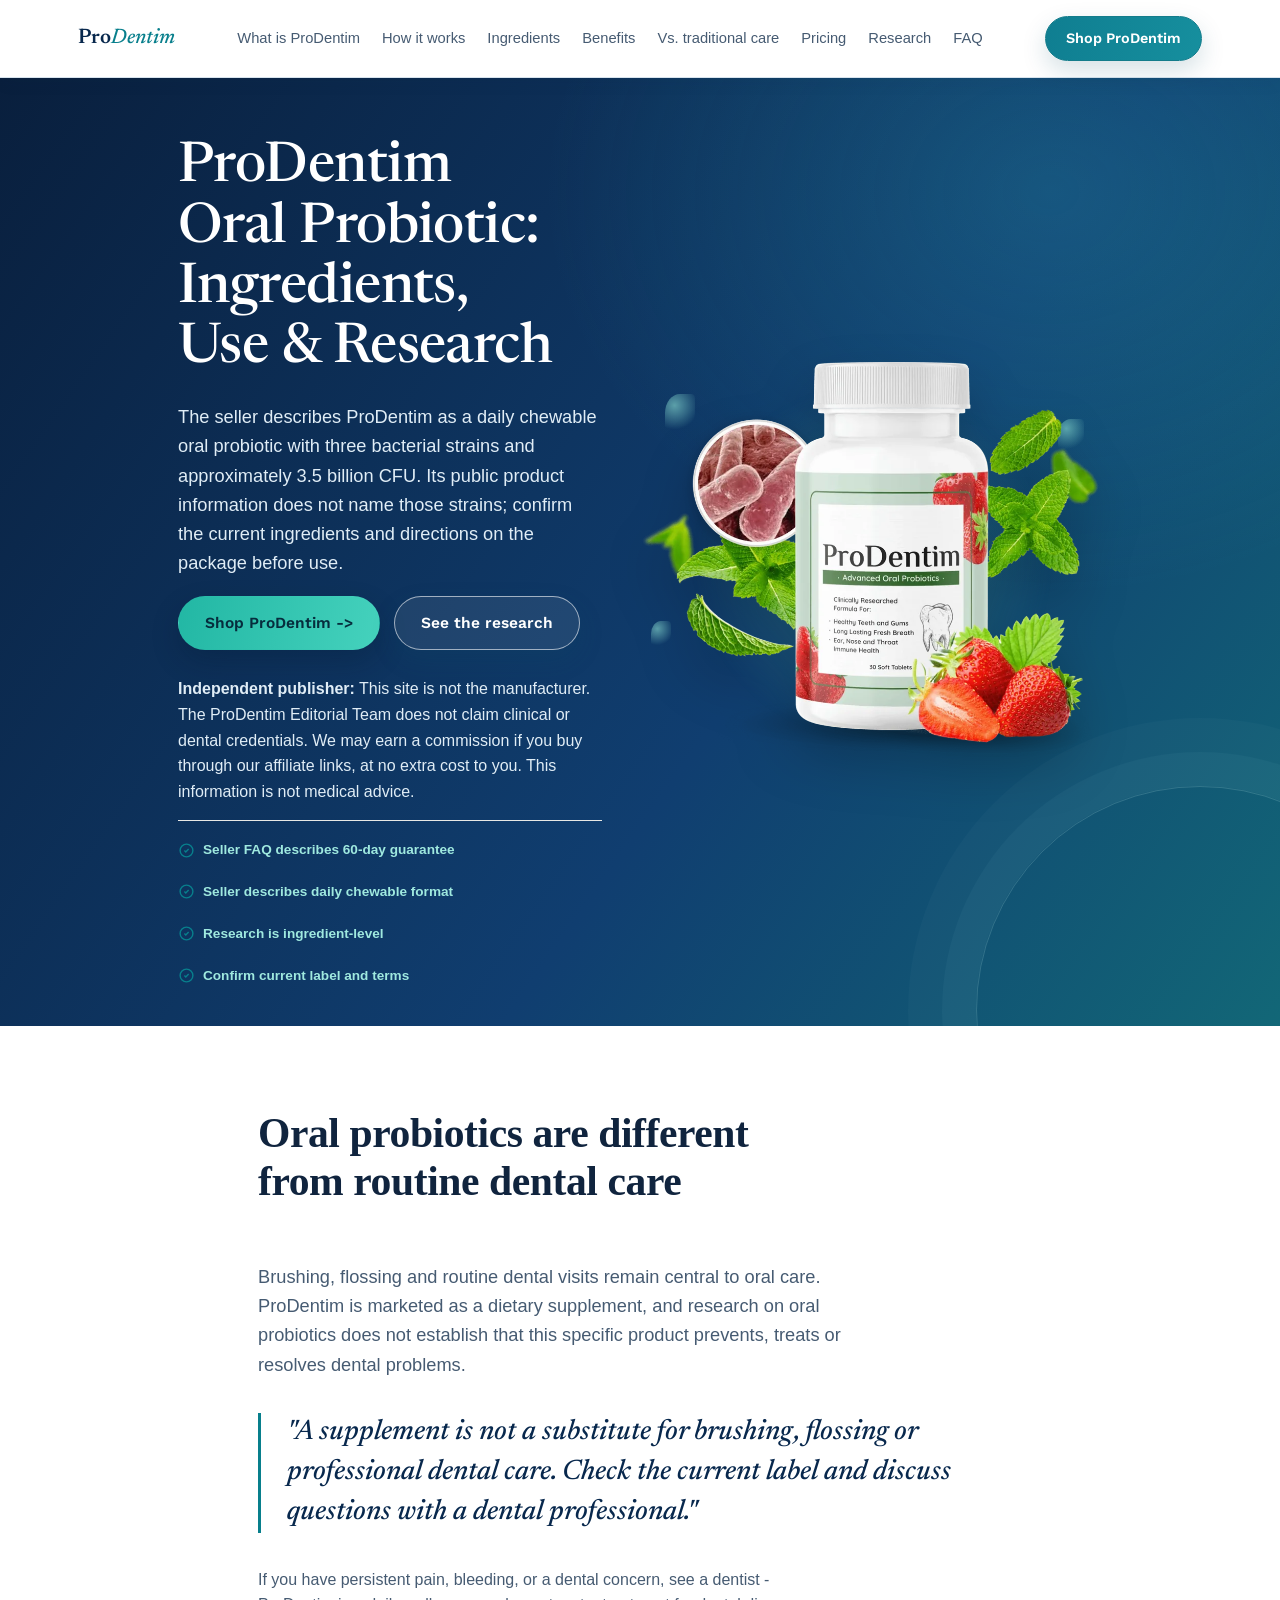
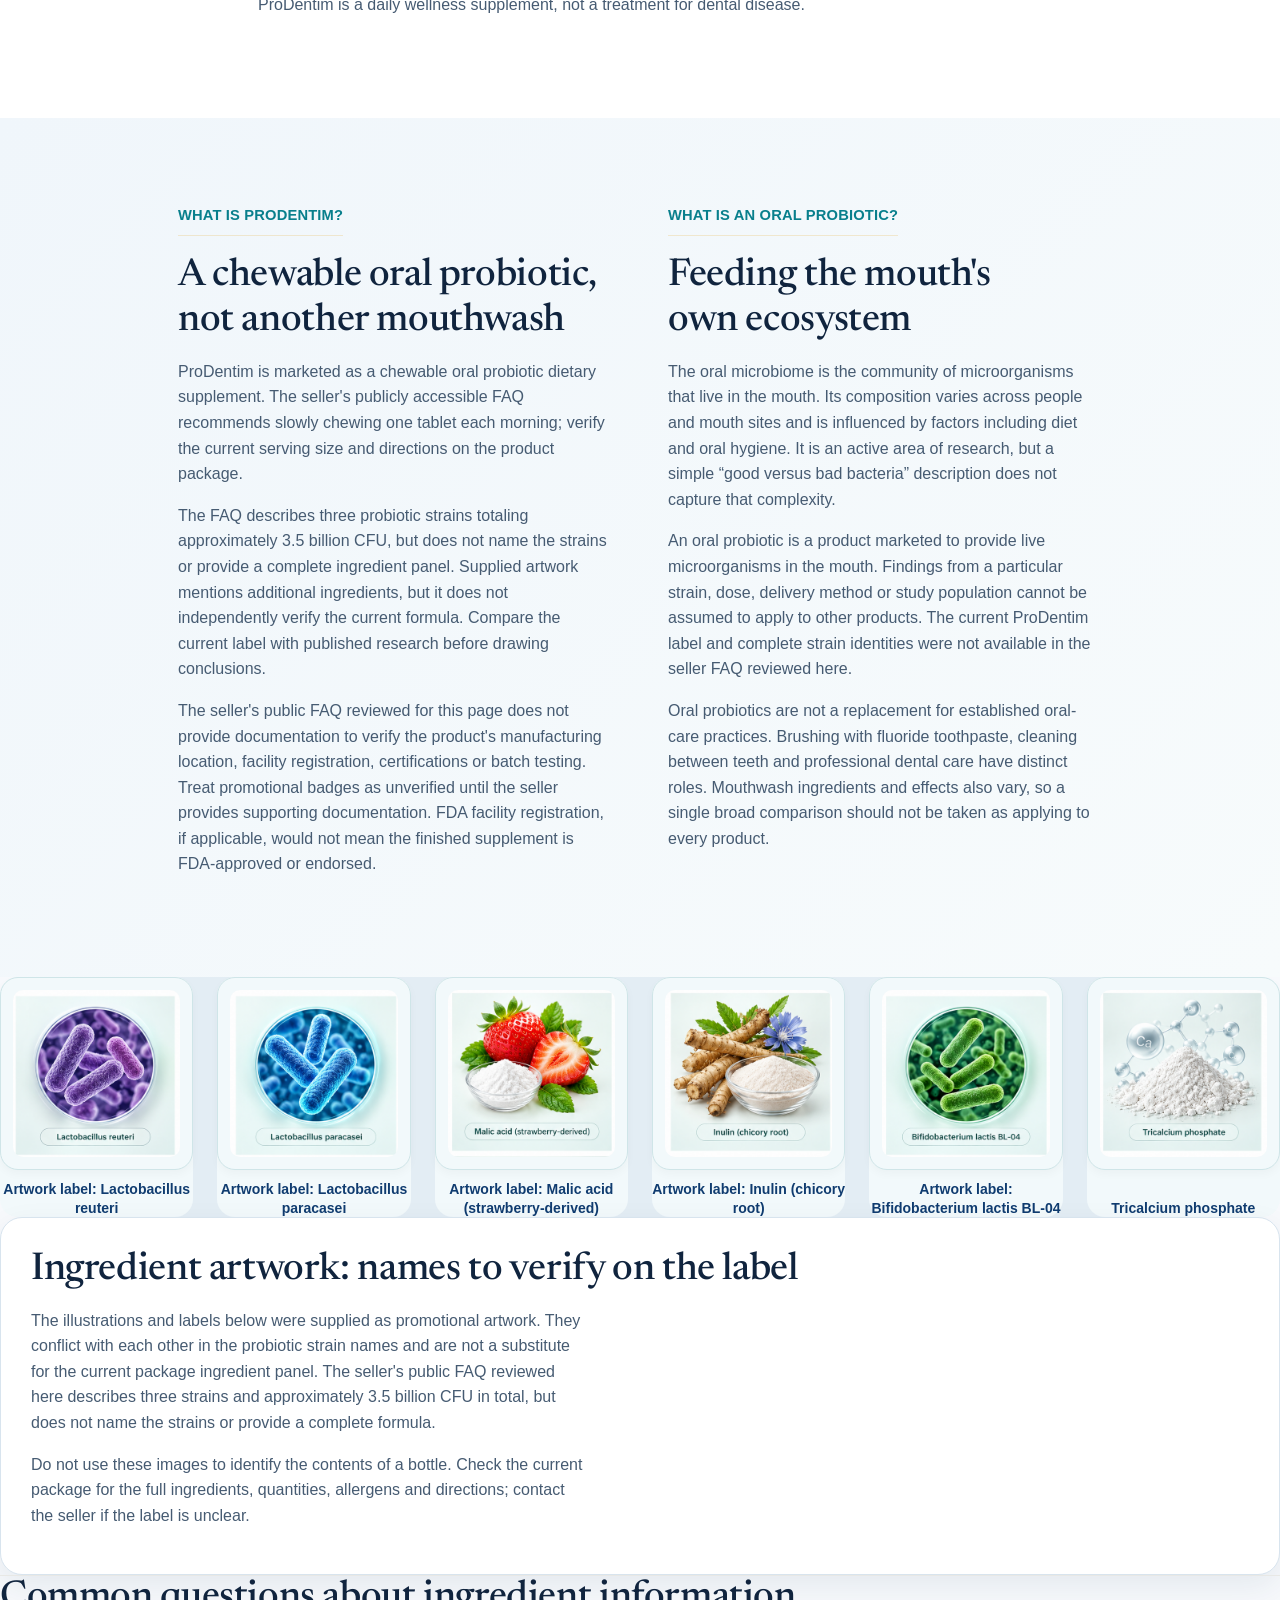
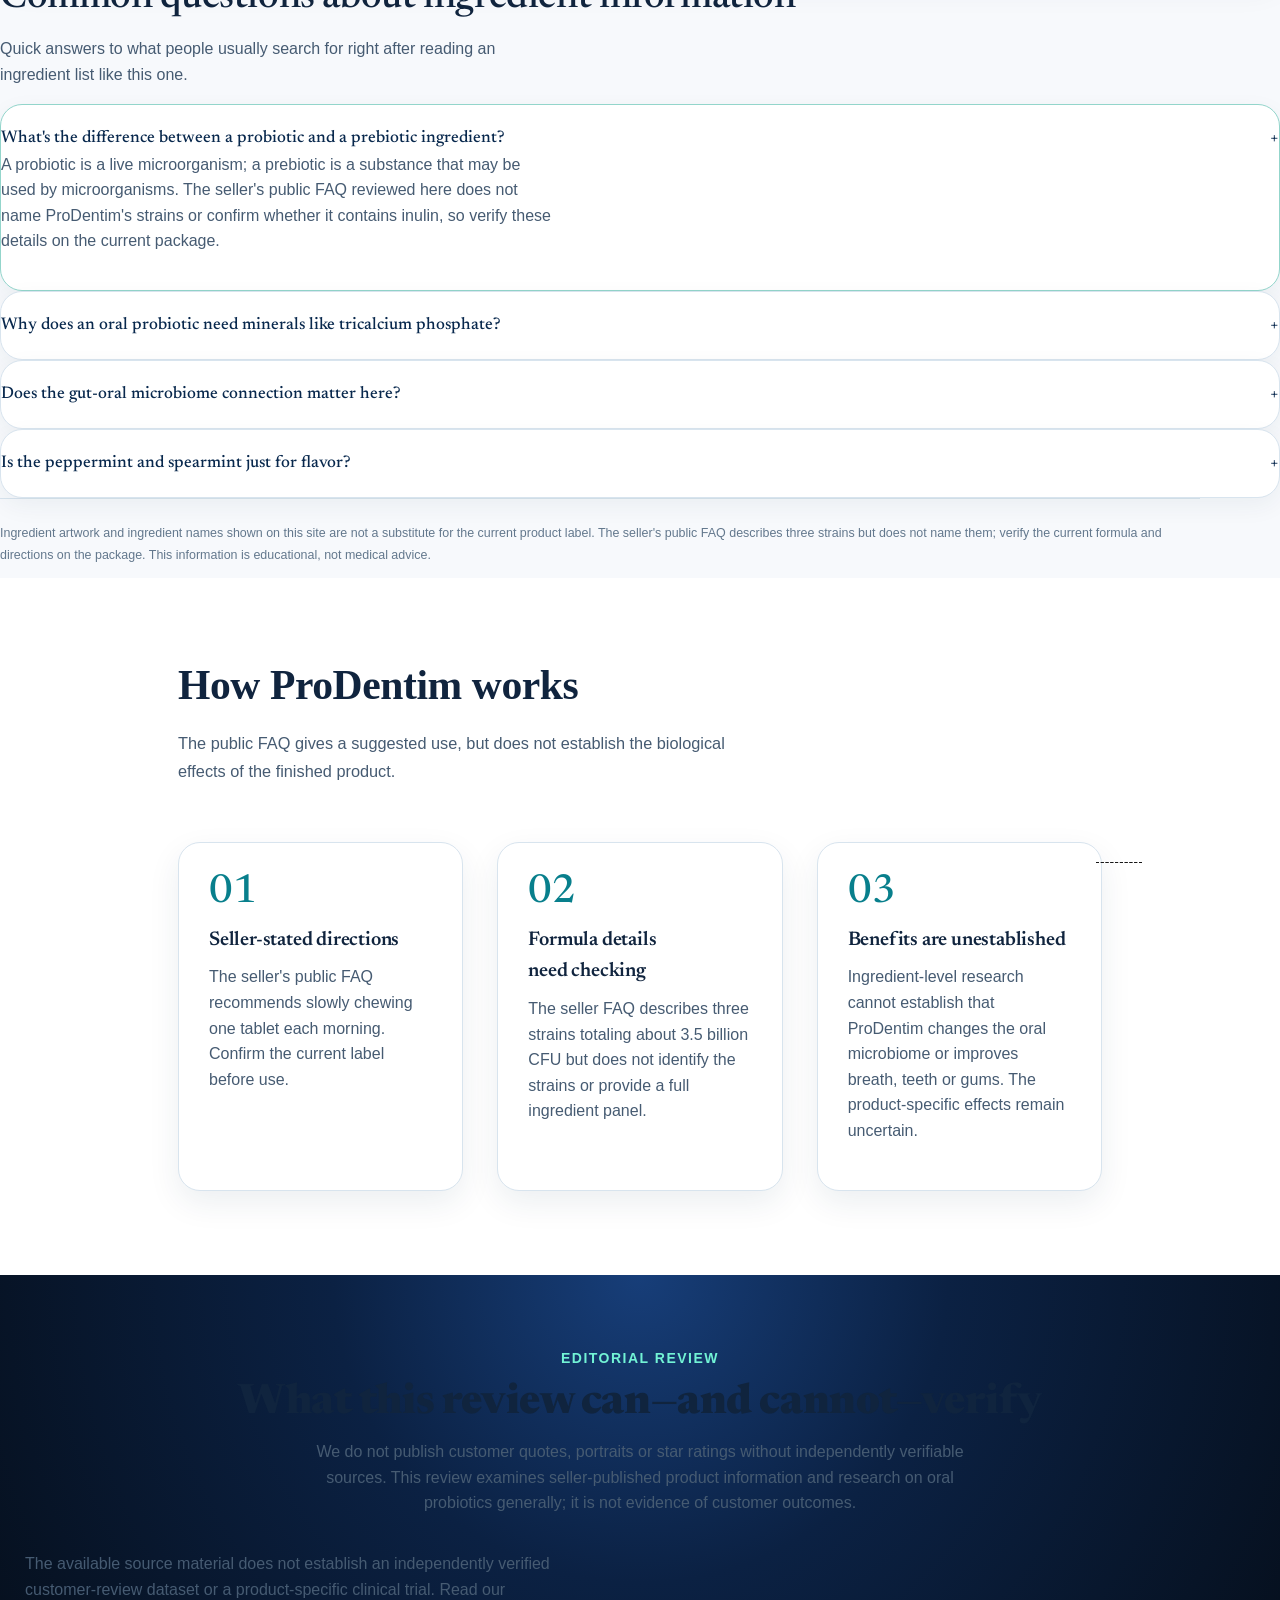
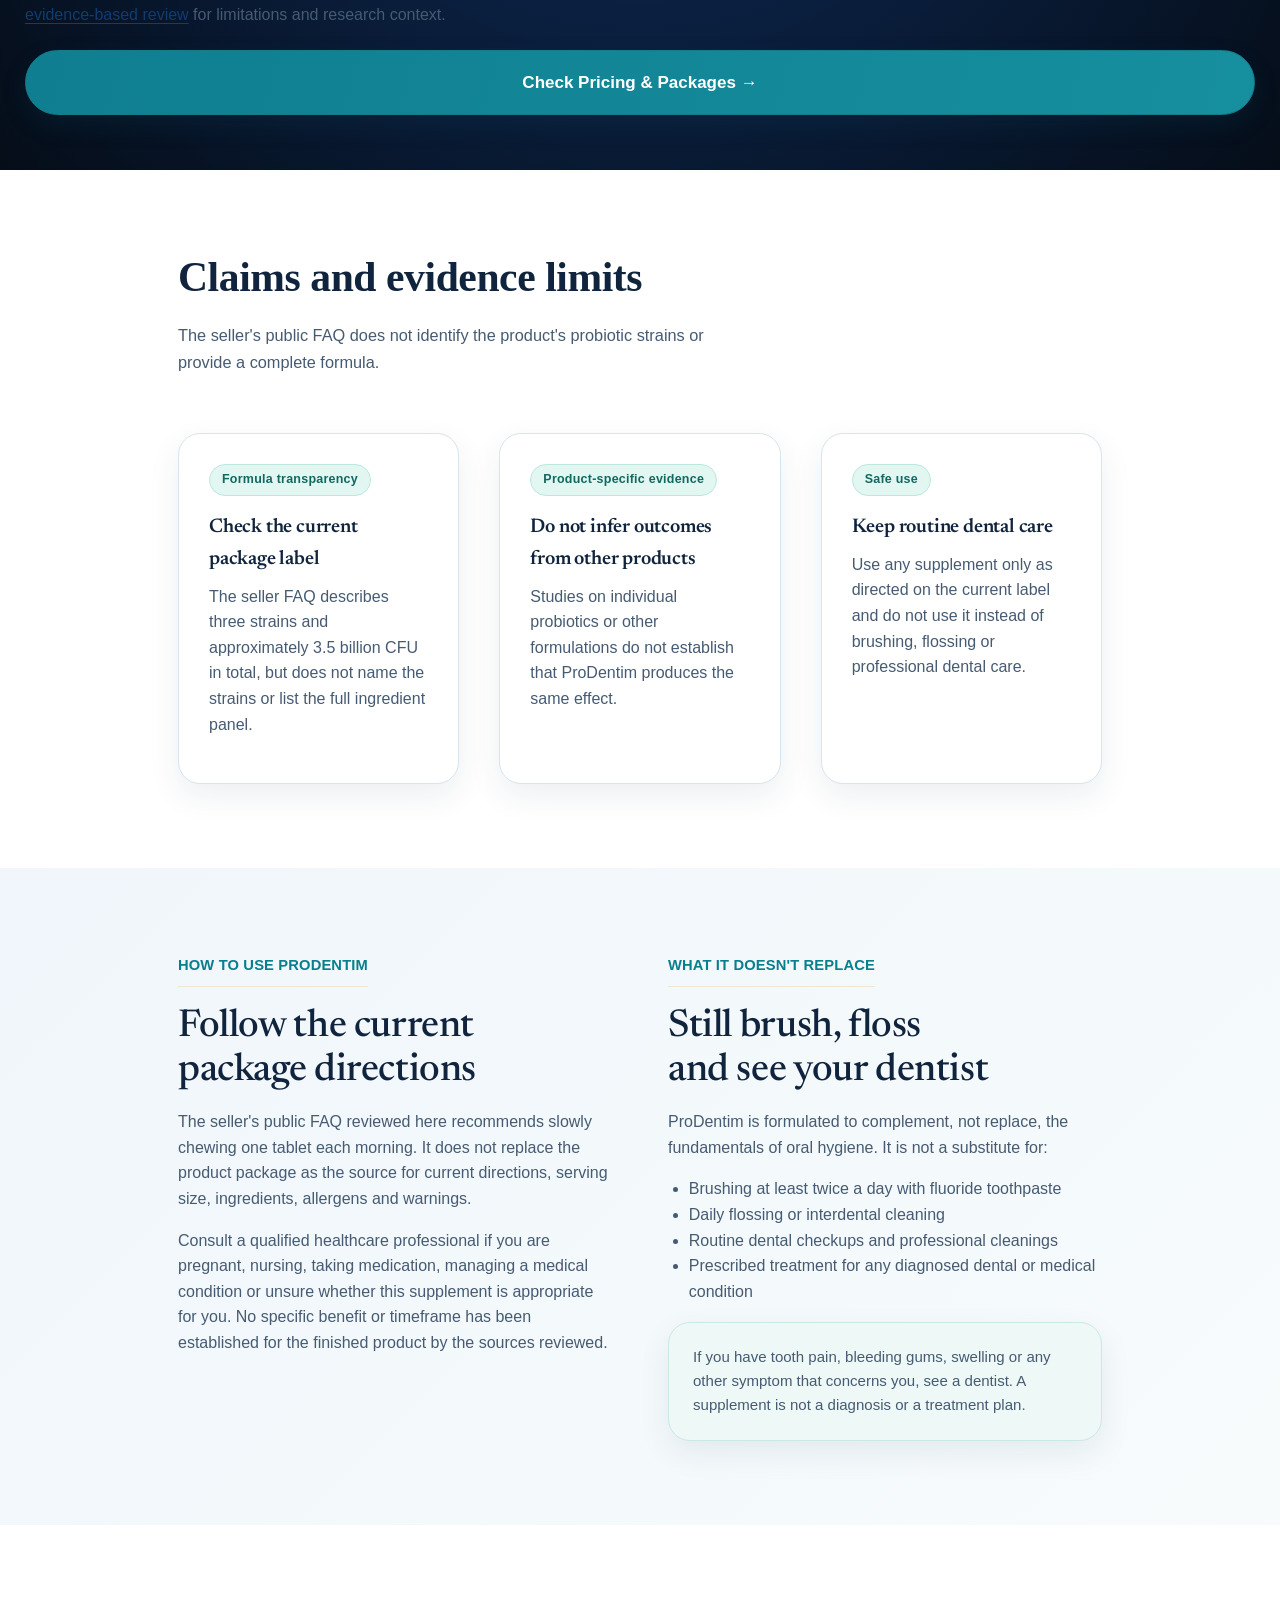
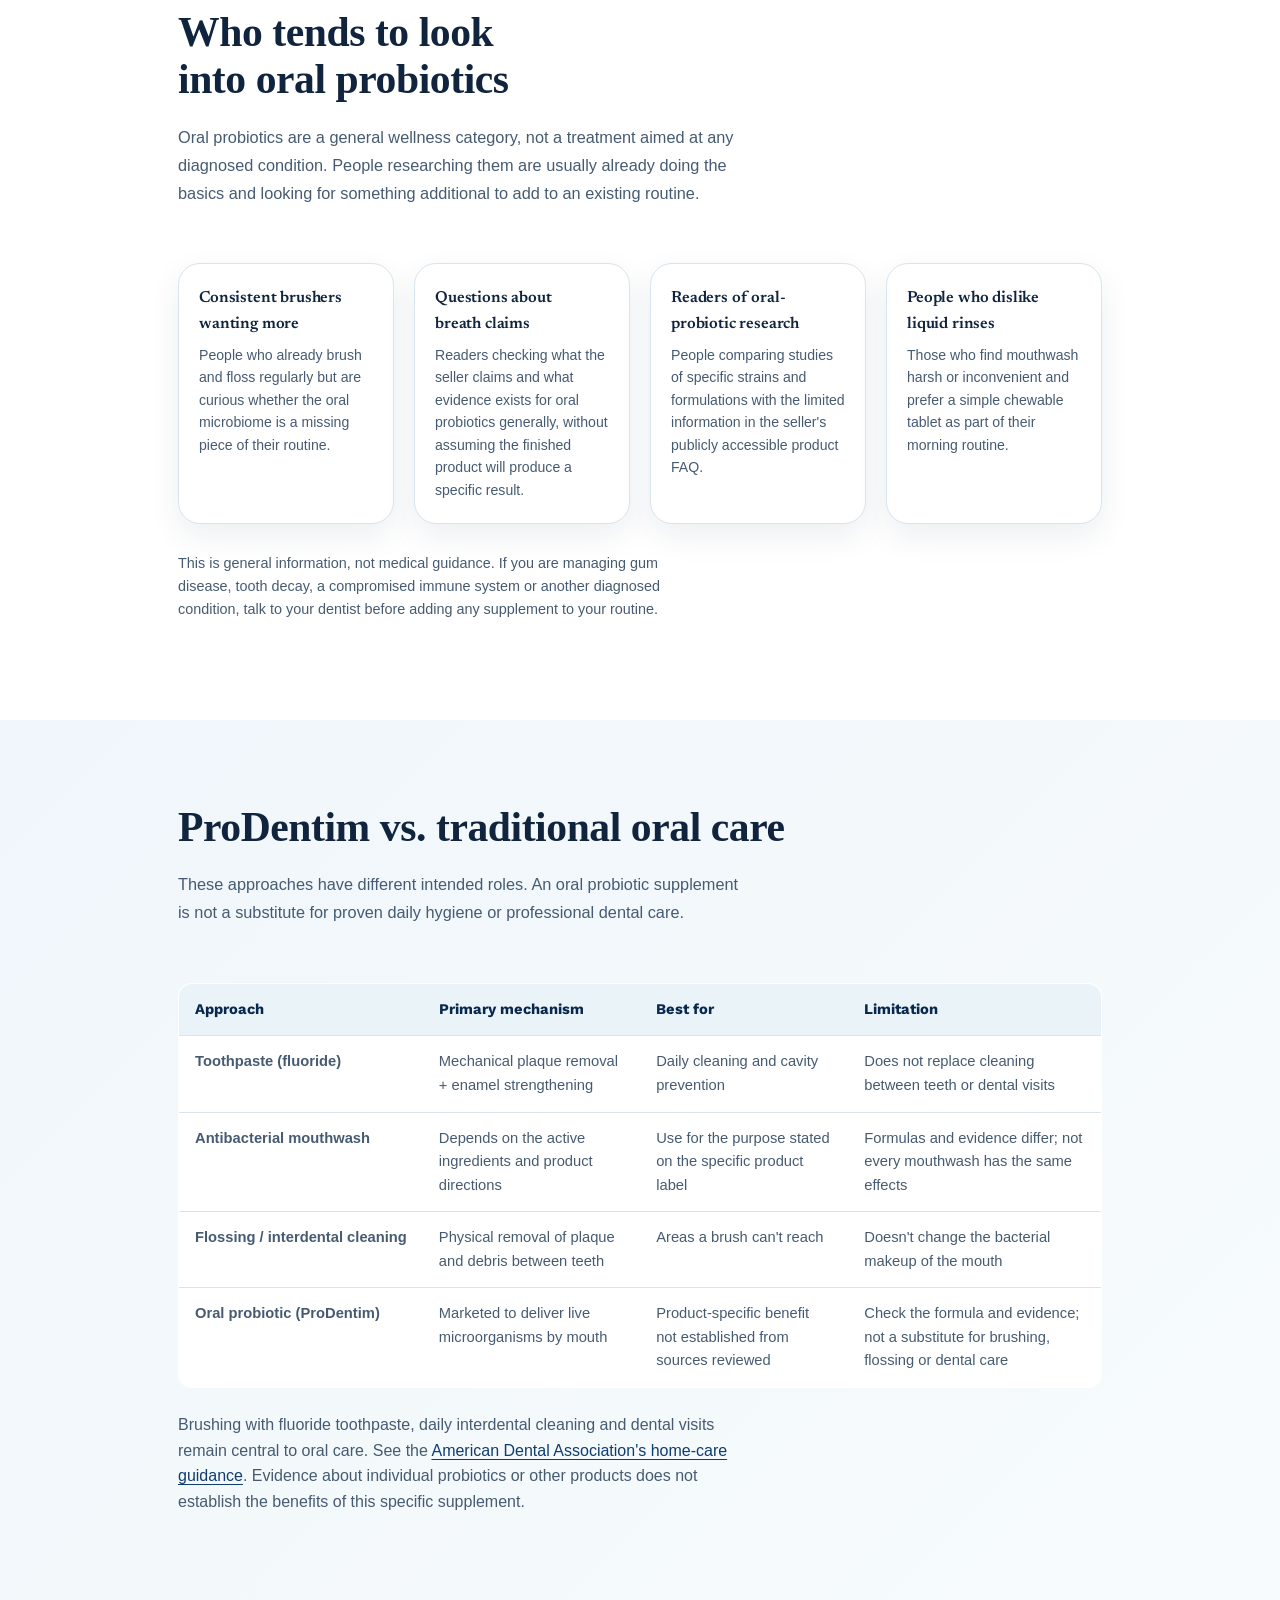
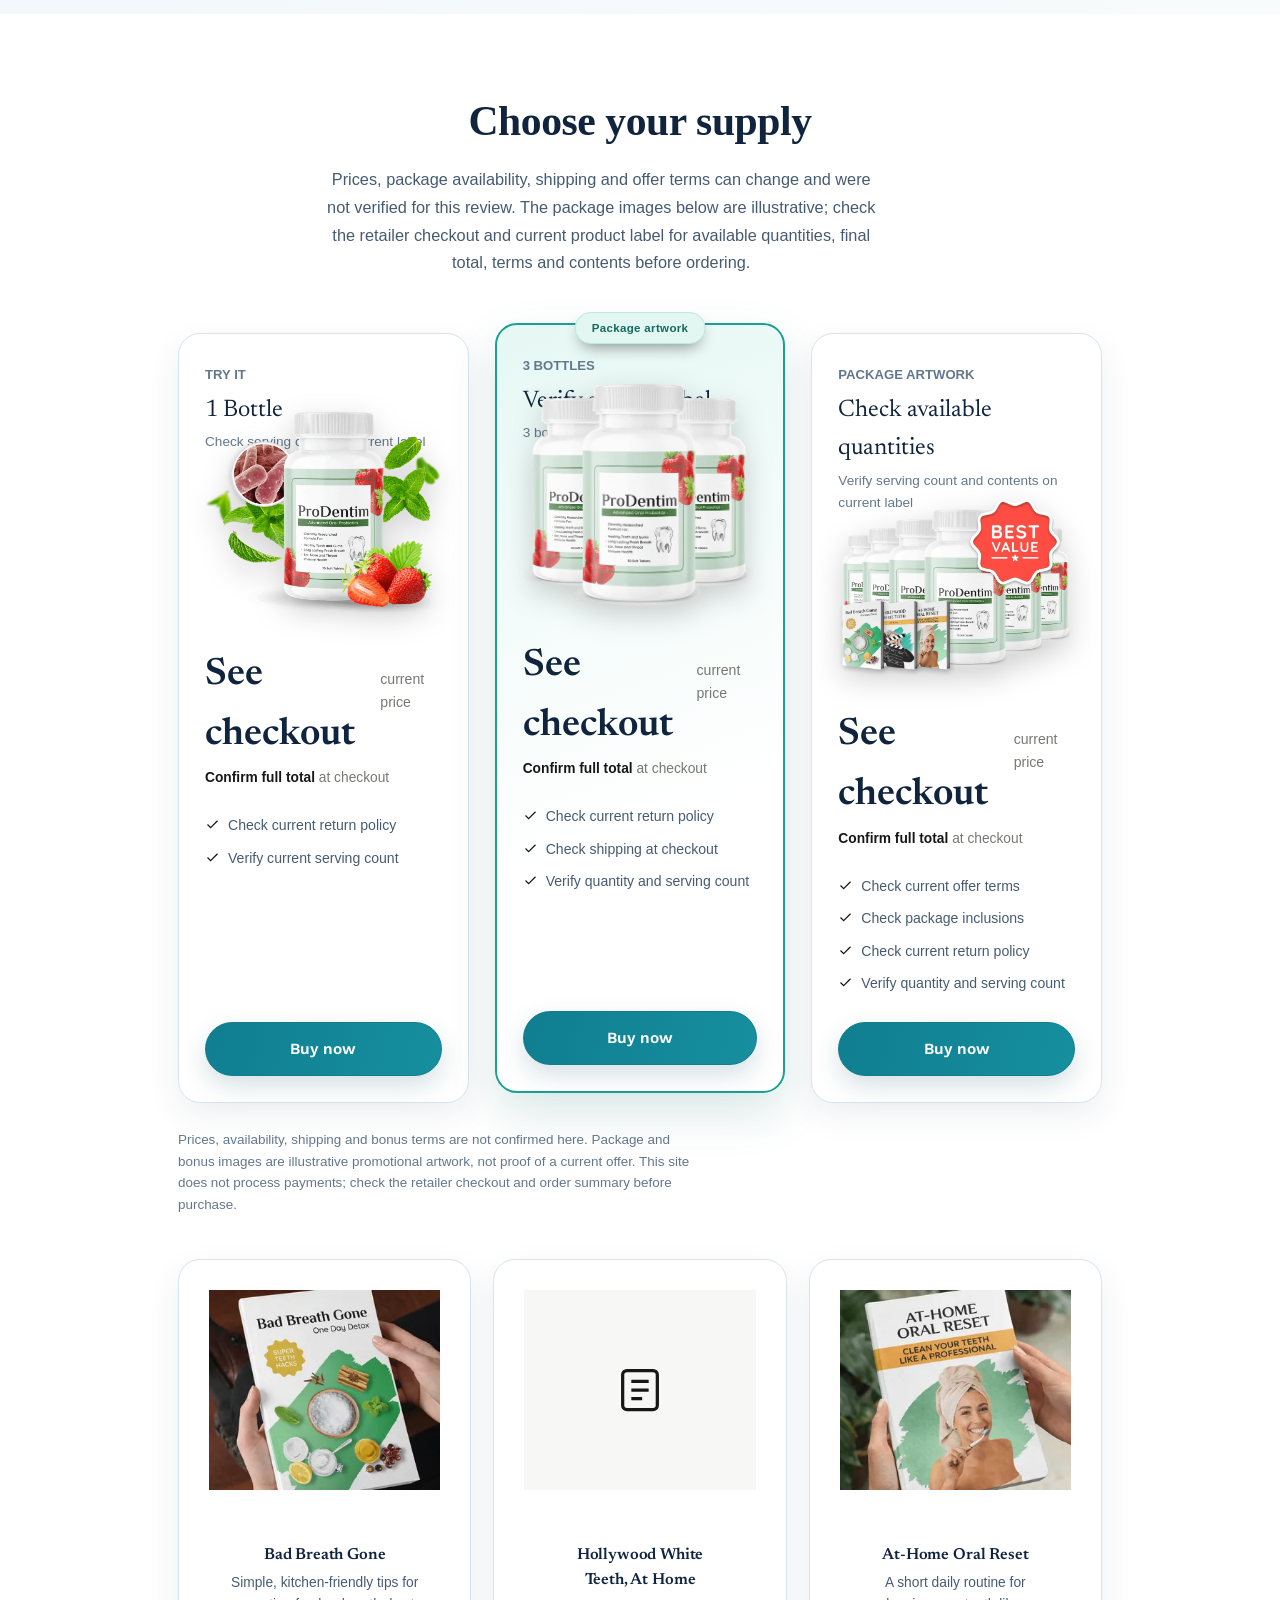
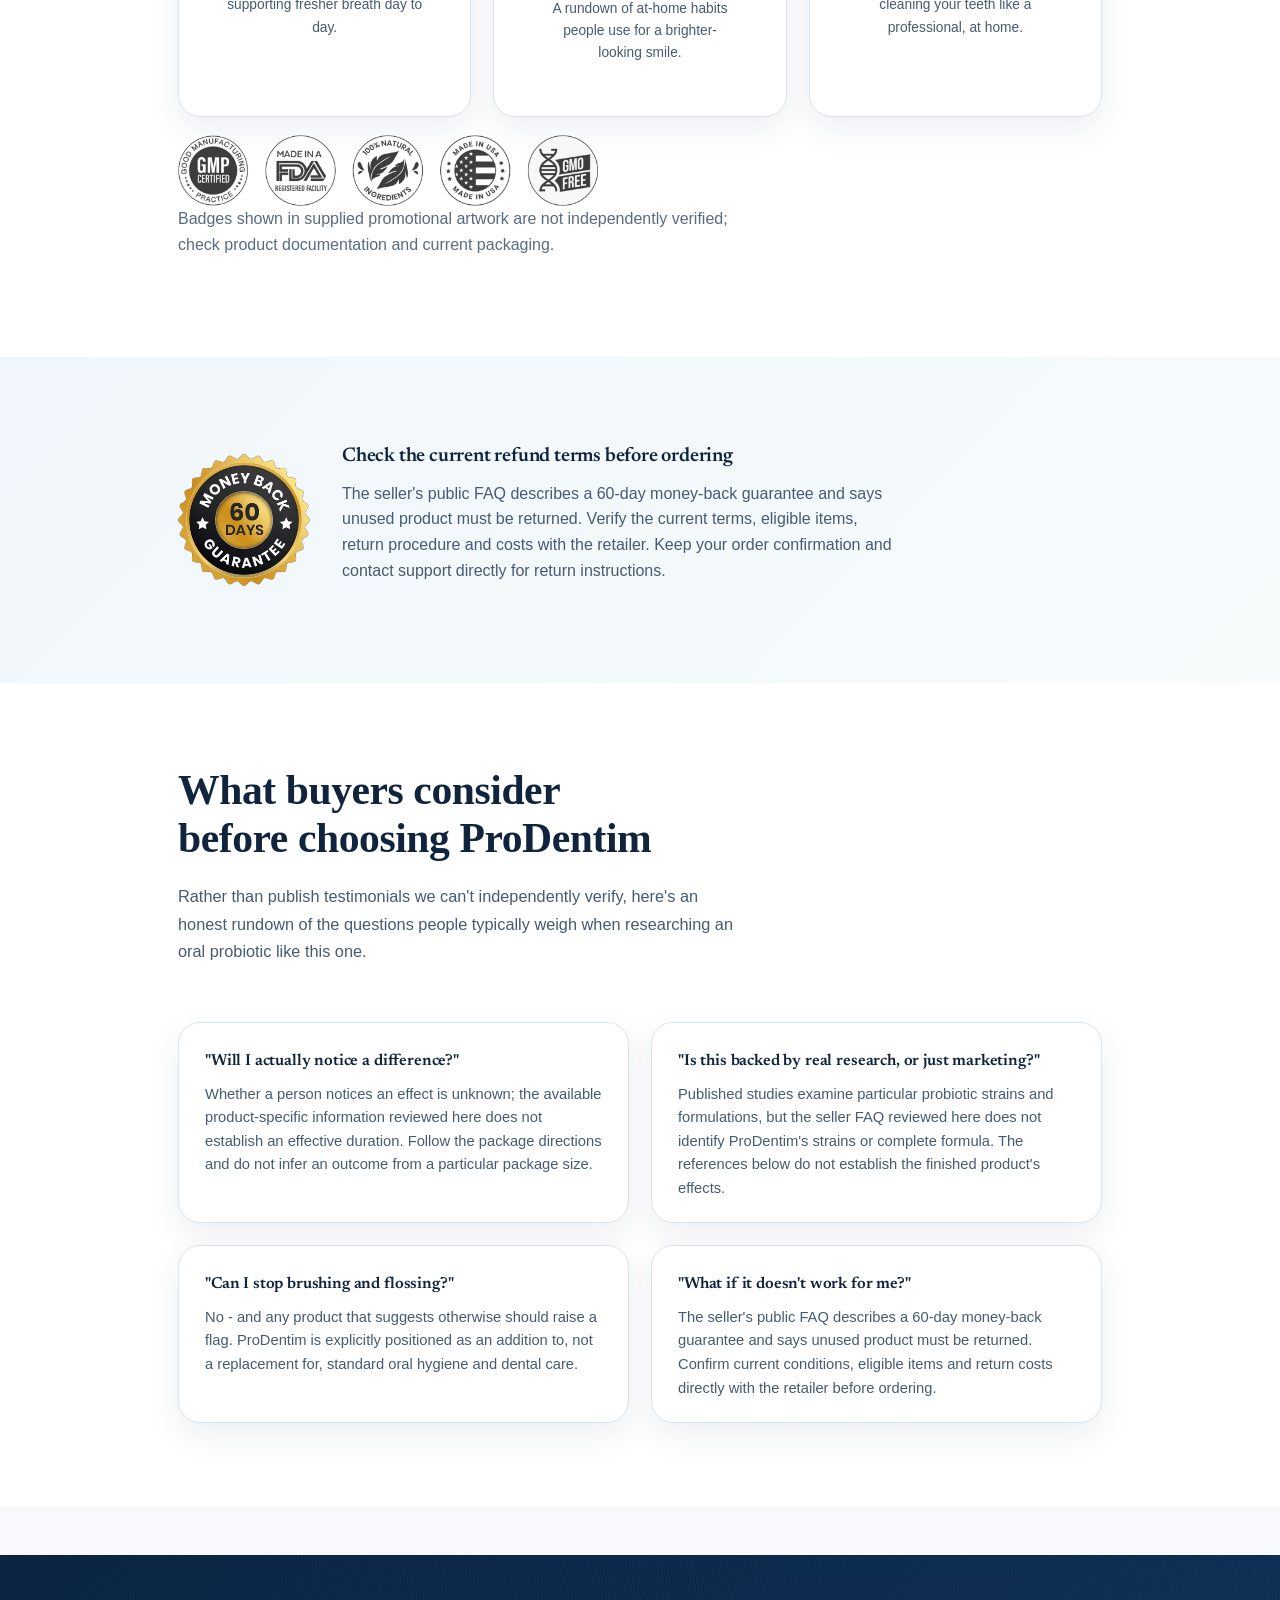
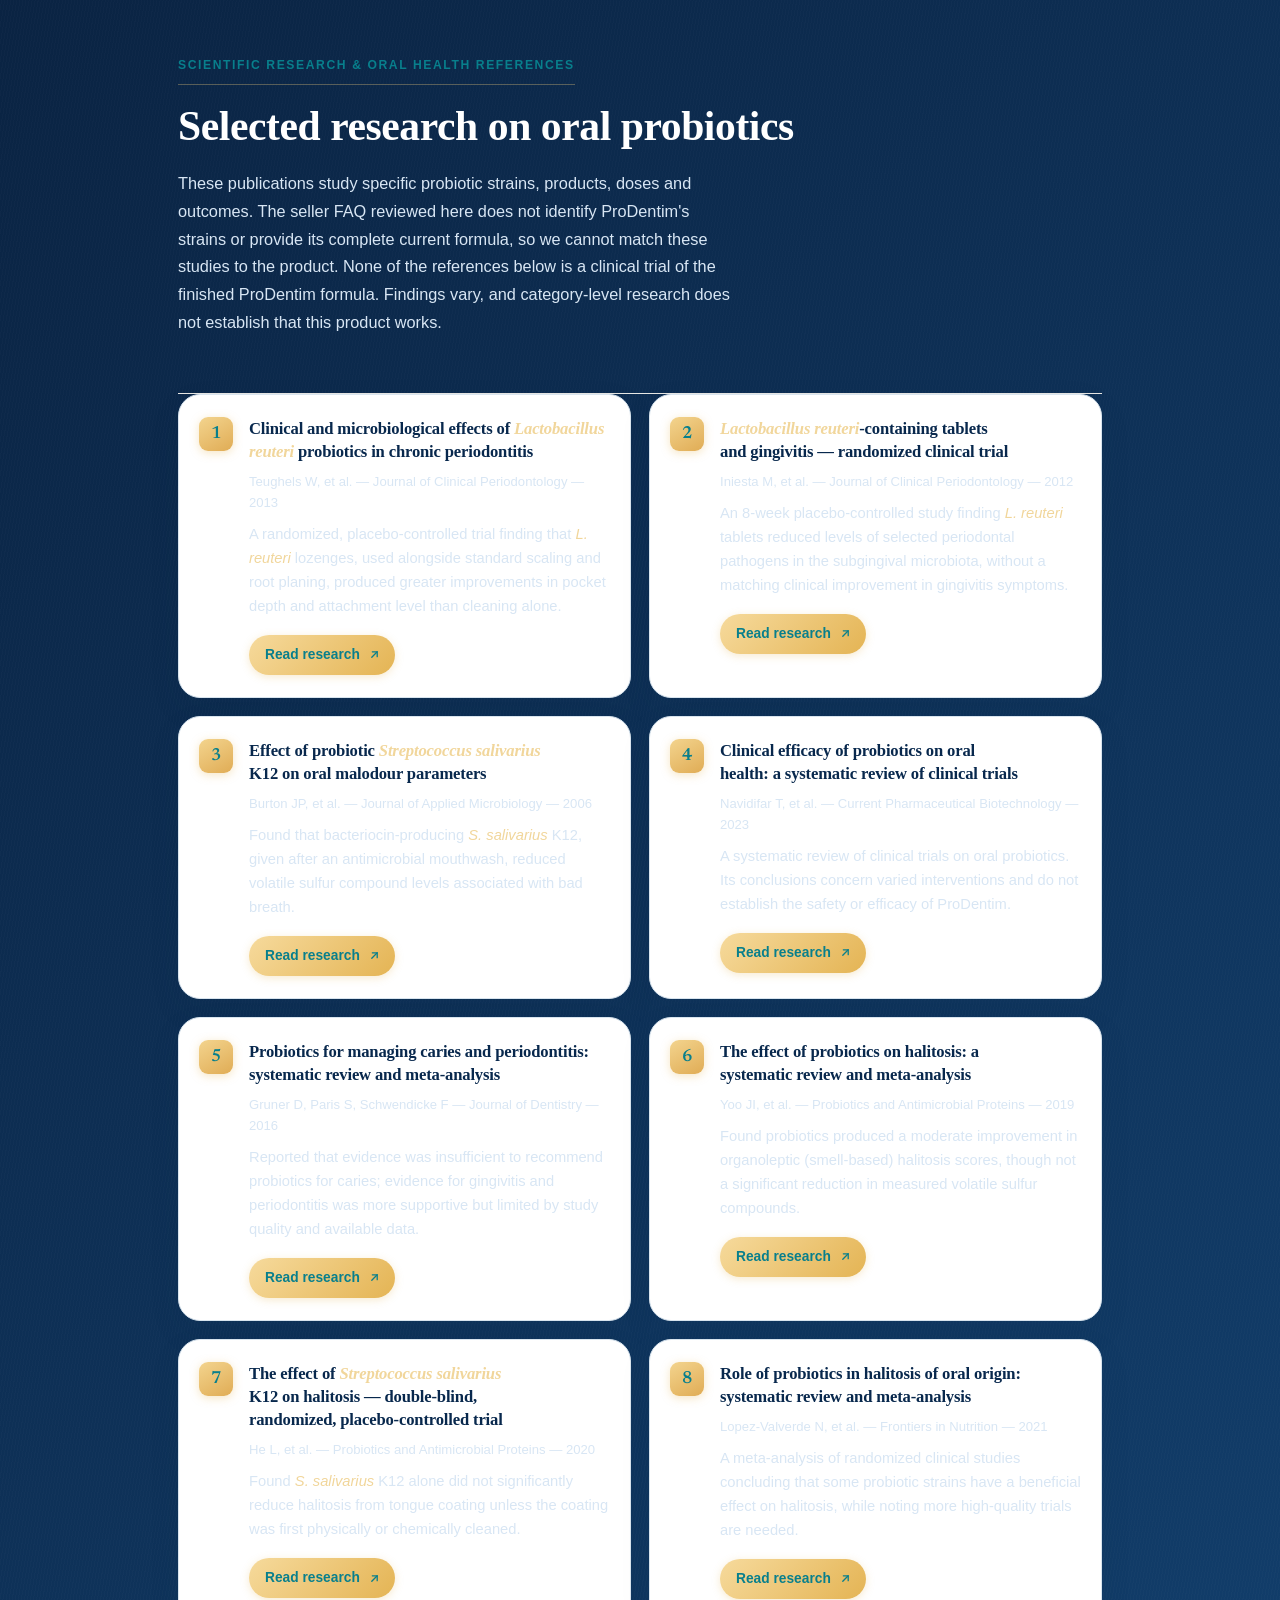
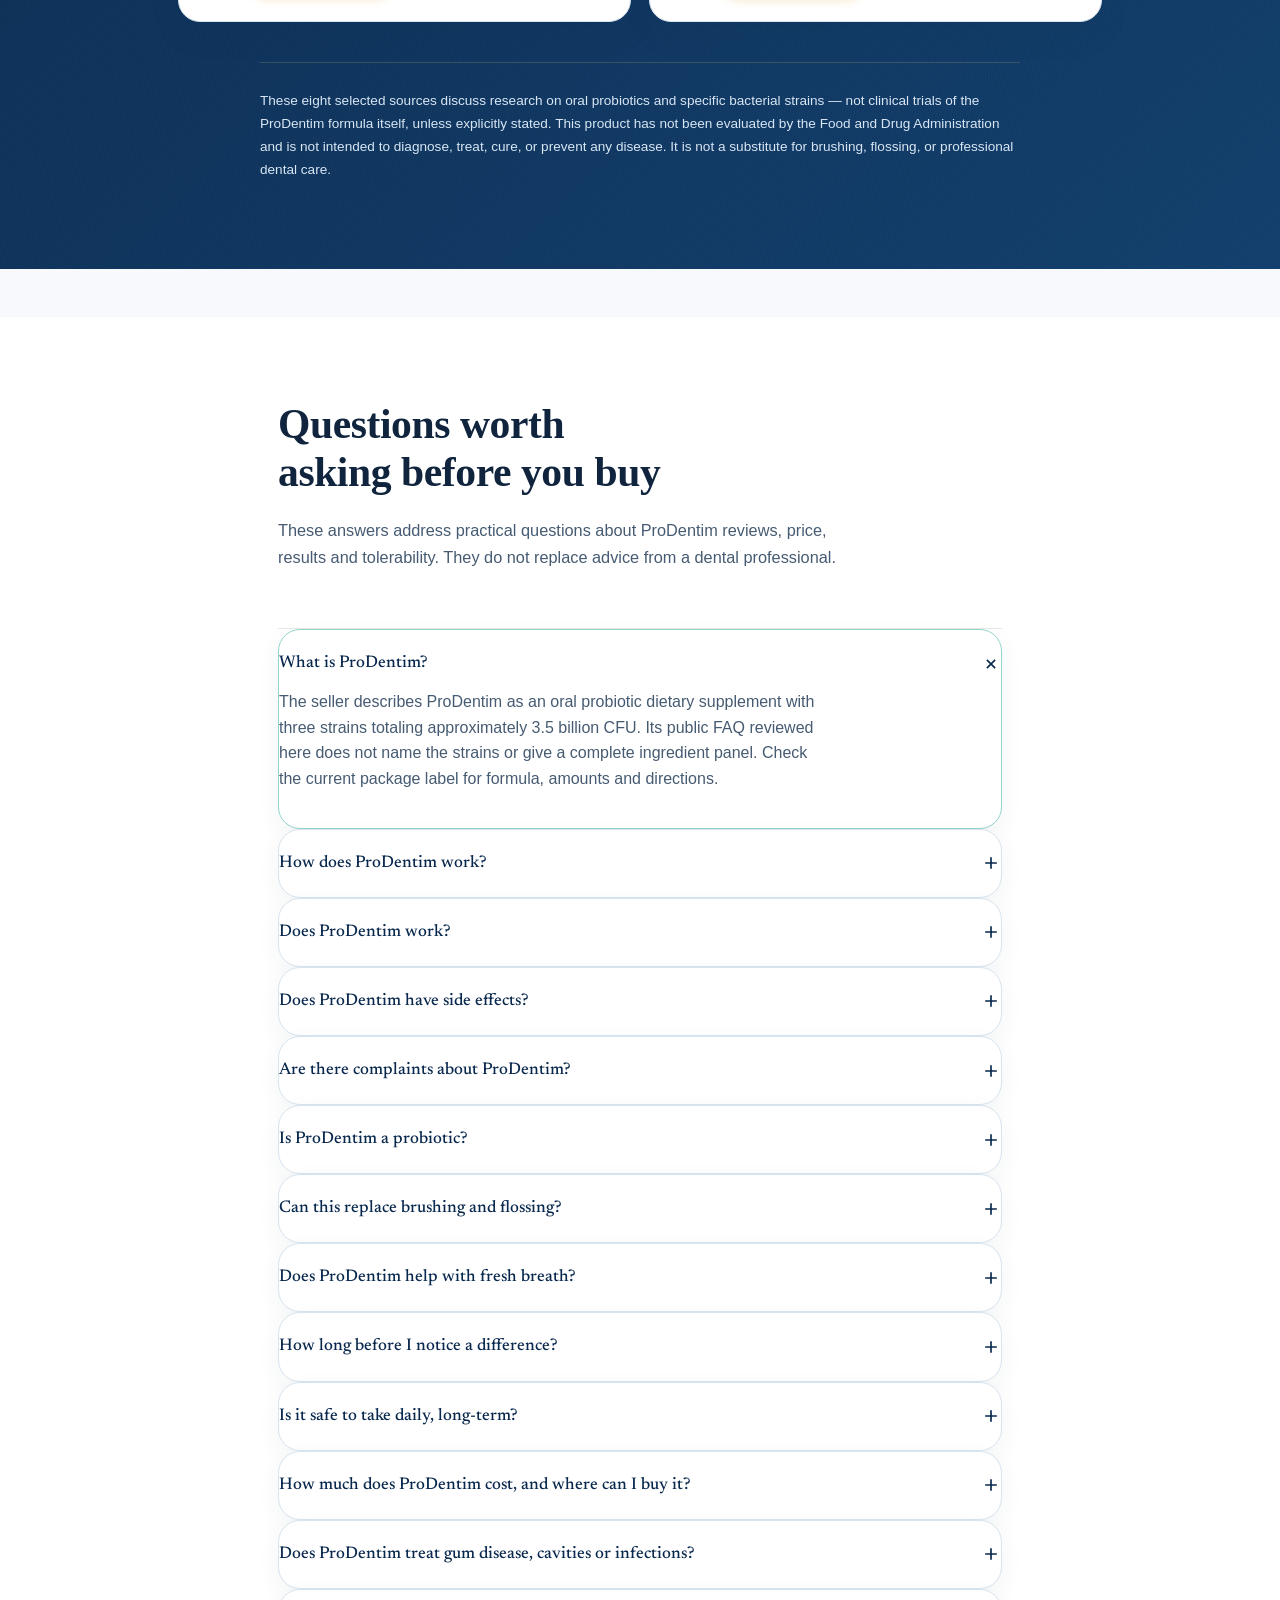
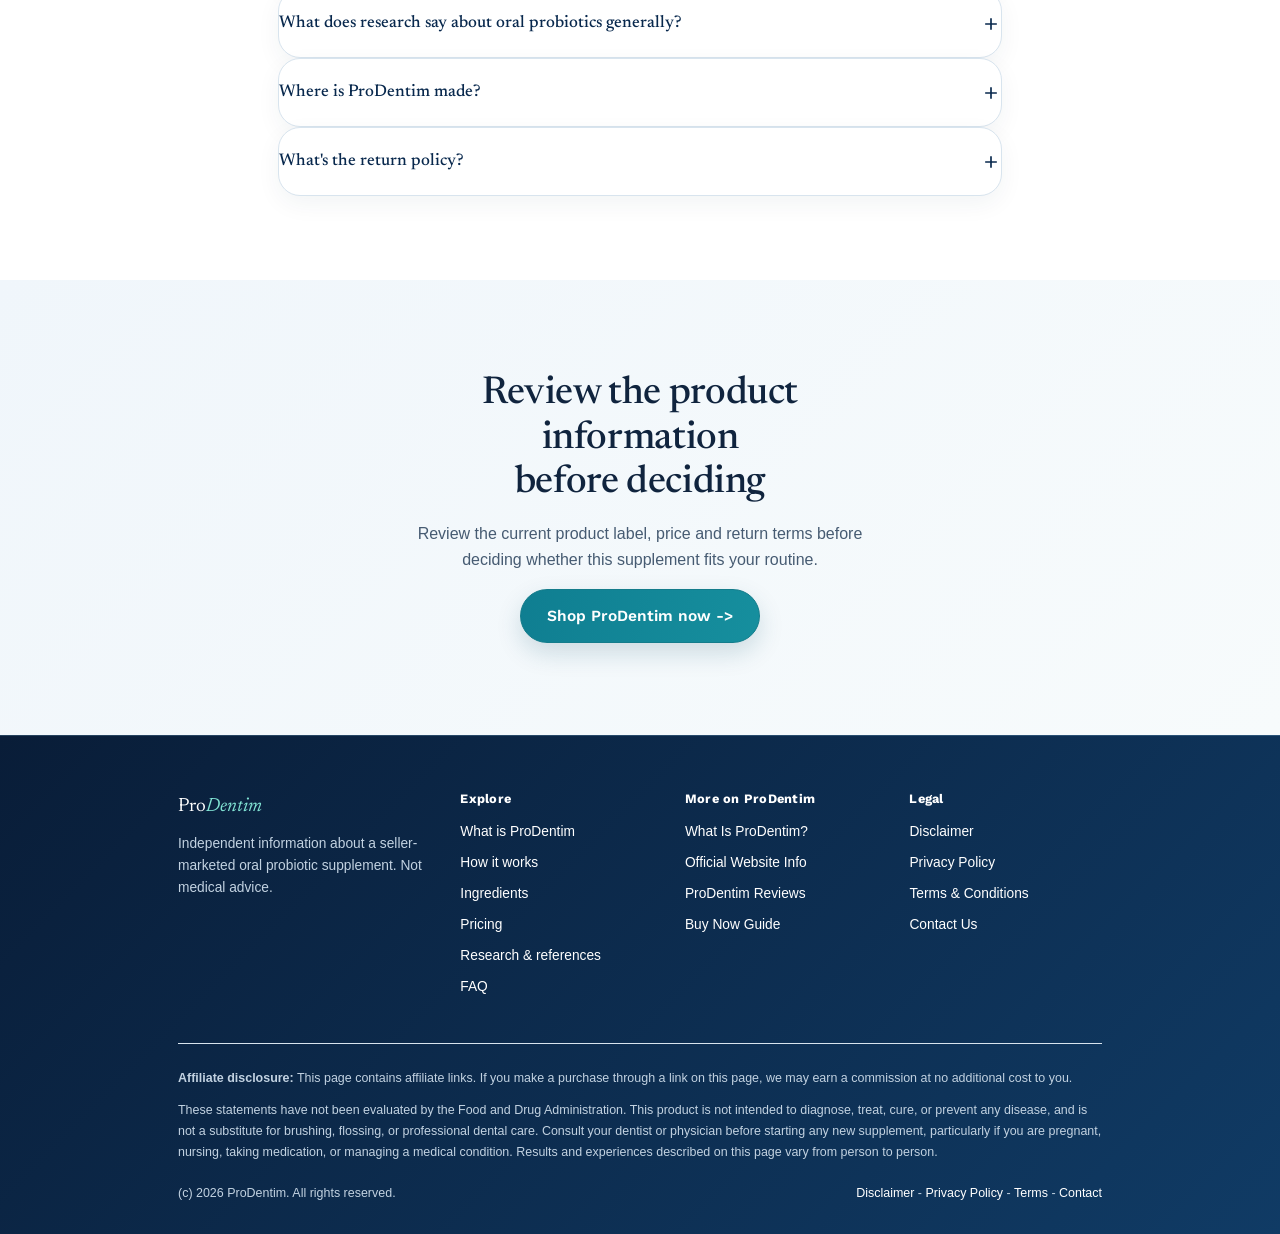
==== index.html @ 23a3e62e "Remove incomplete product rich result markup Co-authored-by: Copilot <223556219+Copilot@users.norepl" ====
<!DOCTYPE html>
<html lang="en">
<head>
<meta charset="UTF-8">
<meta name="viewport" content="width=device-width, initial-scale=1.0">
<title>ProDentim Oral Probiotic: Ingredients, Research &amp; Guide</title>
<meta name="description" content="An independent ProDentim guide to the seller-described oral probiotic, product artwork, daily use, research limits, package information and refund terms.">
<link rel="canonical" href="https://www.priodentim.com/">
<meta name="google-site-verification" content="MKOpwe9RItCEMom5cq0wMQsK4HQHjW2_9xatuH2NDZU" />
<meta name="robots" content="index, follow">
<meta name="author" content="ProDentim Editorial Team">
<meta property="og:type" content="website">
<meta property="og:site_name" content="ProDentim">
<meta property="og:title" content="ProDentim Oral Probiotic: Ingredients, Research &amp; Guide">
<meta property="og:description" content="An independent ProDentim guide to the seller-described oral probiotic, product artwork, daily use, research limits, package information and refund terms.">
<meta property="og:url" content="https://www.priodentim.com/">
<meta property="og:image" content="https://www.priodentim.com/assets/images/prodentim-bottle-oral-probiotic-supplement.png">
<meta property="og:locale" content="en_US">
<meta name="twitter:card" content="summary_large_image">
<meta name="twitter:title" content="ProDentim Oral Probiotic: Ingredients, Research &amp; Guide">
<meta name="twitter:description" content="An independent ProDentim guide to the seller-described oral probiotic, product artwork, daily use, research limits, package information and refund terms.">
<meta name="twitter:image" content="https://www.priodentim.com/assets/images/prodentim-bottle-oral-probiotic-supplement.png">
<link rel="icon" href="assets/images/prodentim-bottle-oral-probiotic-supplement.webp" type="image/webp">
<link rel="preconnect" href="https://fonts.googleapis.com">
<link rel="preconnect" href="https://fonts.gstatic.com" crossorigin>
<link href="https://fonts.googleapis.com/css2?family=Newsreader:ital,opsz,wght@0,6..72,400;0,6..72,500;0,6..72,600;1,6..72,500&family=Work+Sans:wght@400;500;600;700&display=swap" rel="stylesheet">
<link rel="stylesheet" href="styles.css">
  <!-- Google tag (gtag.js) -->
<script async src="https://www.googletagmanager.com/gtag/js?id=G-E4HN73GQD0"></script>
<script>
  window.dataLayer = window.dataLayer || [];
  function gtag(){dataLayer.push(arguments);}
  gtag('js', new Date());

  gtag('config', 'G-E4HN73GQD0');
</script>
<script type="application/ld+json">
{
  "@context": "https://schema.org",
  "@graph": [
    {
      "@type": "WebSite",
      "@id": "https://www.priodentim.com/#website",
      "url": "https://www.priodentim.com/",
      "name": "ProDentim Information",
      "inLanguage": "en-US"
    },
    {
      "@type": "WebPage",
      "@id": "https://www.priodentim.com/#webpage",
      "url": "https://www.priodentim.com/",
      "name": "ProDentim Oral Probiotic: Ingredients, Research & Guide",
      "isPartOf": {
        "@id": "https://www.priodentim.com/#website"
      },
      "publisher": { "@id": "https://www.priodentim.com/#organization" },
      "description": "ProDentim is a soft-tablet oral probiotic dietary supplement formulated to complement a daily oral-care routine."
    },
    {
      "@type": "Organization",
      "@id": "https://www.priodentim.com/#organization",
      "name": "ProDentim Editorial Team",
      "url": "https://www.priodentim.com/",
      "description": "Independent informational publisher. Not the product manufacturer or a healthcare provider."
    }
  ]
}
</script>
<style> 
  
  :root{ --ink:#171717; --ink-soft:#4A4A47; --ink-faint:#777773; --mist:#FAFAF8; --mist-deep:#F7F7F5; --panel:#ffffff; --accent:#171717; --accent-deep:#171717; --accent-soft:#F7F7F5; --accent-soft-2:#F7F7F5; --ink-accent:#171717; --ink-accent-deep:#171717; --neutral-accent:#FFFFFF; --neutral-accent-deep:#FFFFFF; --line:#E8E8E5; --line-soft:#F0F0ED; --radius-s:6px; --radius-m:14px; --font-display:"Newsreader", Georgia, serif; --font-body:"Work Sans", -apple-system, BlinkMacSystemFont, "Segoe UI", sans-serif; } :root{ color-scheme: light; } @media (prefers-color-scheme: light){ :root:not([data-theme="light"]){ --ink:#171717; --ink-soft:#4A4A47; --ink-faint:#777773; --mist:#FFFFFF; --mist-deep:#FAFAF8; --panel:#FFFFFF; --accent:#171717; --accent-deep:#171717; --accent-soft:#F7F7F5; --accent-soft-2:#F7F7F5; --line:#E8E8E5; --line-soft:#F0F0ED; } } :root[data-theme="light"]{ --ink:#171717; --ink-soft:#4A4A47; --ink-faint:#777773; --mist:#FFFFFF; --mist-deep:#FAFAF8; --panel:#FFFFFF; --accent:#171717; --accent-deep:#171717; --accent-soft:#F7F7F5; --accent-soft-2:#F7F7F5; --line:#E8E8E5; --line-soft:#F0F0ED; } *{box-sizing:border-box;} html{scroll-behavior:smooth;} body{margin:0;background:var(--mist);color:var(--ink);font-family:var(--font-body);font-size:16px;line-height:1.6;-webkit-font-smoothing:antialiased;} img{max-width:100%;display:block;} a{color:inherit;} a:focus-visible, button:focus-visible, summary:focus-visible, .btn:focus-visible{outline:3px solid var(--accent-deep); outline-offset:2px;} .wrap{max-width:1180px;margin:0 auto;padding:0 28px;} section{position:relative;} .visually-hidden{position:absolute; width:1px; height:1px; overflow:hidden; clip:rect(0 0 0 0); white-space:nowrap;} h1,h2,h3,h4{font-family:var(--font-display);font-weight:600;color:var(--ink);margin:0 0 0.4em;letter-spacing:-0.01em;} h1{font-size:clamp(2.4rem,4.4vw,3.5rem); line-height:1.08; font-weight:500;} h2{font-size:clamp(1.8rem,3vw,2.4rem); line-height:1.16; font-weight:500;} h3{font-size:1.24rem; font-weight:600;} p{margin:0 0 1em; color:var(--ink-soft); max-width:62ch;} .lede{font-size:1.14rem; color:var(--ink-soft);} .btn{display:inline-flex; align-items:center; gap:8px; font-family:var(--font-body); font-weight:600; font-size:0.97rem; padding:14px 26px; border-radius:999px; border:1px solid transparent; text-decoration:none; cursor:pointer; transition:transform .18s ease, box-shadow .18s ease, background .18s ease;} .btn-primary{background:var(--ink-accent-deep); color:#fff; box-shadow:0 14px 26px -12px rgba(0,0,0,0.5);} .btn-primary:hover{background:var(--ink-accent); transform:translateY(-1px); box-shadow:0 18px 30px -12px rgba(0,0,0,0.55);} .btn-ghost{background:transparent; color:var(--accent-deep); border-color:var(--accent-deep);} .btn-ghost:hover{background:var(--accent-soft);} .btn-block{width:100%; justify-content:center;} header.site{position:sticky; top:0; z-index:50; background:color-mix(in srgb, var(--mist) 88%, transparent); backdrop-filter:blur(10px); border-bottom:1px solid var(--line-soft);} .nav-inner{display:flex; align-items:center; justify-content:space-between; padding:16px 28px; max-width:1180px; margin:0 auto;} .brand{display:flex; align-items:baseline; gap:8px; text-decoration:none; color:var(--ink);} .brand .mark{font-family:var(--font-display); font-size:1.32rem; font-weight:600;} .brand .mark em{font-style:italic; color:var(--ink-accent-deep); font-weight:500;} nav.links{display:flex; gap:22px; font-size:0.92rem; flex-wrap:wrap;} nav.links a{text-decoration:none; color:var(--ink-soft); transition:color .15s ease;} nav.links a:hover{color:var(--accent-deep);} .nav-cta{display:flex; align-items:center; gap:18px;} .nav-cta .btn{padding:10px 20px; font-size:0.9rem;} #nav-toggle{display:none;} .burger{display:none;} @media (max-width:980px){ nav.links{position:fixed; inset:64px 0 0 0; background:var(--panel); flex-direction:column; padding:28px; gap:20px; font-size:1.1rem; transform:translateY(-8px); opacity:0; pointer-events:none; transition:opacity .2s ease, transform .2s ease; border-top:1px solid var(--line-soft); overflow-y:auto;} #nav-toggle:checked ~ .nav-inner nav.links{opacity:1; transform:translateY(0); pointer-events:auto;} .burger{display:block; width:26px; height:20px; position:relative; cursor:pointer;} .burger span{position:absolute; left:0; right:0; height:2px; background:var(--ink); transition:transform .2s ease, opacity .2s ease;} .burger span:nth-child(1){top:0;} .burger span:nth-child(2){top:9px;} .burger span:nth-child(3){top:18px;} #nav-toggle:checked ~ .nav-inner .burger span:nth-child(1){transform:translateY(9px) rotate(45deg);} #nav-toggle:checked ~ .nav-inner .burger span:nth-child(2){opacity:0;} #nav-toggle:checked ~ .nav-inner .burger span:nth-child(3){transform:translateY(-9px) rotate(-45deg);} } .hero{padding:60px 0 40px; overflow:hidden;} .hero-grid{display:grid; grid-template-columns:1.05fr 0.95fr; gap:40px; align-items:center;} @media (max-width:920px){ .hero-grid{grid-template-columns:1fr;} } .hero-cta-row{display:flex; gap:14px; flex-wrap:wrap; margin-bottom:26px;} .trust-row{display:flex; flex-wrap:wrap; gap:20px; padding-top:18px; border-top:1px solid var(--line);} .trust-item{display:flex; align-items:center; gap:8px; font-size:0.85rem; color:var(--ink-soft); font-weight:600;} .trust-item svg{width:17px; height:17px; flex:none; color:var(--accent-deep);} .hero-art{position:relative; display:flex; align-items:center; justify-content:center; min-height:420px;} .art-glow{position:absolute; width:80%; padding-top:80%; border-radius:50%; background:radial-gradient(circle, color-mix(in srgb, var(--accent) 50%, transparent) 0%, transparent 68%); filter:blur(6px); animation:glowPulse 7s ease-in-out infinite;} @keyframes glowPulse{ 0%,100%{transform:scale(1); opacity:0.7;} 50%{transform:scale(1.07); opacity:1;} } .bottle-stage{position:relative; width:min(460px, 82vw); animation:floatY 6.2s ease-in-out infinite;} @keyframes floatY{ 0%,100%{transform:translateY(0) rotate(0deg);} 50%{transform:translateY(-14px) rotate(0.5deg);} } .bottle-stage img{position:relative; z-index:2; filter:drop-shadow(0 26px 26px rgba(0,0,0,0.2));} .leaf{position:absolute; border-radius:50% 4px; filter:blur(0.5px); opacity:0.6; background:radial-gradient(circle at 32% 30%, var(--accent-soft-2), transparent 72%); animation:drift 11s ease-in-out infinite;} .leaf.l1{width:30px; height:38px; top:10%; left:5%; animation-duration:9s;} .leaf.l2{width:20px; height:26px; top:64%; left:2%; animation-duration:12s; animation-delay:1.3s;} .leaf.l3{width:26px; height:32px; top:16%; right:4%; animation-duration:10s; animation-delay:0.5s;} .leaf.l4{width:16px; height:20px; bottom:12%; right:9%; animation-duration:8s; animation-delay:2s;} @keyframes drift{ 0%,100%{transform:translate(0,0) rotate(0deg);} 50%{transform:translate(10px,-16px) rotate(8deg);} } @media (prefers-reduced-motion:reduce){ .bottle-stage, .art-glow, .leaf{animation:none !important;} } .band{padding:84px 0;} .band-panel{background:var(--panel);} .band-pale{background:var(--accent-soft);} .band-contrast{background:var(--ink); color:#4A4A47;} .band-contrast h2, .band-contrast h3{color:#fff;} .band-contrast p{color:#4A4A47;} .section-head{max-width:680px; margin-bottom:46px;} .section-head p{margin-top:12px;} .section-head.center{margin-left:auto; margin-right:auto; text-align:center;} .kicker{font-size:0.78rem; font-weight:700; letter-spacing:0.04em; color:var(--accent-deep); text-transform:uppercase; margin-bottom:10px; display:block;} .band-contrast .kicker{color:var(--accent);} blockquote.pull{font-family:var(--font-display); font-style:italic; font-weight:500; font-size:clamp(1.35rem,2.2vw,1.85rem); line-height:1.42; color:var(--ink); margin:34px 0; padding-left:26px; border-left:3px solid var(--accent-deep); max-width:54ch;} .two-col{display:grid; grid-template-columns:1fr 1fr; gap:56px; align-items:start;} @media (max-width:860px){ .two-col{grid-template-columns:1fr; gap:12px;} } .callout-box{background:var(--panel); border:1px solid var(--line); border-radius:var(--radius-m); padding:22px 24px; margin-top:18px;} .callout-box p{margin-bottom:0; font-size:0.94rem;} .callout-box.warn{background:color-mix(in srgb, var(--ink-accent) 7%, var(--panel));} .steps{display:grid; grid-template-columns:repeat(3,1fr); gap:34px;} @media (max-width:820px){ .steps{grid-template-columns:1fr;} } .step .num{font-family:var(--font-display); font-size:2.5rem; font-weight:500; color:var(--accent-deep); line-height:1; margin-bottom:12px; display:block;} .step h3{margin-bottom:8px;} @media (min-width:821px){ .steps{position:relative;} .step:not(:last-child)::after{content:""; position:absolute; top:20px; left:calc(100% - 6px); width:calc(34px + 12px); border-top:1px dashed var(--accent);} } .ing-grid{display:grid; grid-template-columns:repeat(3,1fr); gap:1px; background:var(--line); border:1px solid var(--line); border-radius:var(--radius-m); overflow:hidden;} @media (max-width:900px){ .ing-grid{grid-template-columns:repeat(2,1fr);} } @media (max-width:600px){ .ing-grid{grid-template-columns:1fr;} } .ing-cell{background:var(--panel); padding:30px 26px;} .ing-cell svg{width:32px; height:32px; color:var(--accent-deep); margin-bottom:14px;} .ing-cell h3{font-size:1.05rem; margin-bottom:6px;} .ing-cell p{font-size:0.92rem; margin-bottom:10px;} .ing-cell a{font-size:0.82rem; font-weight:600; color:var(--accent-deep); text-decoration:none; border-bottom:1px solid var(--accent);} .ing-cell a:hover{color:var(--ink-accent-deep); border-color:var(--ink-accent-deep);} .cfu-tag{display:inline-block; font-size:0.72rem; font-weight:700; letter-spacing:0.02em; color:var(--ink-accent-deep); background:color-mix(in srgb, var(--ink-accent) 12%, transparent); padding:3px 10px; border-radius:999px; margin-bottom:10px;} .pillars{display:grid; grid-template-columns:repeat(3,1fr); gap:40px;} @media (max-width:820px){ .pillars{grid-template-columns:1fr;} } .pillar .tag{display:inline-block; font-size:0.78rem; font-weight:700; letter-spacing:0.02em; color:var(--accent-deep); background:var(--accent-soft); padding:5px 12px; border-radius:999px; margin-bottom:16px;} .who-grid{display:grid; grid-template-columns:repeat(4,1fr); gap:20px;} @media (max-width:920px){ .who-grid{grid-template-columns:repeat(2,1fr);} } @media (max-width:560px){ .who-grid{grid-template-columns:1fr;} } .who-card{background:var(--panel); border:1px solid var(--line); border-radius:var(--radius-m); padding:22px 20px;} .who-card h3{font-size:1rem; margin-bottom:6px;} .who-card p{font-size:0.88rem; margin-bottom:0;} table.compare{width:100%; border-collapse:collapse; background:var(--panel); border-radius:var(--radius-m); overflow:hidden; border:1px solid var(--line); font-size:0.92rem;} table.compare th, table.compare td{padding:14px 16px; text-align:left; border-bottom:1px solid var(--line); vertical-align:top;} table.compare th{background:var(--accent-soft); font-family:var(--font-body); font-weight:700; color:var(--ink);} table.compare tr:last-child td{border-bottom:none;} table.compare td:first-child{font-weight:600; white-space:nowrap;} .table-wrap{overflow-x:auto; margin:8px 0 6px;} .pricing-grid{display:grid; grid-template-columns:repeat(3,1fr); gap:26px; align-items:stretch;} @media (max-width:920px){ .pricing-grid{grid-template-columns:1fr; max-width:420px; margin:0 auto;} } .price-card{background:var(--panel); border:1px solid var(--line); border-radius:var(--radius-m); padding:30px 26px 26px; display:flex; flex-direction:column; position:relative;} .price-card.featured{border-color:var(--ink-accent-deep); box-shadow:0 26px 50px -22px rgba(0,0,0,0.35); transform:translateY(-10px);} @media (max-width:920px){ .price-card.featured{transform:none;} } .ribbon{position:absolute; top:-13px; left:50%; transform:translateX(-50%); background:var(--ink-accent-deep); color:#fff; font-size:0.72rem; font-weight:700; letter-spacing:0.03em; padding:6px 16px; border-radius:999px; box-shadow:0 8px 16px -6px rgba(0,0,0,0.45);} .plan-name{font-size:0.82rem; font-weight:700; color:var(--ink-faint); margin-bottom:6px;} .plan-supply{font-family:var(--font-display); font-size:1.5rem; margin-bottom:2px;} .plan-days{font-size:0.85rem; color:var(--ink-faint); margin-bottom:18px;} .plan-bottles{display:flex; align-items:flex-end; justify-content:center; height:120px; margin-bottom:18px;} .plan-bottles img{max-height:100%; width:auto; filter:drop-shadow(0 10px 14px rgba(0,0,0,0.18));} .save-badge{font-size:0.8rem; font-weight:700; color:var(--accent-deep); background:color-mix(in srgb, var(--accent) 20%, transparent); padding:6px 12px; border-radius:var(--radius-s); display:inline-block; margin-bottom:14px;} .plan-price{display:flex; align-items:baseline; gap:6px; margin-bottom:2px;} .plan-price .amt{font-family:var(--font-display); font-size:2.35rem; font-weight:600;} .plan-price .per{font-size:0.88rem; color:var(--ink-faint);} .plan-total{font-size:0.86rem; color:var(--ink-faint); margin-bottom:20px;} .plan-total s{color:var(--ink-faint); opacity:0.7; margin-right:4px;} .plan-total b{color:var(--ink);} .price-card ul{list-style:none; margin:0 0 22px; padding:0; font-size:0.88rem; color:var(--ink-soft); flex:1;} .price-card ul li{display:flex; gap:8px; padding:5px 0; align-items:flex-start;} .price-card ul li svg{width:15px; height:15px; flex:none; margin-top:3px; color:var(--accent-deep);} .price-note{font-size:0.84rem; color:var(--ink-faint); margin-top:26px; max-width:70ch;} .bonus-strip{display:grid; grid-template-columns:repeat(3,1fr); gap:22px; margin-top:44px;} @media (max-width:760px){ .bonus-strip{grid-template-columns:1fr; max-width:340px; margin-left:auto; margin-right:auto;} } .bonus-card{background:var(--panel); border:1px solid var(--line); border-radius:var(--radius-m); overflow:hidden; text-align:center;} .bonus-card img{width:100%; height:200px; object-fit:cover;} .bonus-ph{height:200px; background:linear-gradient(160deg, var(--accent-soft), var(--accent-soft-2)); display:flex; align-items:center; justify-content:center;} .bonus-ph svg{width:52px; height:52px; color:var(--accent-deep);} .bonus-card .b-body{padding:18px 18px 22px;} .bonus-card .b-tag{font-size:0.72rem; font-weight:700; color:var(--neutral-accent-deep); background:color-mix(in srgb, var(--neutral-accent) 16%, transparent); padding:3px 10px; border-radius:999px; display:inline-block; margin-bottom:8px;} .bonus-card h3{font-size:1rem; margin-bottom:4px;} .bonus-card p{font-size:0.86rem; margin:0;} .guarantee{display:grid; grid-template-columns:auto 1fr; gap:32px; align-items:center;} @media (max-width:700px){ .guarantee{grid-template-columns:1fr; text-align:center;} .guarantee .seal-img{margin:0 auto;} } .seal-img{width:132px; height:132px; flex:none;} .consider-grid{display:grid; grid-template-columns:repeat(2,1fr); gap:22px;} @media (max-width:760px){ .consider-grid{grid-template-columns:1fr;} } .consider{background:var(--panel); border:1px solid var(--line); border-radius:var(--radius-m); padding:26px 26px 22px;} .consider h3{font-size:1rem; margin-bottom:8px;} .consider p{font-size:0.92rem; margin-bottom:0; color:var(--ink);} .ref-list{list-style:none; margin:0; padding:0; border-top:1px solid var(--line);} .ref-list li{display:grid; grid-template-columns:32px 1fr; gap:16px; padding:20px 0; border-bottom:1px solid var(--line);} .ref-list .idx{font-family:var(--font-display); color:var(--accent-deep); font-weight:600; font-size:1.1rem;} .ref-list h3{margin:0 0 4px; font-size:1rem; font-family:var(--font-body); font-weight:700; color:var(--ink);} .ref-list p{margin:0 0 6px; font-size:0.92rem;} .ref-list .meta{font-size:0.8rem; color:var(--ink-faint); margin-bottom:6px;} .ref-list a{font-size:0.86rem; color:var(--accent-deep); text-decoration:none; word-break:break-word;} .ref-list a:hover{color:var(--ink-accent-deep);} .ref-note{font-size:0.85rem; color:var(--ink-faint); margin-top:22px; max-width:70ch;} .ref-toggle-wrap{margin-top:22px;} .faq{border-top:1px solid var(--line);} .faq details{border-bottom:1px solid var(--line); padding:20px 0;} .faq summary{list-style:none; cursor:pointer; display:flex; justify-content:space-between; align-items:center; gap:20px; font-family:var(--font-display); font-size:1.06rem; color:var(--ink); font-weight:500;} .faq summary::-webkit-details-marker{display:none;} .faq summary .chev{flex:none; width:20px; height:20px; transition:transform .22s ease; color:var(--accent-deep);} .faq details[open] summary .chev{transform:rotate(135deg);} .faq .a{padding-top:12px; max-width:70ch;} .badges-row{margin-top:18px; opacity:0.9;} .badges-row img{max-width:420px; width:100%;} .final-cta{text-align:center; padding:92px 0;} .final-cta h2{max-width:18ch; margin-left:auto; margin-right:auto;} .final-cta p{max-width:52ch; margin-left:auto; margin-right:auto;} footer{background:var(--ink); color:#4A4A47; padding:56px 0 30px; font-size:0.86rem;} footer a{color:#4A4A47; text-decoration:none;} footer a:hover{color:#fff;} .footer-grid{display:grid; grid-template-columns:1.3fr 1fr 1fr 1fr; gap:32px; margin-bottom:36px;} @media (max-width:720px){ .footer-grid{grid-template-columns:1fr; gap:28px;} } .footer-grid h2{color:#fff; font-size:0.8rem; letter-spacing:0.02em; margin:0 0 14px; font-family:var(--font-body); font-weight:700;} .footer-grid ul{list-style:none; margin:0; padding:0;} .footer-grid li{margin-bottom:9px;} .footer-brand .mark{font-family:var(--font-display); font-size:1.2rem; color:#fff; margin-bottom:10px; display:block;} .disclaimer{border-top:1px solid #E8E8E5; padding-top:24px; color:#777773; font-size:0.78rem; line-height:1.7;} .disclaimer p{color:#777773; max-width:none; margin-bottom:10px;} .foot-bottom{display:flex; justify-content:space-between; flex-wrap:wrap; gap:10px; margin-top:20px; color:#777773; font-size:0.78rem;} </style>
</head>
<body>
<a class="visually-hidden" href="#main-content">Skip to content</a>
<header class="site">
<input type="checkbox" id="nav-toggle">
<div class="nav-inner">
<a class="brand" href="#top">
<span class="mark">Pro<em>Dentim</em>
</span>
</a>
<nav class="links">
<a href="#what-is-prodentim">What is ProDentim</a>
<a href="#how-it-works">How it works</a>
<a href="#ingredients">Ingredients</a>
<a href="#benefits">Benefits</a>
<a href="#compare">Vs. traditional care</a>
<a href="#pricing">Pricing</a>
<a href="#research">Research</a>
<a href="#faq">FAQ</a>
</nav>
<div class="nav-cta">
<a class="btn btn-primary" href="https://3ca2e4vkmg607u0j-jn0odqj1n.hop.clickbank.net" target="_blank" rel="nofollow sponsored noopener">Shop ProDentim</a>
<label class="burger" for="nav-toggle">
<span></span><span></span><span></span>
</label>
</div>
</div>
</header>
<main id="top">
<section class="hero" id="main-content">
<div class="wrap hero-grid">
<div class="hero-copy">
<h1>ProDentim Oral Probiotic: Ingredients, Use &amp; Research</h1>
<p class="lede">The seller describes ProDentim as a daily chewable oral probiotic with three bacterial strains and approximately 3.5 billion CFU. Its public product information does not name those strains; confirm the current ingredients and directions on the package before use.</p>
<div class="hero-cta-row">
<a class="btn btn-primary" href="https://3ca2e4vkmg607u0j-jn0odqj1n.hop.clickbank.net" target="_blank" rel="nofollow sponsored noopener">Shop ProDentim ->
</a>
<a class="btn btn-ghost" href="#research">See the research</a>
</div>
<p class="affiliate-disclosure"><strong>Independent publisher:</strong> This site is not the manufacturer. The ProDentim Editorial Team does not claim clinical or dental credentials. We may earn a commission if you buy through our affiliate links, at no extra cost to you. This information is not medical advice.</p>
<div class="trust-row">
<span class="trust-item">
<svg viewBox="0 0 24 24" fill="none" stroke="currentColor" stroke-width="2" aria-hidden="true">
<path d="M9 12l2 2 4-4"/>
<circle cx="12" cy="12" r="9"/>
</svg>Seller FAQ describes 60-day guarantee</span>
<span class="trust-item">
<svg viewBox="0 0 24 24" fill="none" stroke="currentColor" stroke-width="2" aria-hidden="true">
<path d="M9 12l2 2 4-4"/>
<circle cx="12" cy="12" r="9"/>
</svg>Seller describes daily chewable format</span>
<span class="trust-item">
<svg viewBox="0 0 24 24" fill="none" stroke="currentColor" stroke-width="2" aria-hidden="true">
<path d="M9 12l2 2 4-4"/>
<circle cx="12" cy="12" r="9"/>
</svg>Research is ingredient-level</span>
<span class="trust-item">
<svg viewBox="0 0 24 24" fill="none" stroke="currentColor" stroke-width="2" aria-hidden="true">
<path d="M9 12l2 2 4-4"/>
<circle cx="12" cy="12" r="9"/>
</svg>Confirm current label and terms</span>
</div>
</div>
<div class="hero-art">
<div class="leaf l1">
</div>
<div class="leaf l2">
</div>
<div class="leaf l3">
</div>
<div class="leaf l4">
</div>
<div class="art-glow">
</div>
<div class="bottle-stage">
<picture>
<source srcset="assets/images/prodentim-bottle-oral-probiotic-supplement.webp" type="image/webp">
<img src="assets/images/prodentim-bottle-oral-probiotic-supplement.png" alt="Product artwork depicting a ProDentim oral probiotic bottle" width="460" height="500" fetchpriority="high">
</picture>
</div>
</div>
</div>
</section>
<section class="band band-panel">
<div class="wrap" style="max-width:820px;">
<div class="section-head">
<h2>Oral probiotics are different from routine dental care</h2>
</div>
<p class="lede">Brushing, flossing and routine dental visits remain central to oral care. ProDentim is marketed as a dietary supplement, and research on oral probiotics does not establish that this specific product prevents, treats or resolves dental problems.</p>
<blockquote class="pull">"A supplement is not a substitute for brushing, flossing or professional dental care. Check the current label and discuss questions with a dental professional."</blockquote>
<p>If you have persistent pain, bleeding, or a dental concern, see a dentist - ProDentim is a daily wellness supplement, not a treatment for dental disease.</p>
</div>
</section>
<section class="band band-pale" id="what-is-prodentim">
<div class="wrap two-col">
<div>
<span class="kicker">What is ProDentim?</span>
<h2>A chewable oral probiotic, not another mouthwash</h2>
<p>ProDentim is marketed as a chewable oral probiotic dietary supplement. The seller's publicly accessible FAQ recommends slowly chewing one tablet each morning; verify the current serving size and directions on the product package.</p>
<p>The FAQ describes three probiotic strains totaling approximately 3.5 billion CFU, but does not name the strains or provide a complete ingredient panel. Supplied artwork mentions additional ingredients, but it does not independently verify the current formula. Compare the current label with published research before drawing conclusions.</p>
<p>The seller's public FAQ reviewed for this page does not provide documentation to verify the product's manufacturing location, facility registration, certifications or batch testing. Treat promotional badges as unverified until the seller provides supporting documentation. FDA facility registration, if applicable, would not mean the finished supplement is FDA-approved or endorsed.</p>
</div>
<div>
<span class="kicker">What is an oral probiotic?</span>
<h2 id="oral-microbiome">Feeding the mouth's own ecosystem</h2>
<p>The oral microbiome is the community of microorganisms that live in the mouth. Its composition varies across people and mouth sites and is influenced by factors including diet and oral hygiene. It is an active area of research, but a simple “good versus bad bacteria” description does not capture that complexity.</p>
<p>An oral probiotic is a product marketed to provide live microorganisms in the mouth. Findings from a particular strain, dose, delivery method or study population cannot be assumed to apply to other products. The current ProDentim label and complete strain identities were not available in the seller FAQ reviewed here.</p>
<p>Oral probiotics are not a replacement for established oral-care practices. Brushing with fluoride toothpaste, cleaning between teeth and professional dental care have distinct roles. Mouthwash ingredients and effects also vary, so a single broad comparison should not be taken as applying to every product.</p>
</div>
</div>
</section>
<div class="ingredients-grid">
  <figure>
    <div class="img-container">
      <img src="prodentim-ingredient-lactobacillus-reuteri.png" alt="Promotional illustration labeled Lactobacillus reuteri" loading="lazy">
    </div>
    <figcaption>Artwork label: Lactobacillus reuteri</figcaption>
  </figure>

  <figure>
    <div class="img-container">
      <img src="prodentim-ingredient-lactobacillus-paracasei.png" alt="Promotional illustration labeled Lactobacillus paracasei" loading="lazy">
    </div>
    <figcaption>Artwork label: Lactobacillus paracasei</figcaption>
  </figure>

  <figure>
    <div class="img-container">
      <img src="prodentim-ingredient-malic-acid-strawberry.png" alt="Promotional illustration labeled malic acid and strawberry" loading="lazy">
    </div>
    <figcaption>Artwork label: Malic acid (strawberry-derived)</figcaption>
  </figure>

  <figure>
    <div class="img-container">
      <img src="prodentim-ingredient-inulin-chicory-root.png" alt="Promotional illustration labeled inulin and chicory root" loading="lazy">
    </div>
    <figcaption>Artwork label: Inulin (chicory root)</figcaption>
  </figure>

  <figure>
    <div class="img-container">
      <img src="prodentim-ingredient-bifidobacterium-lactis-bl04.png" alt="Promotional illustration labeled Bifidobacterium lactis BL-04" loading="lazy">
    </div>
    <figcaption>Artwork label: Bifidobacterium lactis BL-04</figcaption>
  </figure>

  <figure>
    <div class="img-container">
      <img src="prodentim-ingredient-tricalcium-phosphate.png" alt="Tricalcium phosphate" loading="lazy">
    </div>
    <figcaption>Tricalcium phosphate</figcaption>
  </figure>
</div>

<style>
.ingredients-grid {
  display: grid;
  grid-template-columns: repeat(auto-fit, minmax(180px, 1fr));
  gap: 24px;
  align-items: stretch;
}

.ingredients-grid figure {
  margin: 0;
  text-align: center;
  display: flex;
  flex-direction: column;
  justify-content: space-between;
}

.ingredients-grid .img-container {
  background: #f4f9f7;
  border: 1px solid #d2e6df;
  border-radius: 16px;
  padding: 12px;
  display: flex;
  align-items: center;
  justify-content: center;
  aspect-ratio: 1 / 1;
  box-shadow: 0 4px 10px rgba(0, 0, 0, 0.03);
  transition: transform 0.2s ease, box-shadow 0.2s ease;
}

.ingredients-grid .img-container:hover {
  transform: translateY(-4px);
  box-shadow: 0 8px 20px rgba(26, 60, 52, 0.08);
}

.ingredients-grid img {
  width: 100%;
  height: 100%;
  border-radius: 10px;
  display: block;
  object-fit: contain;
}

.ingredients-grid figcaption {
  margin-top: 10px;
  font-weight: 600;
  font-size: 14px;
  color: #1a3c34;
  line-height: 1.3;
}
</style>
  <section class="ingredients-info" id="ingredients" aria-labelledby="ingredients-info-title">
  <h2 id="ingredients-info-title">Ingredient artwork: names to verify on the label</h2>
  <p>The illustrations and labels below were supplied as promotional artwork. They conflict with each other in the probiotic strain names and are not a substitute for the current package ingredient panel. The seller's public FAQ reviewed here describes three strains and approximately 3.5 billion CFU in total, but does not name the strains or provide a complete formula.</p>
  <p>Do not use these images to identify the contents of a bottle. Check the current package for the full ingredients, quantities, allergens and directions; contact the seller if the label is unclear.</p>
</section>
  
<section class="faq" id="ingredient-faq">
<h2>Common questions about ingredient information
</h2>
<p>Quick answers to what people usually search for right after reading an ingredient list like this one.
</p>
<details open>
<summary>What's the difference between a probiotic and a prebiotic ingredient?
<span class="plus">+
</span>
</summary>
<p>A probiotic is a live microorganism; a prebiotic is a substance that may be used by microorganisms. The seller's public FAQ reviewed here does not name ProDentim's strains or confirm whether it contains inulin, so verify these details on the current package.
</p>
</details>
<details>
<summary>Why does an oral probiotic need minerals like tricalcium phosphate?
<span class="plus">+
</span>
</summary>
<p>The supplied product artwork mentions tricalcium phosphate, but we could not verify that ingredient in the current formula. Check the package label and consult a dental professional with questions about ingredient function.
</p>
</details>
<details>
<summary>Does the gut-oral microbiome connection matter here?
<span class="plus">+
</span>
</summary>
<p>Artwork on this site names different probiotic strains in different places, while the seller FAQ reviewed does not identify them. We cannot verify that a particular strain is present or infer an oral or general health effect from artwork.
</p>
</details>
<details>
<summary>Is the peppermint and spearmint just for flavor?
<span class="plus">+
</span>
</summary>
<p>The supplied artwork mentions mint ingredients, but the complete formula was not available in the seller FAQ reviewed. Check the current product label for flavoring ingredients.
</p>
</details>
</section>
<p class="disclaimer">Ingredient artwork and ingredient names shown on this site are not a substitute for the current product label. The seller's public FAQ describes three strains but does not name them; verify the current formula and directions on the package. This information is educational, not medical advice.</p>
</div>
<section class="band band-panel" id="how-it-works">
<div class="wrap">
<div class="section-head">
<h2>How ProDentim works
</h2>
<p>The public FAQ gives a suggested use, but does not establish the biological effects of the finished product.
</p>
</div>
<div class="steps">
<div class="step">
<span class="num">01
</span>
<h3>Seller-stated directions
</h3>
<p>The seller's public FAQ recommends slowly chewing one tablet each morning. Confirm the current label before use.
</p>
</div>
<div class="step">
<span class="num">02
</span>
<h3>Formula details need checking
</h3>
<p>The seller FAQ describes three strains totaling about 3.5 billion CFU but does not identify the strains or provide a full ingredient panel.
</p>
</div>
<div class="step">
<span class="num">03
</span>
<h3>Benefits are unestablished
</h3>
<p>Ingredient-level research cannot establish that ProDentim changes the oral microbiome or improves breath, teeth or gums. The product-specific effects remain uncertain.
</p>
</div>
</div>
</div>
</section>
<section class="prodentim-reviews" id="reviews">
<div class="reviews-wrap">
<div class="reviews-heading">
<span>Editorial review</span>
<h2>What this review can—and cannot—verify</h2>
<p>We do not publish customer quotes, portraits or star ratings without independently verifiable sources. This review examines seller-published product information and research on oral probiotics generally; it is not evidence of customer outcomes.</p>
</div>
<p class="review-method">The available source material does not establish an independently verified customer-review dataset or a product-specific clinical trial. Read our <a href="reviews">evidence-based review</a> for limitations and research context.</p>
<a href="#pricing" class="reviews-button">Check Pricing &amp; Packages →</a>
</div>
</section>
<style> .prodentim-reviews{padding:70px 25px 55px;background:radial-gradient(circle at 50% 0%,#173e79 0%,#0b2143 38%,#050d18 100%);color:#fff}.reviews-wrap{width:100%;max-width:1250px;margin:auto}.reviews-heading{text-align:center;margin-bottom:35px}.reviews-heading span{display:inline-block;margin-bottom:10px;color:#72f3d5;font-size:14px;font-weight:800;letter-spacing:1.5px;text-transform:uppercase}.reviews-heading h2{margin:0 0 12px;color:#fff;font-size:42px;line-height:1.15;font-weight:800}.reviews-heading p{max-width:700px;margin:auto;color:#b9c9df;font-size:16px;line-height:1.6}.reviews-grid{display:grid;grid-template-columns:repeat(3,minmax(0,1fr));gap:20px}.review-card{position:relative;min-height:255px;padding:25px 24px;border:1px solid rgba(91,157,245,.55);border-radius:22px;background:linear-gradient(145deg,rgba(22,55,105,.96),rgba(7,24,49,.96));box-shadow:0 15px 40px rgba(0,0,0,.25);overflow:hidden;transition:transform .25s ease,border-color .25s ease,box-shadow .25s ease}.review-card:before{content:"";position:absolute;width:260px;height:180px;left:-80px;top:-100px;background:rgba(80,170,255,.15);filter:blur(35px);border-radius:50%;pointer-events:none}.review-card:hover{transform:translateY(-5px);border-color:rgba(104,213,255,.85);box-shadow:0 20px 45px rgba(0,0,0,.35)}.review-user{position:relative;display:flex;align-items:center;gap:14px}.review-user img{width:58px;height:58px;object-fit:cover;border-radius:50%;border:3px solid #66d9ff;box-shadow:0 0 0 3px rgba(83,132,226,.18)}.review-user h3{margin:0;color:#fff;font-size:18px;font-weight:800}.review-user strong{display:block;margin-top:5px;color:#5fd5ff;font-size:12px;font-weight:800;letter-spacing:.6px}.stars{position:relative;margin:23px 0 13px;color:#8df5d4;font-size:21px;letter-spacing:2px}.review-card h4{position:relative;margin:0 0 10px;color:#fff;font-size:19px;font-weight:800}.review-card p{position:relative;margin:0;color:#d6e1f0;font-size:15px;line-height:1.55}.reviews-button{display:block;margin-top:22px;padding:18px 25px;border-radius:30px;background:linear-gradient(90deg,#65e5d3,#4f88f5);color:#071323;text-align:center;text-decoration:none;font-size:17px;font-weight:800;box-shadow:0 10px 30px rgba(46,125,255,.2);transition:transform .2s ease,box-shadow .2s ease}.reviews-button:hover{transform:translateY(-2px);box-shadow:0 14px 35px rgba(46,125,255,.35)}@media(max-width:900px){.reviews-grid{grid-template-columns:repeat(2,1fr)}.reviews-heading h2{font-size:34px}}@media(max-width:600px){.prodentim-reviews{padding:50px 16px}.reviews-grid{grid-template-columns:1fr}.reviews-heading h2{font-size:30px}.review-card{min-height:auto}} </style>
<section class="band band-panel" id="benefits">
<div class="wrap">
<div class="section-head">
<h2>Claims and evidence limits</h2>
<p>The seller's public FAQ does not identify the product's probiotic strains or provide a complete formula.</p>
</div>
<div class="pillars">
<div class="pillar">
<span class="tag">Formula transparency</span>
<h3>Check the current package label</h3>
<p>
The seller FAQ describes three strains and approximately 3.5 billion CFU in total, but does not name the strains or list the full ingredient panel.</p>
</div>
<div class="pillar">
<span class="tag">Product-specific evidence</span>
<h3>Do not infer outcomes from other products</h3>
<p>
Studies on individual probiotics or other formulations do not establish that ProDentim produces the same effect.</p>
</div>
<div class="pillar">
<span class="tag">Safe use</span>
<h3>Keep routine dental care</h3>
<p>
Use any supplement only as directed on the current label and do not use it instead of brushing, flossing or professional dental care.</p>
</div>
</div>
</div>
</section>
<section class="band band-pale" id="how-to-use">
<div class="wrap two-col">
<div>
<span class="kicker">How to use ProDentim</span>
<h2>Follow the current package directions</h2>
<p>The seller's public FAQ reviewed here recommends slowly chewing one tablet each morning. It does not replace the product package as the source for current directions, serving size, ingredients, allergens and warnings.</p>
<p>Consult a qualified healthcare professional if you are pregnant, nursing, taking medication, managing a medical condition or unsure whether this supplement is appropriate for you. No specific benefit or timeframe has been established for the finished product by the sources reviewed.</p>
</div>
<div>
<span class="kicker">What it doesn't replace</span>
<h2>Still brush, floss and see your dentist</h2>
<p>ProDentim is formulated to complement, not replace, the fundamentals of oral hygiene. It is not a substitute for:</p>
<ul style="color:var(--ink-soft); padding-left:1.3em; margin-bottom:1em;">
<li>Brushing at least twice a day with fluoride toothpaste</li>
<li>Daily flossing or interdental cleaning</li>
<li>Routine dental checkups and professional cleanings</li>
<li>Prescribed treatment for any diagnosed dental or medical condition</li>
</ul>
<div class="callout-box warn">
<p>If you have tooth pain, bleeding gums, swelling or any other symptom that concerns you, see a dentist. A supplement is not a diagnosis or a treatment plan.</p>
</div>
</div>
</div>
</section>
<section class="band band-panel" id="who-for">
<div class="wrap">
<div class="section-head">
<h2>Who tends to look into oral probiotics</h2>
<p>Oral probiotics are a general wellness category, not a treatment aimed at any diagnosed condition. People researching them are usually already doing the basics and looking for something additional to add to an existing routine.</p>
</div>
<div class="who-grid">
<div class="who-card">
<h3>Consistent brushers wanting more</h3>
<p>People who already brush and floss regularly but are curious whether the oral microbiome is a missing piece of their routine.</p>
</div>
<div class="who-card">
<h3>Questions about breath claims</h3>
<p>Readers checking what the seller claims and what evidence exists for oral probiotics generally, without assuming the finished product will produce a specific result.</p>
</div>
<div class="who-card">
<h3>Readers of oral-probiotic research</h3>
<p>People comparing studies of specific strains and formulations with the limited information in the seller's publicly accessible product FAQ.</p>
</div>
<div class="who-card">
<h3>People who dislike liquid rinses</h3>
<p>Those who find mouthwash harsh or inconvenient and prefer a simple chewable tablet as part of their morning routine.</p>
</div>
</div>
<p style="margin-top:28px; font-size:0.9rem;">This is general information, not medical guidance. If you are managing gum disease, tooth decay, a compromised immune system or another diagnosed condition, talk to your dentist before adding any supplement to your routine.</p>
</div>
</section>
<section class="band band-pale" id="compare">
<div class="wrap">
<div class="section-head">
<h2>ProDentim vs. traditional oral care</h2>
<p>These approaches have different intended roles. An oral probiotic supplement is not a substitute for proven daily hygiene or professional dental care.</p>
</div>
<div class="table-wrap">
<table class="compare">
<thead>
<tr>
<th scope="col">Approach</th>
<th scope="col">Primary mechanism</th>
<th scope="col">Best for</th>
<th scope="col">Limitation</th>
</tr>
</thead>
<tbody>
<tr>
<td>Toothpaste (fluoride)</td>
<td>Mechanical plaque removal + enamel strengthening</td>
<td>Daily cleaning and cavity prevention</td>
<td>Does not replace cleaning between teeth or dental visits</td>
</tr>
<tr>
<td>Antibacterial mouthwash</td>
<td>Depends on the active ingredients and product directions</td>
<td>Use for the purpose stated on the specific product label</td>
<td>Formulas and evidence differ; not every mouthwash has the same effects</td>
</tr>
<tr>
<td>Flossing / interdental cleaning</td>
<td>Physical removal of plaque and debris between teeth</td>
<td>Areas a brush can't reach</td>
<td>Doesn't change the bacterial makeup of the mouth</td>
</tr>
<tr>
<td>Oral probiotic (ProDentim)</td>
<td>Marketed to deliver live microorganisms by mouth</td>
<td>Product-specific benefit not established from sources reviewed</td>
<td>Check the formula and evidence; not a substitute for brushing, flossing or dental care</td>
</tr>
</tbody>
</table>
</div>
<p style="margin-top:24px;">Brushing with fluoride toothpaste, daily interdental cleaning and dental visits remain central to oral care. See the <a href="https://www.ada.org/resources/ada-library/oral-health-topics/home-care" target="_blank" rel="noopener">American Dental Association's home-care guidance</a>. Evidence about individual probiotics or other products does not establish the benefits of this specific supplement.</p>
</div>
</section>
<section class="band band-panel" id="pricing">
<div class="wrap">
<div class="section-head center">
<h2>Choose your supply</h2>
<p>Prices, package availability, shipping and offer terms can change and were not verified for this review. The package images below are illustrative; check the retailer checkout and current product label for available quantities, final total, terms and contents before ordering.</p>
</div>
<div class="pricing-grid">
<div class="price-card">
<div class="plan-name">TRY IT</div>
<div class="plan-supply">1 Bottle</div>
<div class="plan-days">Check serving count on current label</div>
<div class="plan-bottles">
<picture>
<source srcset="assets/images/prodentim-bottle-oral-probiotic-supplement.webp" type="image/webp">
<img src="assets/images/prodentim-bottle-oral-probiotic-supplement.png" alt="ProDentim bottle shown in product artwork" loading="lazy" width="200" height="220">
</picture>
</div>
<div class="plan-price">
<span class="amt">See checkout</span>
<span class="per">current price</span>
</div>
<div class="plan-total">
<b>Confirm full total</b> at checkout</div>
<ul>
<li>
<svg viewBox="0 0 24 24" fill="none" stroke="currentColor" stroke-width="2" aria-hidden="true">
<path d="M20 6L9 17l-5-5"/>
</svg>Check current return policy</li>
<li>
<svg viewBox="0 0 24 24" fill="none" stroke="currentColor" stroke-width="2" aria-hidden="true">
<path d="M20 6L9 17l-5-5"/>
</svg>Verify current serving count</li>
</ul>
<a class="btn btn-ghost btn-block" href="https://3ca2e4vkmg607u0j-jn0odqj1n.hop.clickbank.net" target="_blank" rel="nofollow sponsored noopener">Buy now</a>
</div>
<div class="price-card featured">
<div class="ribbon">Package artwork</div>
<div class="plan-name">3 BOTTLES</div>
<div class="plan-supply">Verify current label</div>
<div class="plan-days">3 bottles</div>
<div class="plan-bottles">
<picture>
<source srcset="assets/images/prodentim-three-bottles-90-day-supply.webp" type="image/webp">
<img src="assets/images/prodentim-three-bottles-90-day-supply.png" alt="Promotional artwork depicting three ProDentim bottles" loading="lazy" width="220" height="220">
</picture>
</div>
<div class="plan-price">
<span class="amt">See checkout</span>
<span class="per">current price</span>
</div>
<div class="plan-total">
<b>Confirm full total</b> at checkout</div>
<ul>
<li>
<svg viewBox="0 0 24 24" fill="none" stroke="currentColor" stroke-width="2" aria-hidden="true">
<path d="M20 6L9 17l-5-5"/>
</svg>Check current return policy</li>
<li>
<svg viewBox="0 0 24 24" fill="none" stroke="currentColor" stroke-width="2" aria-hidden="true">
<path d="M20 6L9 17l-5-5"/>
</svg>Check shipping at checkout</li>
<li>
<svg viewBox="0 0 24 24" fill="none" stroke="currentColor" stroke-width="2" aria-hidden="true">
<path d="M20 6L9 17l-5-5"/>
</svg>Verify quantity and serving count</li>
</ul>
<a class="btn btn-primary btn-block" href="https://3ca2e4vkmg607u0j-jn0odqj1n.hop.clickbank.net" target="_blank" rel="nofollow sponsored noopener">Buy now</a>
</div>
<div class="price-card">
<div class="plan-name">PACKAGE ARTWORK</div>
<div class="plan-supply">Check available quantities</div>
<div class="plan-days">Verify serving count and contents on current label</div>
<div class="plan-bottles">
<picture>
<source srcset="assets/images/prodentim-six-bottles-best-value-bundle.webp" type="image/webp">
<img src="assets/images/prodentim-six-bottles-best-value-bundle.png" alt="Promotional artwork depicting a multi-bottle ProDentim bundle" loading="lazy" width="240" height="220">
</picture>
</div>
<div class="plan-price">
<span class="amt">See checkout</span>
<span class="per">current price</span>
</div>
<div class="plan-total">
<b>Confirm full total</b> at checkout</div>
<ul>
<li>
<svg viewBox="0 0 24 24" fill="none" stroke="currentColor" stroke-width="2" aria-hidden="true">
<path d="M20 6L9 17l-5-5"/>
</svg>Check current offer terms</li>
<li>
<svg viewBox="0 0 24 24" fill="none" stroke="currentColor" stroke-width="2" aria-hidden="true">
<path d="M20 6L9 17l-5-5"/>
</svg>Check package inclusions</li>
<li>
<svg viewBox="0 0 24 24" fill="none" stroke="currentColor" stroke-width="2" aria-hidden="true">
<path d="M20 6L9 17l-5-5"/>
</svg>Check current return policy</li>
<li>
<svg viewBox="0 0 24 24" fill="none" stroke="currentColor" stroke-width="2" aria-hidden="true">
<path d="M20 6L9 17l-5-5"/>
</svg>Verify quantity and serving count</li>
</ul>
<a class="btn btn-primary btn-block" href="https://3ca2e4vkmg607u0j-jn0odqj1n.hop.clickbank.net" target="_blank" rel="nofollow sponsored noopener">Buy now</a>
</div>
</div>
<p class="price-note">Prices, availability, shipping and bonus terms are not confirmed here. Package and bonus images are illustrative promotional artwork, not proof of a current offer. This site does not process payments; check the retailer checkout and order summary before purchase.</p>
<div class="bonus-strip">
<div class="bonus-card">
<picture>
<source srcset="assets/images/prodentim-bonus-guide-bad-breath-gone.webp" type="image/webp">
<img src="assets/images/prodentim-bonus-guide-bad-breath-gone.png" alt="Promotional artwork for a guide titled Bad Breath Gone; current offer inclusion is unverified" loading="lazy" width="300" height="200">
</picture>
<div class="b-body">
<span class="b-tag">PROMOTIONAL ARTWORK</span>
<h3>Bad Breath Gone</h3>
<p>Simple, kitchen-friendly tips for supporting fresher breath day to day.</p>
</div>
</div>
<div class="bonus-card">
<div class="bonus-ph">
<svg viewBox="0 0 24 24" fill="none" stroke="currentColor" stroke-width="1.5" aria-hidden="true">
<rect x="4" y="3" width="16" height="18" rx="2"/>
<path d="M8 8h8M8 12h8M8 16h5"/>
</svg>
</div>
<div class="b-body">
<span class="b-tag">PROMOTIONAL ARTWORK</span>
<h3>Hollywood White Teeth, At Home</h3>
<p>A rundown of at-home habits people use for a brighter-looking smile.</p>
</div>
</div>
<div class="bonus-card">
<picture>
<source srcset="assets/images/prodentim-bonus-guide-at-home-oral-reset.webp" type="image/webp">
<img src="assets/images/prodentim-bonus-guide-at-home-oral-reset.png" alt="Promotional artwork for a guide titled At-Home Oral Reset; current offer inclusion is unverified" loading="lazy" width="300" height="200">
</picture>
<div class="b-body">
<span class="b-tag">PROMOTIONAL ARTWORK</span>
<h3>At-Home Oral Reset</h3>
<p>A short daily routine for cleaning your teeth like a professional, at home.</p>
</div>
</div>
</div>
<div class="badges-row">
<picture>
<source srcset="assets/images/prodentim-quality-certification-badges.webp" type="image/webp">
<img src="assets/images/prodentim-quality-certification-badges.png" alt="Promotional product artwork showing quality and manufacturing badges; claims are not independently verified" loading="lazy" width="420" height="90">
</picture>
<p>Badges shown in supplied promotional artwork are not independently verified; check product documentation and current packaging.</p>
</div>
</div>
</section>
<section class="band band-pale">
<div class="wrap guarantee">
<picture>
<source srcset="assets/images/prodentim-60-day-money-back-guarantee-seal.webp" type="image/webp">
<img class="seal-img" src="assets/images/prodentim-60-day-money-back-guarantee-seal.png" alt="Promotional artwork displaying a 60-day guarantee seal" loading="lazy" width="132" height="132">
</picture>
<div>
<h3>Check the current refund terms before ordering</h3>
<p>The seller's public FAQ describes a 60-day money-back guarantee and says unused product must be returned. Verify the current terms, eligible items, return procedure and costs with the retailer. Keep your order confirmation and contact support directly for return instructions.</p>
</div>
</div>
</section>
<section class="band band-panel">
<div class="wrap">
<div class="section-head">
<h2>What buyers consider before choosing ProDentim</h2>
<p>Rather than publish testimonials we can't independently verify, here's an honest rundown of the questions people typically weigh when researching an oral probiotic like this one.</p>
</div>
<div class="consider-grid">
<div class="consider">
<h3>"Will I actually notice a difference?"</h3>
<p>Whether a person notices an effect is unknown; the available product-specific information reviewed here does not establish an effective duration. Follow the package directions and do not infer an outcome from a particular package size.</p>
</div>
<div class="consider">
<h3>"Is this backed by real research, or just marketing?"</h3>
<p>Published studies examine particular probiotic strains and formulations, but the seller FAQ reviewed here does not identify ProDentim's strains or complete formula. The references below do not establish the finished product's effects.</p>
</div>
<div class="consider">
<h3>"Can I stop brushing and flossing?"</h3>
<p>No - and any product that suggests otherwise should raise a flag. ProDentim is explicitly positioned as an addition to, not a replacement for, standard oral hygiene and dental care.</p>
</div>
<div class="consider">
<h3>"What if it doesn't work for me?"</h3>
<p>The seller's public FAQ describes a 60-day money-back guarantee and says unused product must be returned. Confirm current conditions, eligible items and return costs directly with the retailer before ordering.</p>
</div>
</div>
</div>
</section>
<style> * { box-sizing: border-box; } body { margin: 0; background: #F3F1EA; font-family: 'Inter', -apple-system, sans-serif; } /* Page padding so the band is visible in isolation */ .page-pad { padding: 48px 0; } /* ============ RESEARCH BAND ============ */ .band-contrast { position: relative; background: radial-gradient(ellipse 900px 500px at 12% -10%, rgba(228,180,84,0.16), transparent 60%), radial-gradient(ellipse 700px 480px at 100% 15%, rgba(228,180,84,0.10), transparent 55%), linear-gradient(165deg, #0C3229 0%, #0F3E32 45%, #0A281F 100%); color: #F4F1E6; padding: 96px 28px 88px; overflow: hidden; } .band-contrast::before { content: ""; position: absolute; inset: 0; background-image: repeating-linear-gradient( 100deg, rgba(255,255,255,0.015) 0px, rgba(255,255,255,0.015) 1px, transparent 1px, transparent 3px ); pointer-events: none; } .wrap { max-width: 980px; margin: 0 auto; position: relative; z-index: 1; } .section-head { max-width: 640px; margin: 0 0 56px; } .kicker { display: inline-block; font-size: 0.92rem; font-weight: 600; color: #E9C578; letter-spacing: 0.01em; margin: 0 0 18px; padding-bottom: 8px; border-bottom: 1.5px solid rgba(233,197,120,0.35); } .section-head h2 { font-family: 'Fraunces', serif; font-weight: 600; font-size: clamp(1.9rem, 3.6vw, 2.6rem); line-height: 1.15; margin: 0 0 20px; color: #FBF9F2; letter-spacing: -0.01em; } .section-head p { font-size: 1.02rem; line-height: 1.7; color: rgba(244,241,230,0.72); margin: 0; } /* ============ REFERENCE GRID ============ */ .ref-list { list-style: none; margin: 0; padding: 0; display: grid; grid-template-columns: repeat(2, 1fr); gap: 18px; } @media (max-width: 780px) { .ref-list { grid-template-columns: 1fr; } .band-contrast { padding: 64px 20px 64px; } } .ref-list > li { display: flex; gap: 16px; background: rgba(255,255,255,0.035); border: 1px solid rgba(233,197,120,0.16); border-radius: 14px; padding: 22px 20px; transition: border-color 0.18s ease, background 0.18s ease, transform 0.18s ease; } .ref-list > li:hover { border-color: rgba(233,197,120,0.4); background: rgba(255,255,255,0.06); transform: translateY(-2px); } .idx { flex-shrink: 0; width: 34px; height: 34px; border-radius: 9px; display: flex; align-items: center; justify-content: center; font-family: 'Fraunces', serif; font-weight: 650; font-size: 0.98rem; color: #0C3229; background: linear-gradient(150deg, #F3D48E, #E0AC55); box-shadow: 0 2px 10px rgba(228,180,84,0.35); } .ref-list h3 { font-family: 'Fraunces', serif; font-weight: 600; font-size: 1.04rem; line-height: 1.4; margin: 0 0 8px; color: #FBF9F2; } .ref-list h3 em { font-style: italic; color: #F1D69B; } .ref-list .meta { margin: 0 0 10px; font-size: 0.82rem; color: #C9BE9F; font-weight: 500; } .ref-list > li > div > p:not(.meta) { margin: 0 0 16px; font-size: 0.92rem; line-height: 1.62; color: rgba(244,241,230,0.78); } .ref-list p em { color: #F1D69B; font-style: italic; } /* ============ VISIBLE LINK / BUTTON ============ */ .ref-list a { display: inline-flex; align-items: center; gap: 8px; text-decoration: none; font-size: 0.86rem; font-weight: 700; color: #0C3229; background: linear-gradient(135deg, #F6DA9C, #E4B454); padding: 9px 14px 9px 16px; border-radius: 100px; box-shadow: 0 2px 8px rgba(228,180,84,0.28); transition: transform 0.15s ease, box-shadow 0.15s ease, filter 0.15s ease; } .ref-list a:hover { filter: brightness(1.08); transform: translateX(2px); box-shadow: 0 4px 14px rgba(228,180,84,0.42); } .ref-list a:focus-visible { outline: 2px solid #F6DA9C; outline-offset: 3px; } .ref-list a svg { width: 13px; height: 13px; flex-shrink: 0; transition: transform 0.15s ease; } .ref-list a:hover svg { transform: translate(1px, -1px); } /* ============ DISCLAIMER ============ */ .ref-note { margin: 40px auto 0; max-width: 760px; font-size: 0.85rem; line-height: 1.7; color: rgba(244,241,230,0.58); border-top: 1px solid rgba(233,197,120,0.18); padding-top: 26px; } </style>
<div class="page-pad">
<section class="band band-contrast" id="research">
<div class="wrap" style="max-width:980px;">
<div class="section-head">
<span class="kicker">Scientific research &amp; oral health references</span>
<h2>Selected research on oral probiotics</h2>
<p>These publications study specific probiotic strains, products, doses and outcomes. The seller FAQ reviewed here does not identify ProDentim's strains or provide its complete current formula, so we cannot match these studies to the product. None of the references below is a clinical trial of the finished ProDentim formula. Findings vary, and category-level research does not establish that this product works.</p>
</div>
<ul class="ref-list">
<li id="ref-1">
<span class="idx">1</span>
<div>
<h3>Clinical and microbiological effects of <em>Lactobacillus reuteri</em> probiotics in chronic periodontitis</h3>
<p class="meta">Teughels W, et al. — Journal of Clinical Periodontology — 2013</p>
<p>A randomized, placebo-controlled trial finding that <em>L. reuteri</em> lozenges, used alongside standard scaling and root planing, produced greater improvements in pocket depth and attachment level than cleaning alone.</p>
<a href="https://www.ncbi.nlm.nih.gov/pmc/articles/PMC3908359/" target="_blank" rel="noopener">Read research <svg viewBox="0 0 24 24" fill="none" stroke="currentColor" stroke-width="2.4" stroke-linecap="round" stroke-linejoin="round">
<path d="M7 17 17 7"/>
<path d="M8 7h9v9"/>
</svg>
</a>
</div>
</li>
<li id="ref-2">
<span class="idx">2</span>
<div>
<h3>
<em>Lactobacillus reuteri</em>-containing tablets and gingivitis — randomized clinical trial</h3>
<p class="meta">Iniesta M, et al. — Journal of Clinical Periodontology — 2012</p>
<p>An 8-week placebo-controlled study finding <em>L. reuteri</em> tablets reduced levels of selected periodontal pathogens in the subgingival microbiota, without a matching clinical improvement in gingivitis symptoms.</p>
<a href="https://pubmed.ncbi.nlm.nih.gov/22694350/" target="_blank" rel="noopener">Read research <svg viewBox="0 0 24 24" fill="none" stroke="currentColor" stroke-width="2.4" stroke-linecap="round" stroke-linejoin="round">
<path d="M7 17 17 7"/>
<path d="M8 7h9v9"/>
</svg>
</a>
</div>
</li>
<li id="ref-3">
<span class="idx">3</span>
<div>
<h3>Effect of probiotic <em>Streptococcus salivarius</em> K12 on oral malodour parameters</h3>
<p class="meta">Burton JP, et al. — Journal of Applied Microbiology — 2006</p>
<p>Found that bacteriocin-producing <em>S. salivarius</em> K12, given after an antimicrobial mouthwash, reduced volatile sulfur compound levels associated with bad breath.</p>
<a href="https://pubmed.ncbi.nlm.nih.gov/16553730/" target="_blank" rel="noopener">Read research <svg viewBox="0 0 24 24" fill="none" stroke="currentColor" stroke-width="2.4" stroke-linecap="round" stroke-linejoin="round">
<path d="M7 17 17 7"/>
<path d="M8 7h9v9"/>
</svg>
</a>
</div>
</li>
<li id="ref-4">
<span class="idx">4</span>
<div>
<h3>Clinical efficacy of probiotics on oral health: a systematic review of clinical trials</h3>
<p class="meta">Navidifar T, et al. — Current Pharmaceutical Biotechnology — 2023</p>
<p>A systematic review of clinical trials on oral probiotics. Its conclusions concern varied interventions and do not establish the safety or efficacy of ProDentim.</p>
<a href="https://pubmed.ncbi.nlm.nih.gov/37038663/" target="_blank" rel="noopener">Read research <svg viewBox="0 0 24 24" fill="none" stroke="currentColor" stroke-width="2.4" stroke-linecap="round" stroke-linejoin="round">
<path d="M7 17 17 7"/>
<path d="M8 7h9v9"/>
</svg>
</a>
</div>
</li>
<li id="ref-5">
<span class="idx">5</span>
<div>
<h3>Probiotics for managing caries and periodontitis: systematic review and meta-analysis</h3>
<p class="meta">Gruner D, Paris S, Schwendicke F — Journal of Dentistry — 2016</p>
<p>Reported that evidence was insufficient to recommend probiotics for caries; evidence for gingivitis and periodontitis was more supportive but limited by study quality and available data.</p>
<a href="https://pubmed.ncbi.nlm.nih.gov/26965080/" target="_blank" rel="noopener">Read research <svg viewBox="0 0 24 24" fill="none" stroke="currentColor" stroke-width="2.4" stroke-linecap="round" stroke-linejoin="round">
<path d="M7 17 17 7"/>
<path d="M8 7h9v9"/>
</svg>
</a>
</div>
</li>
<li id="ref-6">
<span class="idx">6</span>
<div>
<h3>The effect of probiotics on halitosis: a systematic review and meta-analysis</h3>
<p class="meta">Yoo JI, et al. — Probiotics and Antimicrobial Proteins — 2019</p>
<p>Found probiotics produced a moderate improvement in organoleptic (smell-based) halitosis scores, though not a significant reduction in measured volatile sulfur compounds.</p>
<a href="https://pubmed.ncbi.nlm.nih.gov/29168154/" target="_blank" rel="noopener">Read research <svg viewBox="0 0 24 24" fill="none" stroke="currentColor" stroke-width="2.4" stroke-linecap="round" stroke-linejoin="round">
<path d="M7 17 17 7"/>
<path d="M8 7h9v9"/>
</svg>
</a>
</div>
</li>
<li id="ref-7">
<span class="idx">7</span>
<div>
<h3>The effect of <em>Streptococcus salivarius</em> K12 on halitosis — double-blind, randomized, placebo-controlled trial</h3>
<p class="meta">He L, et al. — Probiotics and Antimicrobial Proteins — 2020</p>
<p>Found <em>S. salivarius</em> K12 alone did not significantly reduce halitosis from tongue coating unless the coating was first physically or chemically cleaned.</p>
<a href="https://pubmed.ncbi.nlm.nih.gov/32227309/" target="_blank" rel="noopener">Read research <svg viewBox="0 0 24 24" fill="none" stroke="currentColor" stroke-width="2.4" stroke-linecap="round" stroke-linejoin="round">
<path d="M7 17 17 7"/>
<path d="M8 7h9v9"/>
</svg>
</a>
</div>
</li>
<li id="ref-8">
<span class="idx">8</span>
<div>
<h3>Role of probiotics in halitosis of oral origin: systematic review and meta-analysis</h3>
<p class="meta">Lopez-Valverde N, et al. — Frontiers in Nutrition — 2021</p>
<p>A meta-analysis of randomized clinical studies concluding that some probiotic strains have a beneficial effect on halitosis, while noting more high-quality trials are needed.</p>
<a href="https://pubmed.ncbi.nlm.nih.gov/35127785/" target="_blank" rel="noopener">Read research <svg viewBox="0 0 24 24" fill="none" stroke="currentColor" stroke-width="2.4" stroke-linecap="round" stroke-linejoin="round">
<path d="M7 17 17 7"/>
<path d="M8 7h9v9"/>
</svg>
</a>
</div>
</li>
</ul>
<p class="ref-note">These eight selected sources discuss research on oral probiotics and specific bacterial strains — not clinical trials of the ProDentim formula itself, unless explicitly stated. This product has not been evaluated by the Food and Drug Administration and is not intended to diagnose, treat, cure, or prevent any disease. It is not a substitute for brushing, flossing, or professional dental care.</p>
</div>
</section>
</div>
<section class="band band-panel" id="faq">
<div class="wrap" style="max-width:780px;">
<div class="section-head">
<h2>Questions worth asking before you buy</h2>
<p>These answers address practical questions about ProDentim reviews, price, results and tolerability. They do not replace advice from a dental professional.</p>
</div>
<div class="faq">
<details open>
<summary>What is ProDentim?<svg class="chev" viewBox="0 0 24 24" fill="none" stroke="currentColor" stroke-width="2" aria-hidden="true">
<path d="M12 5v14M5 12h14"/>
</svg>
</summary>
<div class="a">
<p>The seller describes ProDentim as an oral probiotic dietary supplement with three strains totaling approximately 3.5 billion CFU. Its public FAQ reviewed here does not name the strains or give a complete ingredient panel. Check the current package label for formula, amounts and directions.</p>
</div>
</details>
<details>
<summary>How does ProDentim work?<svg class="chev" viewBox="0 0 24 24" fill="none" stroke="currentColor" stroke-width="2" aria-hidden="true">
<path d="M12 5v14M5 12h14"/>
</svg>
</summary>
<div class="a">
<p>The seller's public FAQ recommends slowly chewing one tablet each morning. The product's specific biological effects have not been established by the sources reviewed. Do not infer performance from studies of other strains, doses or delivery methods.</p>
</div>
</details>
<details>
<summary>Does ProDentim work?<svg class="chev" viewBox="0 0 24 24" fill="none" stroke="currentColor" stroke-width="2" aria-hidden="true">
<path d="M12 5v14M5 12h14"/>
</svg>
</summary>
<div class="a">
<p>Research exists on some individual strains and ingredients, but the finished ProDentim formula has not been established by a product-specific clinical trial. Individual results can vary, so it should be viewed as a supplement used alongside normal brushing, flossing and dental care.</p>
</div>
</details>
<details>
<summary>Does ProDentim have side effects?<svg class="chev" viewBox="0 0 24 24" fill="none" stroke="currentColor" stroke-width="2" aria-hidden="true">
<path d="M12 5v14M5 12h14"/>
</svg>
</summary>
<div class="a">
<p>No supplement is right for everyone, and this site cannot predict an individual's response. Review the label and ask a dentist or physician before use if you are pregnant, nursing, taking medication, or managing a medical condition.</p>
</div>
</details>
<details>
<summary>Are there complaints about ProDentim?<svg class="chev" viewBox="0 0 24 24" fill="none" stroke="currentColor" stroke-width="2" aria-hidden="true">
<path d="M12 5v14M5 12h14"/>
</svg>
</summary>
<div class="a">
<p>This site does not maintain or verify a complete complaint database. Check the retailer's current terms, guarantee details and independent review sources, and evaluate claims carefully because experiences are not the same as product-level clinical evidence.</p>
</div>
</details>
<details>
<summary>Is ProDentim a probiotic?<svg class="chev" viewBox="0 0 24 24" fill="none" stroke="currentColor" stroke-width="2" aria-hidden="true">
<path d="M12 5v14M5 12h14"/>
</svg>
</summary>
<div class="a">
<p>Yes - specifically an oral probiotic, meaning it's formulated to deliver live bacterial strains directly in the mouth, rather than a probiotic intended primarily for gut health.</p>
</div>
</details>
<details>
<summary>Can this replace brushing and flossing?<svg class="chev" viewBox="0 0 24 24" fill="none" stroke="currentColor" stroke-width="2" aria-hidden="true">
<path d="M12 5v14M5 12h14"/>
</svg>
</summary>
<div class="a">
<p>No. ProDentim is designed to complement regular brushing, flossing and dental checkups - not replace any of them.</p>
</div>
</details>
<details>
<summary>Does ProDentim help with fresh breath?<svg class="chev" viewBox="0 0 24 24" fill="none" stroke="currentColor" stroke-width="2" aria-hidden="true">
<path d="M12 5v14M5 12h14"/>
</svg>
</summary>
<div class="a">
<p>The seller's public FAQ reviewed here does not identify the probiotic strains or provide a complete ingredient panel, so we cannot verify a specific strain or ingredient-based breath claim. Persistent breath concerns can have different causes; ask a dentist for advice.</p>
</div>
</details>
<details>
<summary>How long before I notice a difference?<svg class="chev" viewBox="0 0 24 24" fill="none" stroke="currentColor" stroke-width="2" aria-hidden="true">
<path d="M12 5v14M5 12h14"/>
</svg>
</summary>
<div class="a">
<p>The available sources do not establish whether or when someone might notice an effect from the finished product. Follow the package directions and consult a dental professional about persistent concerns.</p>
</div>
</details>
<details>
<summary>Is it safe to take daily, long-term?<svg class="chev" viewBox="0 0 24 24" fill="none" stroke="currentColor" stroke-width="2" aria-hidden="true">
<path d="M12 5v14M5 12h14"/>
</svg>
</summary>
<div class="a">
<p>Safety and suitability depend on the complete formula and individual circumstances. Review the current product label and consult a healthcare professional if you are pregnant, nursing, taking medication, have a medical condition, or are unsure whether a supplement is appropriate for you.</p>
</div>
</details>
<details>
<summary>How much does ProDentim cost, and where can I buy it?<svg class="chev" viewBox="0 0 24 24" fill="none" stroke="currentColor" stroke-width="2" aria-hidden="true">
<path d="M12 5v14M5 12h14"/>
</svg>
</summary>
<div class="a">
<p>Prices, package availability, shipping and billing terms were not independently verified. Check the retailer's current checkout and full order summary. The seller's public FAQ describes a 60-day money-back guarantee and says unused product must be returned; verify the current written terms before purchase.</p>
</div>
</details>
<details>
<summary>Does ProDentim treat gum disease, cavities or infections?<svg class="chev" viewBox="0 0 24 24" fill="none" stroke="currentColor" stroke-width="2" aria-hidden="true">
<path d="M12 5v14M5 12h14"/>
</svg>
</summary>
<div class="a">
<p>No. ProDentim is a dietary supplement, not a medical treatment. It has not been evaluated by the FDA and is not intended to diagnose, treat, cure or prevent any disease, including gum disease or tooth decay. See a dentist for diagnosis and treatment.</p>
</div>
</details>
<details>
<summary>What does research say about oral probiotics generally?<svg class="chev" viewBox="0 0 24 24" fill="none" stroke="currentColor" stroke-width="2" aria-hidden="true">
<path d="M12 5v14M5 12h14"/>
</svg>
</summary>
<div class="a">
<p>Reviews of oral-probiotic studies report findings that vary by strain, product, dose, population and outcome. Some studies report changes in selected measures, while other outcomes are uncertain. This research does not establish effects for ProDentim. See the selected references above and compare their limitations.</p>
</div>
</details>
<details>
<summary>Where is ProDentim made?<svg class="chev" viewBox="0 0 24 24" fill="none" stroke="currentColor" stroke-width="2" aria-hidden="true">
<path d="M12 5v14M5 12h14"/>
</svg>
</summary>
<div class="a">
<p>Manufacturing location, facility certification, FDA registration and batch testing were not independently verified from the seller information reviewed. Ask the retailer for current supporting documentation.</p>
</div>
</details>
<details>
<summary>What's the return policy?<svg class="chev" viewBox="0 0 24 24" fill="none" stroke="currentColor" stroke-width="2" aria-hidden="true">
<path d="M12 5v14M5 12h14"/>
</svg>
</summary>
<div class="a">
<p>The seller's public FAQ describes a 60-day money-back guarantee and a requirement to return unused product. Confirm the current written terms, steps and any costs with the retailer before purchase.</p>
</div>
</details>
</div>
</div>
</section>
<section class="final-cta band-pale">
<div class="wrap">
<h2>Review the product information before deciding</h2>
<p>Review the current product label, price and return terms before deciding whether this supplement fits your routine.</p>
<a class="btn btn-primary" href="https://3ca2e4vkmg607u0j-jn0odqj1n.hop.clickbank.net" target="_blank" rel="nofollow sponsored noopener">Shop ProDentim now ->
</a>
</div>
</section>
</main>
<footer>
<div class="wrap">
<div class="footer-grid">
<div class="footer-brand">
<span class="mark">Pro<em style="font-style:italic;color:var(--accent);">Dentim</em>
</span>
<p style="color:#777773; max-width:34ch;">Independent information about a seller-marketed oral probiotic supplement. Not medical advice.</p>
</div>
<div>
<h2>Explore</h2>
<ul>
<li>
<a href="#what-is-prodentim">What is ProDentim</a>
</li>
<li>
<a href="#how-it-works">How it works</a>
</li>
<li>
<a href="#ingredients">Ingredients</a>
</li>
<li>
<a href="#pricing">Pricing</a>
</li>
<li>
<a href="#research">Research &amp; references</a>
</li>
<li>
<a href="#faq">FAQ</a>
</li>
</ul>
</div>
<div>
<h2>More on ProDentim</h2>
<ul>
<li>
<a href="prodentim.html">What Is ProDentim?</a>
</li>
<li>
<a href="official-website.html">Official Website Info</a>
</li>
<li>
<a href="reviews.html">ProDentim Reviews</a>
</li>
<li>
<a href="buy-now.html">Buy Now Guide</a>
</li>
</ul>
</div>
<div>
<h2>Legal</h2>
<ul>
<li>
<a href="disclaimer.html">Disclaimer</a>
</li>
<li>
<a href="privacy-policy.html">Privacy Policy</a>
</li>
<li>
<a href="terms-conditions.html">Terms &amp; Conditions</a>
</li>
<li>
<a href="contact.html">Contact Us</a>
</li>
</ul>
</div>
</div>
<div class="disclaimer">
<p>
<strong>Affiliate disclosure:</strong> This page contains affiliate links. If you make a purchase through a link on this page, we may earn a commission at no additional cost to you.</p>
<p>These statements have not been evaluated by the Food and Drug Administration. This product is not intended to diagnose, treat, cure, or prevent any disease, and is not a substitute for brushing, flossing, or professional dental care. Consult your dentist or physician before starting any new supplement, particularly if you are pregnant, nursing, taking medication, or managing a medical condition. Results and experiences described on this page vary from person to person.</p>
<div class="foot-bottom">
<span>(c) 2026 ProDentim. All rights reserved.</span>
<span>
<a href="disclaimer.html">Disclaimer</a> - <a href="privacy-policy.html">Privacy Policy</a> - <a href="terms-conditions.html">Terms</a> - <a href="contact.html">Contact</a>
</span>
</div>
</div>
</div>
</footer>
<script src="site.js" defer>
</script>
</body>
</html>
---- styles.css ----
:root {
  --color-white: #ffffff;
  --color-ivory: #f7f9fc;
  --color-porcelain: #edf4fa;
  --color-surface: #e7f0f7;
  --color-border: #d8e4ee;
  --color-border-light: #e8eff5;
  --color-text: #10243e;
  --color-text-secondary: #465b72;
  --color-text-muted: #63788d;
  --color-brand: #103c70;
  --color-brand-dark: #08284d;
  --color-brand-soft: #eaf3fb;
  --color-accent: #087f8c;
  --color-accent-soft: #e2f6f2;
  --color-success: #137766;
  --shadow-soft: 0 12px 32px rgba(18, 48, 79, 0.08);
  --shadow-card: 0 18px 44px rgba(18, 48, 79, 0.11);
  --font-display: "Newsreader", Georgia, serif;
  --font-body: "Work Sans", "Segoe UI", sans-serif;
}

*,
*::before,
*::after {
  box-sizing: border-box;
}

html {
  background: #f7f9fc;
  color-scheme: light;
  scroll-behavior: smooth;
  scroll-padding-top: 96px;
}

body {
  background: #f7f9fc !important;
  color: var(--color-text) !important;
  overflow-x: clip;
}

img {
  background: transparent !important;
  max-width: 100%;
  height: auto;
}

a {
  color: var(--color-brand) !important;
  text-decoration-thickness: 1px;
  text-underline-offset: 0.18em;
}

a:hover {
  color: var(--color-accent) !important;
}

a:focus-visible,
button:focus-visible,
summary:focus-visible,
.btn:focus-visible,
input:focus-visible {
  outline: 3px solid #18b5a4 !important;
  outline-offset: 4px;
}

h1,
h2,
h3,
h4,
h5,
h6 {
  color: var(--color-text) !important;
  text-wrap: balance;
}

p,
li,
td,
th {
  color: var(--color-text-secondary) !important;
}

small,
.muted,
.secondary,
.meta,
.updated,
.plan-days,
.plan-name,
.price-note {
  color: var(--color-text-muted) !important;
}

.wrap,
.nav-inner,
.footer-grid,
.disclaimer {
  max-width: 1200px;
}

.band {
  padding: clamp(64px, 8vw, 104px) 0;
}

.band-panel,
.band-pale,
.band-contrast {
  color: var(--color-text) !important;
}

.band-panel {
  background: #ffffff !important;
}

.band-pale {
  background: linear-gradient(135deg, #f0f6fb 0%, #f7fbfc 100%) !important;
}

.band-contrast {
  background: linear-gradient(135deg, #0a2342 0%, #123f6d 100%) !important;
  color: #ffffff !important;
}

.band-contrast h2,
.band-contrast h3,
.band-contrast h4,
.band-contrast a,
.band-contrast .kicker {
  color: #ffffff !important;
}

.band-contrast p,
.band-contrast li,
.band-contrast .meta {
  color: #d8e6f4 !important;
}

.hero,
.page-hero,
.legal-hero {
  position: relative;
  overflow: hidden;
  background:
    radial-gradient(ellipse at 82% 12%, rgba(45, 171, 183, 0.23), transparent 34%),
    linear-gradient(125deg, #091f3d 0%, #103e70 60%, #126777 100%) !important;
  color: #ffffff !important;
}

.hero {
  padding: clamp(64px, 8vw, 104px) 0 76px;
}

.hero::after,
.page-hero::after,
.legal-hero::after {
  position: absolute;
  right: -9rem;
  bottom: -13rem;
  width: 28rem;
  height: 28rem;
  border: 1px solid rgba(201, 244, 239, 0.18);
  border-radius: 50%;
  box-shadow: 0 0 0 34px rgba(201, 244, 239, 0.035), 0 0 0 68px rgba(201, 244, 239, 0.025);
  content: "";
  pointer-events: none;
}

.hero .wrap,
.page-hero .wrap,
.legal-hero .wrap,
.hero-grid {
  position: relative;
  z-index: 1;
}

.hero h1,
.page-hero h1,
.legal-hero h1,
.hero h2,
.page-hero h2,
.legal-hero h2 {
  color: #ffffff !important;
}

.hero p,
.page-hero p,
.legal-hero p,
.hero li,
.page-hero li,
.legal-hero li {
  color: #e0edf6 !important;
}

.hero .kicker,
.page-hero .kicker,
.legal-hero .kicker,
.hero .trust-item,
.page-hero .updated,
.legal-hero .updated {
  color: #9fe9df !important;
}

.hero .btn-primary,
.page-hero .btn-primary,
.legal-hero .btn-primary {
  background: linear-gradient(105deg, #22b7a4, #45d2bd) !important;
  border-color: transparent !important;
  color: #062d3d !important;
  box-shadow: 0 12px 28px rgba(2, 19, 41, 0.24) !important;
}

.hero .btn-primary:hover,
.page-hero .btn-primary:hover,
.legal-hero .btn-primary:hover {
  background: #73e5d3 !important;
  color: #062d3d !important;
}

.hero .btn-ghost,
.page-hero .btn-ghost,
.legal-hero .btn-ghost {
  background: rgba(255, 255, 255, 0.08) !important;
  border-color: rgba(255, 255, 255, 0.58) !important;
  color: #ffffff !important;
}

.hero .btn-ghost:hover,
.page-hero .btn-ghost:hover,
.legal-hero .btn-ghost:hover {
  background: rgba(255, 255, 255, 0.16) !important;
}

.hero-grid {
  gap: clamp(32px, 6vw, 84px);
}

.hero-art {
  min-height: 420px;
}

.art-glow {
  background: radial-gradient(circle, rgba(96, 230, 208, 0.34), transparent 68%) !important;
  filter: blur(12px);
}

.leaf {
  background: radial-gradient(circle at 32% 30%, #8ee3d6, transparent 72%) !important;
  opacity: 0.42;
}

.bottle-stage img {
  filter: drop-shadow(0 28px 30px rgba(0, 10, 28, 0.36));
}

.section-head {
  max-width: 740px;
  margin-bottom: 42px;
}

.section-head .kicker,
.kicker {
  color: var(--color-accent) !important;
  font-size: 0.76rem;
  font-weight: 700;
  letter-spacing: 0.13em;
  text-transform: uppercase;
}

.section-head p {
  color: var(--color-text-secondary) !important;
}

.pull {
  border-left-color: var(--color-accent) !important;
  color: var(--color-brand-dark) !important;
}

.card,
.feature-card,
.ingredient-card,
.review-card,
.faq-item,
.pricing-card,
.package-card,
.price-card,
.who-card,
.callout-box,
.contact-card,
.bonus-card,
.consider,
.step,
.pillar,
.toc,
.faq details,
.ref-list > li,
.ingredients-info,
.legal-body .callout {
  background: #ffffff !important;
  border: 1px solid var(--color-border) !important;
  border-radius: 22px !important;
  box-shadow: var(--shadow-soft) !important;
}

.card,
.feature-card,
.ingredient-card,
.review-card,
.faq-item,
.price-card,
.who-card,
.callout-box,
.contact-card,
.bonus-card,
.consider,
.step,
.pillar,
.toc,
.ingredients-info,
.legal-body .callout {
  padding: clamp(20px, 3vw, 30px);
}

.price-card {
  min-width: 0;
  min-height: 100%;
}

.price-card.featured {
  background: linear-gradient(160deg, #e6f8f4 0%, #ffffff 64%) !important;
  border: 2px solid #1aa18f !important;
  box-shadow: 0 20px 46px rgba(10, 99, 104, 0.15) !important;
  transform: translateY(-8px);
}

.price-card .ribbon,
.price-card .save-badge,
.price-card .cfu-tag,
.price-card .b-tag,
.pillar .tag {
  background: var(--color-accent-soft) !important;
  border: 1px solid #bce8df !important;
  border-radius: 999px !important;
  color: #12695f !important;
}

.plan-bottles {
  height: 156px !important;
  padding: 10px 0;
}

.plan-bottles img {
  max-width: 100%;
  max-height: 136px;
  object-fit: contain;
}

.price-card ul {
  min-height: 112px;
}

.ing-grid,
.ingredients-grid {
  background: #e3edf4 !important;
  border-color: var(--color-border) !important;
  border-radius: 24px !important;
}

.ing-cell,
.ingredients-grid figure,
.ingredients-grid .img-container {
  background: #f2f9fb !important;
  border-color: #cfe5e8 !important;
  border-radius: 18px !important;
}

.ingredients-grid figcaption {
  color: var(--color-brand) !important;
}

.trust-item svg,
.step .num,
.ref-list .idx {
  color: var(--color-accent) !important;
}

.btn,
button,
a[class*="button"],
a[class*="btn"],
.cta,
.reviews-button {
  background: linear-gradient(105deg, #0f7e91, #168f9e) !important;
  border: 1px solid #147c8b !important;
  border-radius: 999px !important;
  box-shadow: 0 10px 24px rgba(9, 78, 102, 0.17) !important;
  color: #ffffff !important;
  transition: background-color 180ms ease, color 180ms ease, border-color 180ms ease, transform 180ms ease, box-shadow 180ms ease;
}

.btn:hover,
button:hover,
a[class*="button"]:hover,
a[class*="btn"]:hover,
.cta:hover,
.reviews-button:hover {
  background: linear-gradient(105deg, #0b6578, #0c7684) !important;
  border-color: #0b6578 !important;
  color: #ffffff !important;
  transform: translateY(-2px);
}

.btn-ghost {
  background: #ffffff !important;
  border-color: #8ca5ba !important;
  color: var(--color-brand) !important;
  box-shadow: none !important;
}

.btn-ghost:hover {
  background: #e9f4f7 !important;
  color: var(--color-brand-dark) !important;
}

.btn-block {
  width: 100%;
  justify-content: center;
}

header.site {
  position: sticky;
  top: 0;
  z-index: 50;
  background: rgba(255, 255, 255, 0.96) !important;
  border-bottom: 1px solid var(--color-border) !important;
  box-shadow: 0 4px 18px rgba(12, 40, 66, 0.05);
  backdrop-filter: blur(16px);
}

.nav-inner {
  min-height: 76px;
  padding: 14px 28px;
}

.brand,
.brand .mark,
.brand .mark em {
  color: var(--color-brand-dark) !important;
}

.brand .mark {
  font-size: 1.5rem;
}

.brand .mark em {
  color: var(--color-accent) !important;
}

nav.links {
  gap: clamp(12px, 1.8vw, 24px);
  color: var(--color-text-secondary);
}

nav.links a {
  color: var(--color-text-secondary) !important;
  font-weight: 500;
  text-decoration: none;
}

nav.links a:hover {
  color: var(--color-accent) !important;
}

.nav-cta .btn {
  padding: 10px 18px;
}

#nav-toggle {
  display: none;
}

.burger {
  display: none;
  color: var(--color-brand-dark);
}

.faq details,
.faq-item {
  border-color: var(--color-border) !important;
  background: #ffffff !important;
  box-shadow: 0 8px 24px rgba(18, 48, 79, 0.055) !important;
}

.faq summary,
.faq summary .chev,
.faq summary .plus {
  color: var(--color-brand-dark) !important;
}

.faq summary {
  font-weight: 600;
}

.faq details[open] {
  border-color: #93d5cb !important;
}

.compare,
table.compare {
  background: #ffffff !important;
  border-color: var(--color-border) !important;
  border-radius: 16px;
  overflow: hidden;
}

table.compare th {
  background: #eaf3f8 !important;
  color: var(--color-brand-dark) !important;
}

table.compare td,
table.compare th {
  border-color: var(--color-border) !important;
}

.table-wrap {
  max-width: 100%;
  overflow-x: auto;
  overscroll-behavior-inline: contain;
}

.band-contrast .section-head p,
.band-contrast p,
.band-contrast .meta,
.band-contrast li {
  color: #d8e6f4 !important;
}

.callout-box.warn,
.legal-body .callout {
  background: #eef8f7 !important;
  border-color: #c9e9e2 !important;
}

.prose .wrap {
  max-width: 900px;
}

.prose h2 {
  margin-top: 2.1em;
  scroll-margin-top: 100px;
}

.prose .toc {
  background: linear-gradient(135deg, #eff6fb, #f4faf9) !important;
}

.prose .toc a,
.legal-body a {
  color: var(--color-brand) !important;
}

.prose .toc a:hover,
.legal-body a:hover {
  color: var(--color-accent) !important;
}

.ref-list {
  gap: 16px;
}

.ref-list > li {
  padding: 24px;
}

.ref-list > li h3 {
  color: var(--color-brand-dark) !important;
}

.ref-list > li a {
  color: var(--color-accent) !important;
  font-weight: 600;
}

.legal-body {
  background: #ffffff !important;
}

.legal-body .wrap {
  max-width: 920px;
}

.updated {
  color: #d8e6f4 !important;
}

.disclaimer {
  border-color: var(--color-border) !important;
  color: var(--color-text-muted) !important;
}

footer {
  background: linear-gradient(135deg, #091d38 0%, #103b65 100%) !important;
  border-top: 1px solid rgba(197, 229, 240, 0.14) !important;
  color: #d8e6f4 !important;
}

footer a,
footer .footer-brand .mark,
footer h2,
footer h5,
footer .mark,
footer .mark em {
  color: #ffffff !important;
}

footer a:hover {
  color: #80e2d3 !important;
}

footer p,
footer li,
footer .disclaimer,
footer .foot-bottom {
  color: #c2d2e1 !important;
}

footer .footer-brand .mark em {
  color: #80e2d3 !important;
}

@media (max-width: 1080px) {
  .nav-inner {
    padding-right: 20px;
    padding-left: 20px;
  }

  nav.links {
    position: fixed;
    inset: 76px 0 0;
    z-index: 60;
    display: flex;
    flex-direction: column;
    gap: 18px;
    overflow-y: auto;
    padding: 26px 24px 40px;
    background: #0b2748 !important;
    border-top: 1px solid rgba(255, 255, 255, 0.12);
    opacity: 0;
    pointer-events: none;
    transform: translateY(-10px);
    transition: opacity 180ms ease, transform 180ms ease, visibility 180ms ease;
    visibility: hidden;
  }

  nav.links a {
    color: #f2f8fc !important;
    font-size: 1.05rem;
  }

  nav.links a:hover {
    color: #80e2d3 !important;
  }

  #nav-toggle:checked ~ .nav-inner nav.links {
    opacity: 1 !important;
    pointer-events: auto;
    transform: translateY(0) !important;
    visibility: visible;
  }

  nav.links.is-open {
    opacity: 1 !important;
    pointer-events: auto;
    transform: translateY(0) !important;
    visibility: visible;
  }

  .burger {
    position: relative;
    display: block;
    width: 30px;
    height: 24px;
    cursor: pointer;
  }

  .burger span {
    background: var(--color-brand-dark) !important;
  }

  .nav-cta .btn {
    display: none;
  }
}

@media (max-width: 920px) {
  .hero-grid {
    grid-template-columns: 1fr;
  }

  .hero-art {
    min-height: 300px;
  }

  .price-card.featured {
    transform: none;
  }
}

@media (max-width: 640px) {
  .wrap {
    padding-right: 20px;
    padding-left: 20px;
  }

  .hero {
    padding: 54px 0 46px;
  }

  .hero-cta-row,
  .trust-row {
    align-items: stretch;
  }

  .hero-cta-row .btn {
    width: 100%;
    justify-content: center;
  }

  .section-head {
    margin-bottom: 30px;
  }

  .pricing-grid {
    width: 100%;
  }

  .price-card {
    padding-right: 20px;
    padding-left: 20px;
  }

  .plan-bottles {
    height: 132px !important;
  }

  .plan-bottles img {
    max-height: 116px;
  }

  .price-card ul {
    min-height: 0;
  }

  .ing-cell {
    min-height: 0;
  }

  .ref-list > li {
    padding: 18px;
  }
}

@media (prefers-reduced-motion: reduce) {
  *,
  *::before,
  *::after {
    scroll-behavior: auto !important;
    animation-duration: 0.01ms !important;
    animation-iteration-count: 1 !important;
    transition-duration: 0.01ms !important;
  }
}
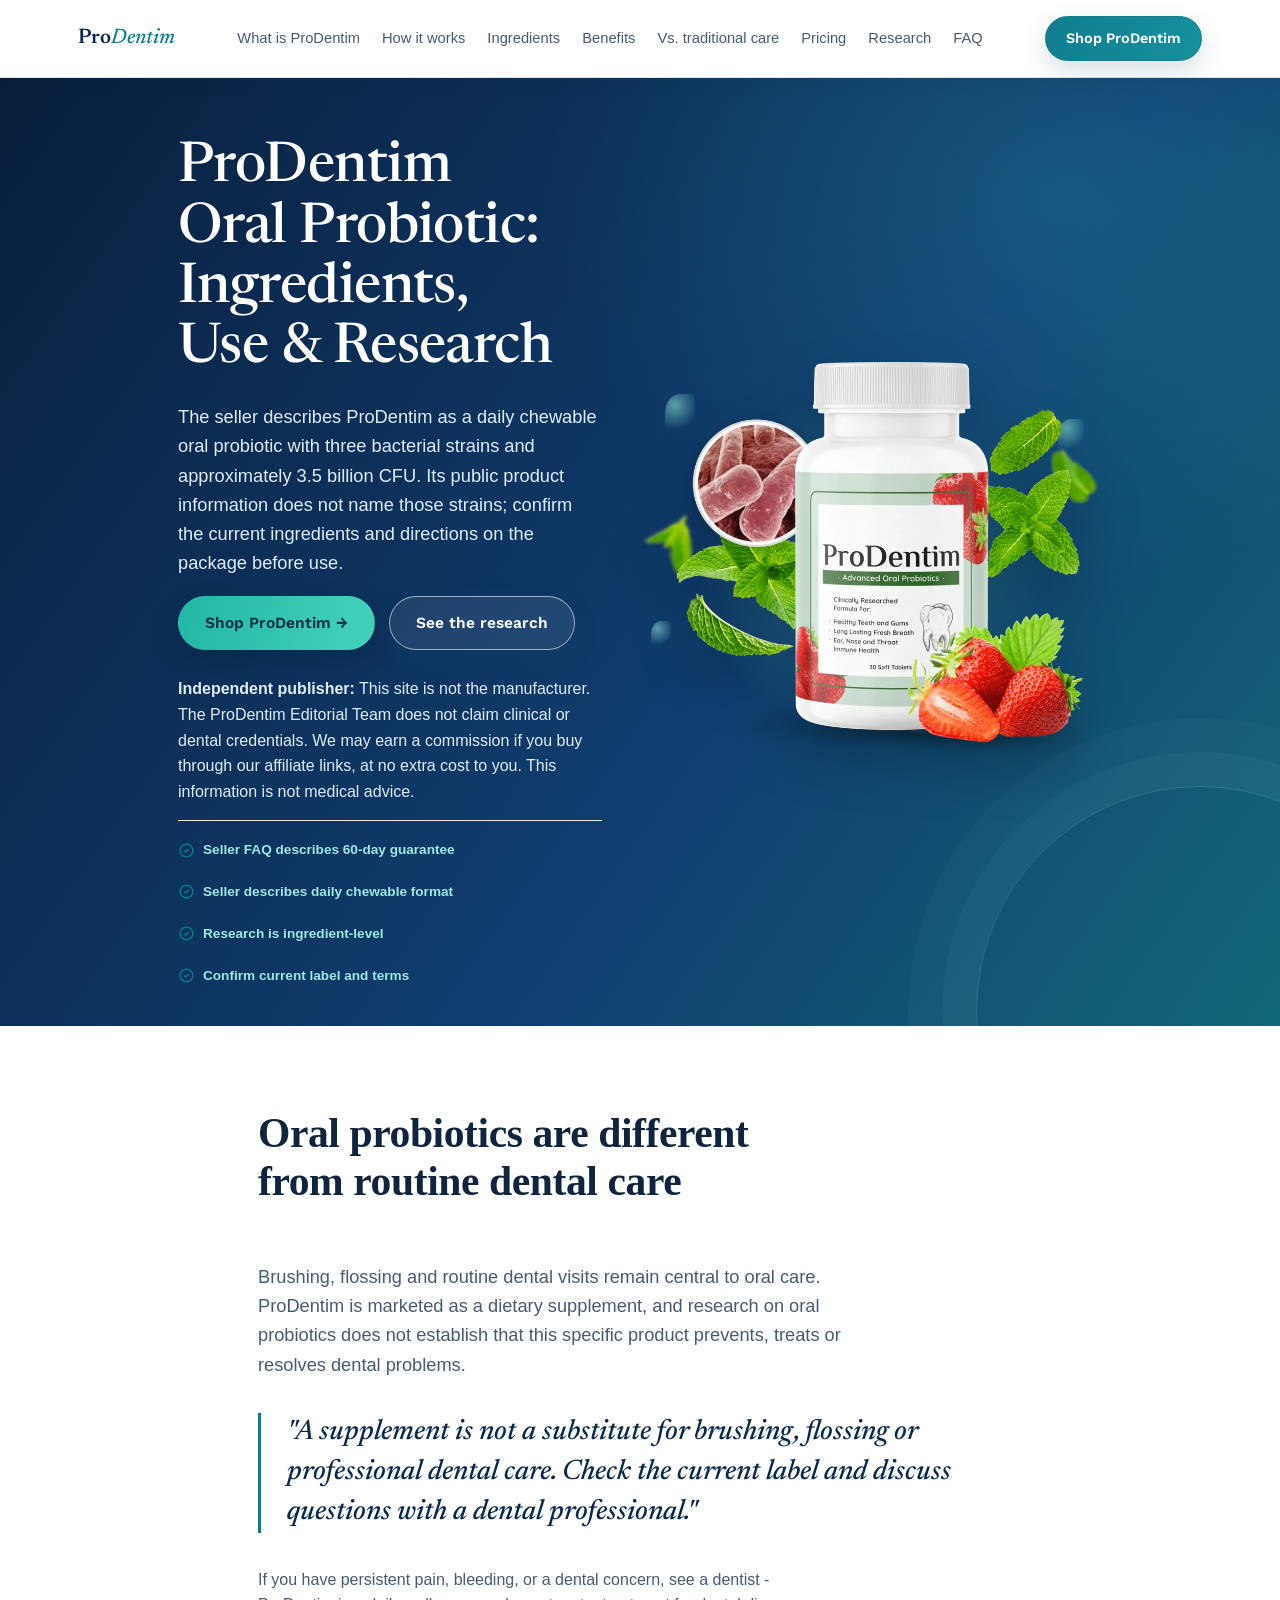
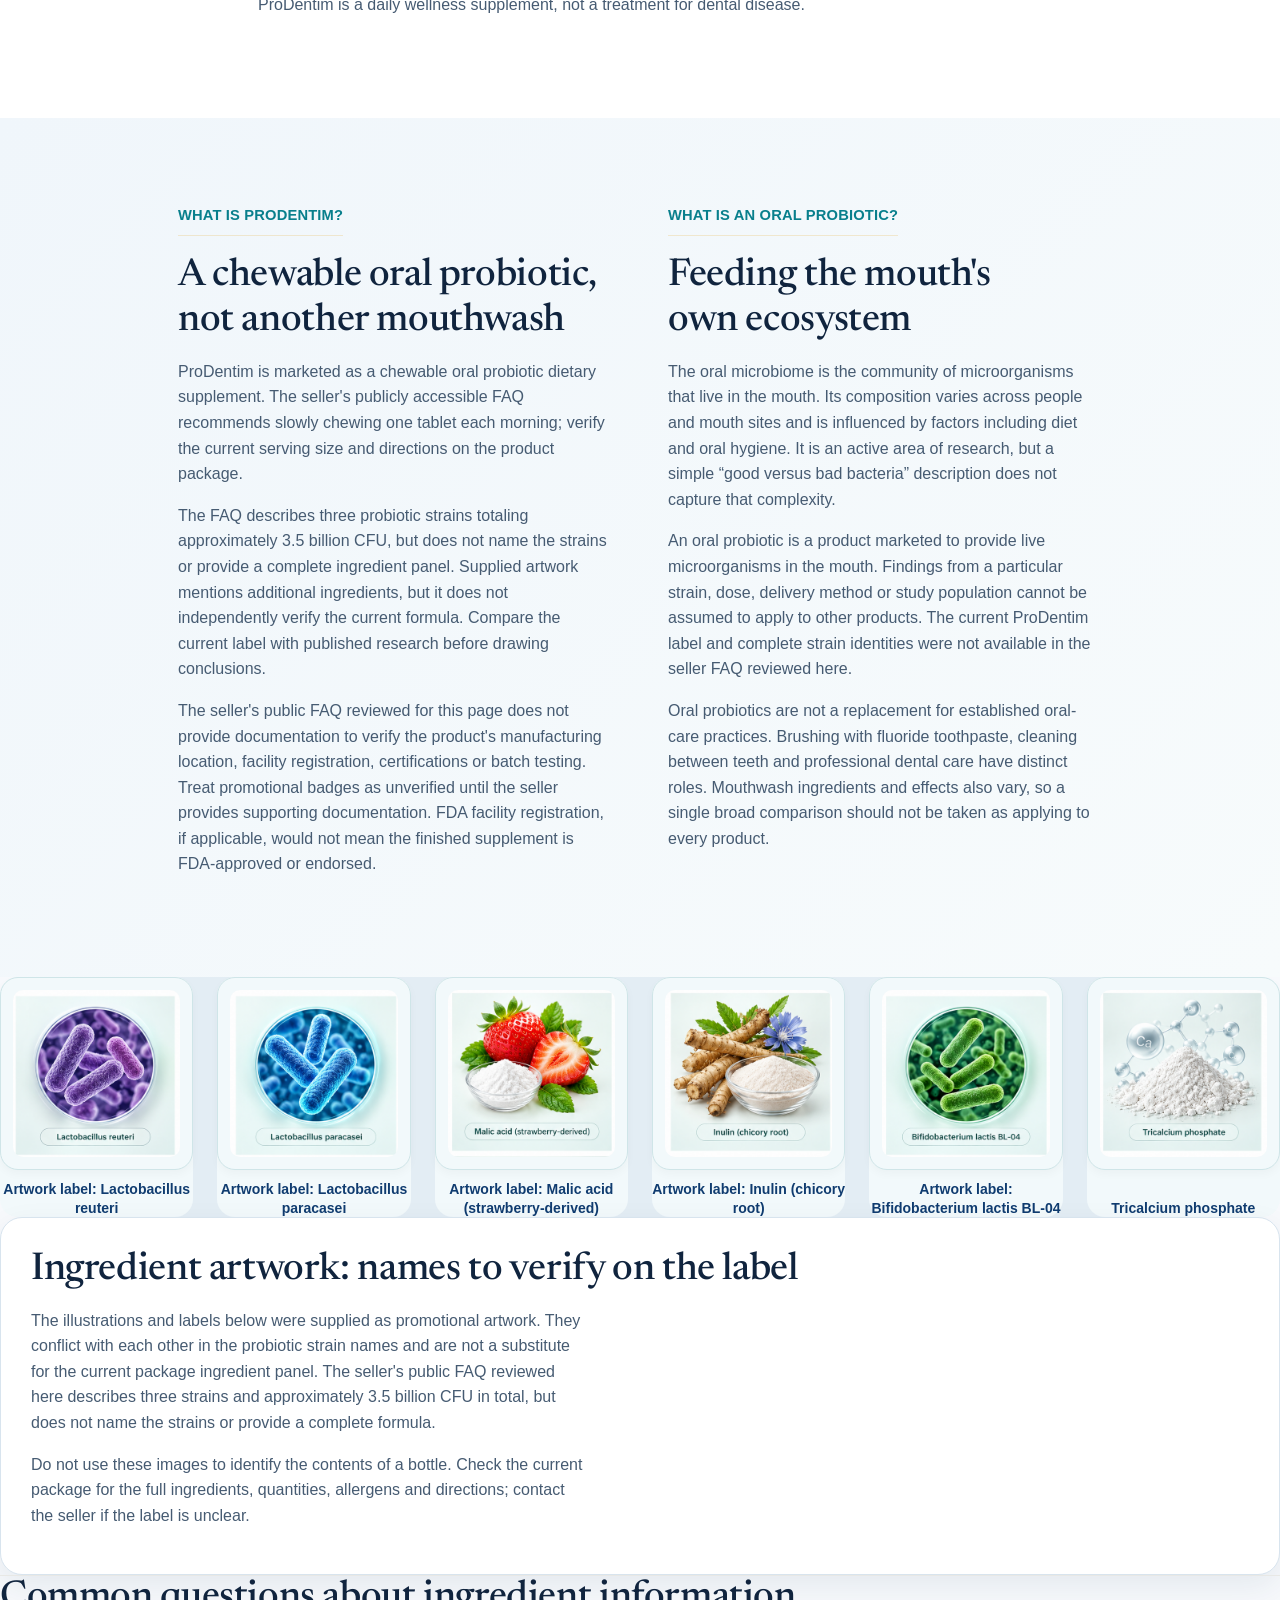
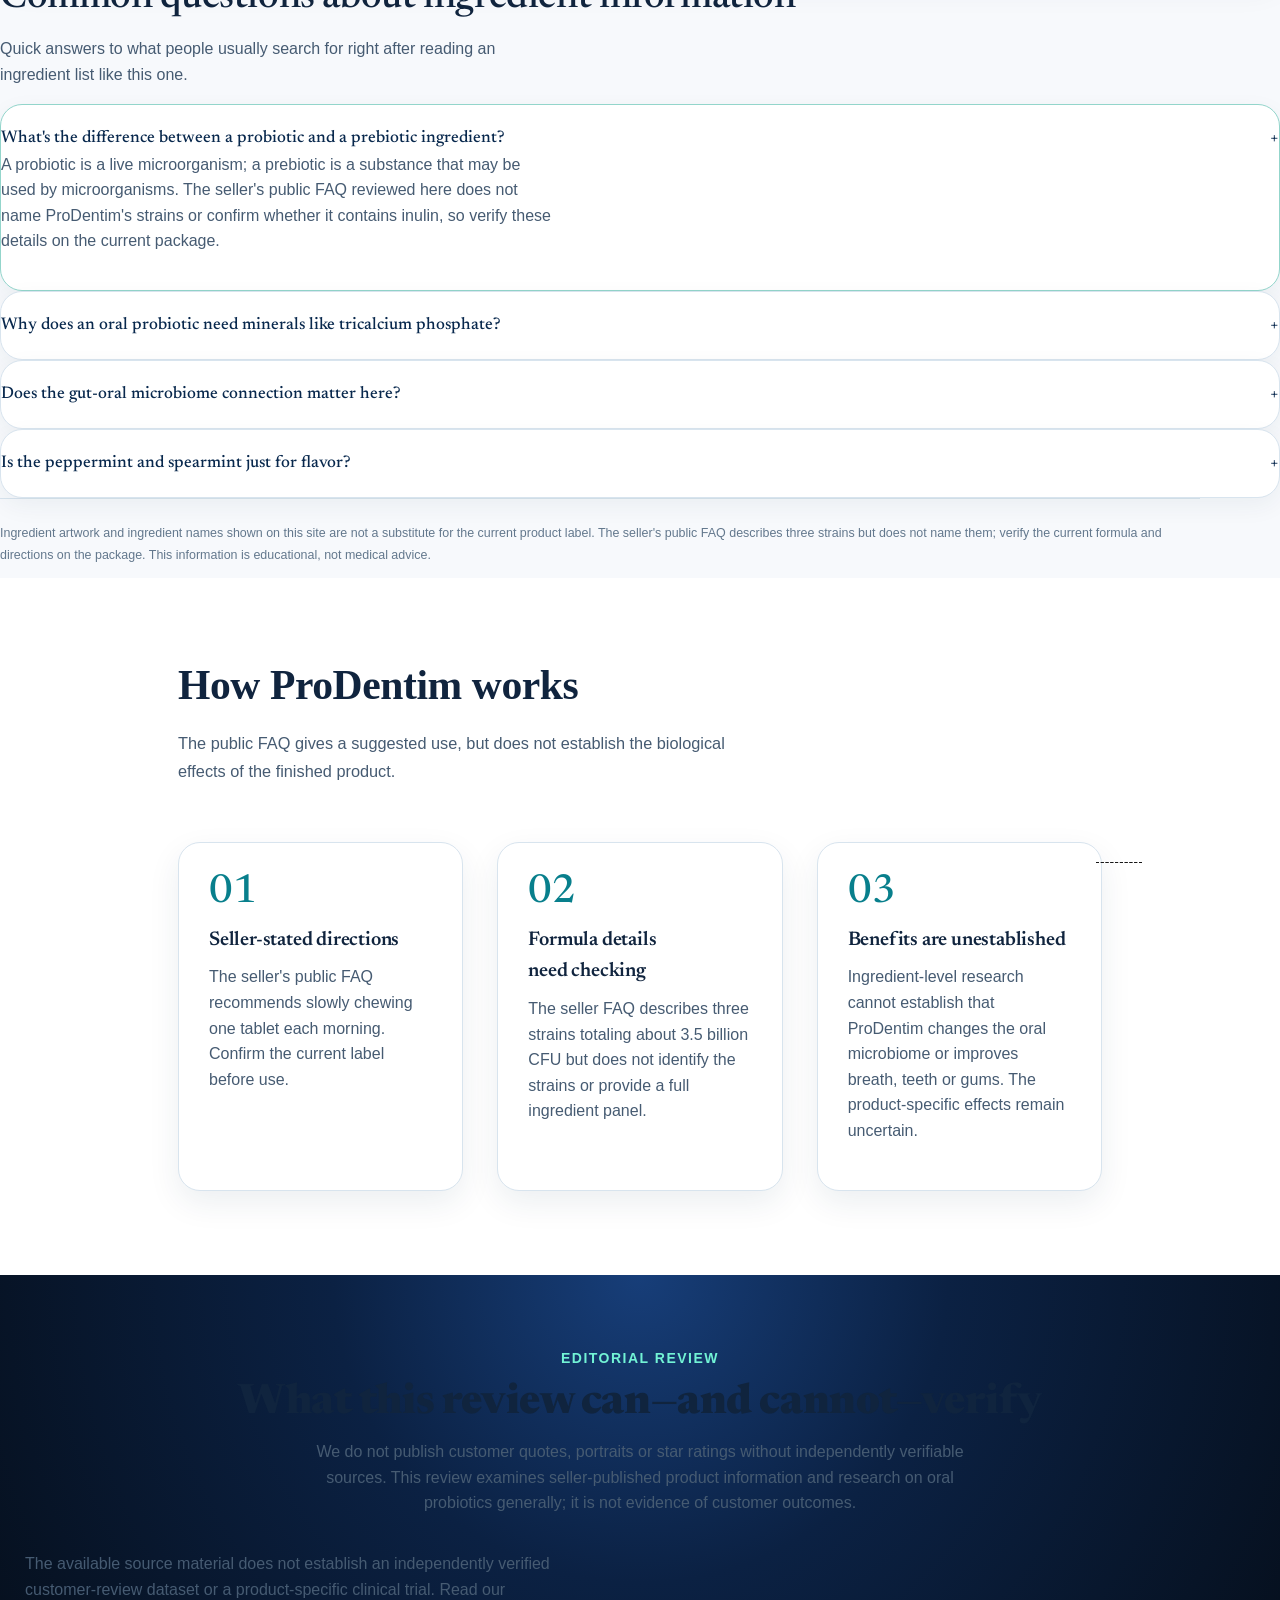
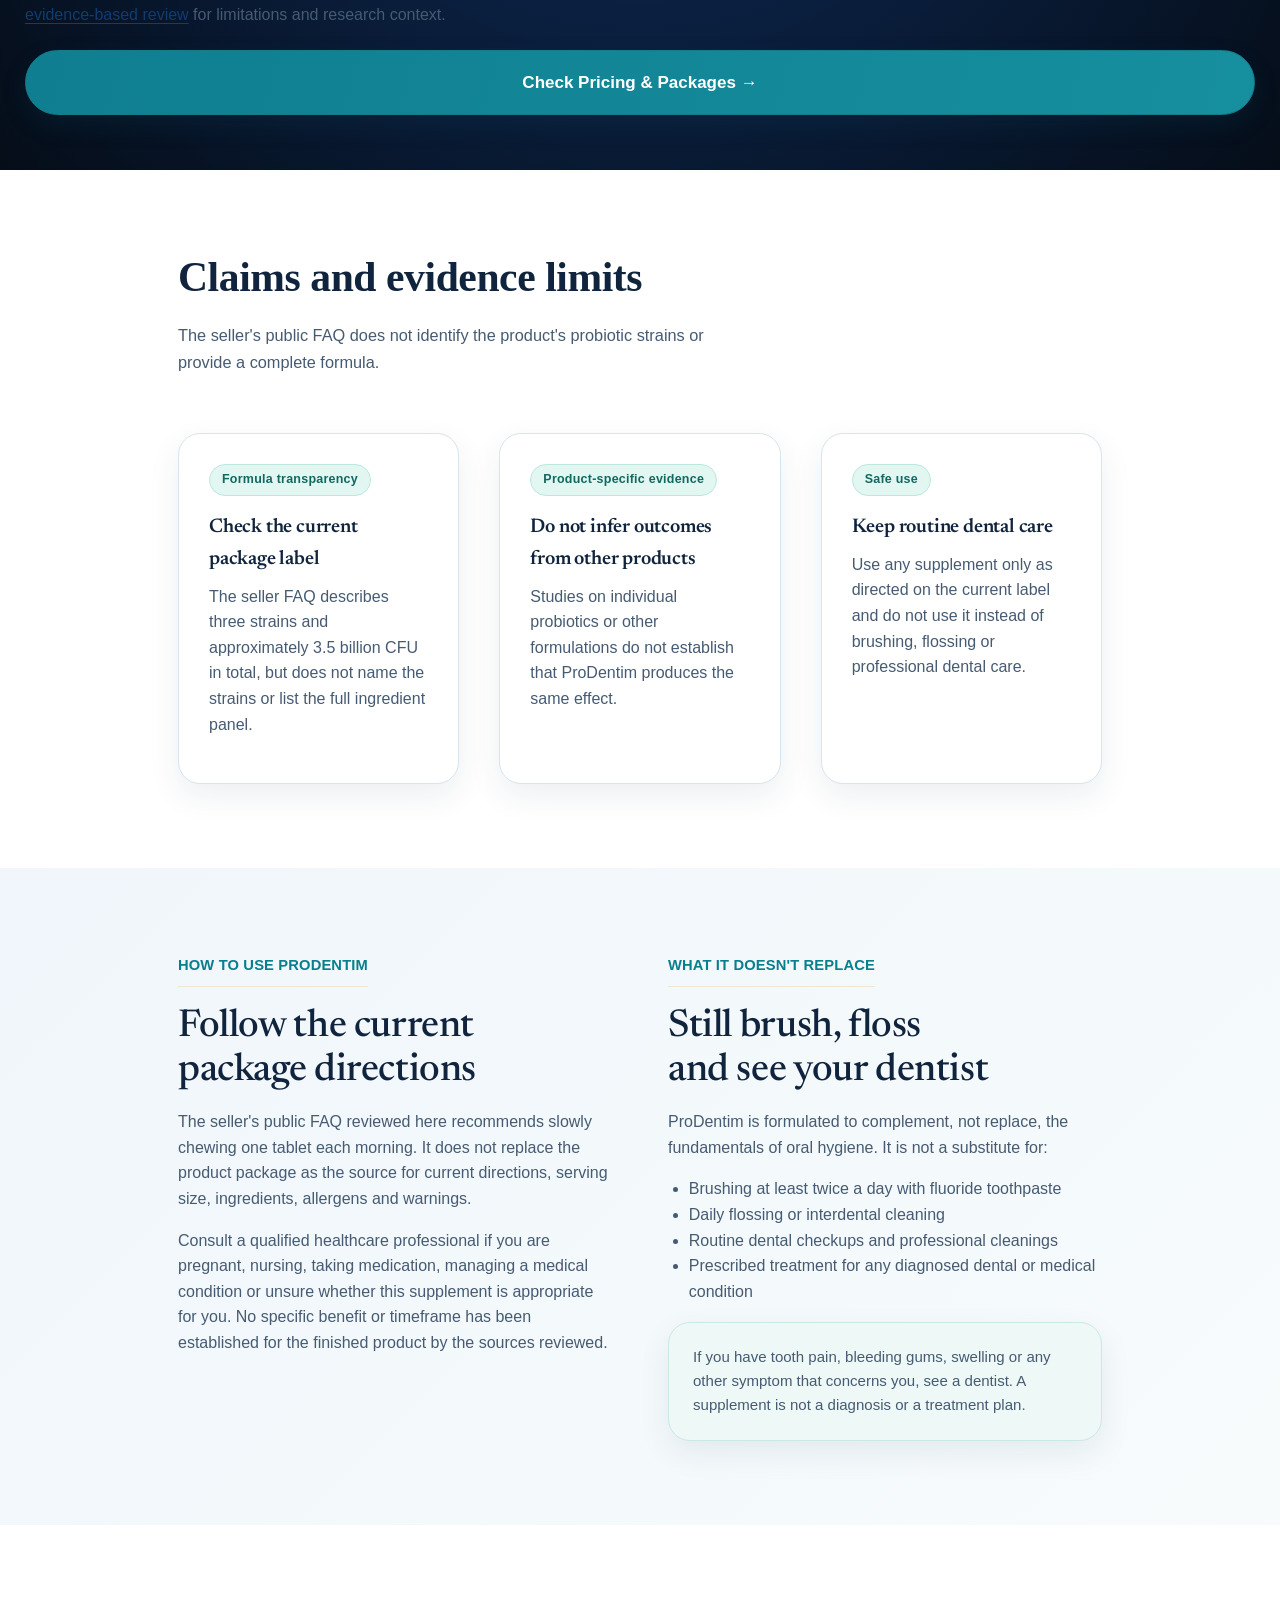
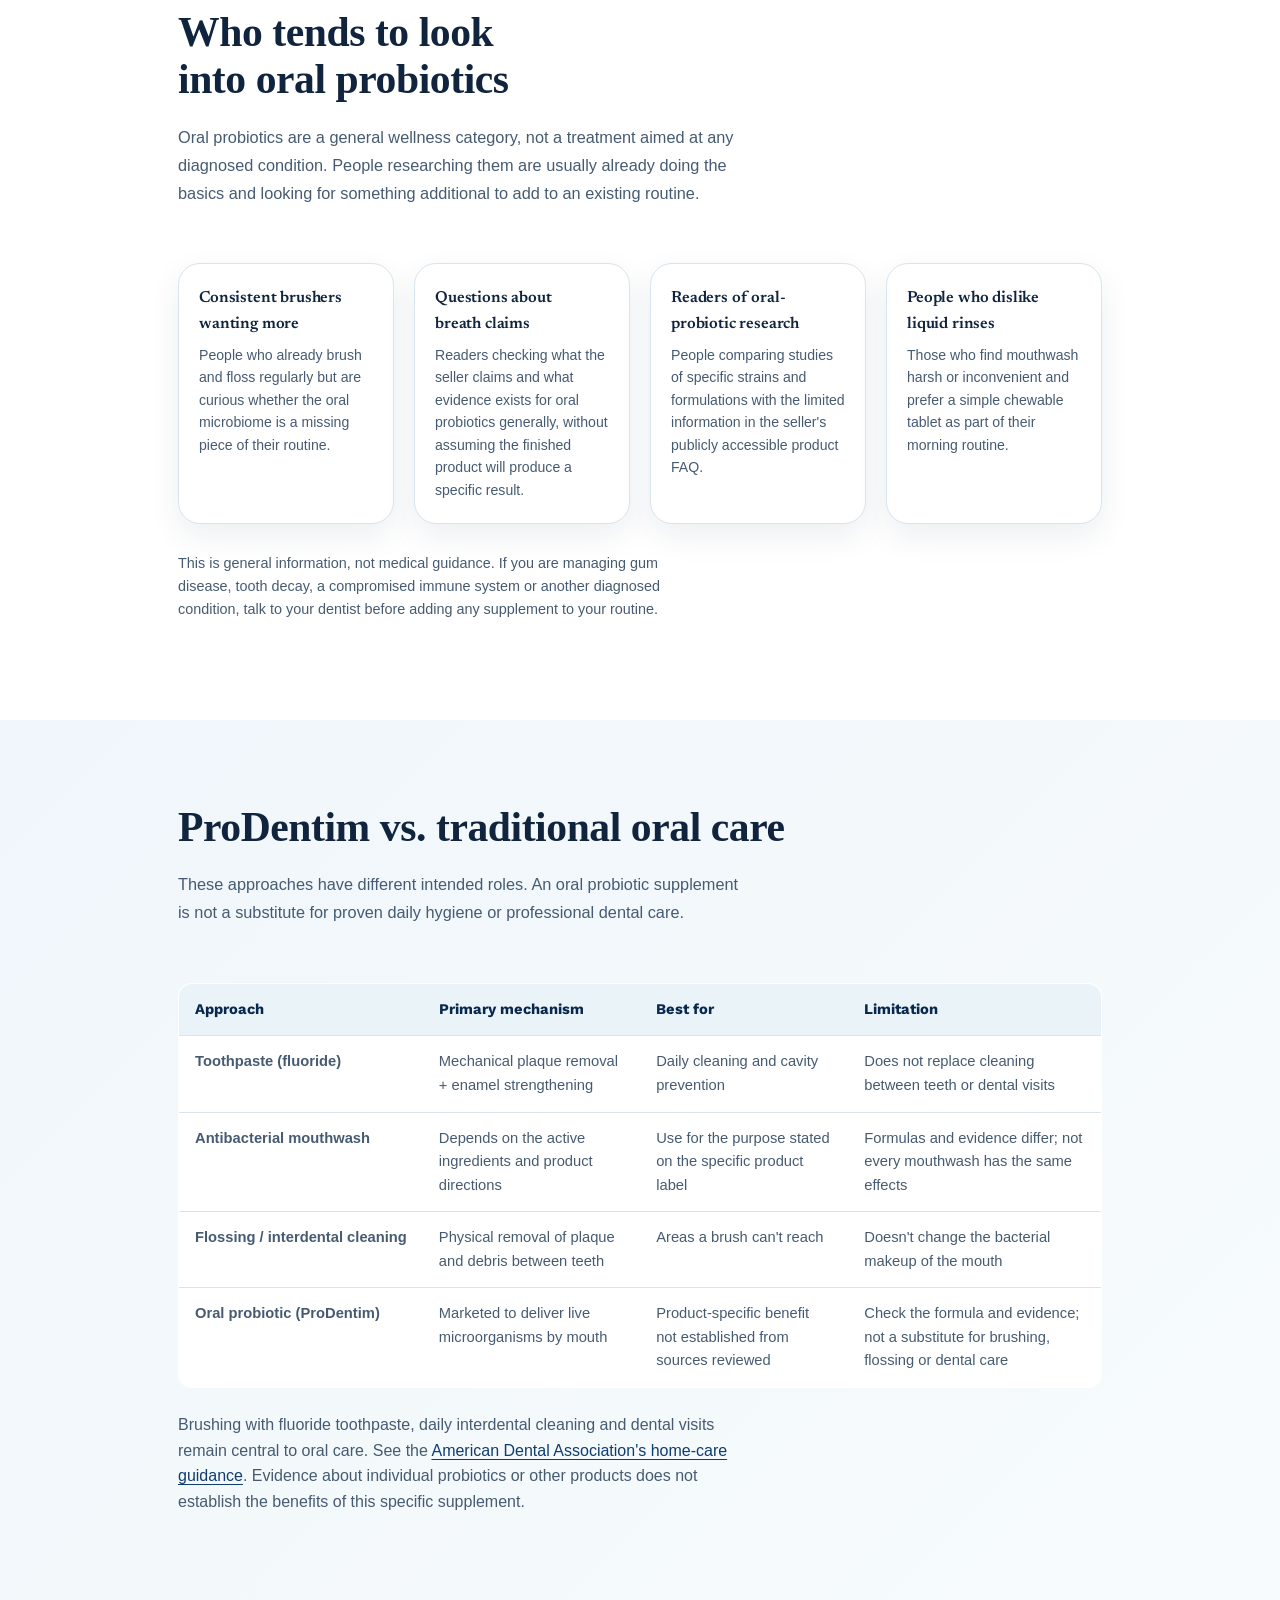
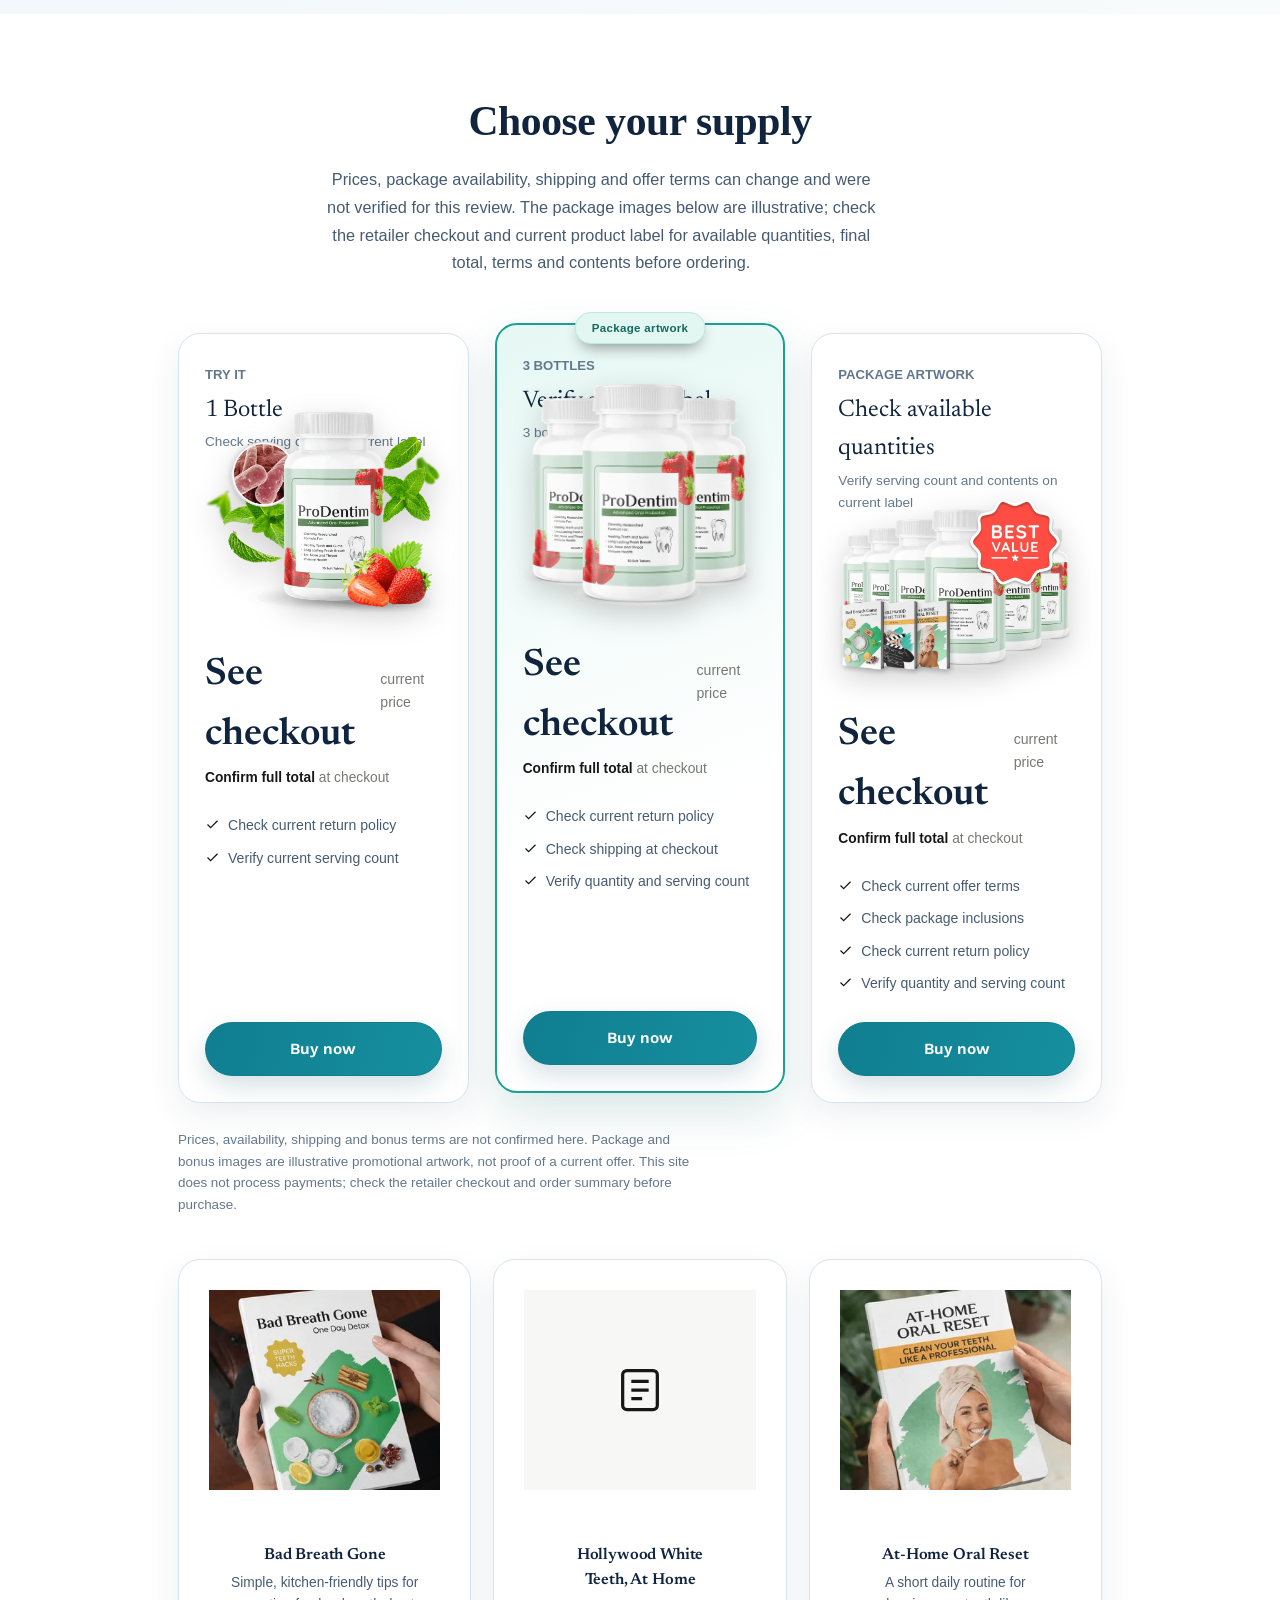
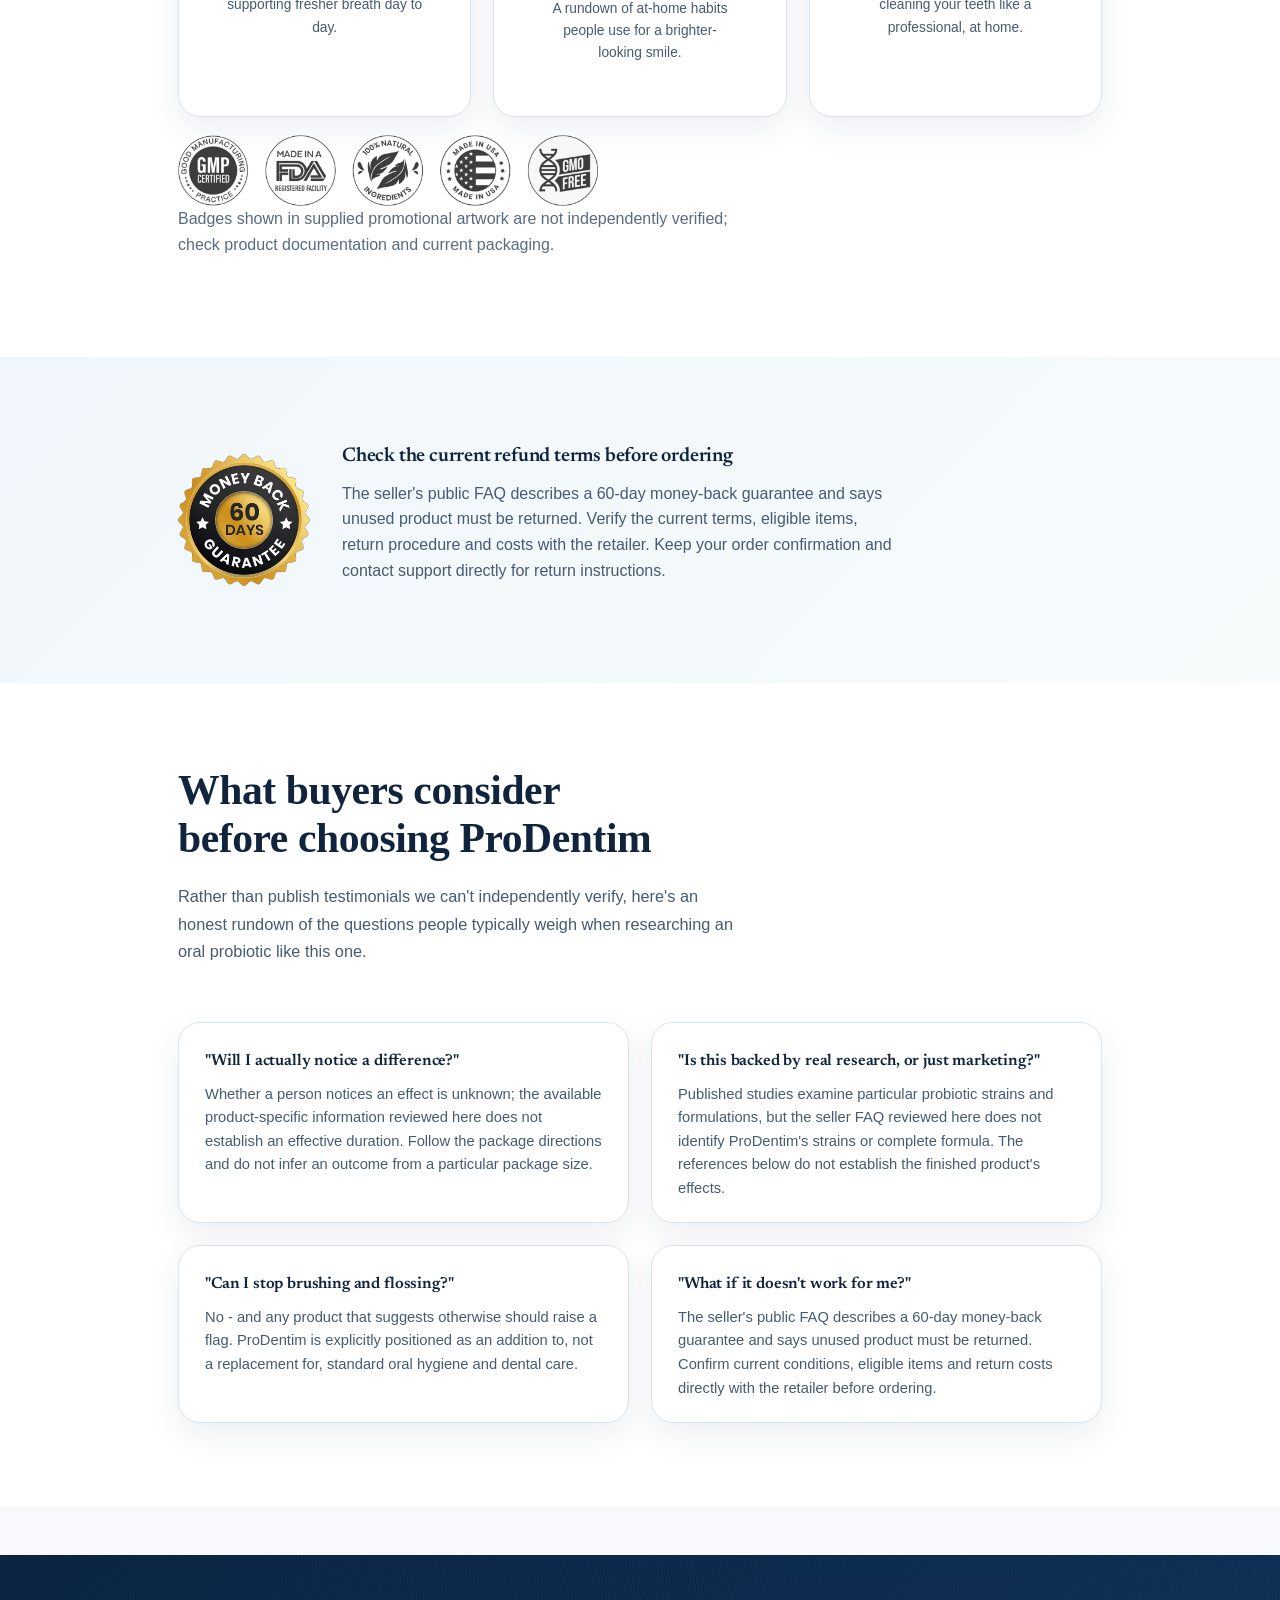
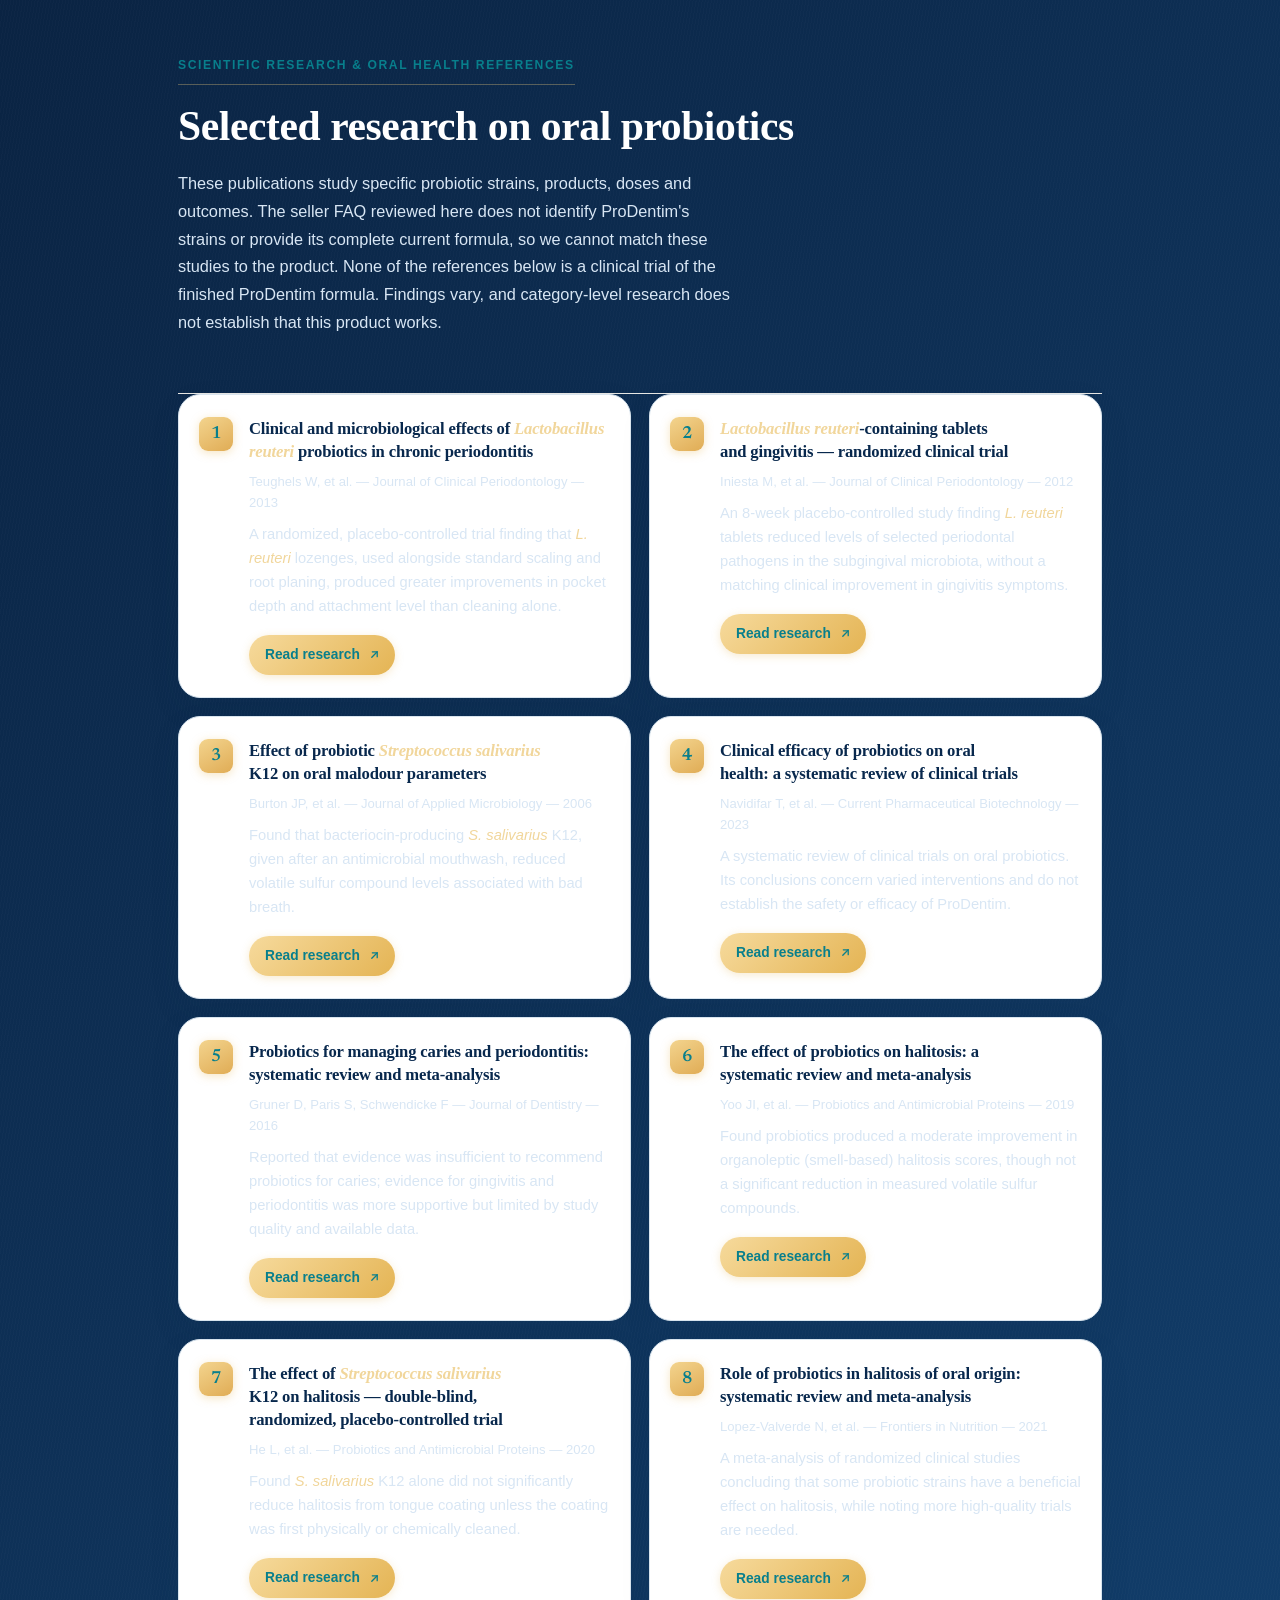
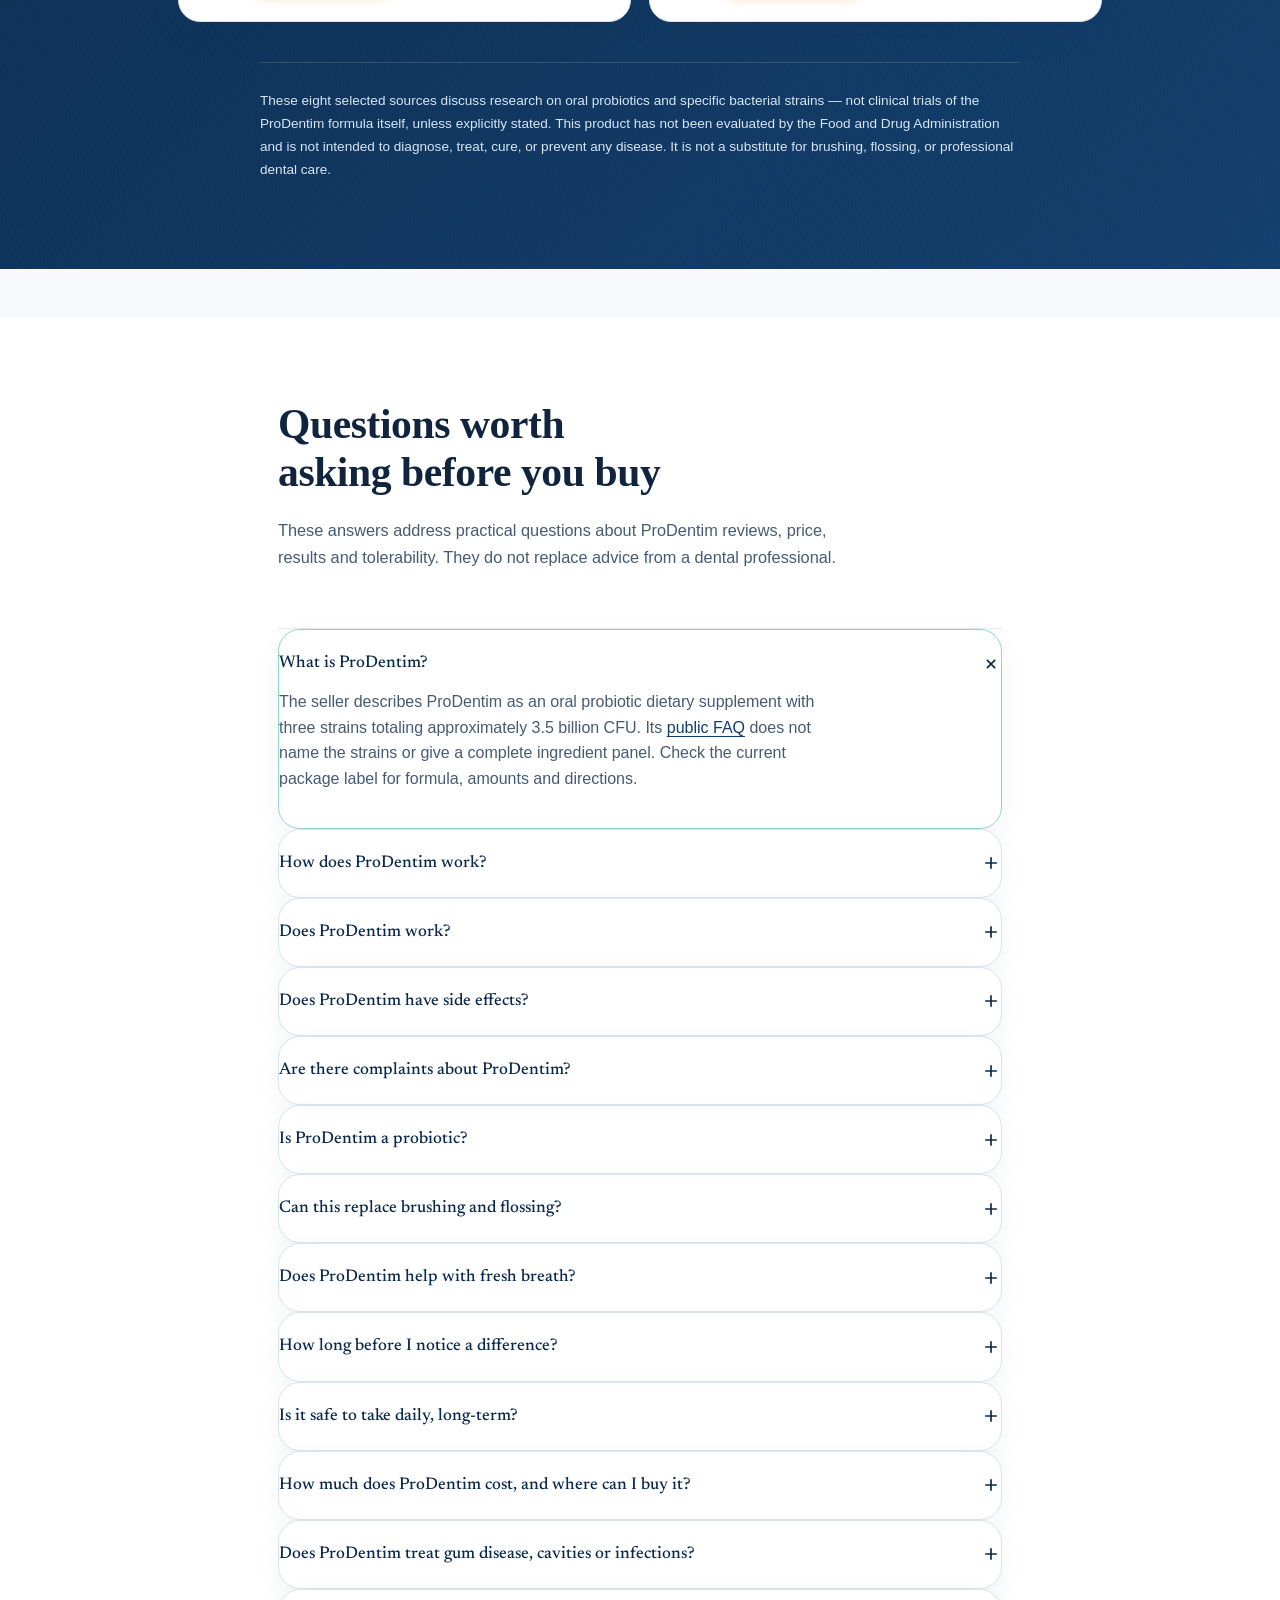
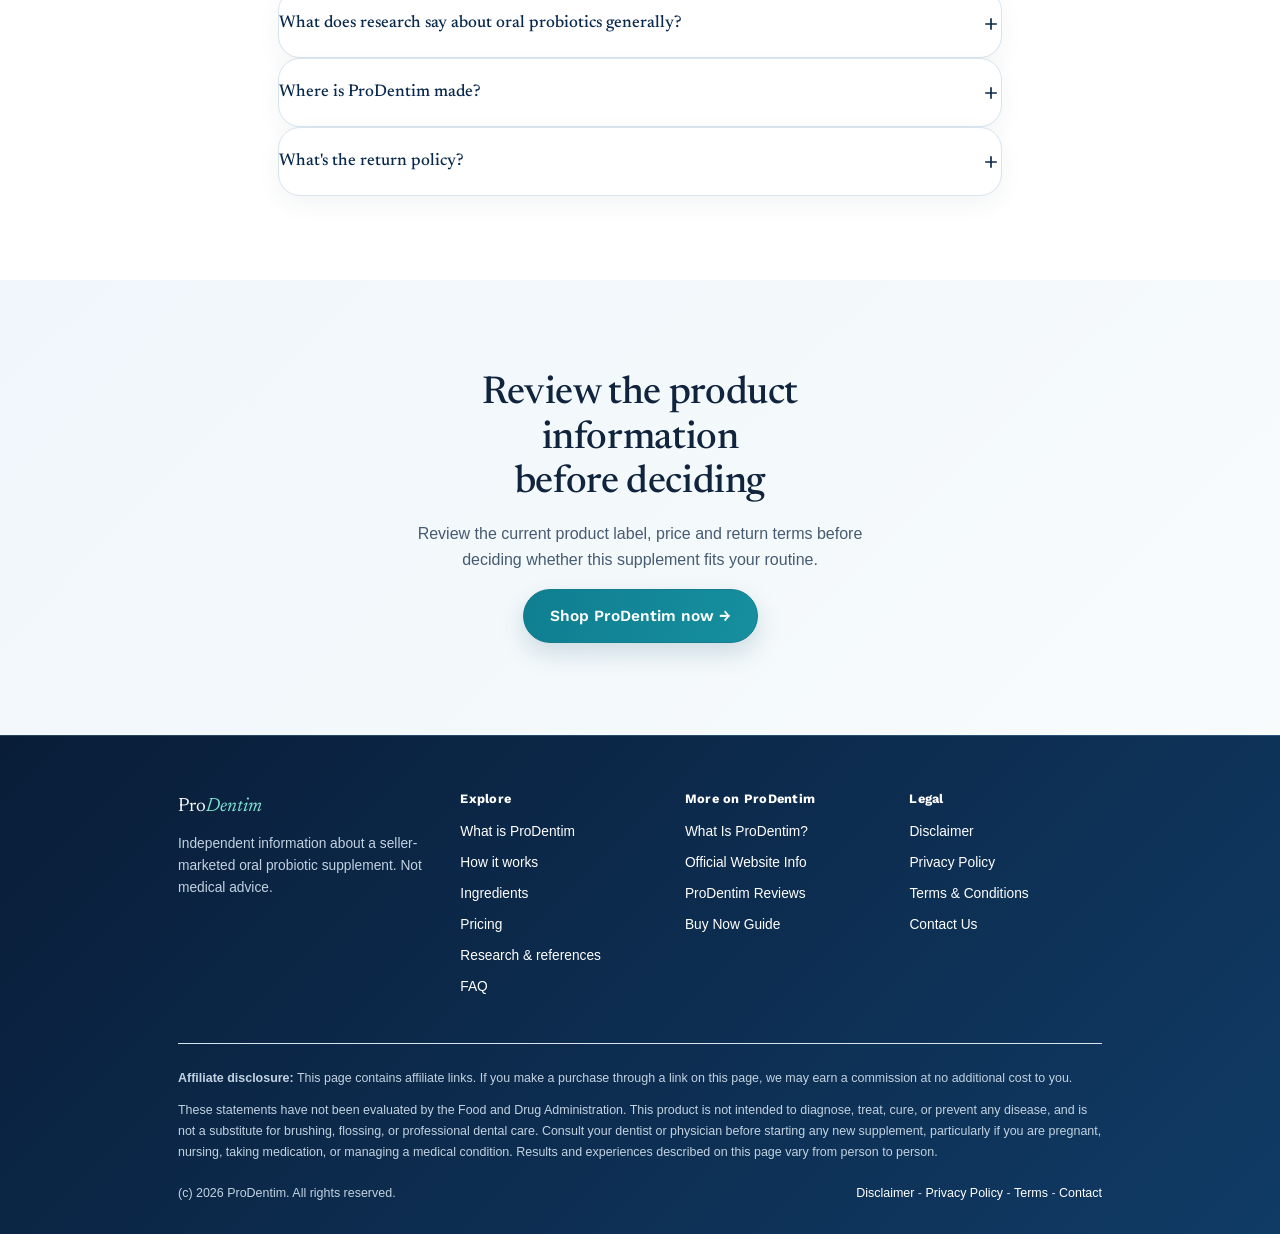
==== commit bfdd8b2e: "Refresh ProDentim SEO and IndexNow support Co-authored-by: Copilot <223556219+Copilot@users.noreply." ====
--- a/index.html
+++ b/index.html
@@ -4,7 +4,7 @@
 <meta charset="UTF-8">
 <meta name="viewport" content="width=device-width, initial-scale=1.0">
 <title>ProDentim Oral Probiotic: Ingredients, Research &amp; Guide</title>
-<meta name="description" content="An independent ProDentim guide to the seller-described oral probiotic, product artwork, daily use, research limits, package information and refund terms.">
+<meta name="description" content="Independent ProDentim guide to ingredients, daily use, oral-probiotic research and offer checks, with seller claims and evidence limits identified.">
 <link rel="canonical" href="https://www.priodentim.com/">
 <meta name="google-site-verification" content="MKOpwe9RItCEMom5cq0wMQsK4HQHjW2_9xatuH2NDZU" />
 <meta name="robots" content="index, follow">
@@ -12,13 +12,13 @@
 <meta property="og:type" content="website">
 <meta property="og:site_name" content="ProDentim">
 <meta property="og:title" content="ProDentim Oral Probiotic: Ingredients, Research &amp; Guide">
-<meta property="og:description" content="An independent ProDentim guide to the seller-described oral probiotic, product artwork, daily use, research limits, package information and refund terms.">
+<meta property="og:description" content="Independent ProDentim guide to ingredients, daily use, oral-probiotic research and offer checks, with seller claims and evidence limits identified.">
 <meta property="og:url" content="https://www.priodentim.com/">
 <meta property="og:image" content="https://www.priodentim.com/assets/images/prodentim-bottle-oral-probiotic-supplement.png">
 <meta property="og:locale" content="en_US">
 <meta name="twitter:card" content="summary_large_image">
 <meta name="twitter:title" content="ProDentim Oral Probiotic: Ingredients, Research &amp; Guide">
-<meta name="twitter:description" content="An independent ProDentim guide to the seller-described oral probiotic, product artwork, daily use, research limits, package information and refund terms.">
+<meta name="twitter:description" content="Independent ProDentim guide to ingredients, daily use, oral-probiotic research and offer checks, with seller claims and evidence limits identified.">
 <meta name="twitter:image" content="https://www.priodentim.com/assets/images/prodentim-bottle-oral-probiotic-supplement.png">
 <link rel="icon" href="assets/images/prodentim-bottle-oral-probiotic-supplement.webp" type="image/webp">
 <link rel="preconnect" href="https://fonts.googleapis.com">
@@ -104,7 +104,7 @@
 <h1>ProDentim Oral Probiotic: Ingredients, Use &amp; Research</h1>
 <p class="lede">The seller describes ProDentim as a daily chewable oral probiotic with three bacterial strains and approximately 3.5 billion CFU. Its public product information does not name those strains; confirm the current ingredients and directions on the package before use.</p>
 <div class="hero-cta-row">
-<a class="btn btn-primary" href="https://3ca2e4vkmg607u0j-jn0odqj1n.hop.clickbank.net" target="_blank" rel="nofollow sponsored noopener">Shop ProDentim ->
+<a class="btn btn-primary" href="https://3ca2e4vkmg607u0j-jn0odqj1n.hop.clickbank.net" target="_blank" rel="nofollow sponsored noopener">Shop ProDentim &rarr;
 </a>
 <a class="btn btn-ghost" href="#research">See the research</a>
 </div>
@@ -817,7 +817,7 @@
 </svg>
 </summary>
 <div class="a">
-<p>The seller describes ProDentim as an oral probiotic dietary supplement with three strains totaling approximately 3.5 billion CFU. Its public FAQ reviewed here does not name the strains or give a complete ingredient panel. Check the current package label for formula, amounts and directions.</p>
+<p>The seller describes ProDentim as an oral probiotic dietary supplement with three strains totaling approximately 3.5 billion CFU. Its <a href="https://prodentim.com/text.php" target="_blank" rel="noopener">public FAQ</a> does not name the strains or give a complete ingredient panel. Check the current package label for formula, amounts and directions.</p>
 </div>
 </details>
 <details>
@@ -826,7 +826,7 @@
 </svg>
 </summary>
 <div class="a">
-<p>The seller's public FAQ recommends slowly chewing one tablet each morning. The product's specific biological effects have not been established by the sources reviewed. Do not infer performance from studies of other strains, doses or delivery methods.</p>
+<p>The seller's <a href="https://prodentim.com/text.php" target="_blank" rel="noopener">public FAQ</a> recommends slowly chewing one tablet each morning. The product's specific biological effects have not been established by the sources reviewed. Do not infer performance from studies of other strains, doses or delivery methods.</p>
 </div>
 </details>
 <details>
@@ -835,7 +835,7 @@
 </svg>
 </summary>
 <div class="a">
-<p>Research exists on some individual strains and ingredients, but the finished ProDentim formula has not been established by a product-specific clinical trial. Individual results can vary, so it should be viewed as a supplement used alongside normal brushing, flossing and dental care.</p>
+<p>Research exists on some individual strains and ingredients, but the sources reviewed do not establish the finished ProDentim formula through a product-specific clinical trial. Individual results can vary. Read the <a href="reviews.html">independent ProDentim review</a> and use supplements only alongside routine brushing, interdental cleaning and dental care.</p>
 </div>
 </details>
 <details>
@@ -907,7 +907,7 @@
 </svg>
 </summary>
 <div class="a">
-<p>Prices, package availability, shipping and billing terms were not independently verified. Check the retailer's current checkout and full order summary. The seller's public FAQ describes a 60-day money-back guarantee and says unused product must be returned; verify the current written terms before purchase.</p>
+<p>Current ProDentim prices are not verified on this site. Check the retailer's current checkout and full order summary for price, package, shipping, taxes and billing terms. The seller's public FAQ describes a 60-day money-back guarantee and says unused product must be returned; verify the current written terms before purchase. See the <a href="buy-now.html">ProDentim price and package guide</a>.</p>
 </div>
 </details>
 <details>
@@ -953,7 +953,7 @@
 <div class="wrap">
 <h2>Review the product information before deciding</h2>
 <p>Review the current product label, price and return terms before deciding whether this supplement fits your routine.</p>
-<a class="btn btn-primary" href="https://3ca2e4vkmg607u0j-jn0odqj1n.hop.clickbank.net" target="_blank" rel="nofollow sponsored noopener">Shop ProDentim now ->
+<a class="btn btn-primary" href="https://3ca2e4vkmg607u0j-jn0odqj1n.hop.clickbank.net" target="_blank" rel="nofollow sponsored noopener">Shop ProDentim now &rarr;
 </a>
 </div>
 </section>
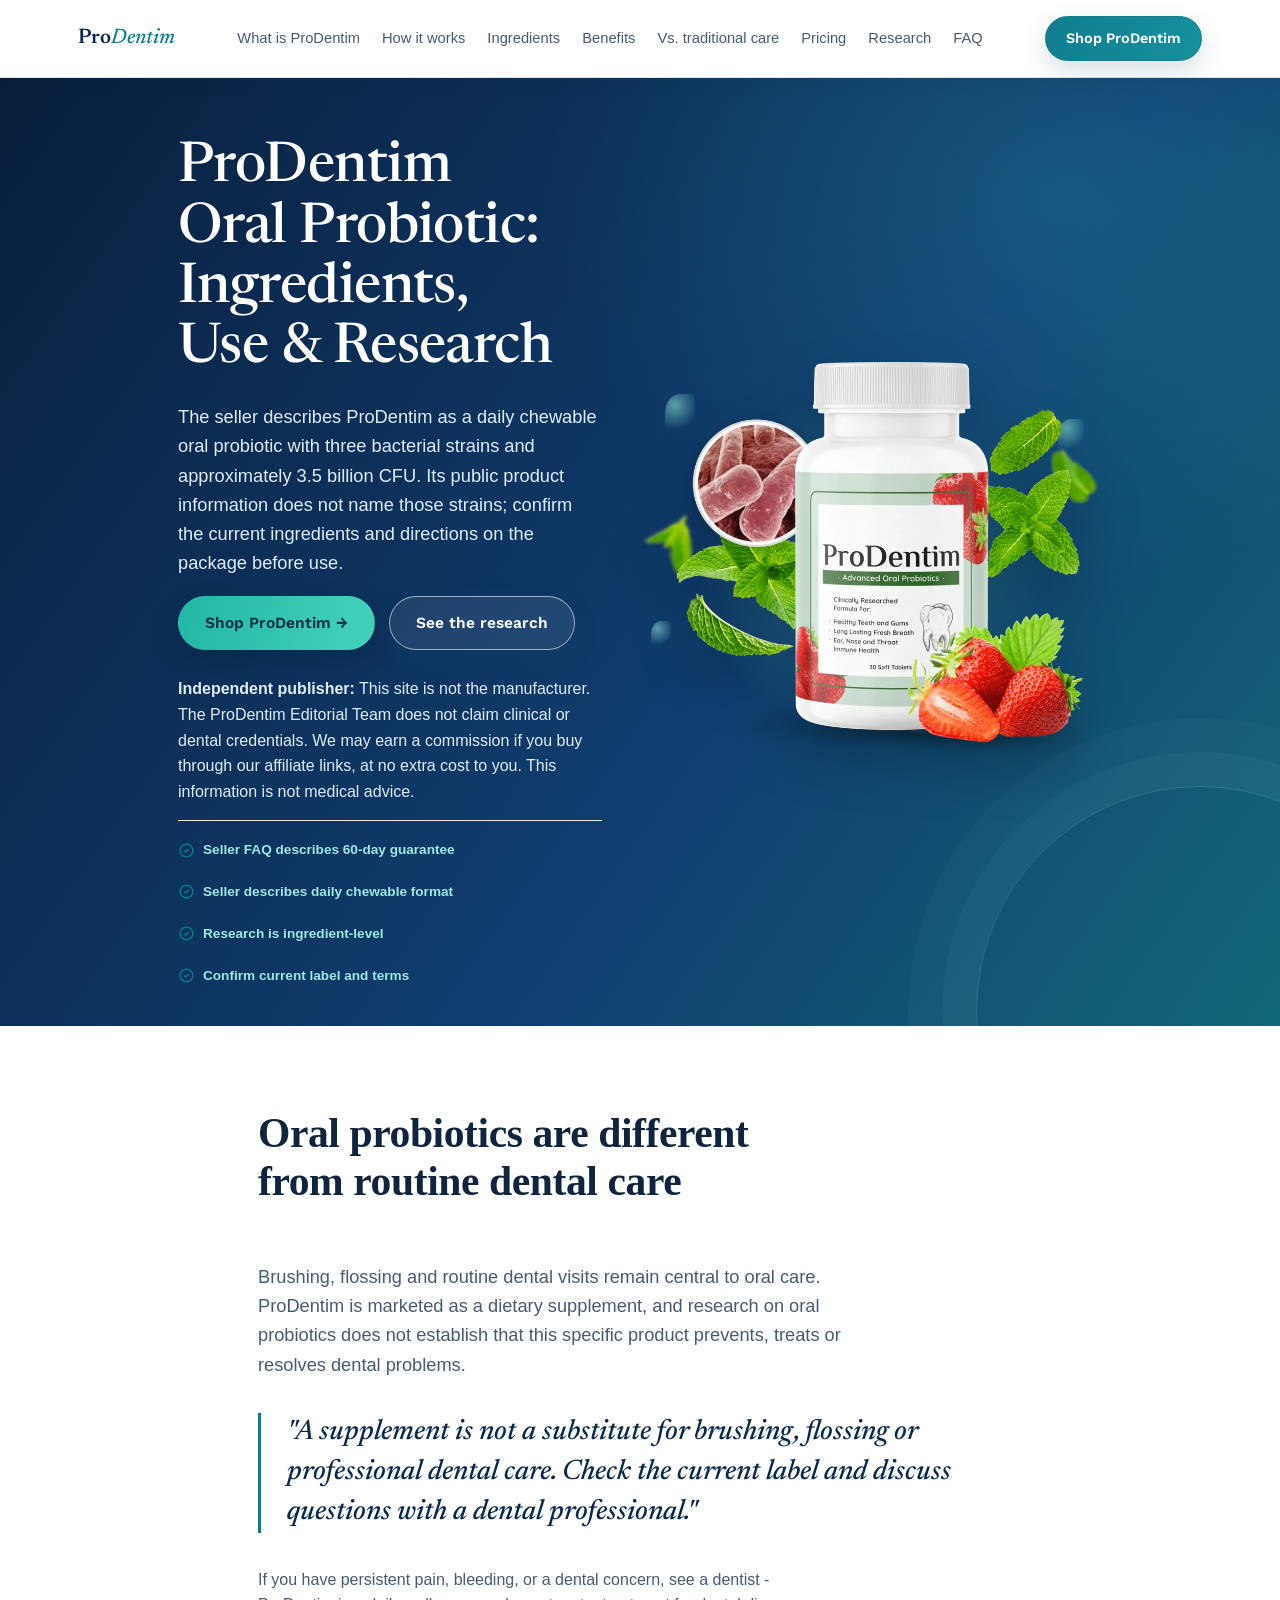
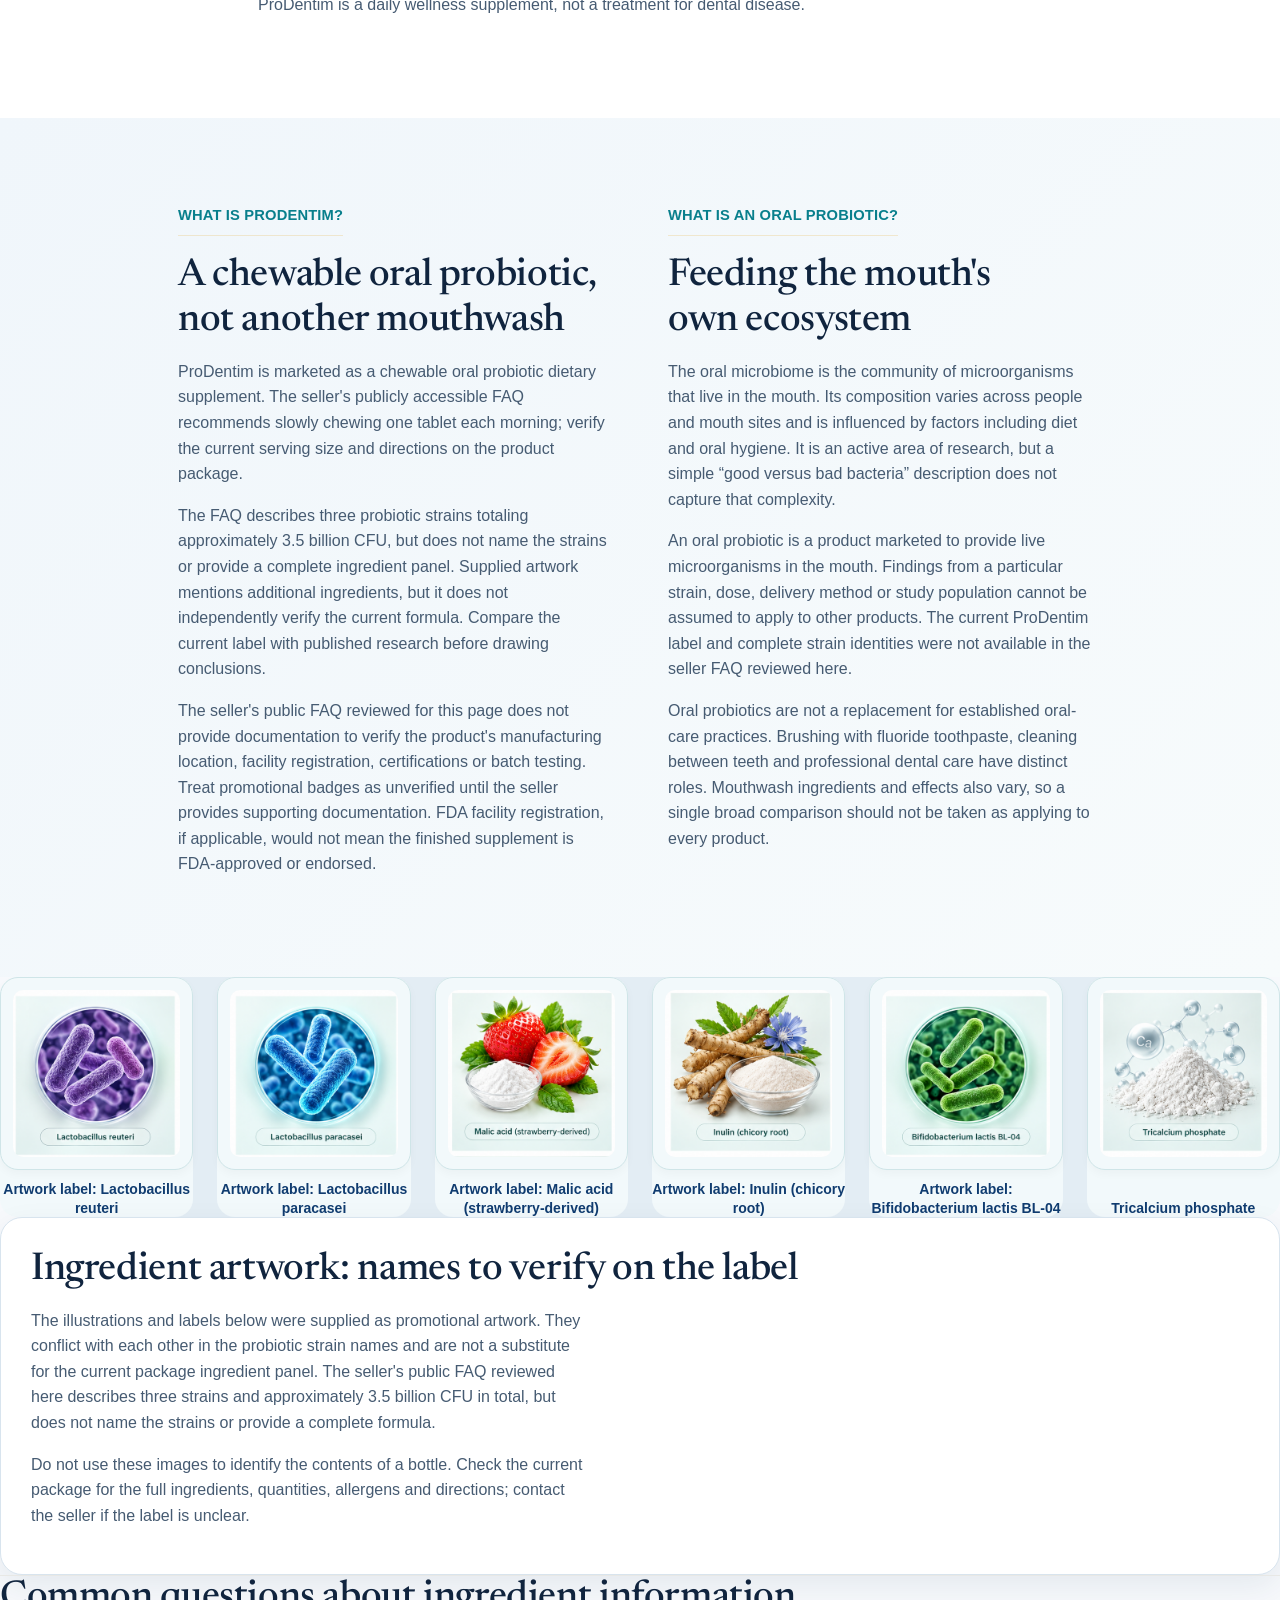
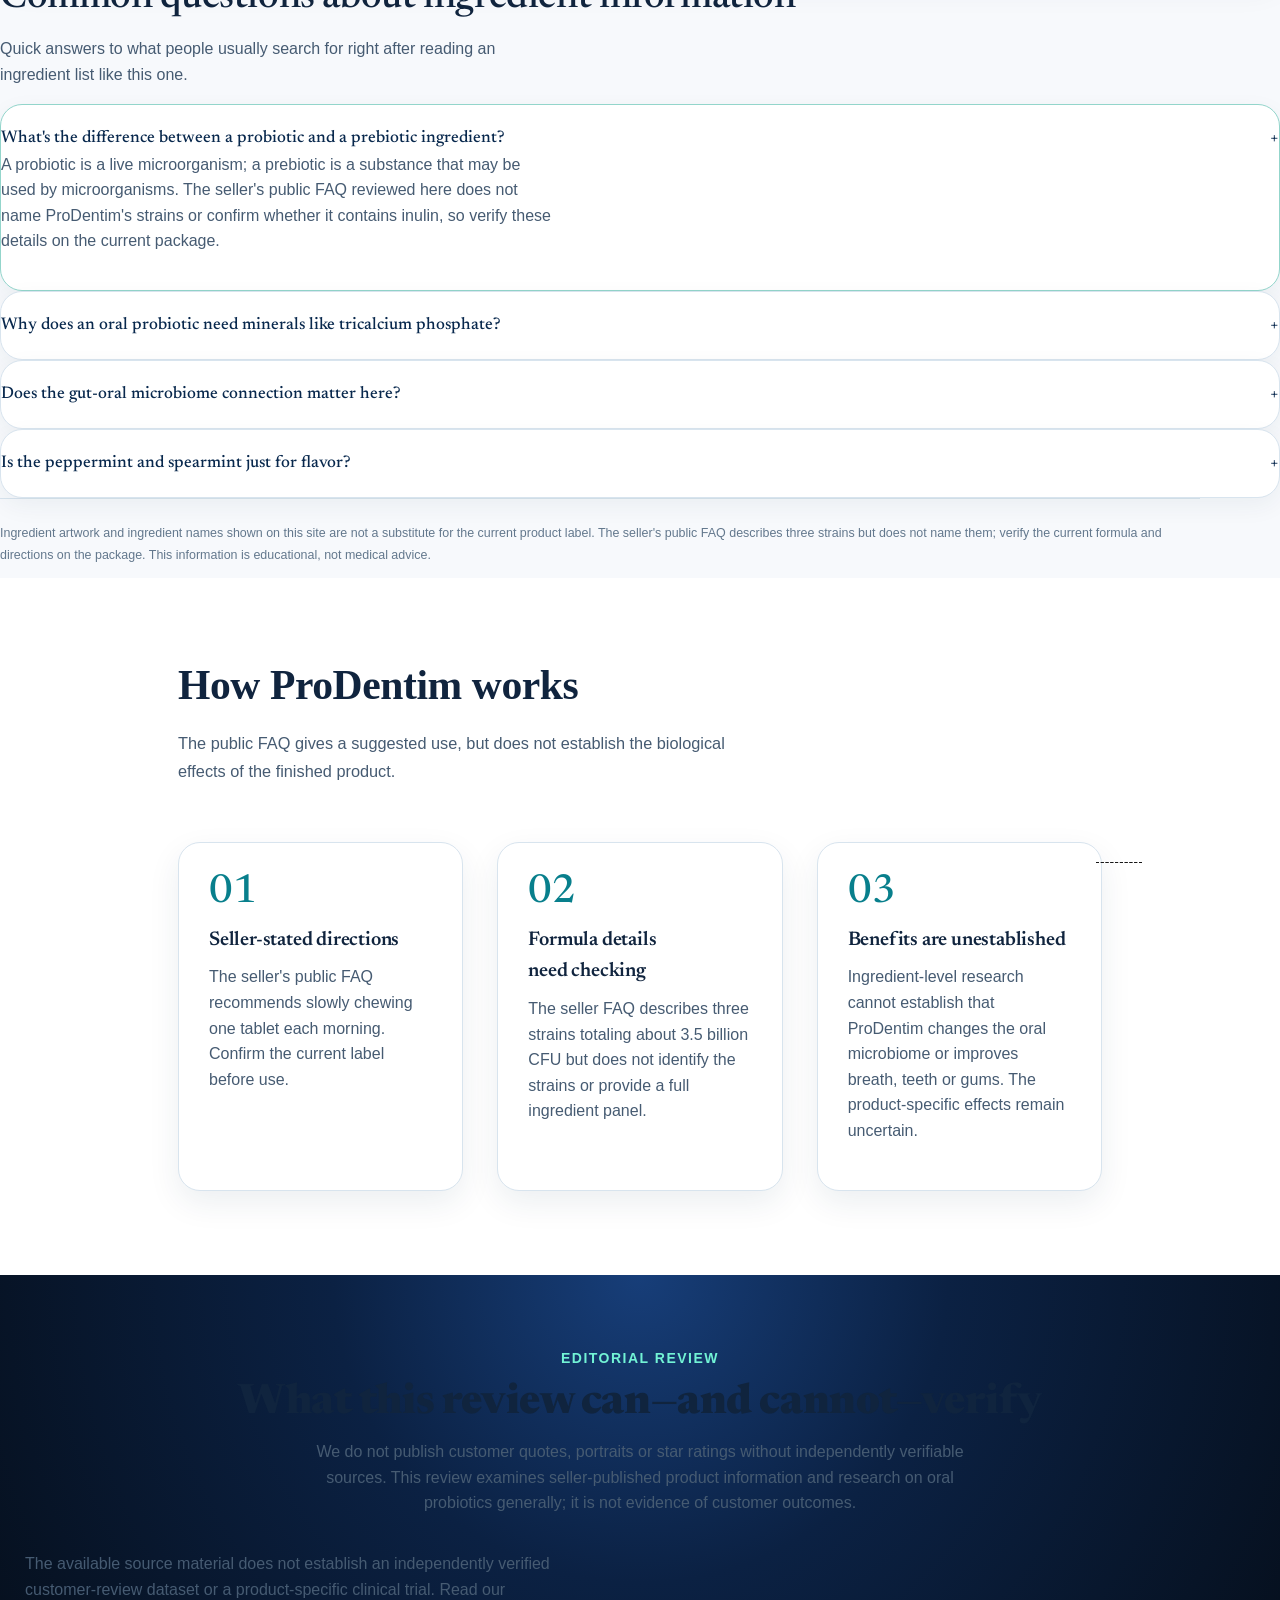
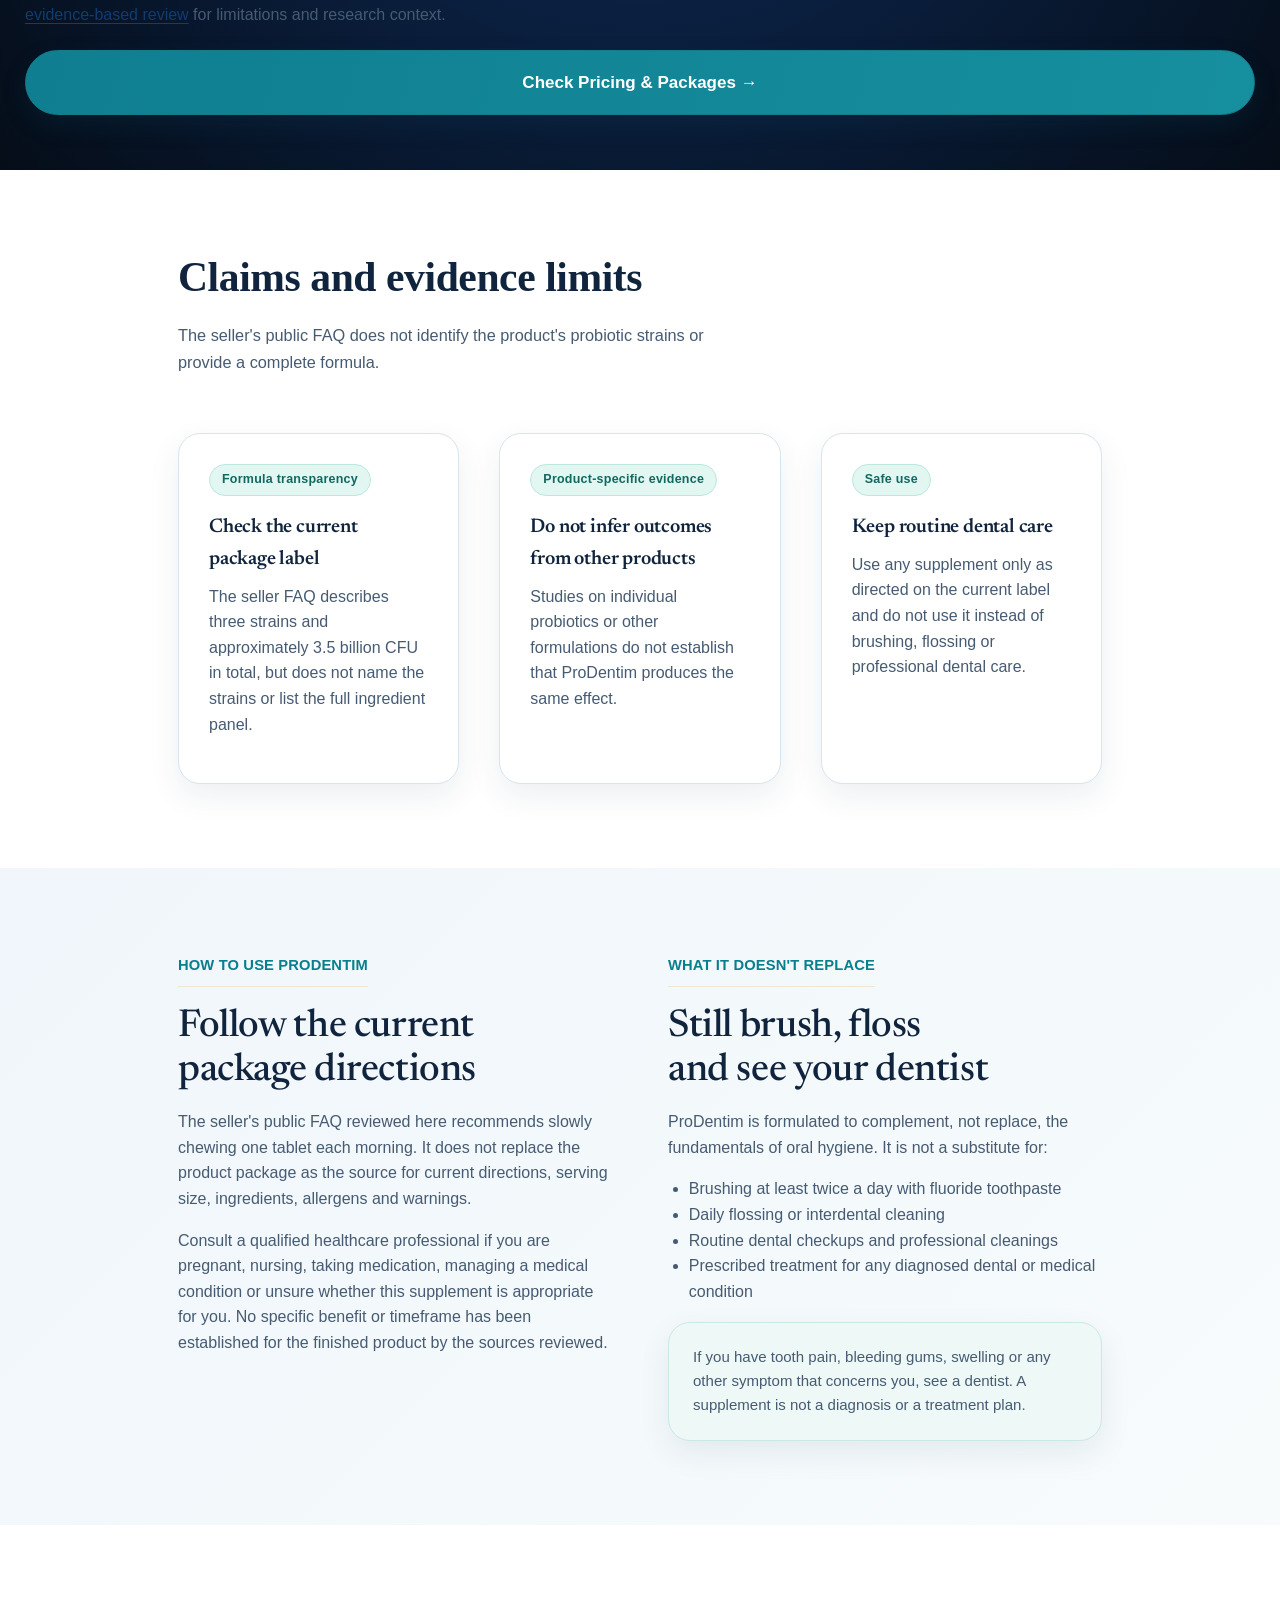
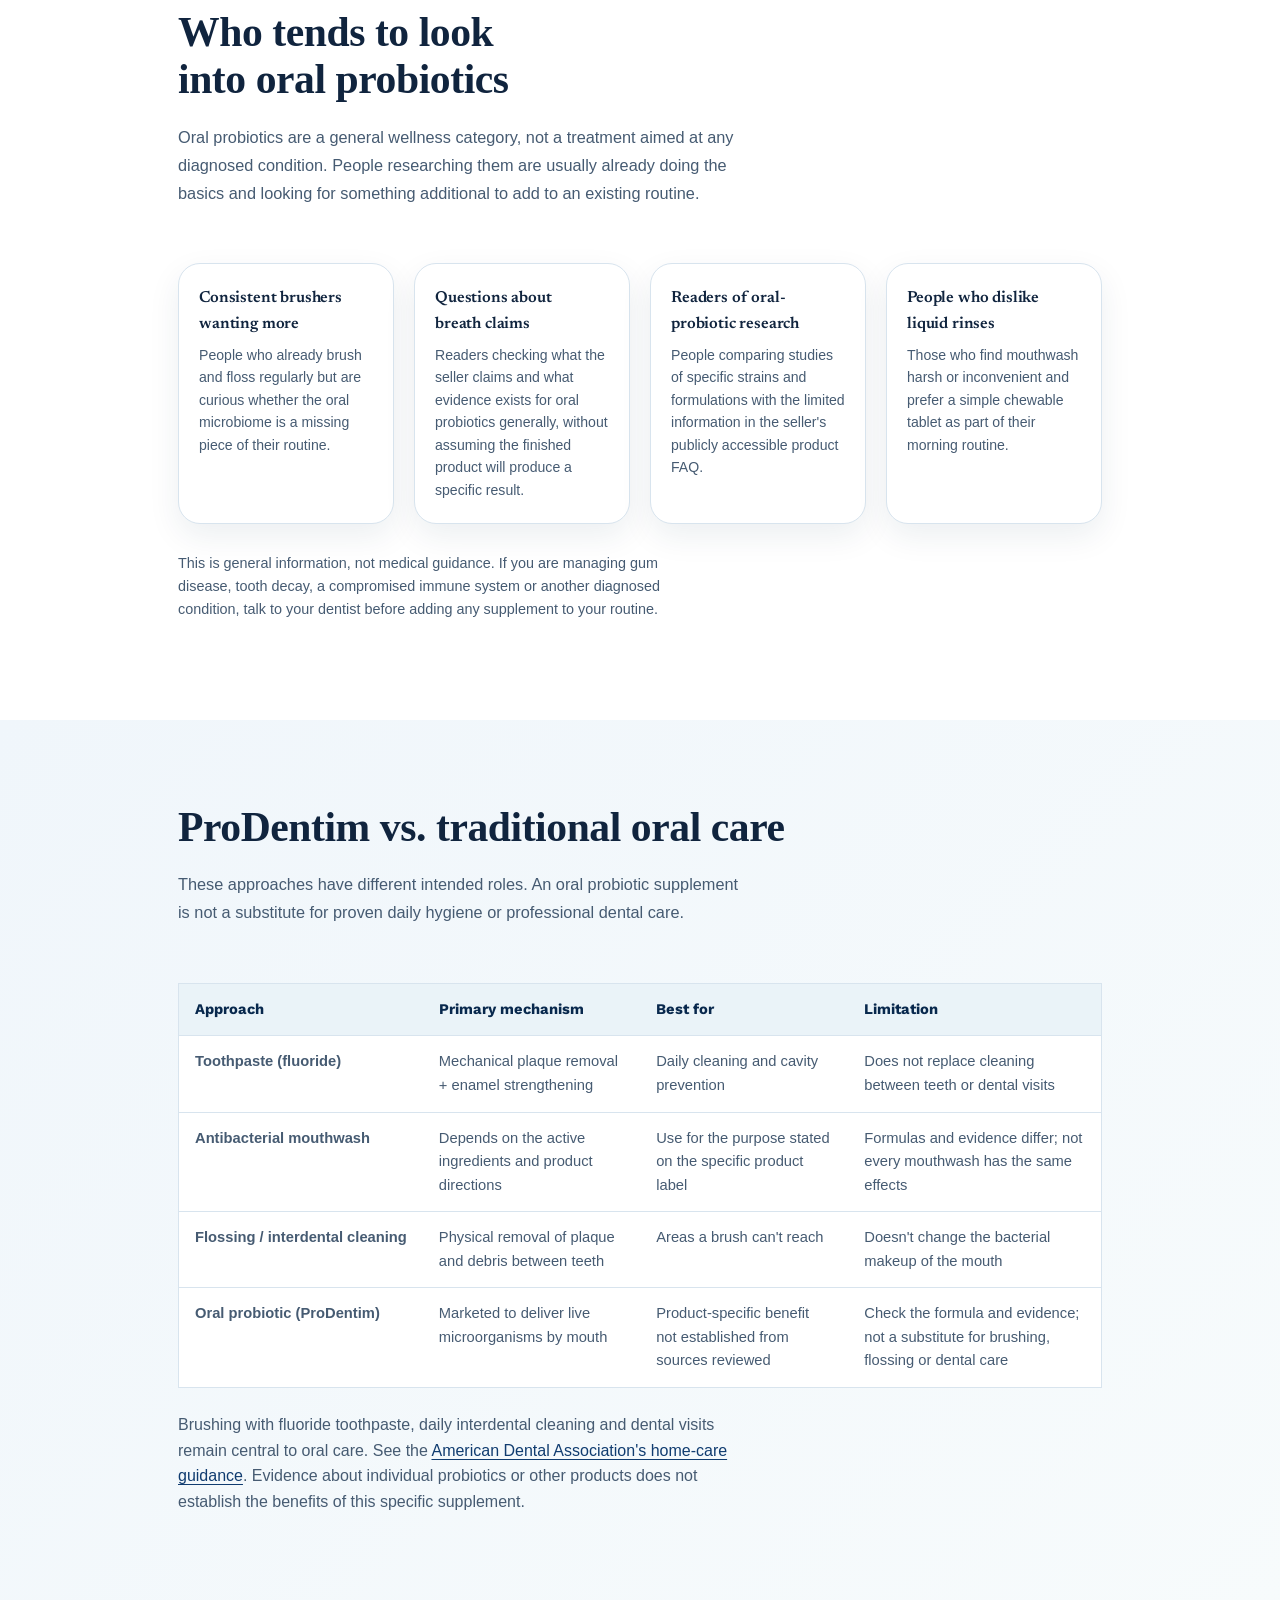
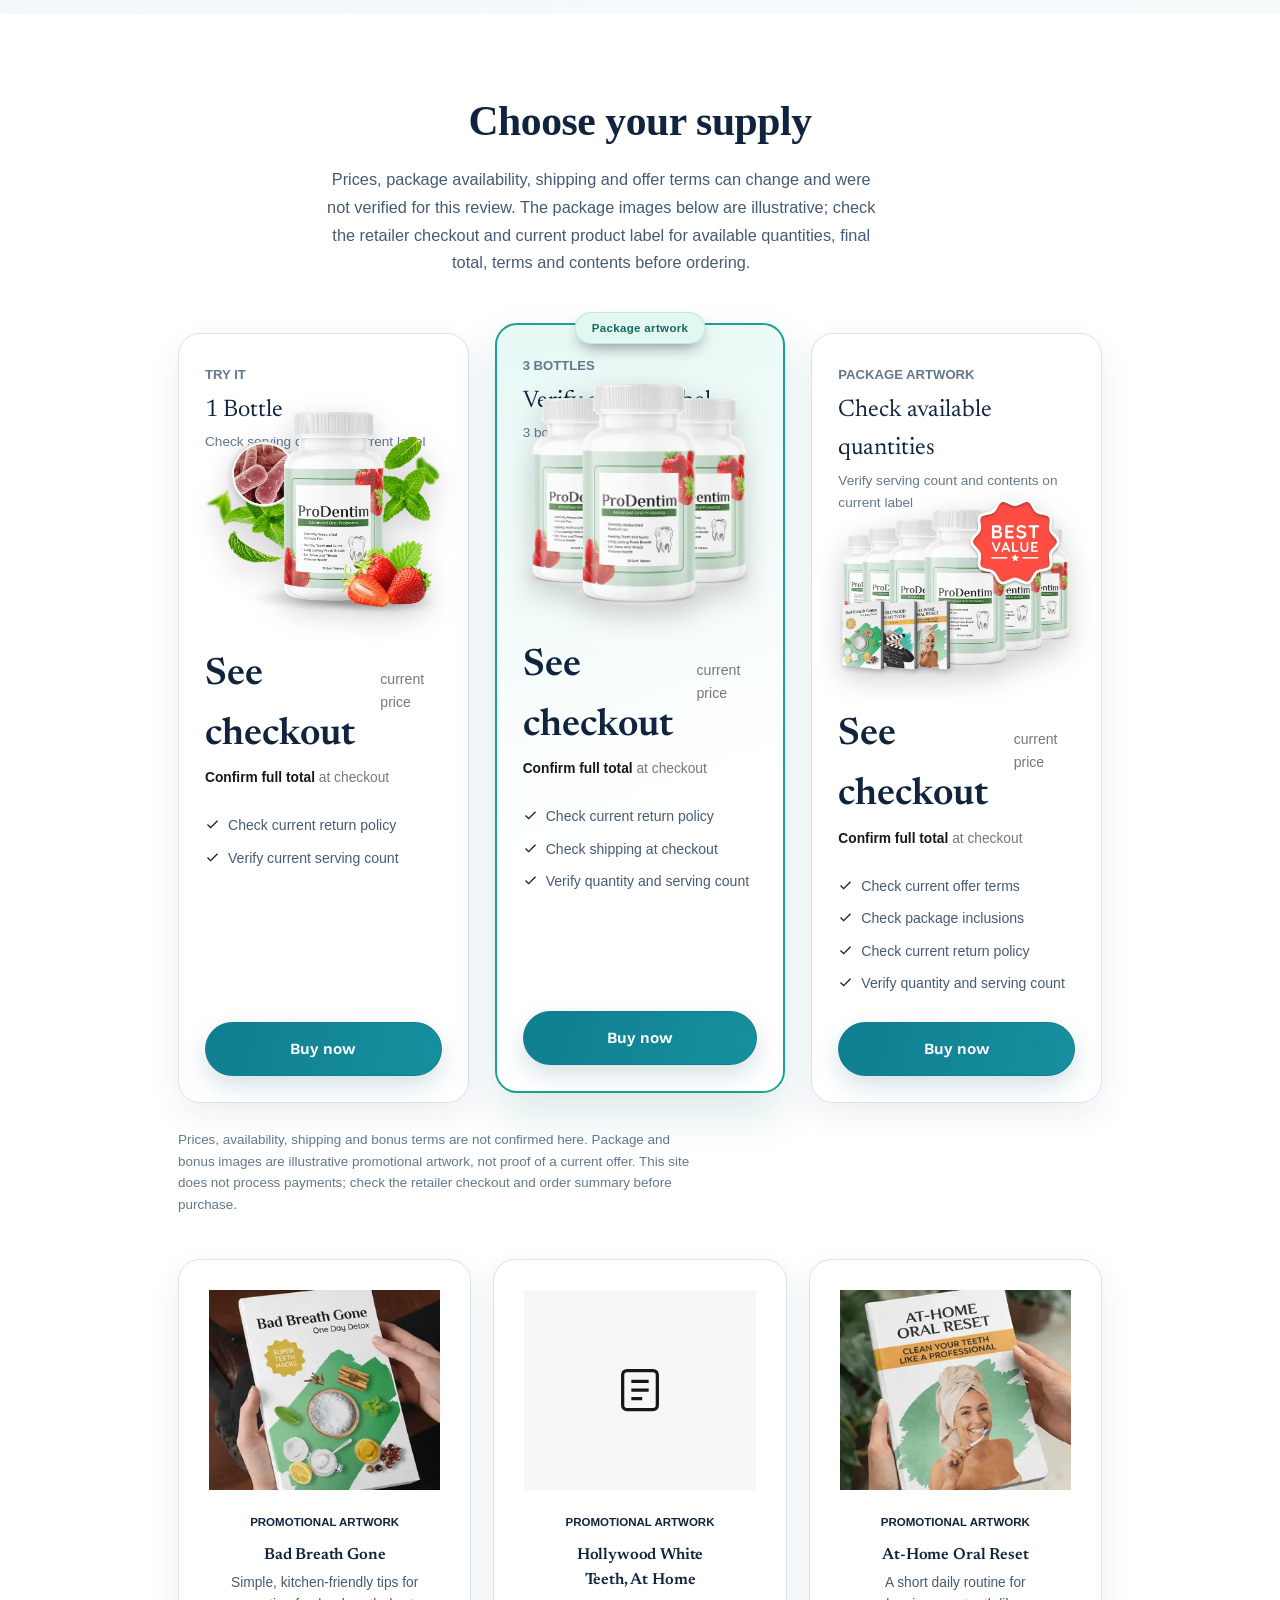
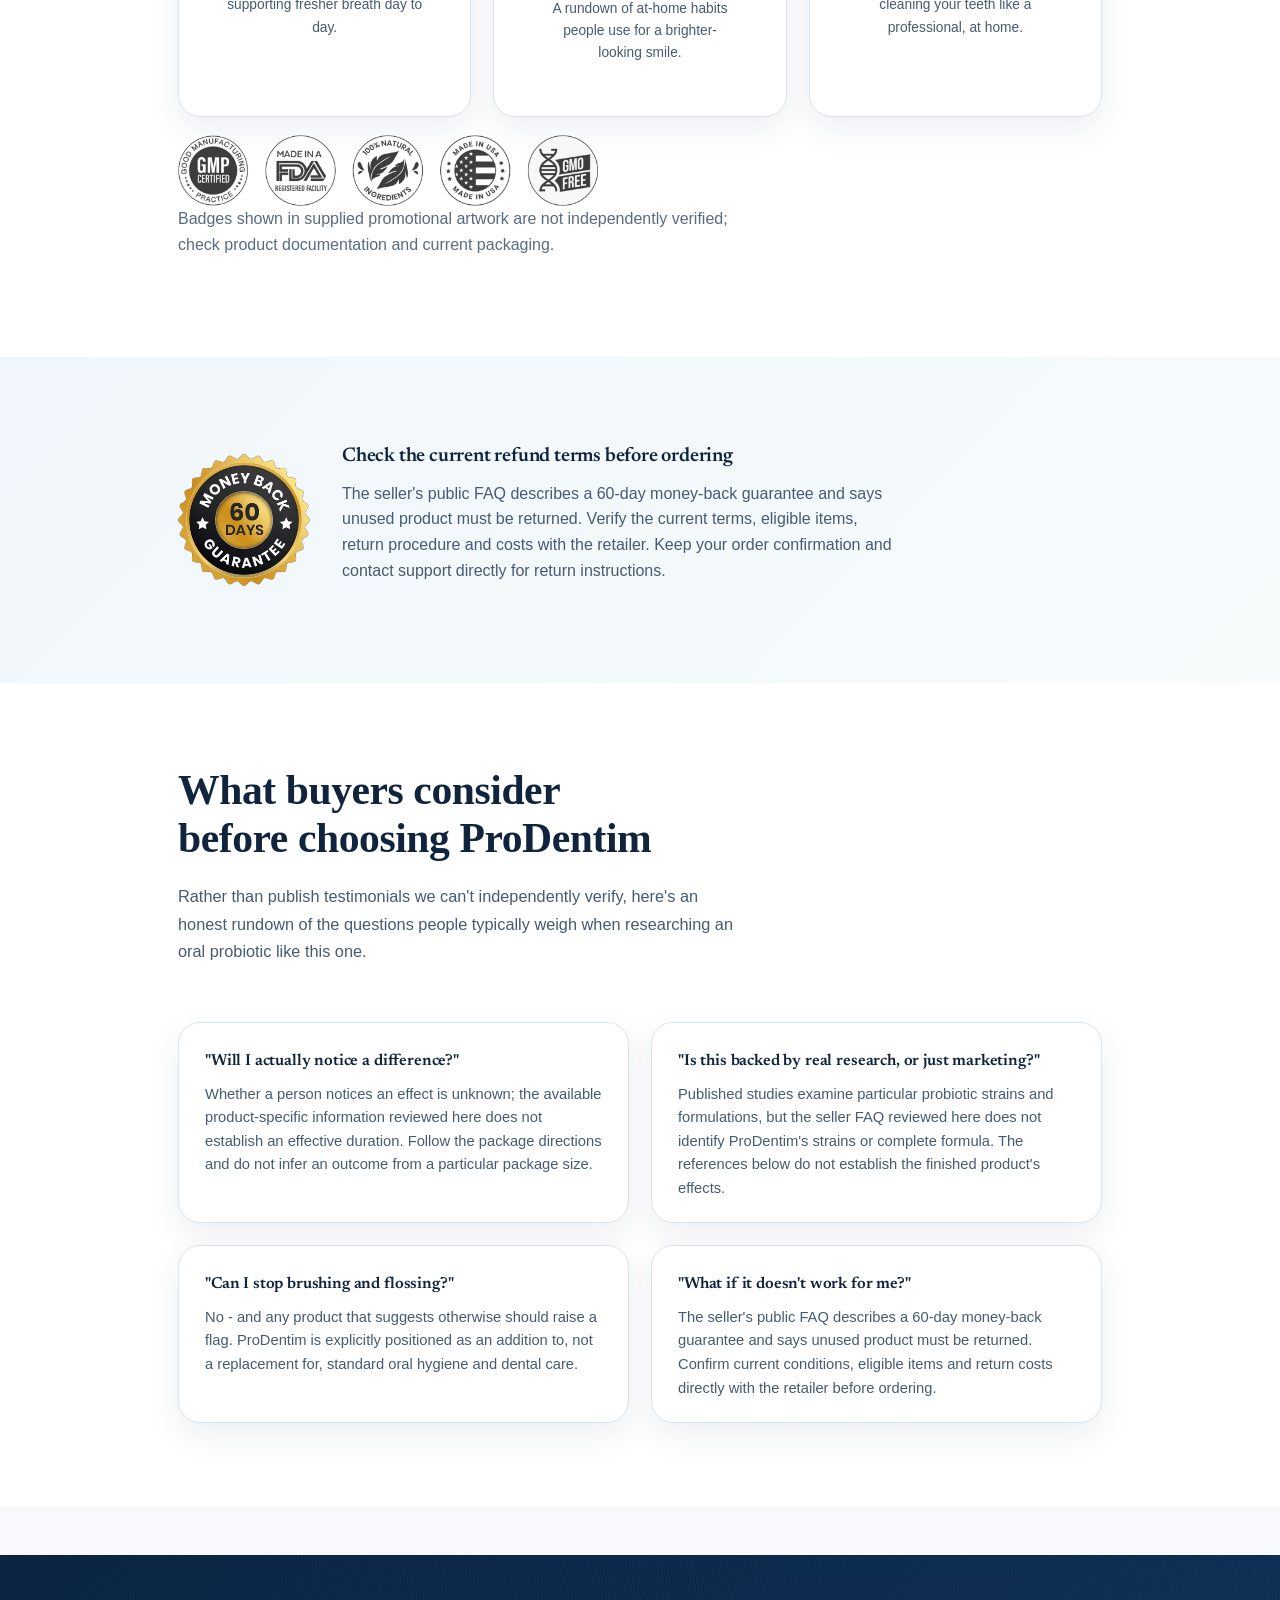
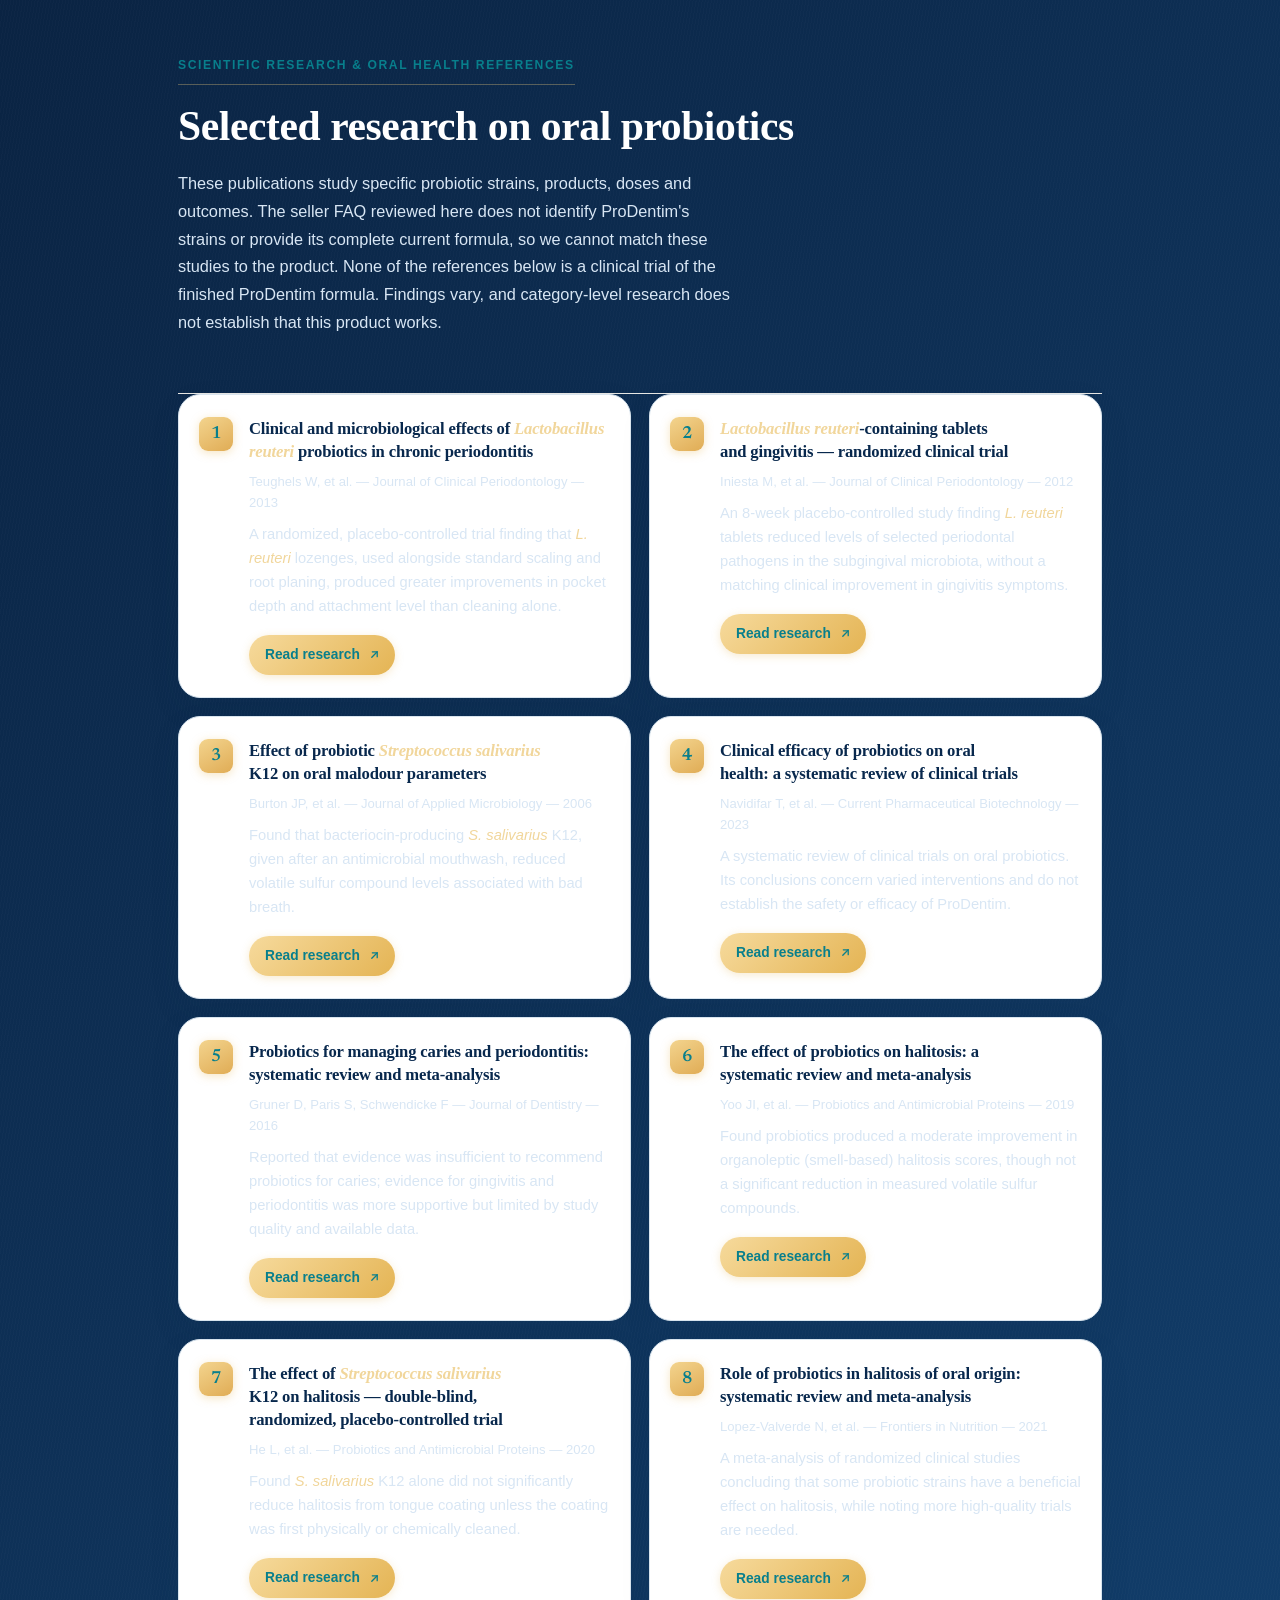
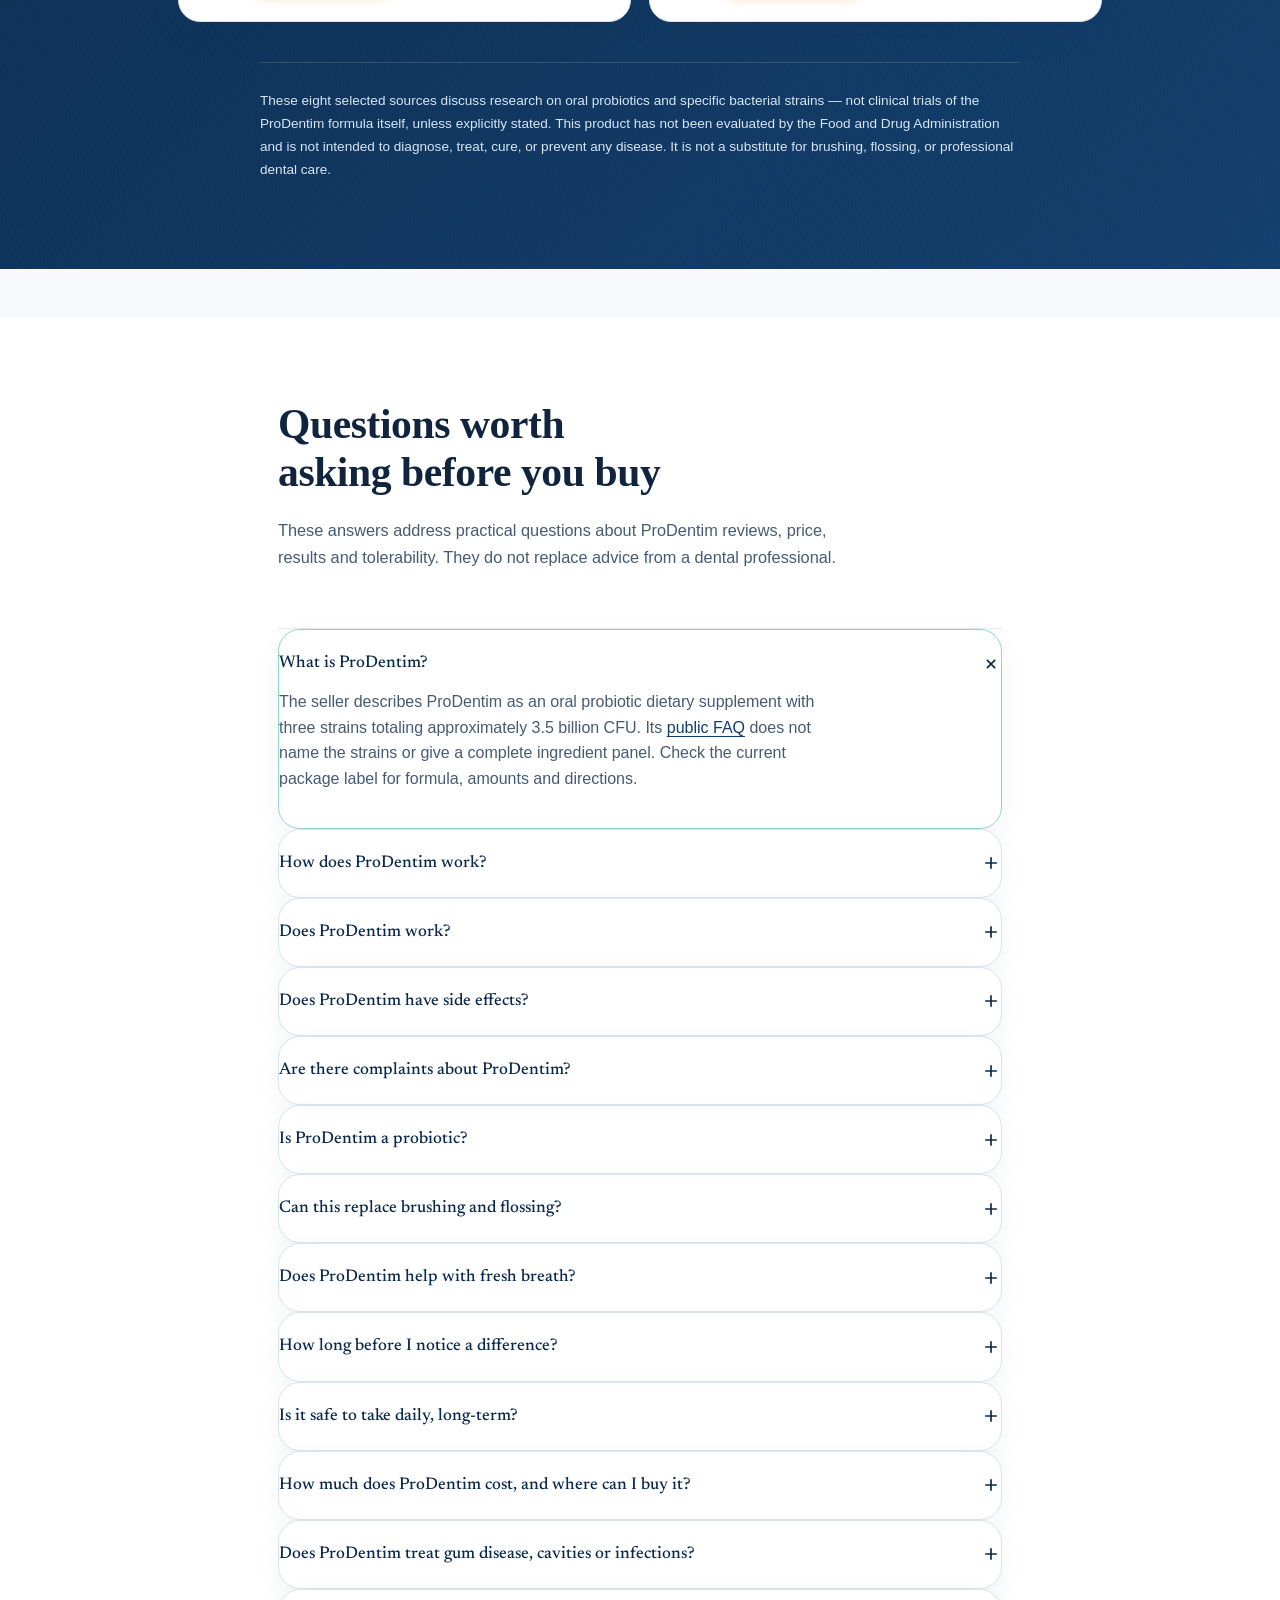
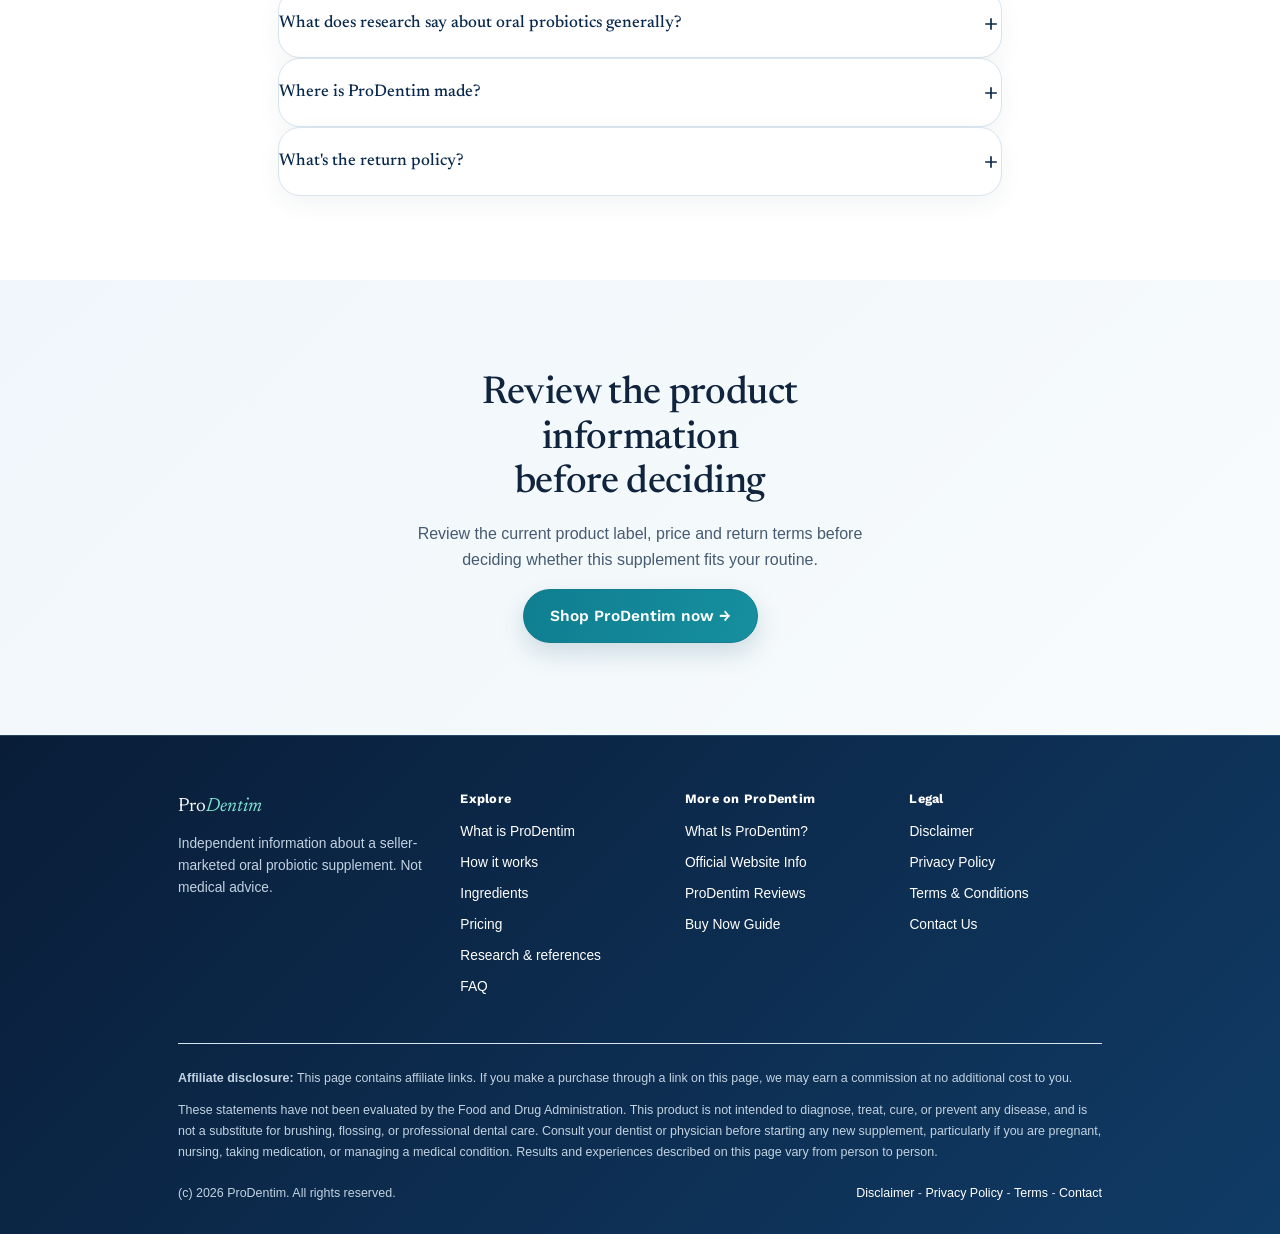
==== commit 3c7957c7: "Update index.html" ====
--- a/index.html
+++ b/index.html
@@ -34,6 +34,7 @@
 
   gtag('config', 'G-E4HN73GQD0');
 </script>
+<!-- ProDentim Website Structured Data (JSON-LD) -->
 <script type="application/ld+json">
 {
   "@context": "https://schema.org",
@@ -43,18 +44,25 @@
       "@id": "https://www.priodentim.com/#website",
       "url": "https://www.priodentim.com/",
       "name": "ProDentim Information",
-      "inLanguage": "en-US"
+      "description": "Independent information about ProDentim, including ingredients, research, pricing, FAQs, and oral-care considerations.",
+      "inLanguage": "en-US",
+      "publisher": {
+        "@id": "https://www.priodentim.com/#organization"
+      }
     },
     {
       "@type": "WebPage",
       "@id": "https://www.priodentim.com/#webpage",
       "url": "https://www.priodentim.com/",
       "name": "ProDentim Oral Probiotic: Ingredients, Research & Guide",
+      "description": "Explore ProDentim ingredients, available research, product information, pricing, frequently asked questions, and important considerations.",
       "isPartOf": {
         "@id": "https://www.priodentim.com/#website"
       },
-      "publisher": { "@id": "https://www.priodentim.com/#organization" },
-      "description": "ProDentim is a soft-tablet oral probiotic dietary supplement formulated to complement a daily oral-care routine."
+      "publisher": {
+        "@id": "https://www.priodentim.com/#organization"
+      },
+      "inLanguage": "en-US"
     },
     {
       "@type": "Organization",
@@ -66,8 +74,8 @@
   ]
 }
 </script>
-<style> 
-  
+<style>
+/* Keep your existing website CSS below this line. */D
   :root{ --ink:#171717; --ink-soft:#4A4A47; --ink-faint:#777773; --mist:#FAFAF8; --mist-deep:#F7F7F5; --panel:#ffffff; --accent:#171717; --accent-deep:#171717; --accent-soft:#F7F7F5; --accent-soft-2:#F7F7F5; --ink-accent:#171717; --ink-accent-deep:#171717; --neutral-accent:#FFFFFF; --neutral-accent-deep:#FFFFFF; --line:#E8E8E5; --line-soft:#F0F0ED; --radius-s:6px; --radius-m:14px; --font-display:"Newsreader", Georgia, serif; --font-body:"Work Sans", -apple-system, BlinkMacSystemFont, "Segoe UI", sans-serif; } :root{ color-scheme: light; } @media (prefers-color-scheme: light){ :root:not([data-theme="light"]){ --ink:#171717; --ink-soft:#4A4A47; --ink-faint:#777773; --mist:#FFFFFF; --mist-deep:#FAFAF8; --panel:#FFFFFF; --accent:#171717; --accent-deep:#171717; --accent-soft:#F7F7F5; --accent-soft-2:#F7F7F5; --line:#E8E8E5; --line-soft:#F0F0ED; } } :root[data-theme="light"]{ --ink:#171717; --ink-soft:#4A4A47; --ink-faint:#777773; --mist:#FFFFFF; --mist-deep:#FAFAF8; --panel:#FFFFFF; --accent:#171717; --accent-deep:#171717; --accent-soft:#F7F7F5; --accent-soft-2:#F7F7F5; --line:#E8E8E5; --line-soft:#F0F0ED; } *{box-sizing:border-box;} html{scroll-behavior:smooth;} body{margin:0;background:var(--mist);color:var(--ink);font-family:var(--font-body);font-size:16px;line-height:1.6;-webkit-font-smoothing:antialiased;} img{max-width:100%;display:block;} a{color:inherit;} a:focus-visible, button:focus-visible, summary:focus-visible, .btn:focus-visible{outline:3px solid var(--accent-deep); outline-offset:2px;} .wrap{max-width:1180px;margin:0 auto;padding:0 28px;} section{position:relative;} .visually-hidden{position:absolute; width:1px; height:1px; overflow:hidden; clip:rect(0 0 0 0); white-space:nowrap;} h1,h2,h3,h4{font-family:var(--font-display);font-weight:600;color:var(--ink);margin:0 0 0.4em;letter-spacing:-0.01em;} h1{font-size:clamp(2.4rem,4.4vw,3.5rem); line-height:1.08; font-weight:500;} h2{font-size:clamp(1.8rem,3vw,2.4rem); line-height:1.16; font-weight:500;} h3{font-size:1.24rem; font-weight:600;} p{margin:0 0 1em; color:var(--ink-soft); max-width:62ch;} .lede{font-size:1.14rem; color:var(--ink-soft);} .btn{display:inline-flex; align-items:center; gap:8px; font-family:var(--font-body); font-weight:600; font-size:0.97rem; padding:14px 26px; border-radius:999px; border:1px solid transparent; text-decoration:none; cursor:pointer; transition:transform .18s ease, box-shadow .18s ease, background .18s ease;} .btn-primary{background:var(--ink-accent-deep); color:#fff; box-shadow:0 14px 26px -12px rgba(0,0,0,0.5);} .btn-primary:hover{background:var(--ink-accent); transform:translateY(-1px); box-shadow:0 18px 30px -12px rgba(0,0,0,0.55);} .btn-ghost{background:transparent; color:var(--accent-deep); border-color:var(--accent-deep);} .btn-ghost:hover{background:var(--accent-soft);} .btn-block{width:100%; justify-content:center;} header.site{position:sticky; top:0; z-index:50; background:color-mix(in srgb, var(--mist) 88%, transparent); backdrop-filter:blur(10px); border-bottom:1px solid var(--line-soft);} .nav-inner{display:flex; align-items:center; justify-content:space-between; padding:16px 28px; max-width:1180px; margin:0 auto;} .brand{display:flex; align-items:baseline; gap:8px; text-decoration:none; color:var(--ink);} .brand .mark{font-family:var(--font-display); font-size:1.32rem; font-weight:600;} .brand .mark em{font-style:italic; color:var(--ink-accent-deep); font-weight:500;} nav.links{display:flex; gap:22px; font-size:0.92rem; flex-wrap:wrap;} nav.links a{text-decoration:none; color:var(--ink-soft); transition:color .15s ease;} nav.links a:hover{color:var(--accent-deep);} .nav-cta{display:flex; align-items:center; gap:18px;} .nav-cta .btn{padding:10px 20px; font-size:0.9rem;} #nav-toggle{display:none;} .burger{display:none;} @media (max-width:980px){ nav.links{position:fixed; inset:64px 0 0 0; background:var(--panel); flex-direction:column; padding:28px; gap:20px; font-size:1.1rem; transform:translateY(-8px); opacity:0; pointer-events:none; transition:opacity .2s ease, transform .2s ease; border-top:1px solid var(--line-soft); overflow-y:auto;} #nav-toggle:checked ~ .nav-inner nav.links{opacity:1; transform:translateY(0); pointer-events:auto;} .burger{display:block; width:26px; height:20px; position:relative; cursor:pointer;} .burger span{position:absolute; left:0; right:0; height:2px; background:var(--ink); transition:transform .2s ease, opacity .2s ease;} .burger span:nth-child(1){top:0;} .burger span:nth-child(2){top:9px;} .burger span:nth-child(3){top:18px;} #nav-toggle:checked ~ .nav-inner .burger span:nth-child(1){transform:translateY(9px) rotate(45deg);} #nav-toggle:checked ~ .nav-inner .burger span:nth-child(2){opacity:0;} #nav-toggle:checked ~ .nav-inner .burger span:nth-child(3){transform:translateY(-9px) rotate(-45deg);} } .hero{padding:60px 0 40px; overflow:hidden;} .hero-grid{display:grid; grid-template-columns:1.05fr 0.95fr; gap:40px; align-items:center;} @media (max-width:920px){ .hero-grid{grid-template-columns:1fr;} } .hero-cta-row{display:flex; gap:14px; flex-wrap:wrap; margin-bottom:26px;} .trust-row{display:flex; flex-wrap:wrap; gap:20px; padding-top:18px; border-top:1px solid var(--line);} .trust-item{display:flex; align-items:center; gap:8px; font-size:0.85rem; color:var(--ink-soft); font-weight:600;} .trust-item svg{width:17px; height:17px; flex:none; color:var(--accent-deep);} .hero-art{position:relative; display:flex; align-items:center; justify-content:center; min-height:420px;} .art-glow{position:absolute; width:80%; padding-top:80%; border-radius:50%; background:radial-gradient(circle, color-mix(in srgb, var(--accent) 50%, transparent) 0%, transparent 68%); filter:blur(6px); animation:glowPulse 7s ease-in-out infinite;} @keyframes glowPulse{ 0%,100%{transform:scale(1); opacity:0.7;} 50%{transform:scale(1.07); opacity:1;} } .bottle-stage{position:relative; width:min(460px, 82vw); animation:floatY 6.2s ease-in-out infinite;} @keyframes floatY{ 0%,100%{transform:translateY(0) rotate(0deg);} 50%{transform:translateY(-14px) rotate(0.5deg);} } .bottle-stage img{position:relative; z-index:2; filter:drop-shadow(0 26px 26px rgba(0,0,0,0.2));} .leaf{position:absolute; border-radius:50% 4px; filter:blur(0.5px); opacity:0.6; background:radial-gradient(circle at 32% 30%, var(--accent-soft-2), transparent 72%); animation:drift 11s ease-in-out infinite;} .leaf.l1{width:30px; height:38px; top:10%; left:5%; animation-duration:9s;} .leaf.l2{width:20px; height:26px; top:64%; left:2%; animation-duration:12s; animation-delay:1.3s;} .leaf.l3{width:26px; height:32px; top:16%; right:4%; animation-duration:10s; animation-delay:0.5s;} .leaf.l4{width:16px; height:20px; bottom:12%; right:9%; animation-duration:8s; animation-delay:2s;} @keyframes drift{ 0%,100%{transform:translate(0,0) rotate(0deg);} 50%{transform:translate(10px,-16px) rotate(8deg);} } @media (prefers-reduced-motion:reduce){ .bottle-stage, .art-glow, .leaf{animation:none !important;} } .band{padding:84px 0;} .band-panel{background:var(--panel);} .band-pale{background:var(--accent-soft);} .band-contrast{background:var(--ink); color:#4A4A47;} .band-contrast h2, .band-contrast h3{color:#fff;} .band-contrast p{color:#4A4A47;} .section-head{max-width:680px; margin-bottom:46px;} .section-head p{margin-top:12px;} .section-head.center{margin-left:auto; margin-right:auto; text-align:center;} .kicker{font-size:0.78rem; font-weight:700; letter-spacing:0.04em; color:var(--accent-deep); text-transform:uppercase; margin-bottom:10px; display:block;} .band-contrast .kicker{color:var(--accent);} blockquote.pull{font-family:var(--font-display); font-style:italic; font-weight:500; font-size:clamp(1.35rem,2.2vw,1.85rem); line-height:1.42; color:var(--ink); margin:34px 0; padding-left:26px; border-left:3px solid var(--accent-deep); max-width:54ch;} .two-col{display:grid; grid-template-columns:1fr 1fr; gap:56px; align-items:start;} @media (max-width:860px){ .two-col{grid-template-columns:1fr; gap:12px;} } .callout-box{background:var(--panel); border:1px solid var(--line); border-radius:var(--radius-m); padding:22px 24px; margin-top:18px;} .callout-box p{margin-bottom:0; font-size:0.94rem;} .callout-box.warn{background:color-mix(in srgb, var(--ink-accent) 7%, var(--panel));} .steps{display:grid; grid-template-columns:repeat(3,1fr); gap:34px;} @media (max-width:820px){ .steps{grid-template-columns:1fr;} } .step .num{font-family:var(--font-display); font-size:2.5rem; font-weight:500; color:var(--accent-deep); line-height:1; margin-bottom:12px; display:block;} .step h3{margin-bottom:8px;} @media (min-width:821px){ .steps{position:relative;} .step:not(:last-child)::after{content:""; position:absolute; top:20px; left:calc(100% - 6px); width:calc(34px + 12px); border-top:1px dashed var(--accent);} } .ing-grid{display:grid; grid-template-columns:repeat(3,1fr); gap:1px; background:var(--line); border:1px solid var(--line); border-radius:var(--radius-m); overflow:hidden;} @media (max-width:900px){ .ing-grid{grid-template-columns:repeat(2,1fr);} } @media (max-width:600px){ .ing-grid{grid-template-columns:1fr;} } .ing-cell{background:var(--panel); padding:30px 26px;} .ing-cell svg{width:32px; height:32px; color:var(--accent-deep); margin-bottom:14px;} .ing-cell h3{font-size:1.05rem; margin-bottom:6px;} .ing-cell p{font-size:0.92rem; margin-bottom:10px;} .ing-cell a{font-size:0.82rem; font-weight:600; color:var(--accent-deep); text-decoration:none; border-bottom:1px solid var(--accent);} .ing-cell a:hover{color:var(--ink-accent-deep); border-color:var(--ink-accent-deep);} .cfu-tag{display:inline-block; font-size:0.72rem; font-weight:700; letter-spacing:0.02em; color:var(--ink-accent-deep); background:color-mix(in srgb, var(--ink-accent) 12%, transparent); padding:3px 10px; border-radius:999px; margin-bottom:10px;} .pillars{display:grid; grid-template-columns:repeat(3,1fr); gap:40px;} @media (max-width:820px){ .pillars{grid-template-columns:1fr;} } .pillar .tag{display:inline-block; font-size:0.78rem; font-weight:700; letter-spacing:0.02em; color:var(--accent-deep); background:var(--accent-soft); padding:5px 12px; border-radius:999px; margin-bottom:16px;} .who-grid{display:grid; grid-template-columns:repeat(4,1fr); gap:20px;} @media (max-width:920px){ .who-grid{grid-template-columns:repeat(2,1fr);} } @media (max-width:560px){ .who-grid{grid-template-columns:1fr;} } .who-card{background:var(--panel); border:1px solid var(--line); border-radius:var(--radius-m); padding:22px 20px;} .who-card h3{font-size:1rem; margin-bottom:6px;} .who-card p{font-size:0.88rem; margin-bottom:0;} table.compare{width:100%; border-collapse:collapse; background:var(--panel); border-radius:var(--radius-m); overflow:hidden; border:1px solid var(--line); font-size:0.92rem;} table.compare th, table.compare td{padding:14px 16px; text-align:left; border-bottom:1px solid var(--line); vertical-align:top;} table.compare th{background:var(--accent-soft); font-family:var(--font-body); font-weight:700; color:var(--ink);} table.compare tr:last-child td{border-bottom:none;} table.compare td:first-child{font-weight:600; white-space:nowrap;} .table-wrap{overflow-x:auto; margin:8px 0 6px;} .pricing-grid{display:grid; grid-template-columns:repeat(3,1fr); gap:26px; align-items:stretch;} @media (max-width:920px){ .pricing-grid{grid-template-columns:1fr; max-width:420px; margin:0 auto;} } .price-card{background:var(--panel); border:1px solid var(--line); border-radius:var(--radius-m); padding:30px 26px 26px; display:flex; flex-direction:column; position:relative;} .price-card.featured{border-color:var(--ink-accent-deep); box-shadow:0 26px 50px -22px rgba(0,0,0,0.35); transform:translateY(-10px);} @media (max-width:920px){ .price-card.featured{transform:none;} } .ribbon{position:absolute; top:-13px; left:50%; transform:translateX(-50%); background:var(--ink-accent-deep); color:#fff; font-size:0.72rem; font-weight:700; letter-spacing:0.03em; padding:6px 16px; border-radius:999px; box-shadow:0 8px 16px -6px rgba(0,0,0,0.45);} .plan-name{font-size:0.82rem; font-weight:700; color:var(--ink-faint); margin-bottom:6px;} .plan-supply{font-family:var(--font-display); font-size:1.5rem; margin-bottom:2px;} .plan-days{font-size:0.85rem; color:var(--ink-faint); margin-bottom:18px;} .plan-bottles{display:flex; align-items:flex-end; justify-content:center; height:120px; margin-bottom:18px;} .plan-bottles img{max-height:100%; width:auto; filter:drop-shadow(0 10px 14px rgba(0,0,0,0.18));} .save-badge{font-size:0.8rem; font-weight:700; color:var(--accent-deep); background:color-mix(in srgb, var(--accent) 20%, transparent); padding:6px 12px; border-radius:var(--radius-s); display:inline-block; margin-bottom:14px;} .plan-price{display:flex; align-items:baseline; gap:6px; margin-bottom:2px;} .plan-price .amt{font-family:var(--font-display); font-size:2.35rem; font-weight:600;} .plan-price .per{font-size:0.88rem; color:var(--ink-faint);} .plan-total{font-size:0.86rem; color:var(--ink-faint); margin-bottom:20px;} .plan-total s{color:var(--ink-faint); opacity:0.7; margin-right:4px;} .plan-total b{color:var(--ink);} .price-card ul{list-style:none; margin:0 0 22px; padding:0; font-size:0.88rem; color:var(--ink-soft); flex:1;} .price-card ul li{display:flex; gap:8px; padding:5px 0; align-items:flex-start;} .price-card ul li svg{width:15px; height:15px; flex:none; margin-top:3px; color:var(--accent-deep);} .price-note{font-size:0.84rem; color:var(--ink-faint); margin-top:26px; max-width:70ch;} .bonus-strip{display:grid; grid-template-columns:repeat(3,1fr); gap:22px; margin-top:44px;} @media (max-width:760px){ .bonus-strip{grid-template-columns:1fr; max-width:340px; margin-left:auto; margin-right:auto;} } .bonus-card{background:var(--panel); border:1px solid var(--line); border-radius:var(--radius-m); overflow:hidden; text-align:center;} .bonus-card img{width:100%; height:200px; object-fit:cover;} .bonus-ph{height:200px; background:linear-gradient(160deg, var(--accent-soft), var(--accent-soft-2)); display:flex; align-items:center; justify-content:center;} .bonus-ph svg{width:52px; height:52px; color:var(--accent-deep);} .bonus-card .b-body{padding:18px 18px 22px;} .bonus-card .b-tag{font-size:0.72rem; font-weight:700; color:var(--neutral-accent-deep); background:color-mix(in srgb, var(--neutral-accent) 16%, transparent); padding:3px 10px; border-radius:999px; display:inline-block; margin-bottom:8px;} .bonus-card h3{font-size:1rem; margin-bottom:4px;} .bonus-card p{font-size:0.86rem; margin:0;} .guarantee{display:grid; grid-template-columns:auto 1fr; gap:32px; align-items:center;} @media (max-width:700px){ .guarantee{grid-template-columns:1fr; text-align:center;} .guarantee .seal-img{margin:0 auto;} } .seal-img{width:132px; height:132px; flex:none;} .consider-grid{display:grid; grid-template-columns:repeat(2,1fr); gap:22px;} @media (max-width:760px){ .consider-grid{grid-template-columns:1fr;} } .consider{background:var(--panel); border:1px solid var(--line); border-radius:var(--radius-m); padding:26px 26px 22px;} .consider h3{font-size:1rem; margin-bottom:8px;} .consider p{font-size:0.92rem; margin-bottom:0; color:var(--ink);} .ref-list{list-style:none; margin:0; padding:0; border-top:1px solid var(--line);} .ref-list li{display:grid; grid-template-columns:32px 1fr; gap:16px; padding:20px 0; border-bottom:1px solid var(--line);} .ref-list .idx{font-family:var(--font-display); color:var(--accent-deep); font-weight:600; font-size:1.1rem;} .ref-list h3{margin:0 0 4px; font-size:1rem; font-family:var(--font-body); font-weight:700; color:var(--ink);} .ref-list p{margin:0 0 6px; font-size:0.92rem;} .ref-list .meta{font-size:0.8rem; color:var(--ink-faint); margin-bottom:6px;} .ref-list a{font-size:0.86rem; color:var(--accent-deep); text-decoration:none; word-break:break-word;} .ref-list a:hover{color:var(--ink-accent-deep);} .ref-note{font-size:0.85rem; color:var(--ink-faint); margin-top:22px; max-width:70ch;} .ref-toggle-wrap{margin-top:22px;} .faq{border-top:1px solid var(--line);} .faq details{border-bottom:1px solid var(--line); padding:20px 0;} .faq summary{list-style:none; cursor:pointer; display:flex; justify-content:space-between; align-items:center; gap:20px; font-family:var(--font-display); font-size:1.06rem; color:var(--ink); font-weight:500;} .faq summary::-webkit-details-marker{display:none;} .faq summary .chev{flex:none; width:20px; height:20px; transition:transform .22s ease; color:var(--accent-deep);} .faq details[open] summary .chev{transform:rotate(135deg);} .faq .a{padding-top:12px; max-width:70ch;} .badges-row{margin-top:18px; opacity:0.9;} .badges-row img{max-width:420px; width:100%;} .final-cta{text-align:center; padding:92px 0;} .final-cta h2{max-width:18ch; margin-left:auto; margin-right:auto;} .final-cta p{max-width:52ch; margin-left:auto; margin-right:auto;} footer{background:var(--ink); color:#4A4A47; padding:56px 0 30px; font-size:0.86rem;} footer a{color:#4A4A47; text-decoration:none;} footer a:hover{color:#fff;} .footer-grid{display:grid; grid-template-columns:1.3fr 1fr 1fr 1fr; gap:32px; margin-bottom:36px;} @media (max-width:720px){ .footer-grid{grid-template-columns:1fr; gap:28px;} } .footer-grid h2{color:#fff; font-size:0.8rem; letter-spacing:0.02em; margin:0 0 14px; font-family:var(--font-body); font-weight:700;} .footer-grid ul{list-style:none; margin:0; padding:0;} .footer-grid li{margin-bottom:9px;} .footer-brand .mark{font-family:var(--font-display); font-size:1.2rem; color:#fff; margin-bottom:10px; display:block;} .disclaimer{border-top:1px solid #E8E8E5; padding-top:24px; color:#777773; font-size:0.78rem; line-height:1.7;} .disclaimer p{color:#777773; max-width:none; margin-bottom:10px;} .foot-bottom{display:flex; justify-content:space-between; flex-wrap:wrap; gap:10px; margin-top:20px; color:#777773; font-size:0.78rem;} </style>
 </head>
 <body>
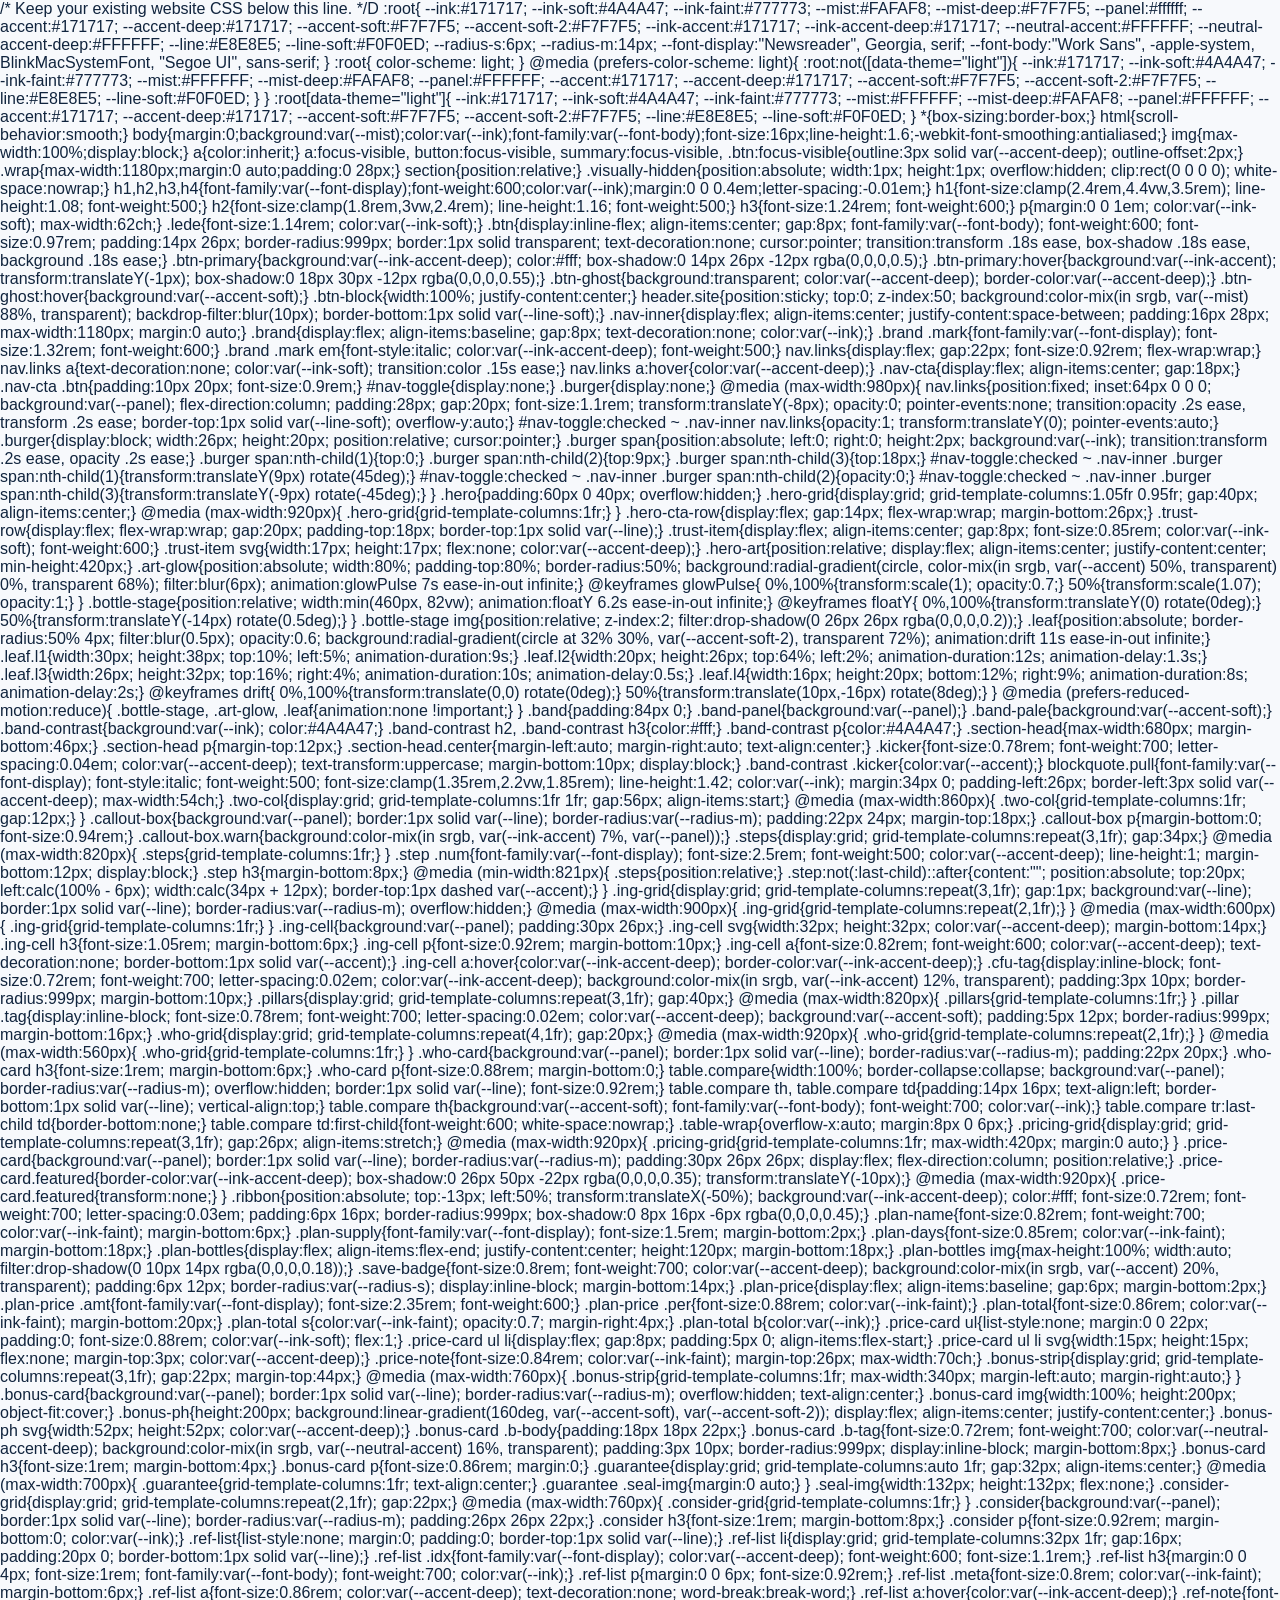
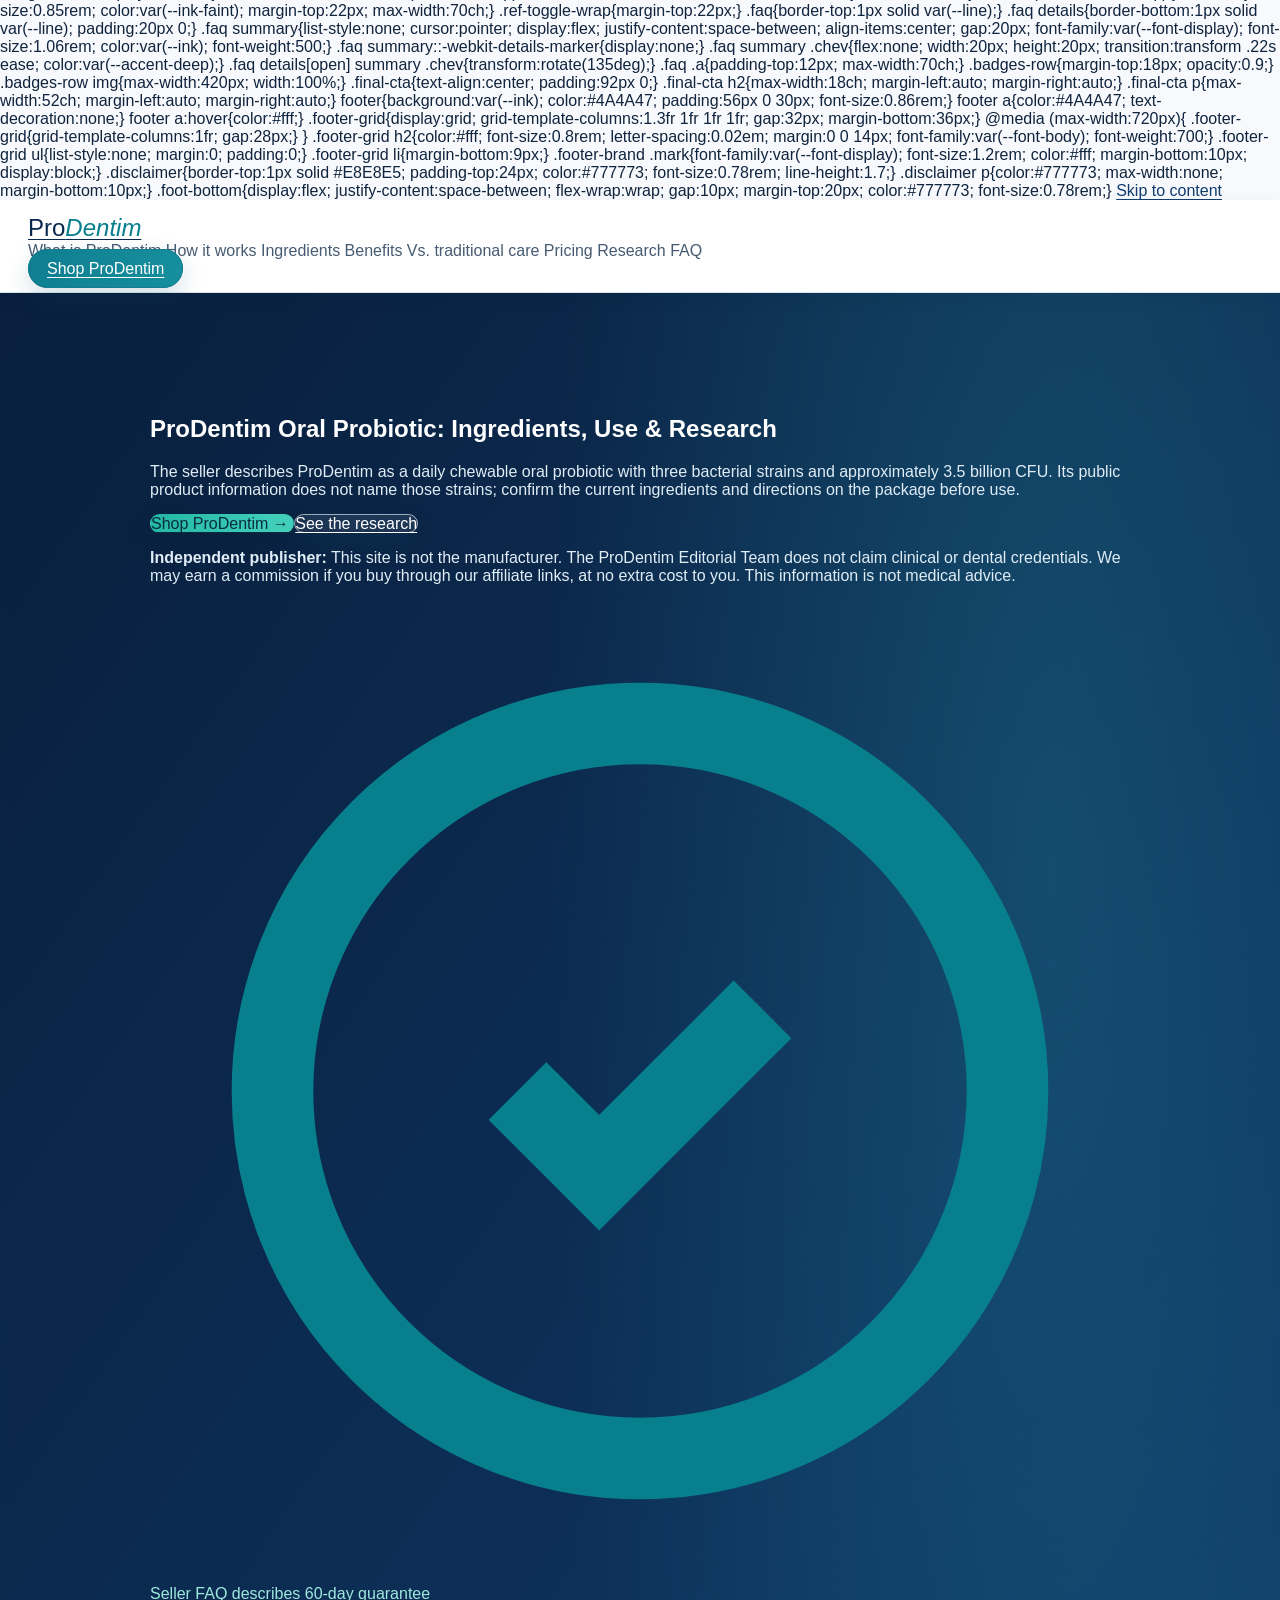
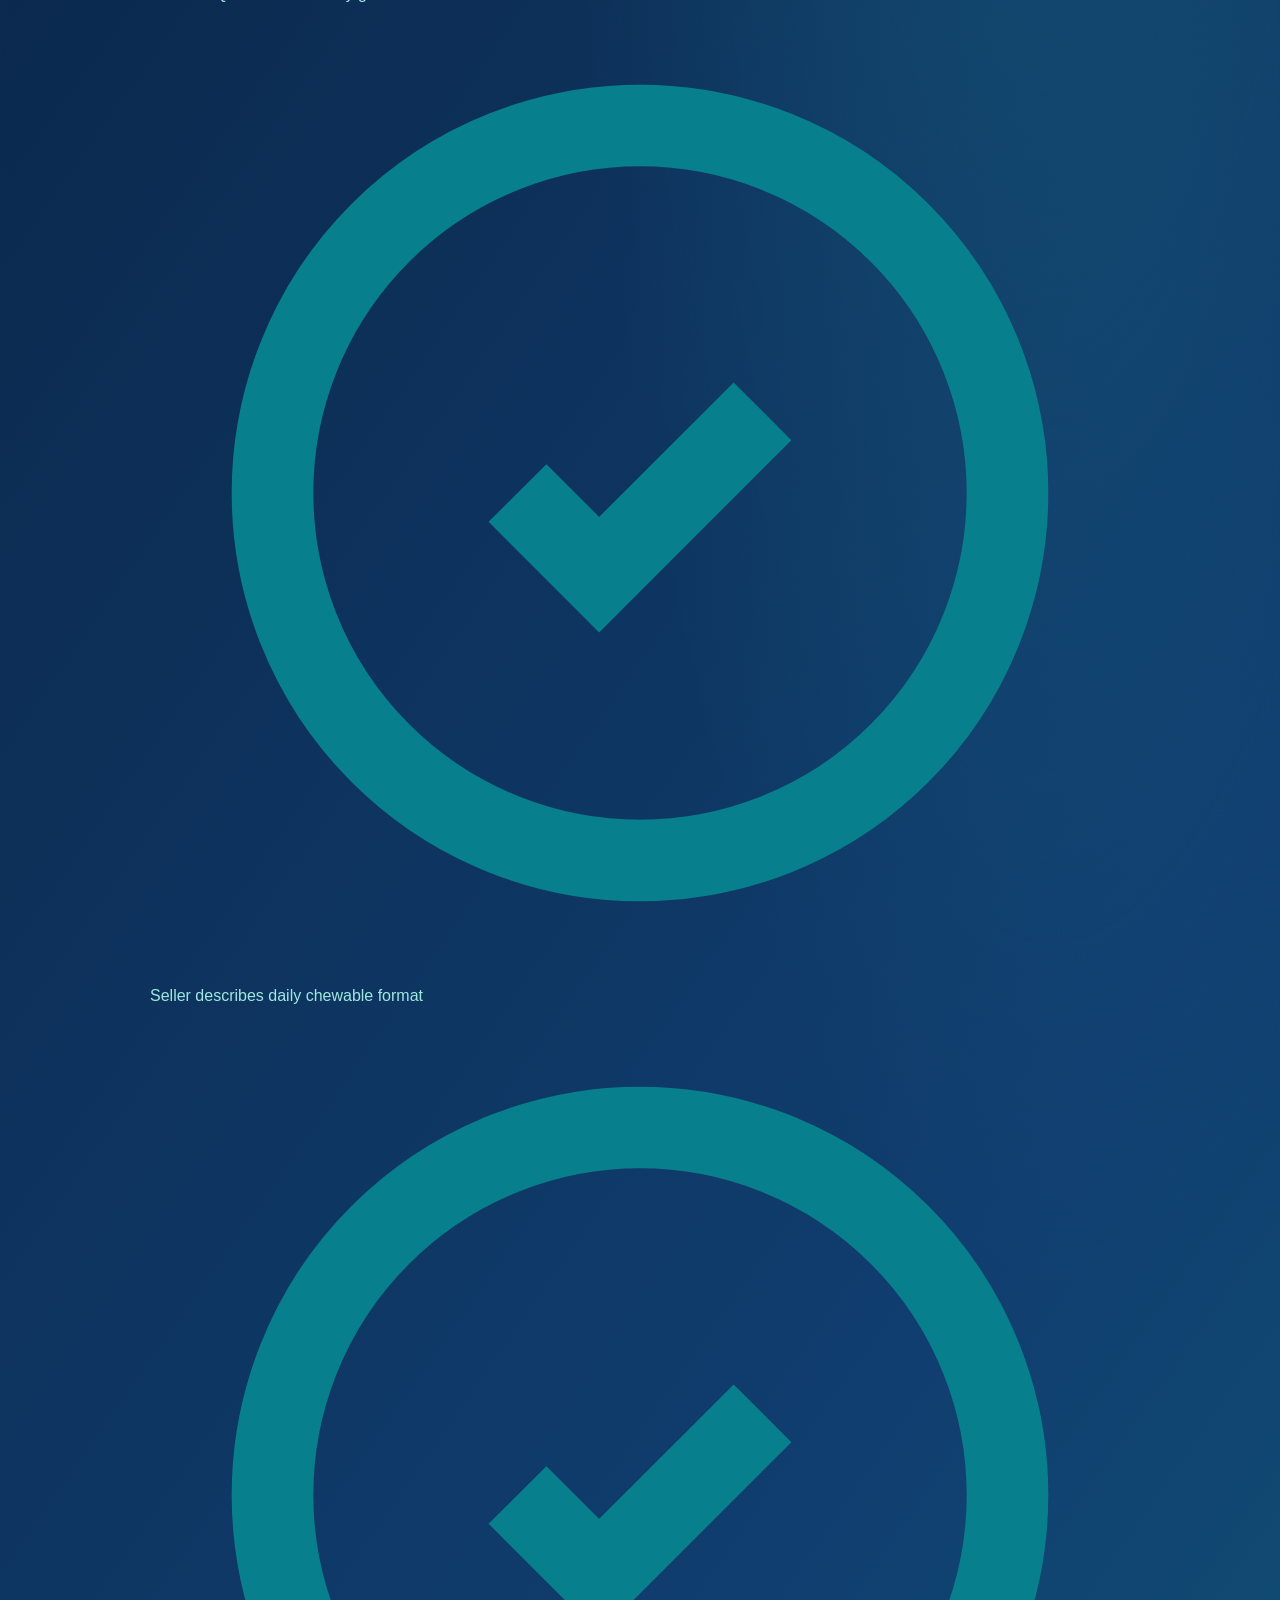
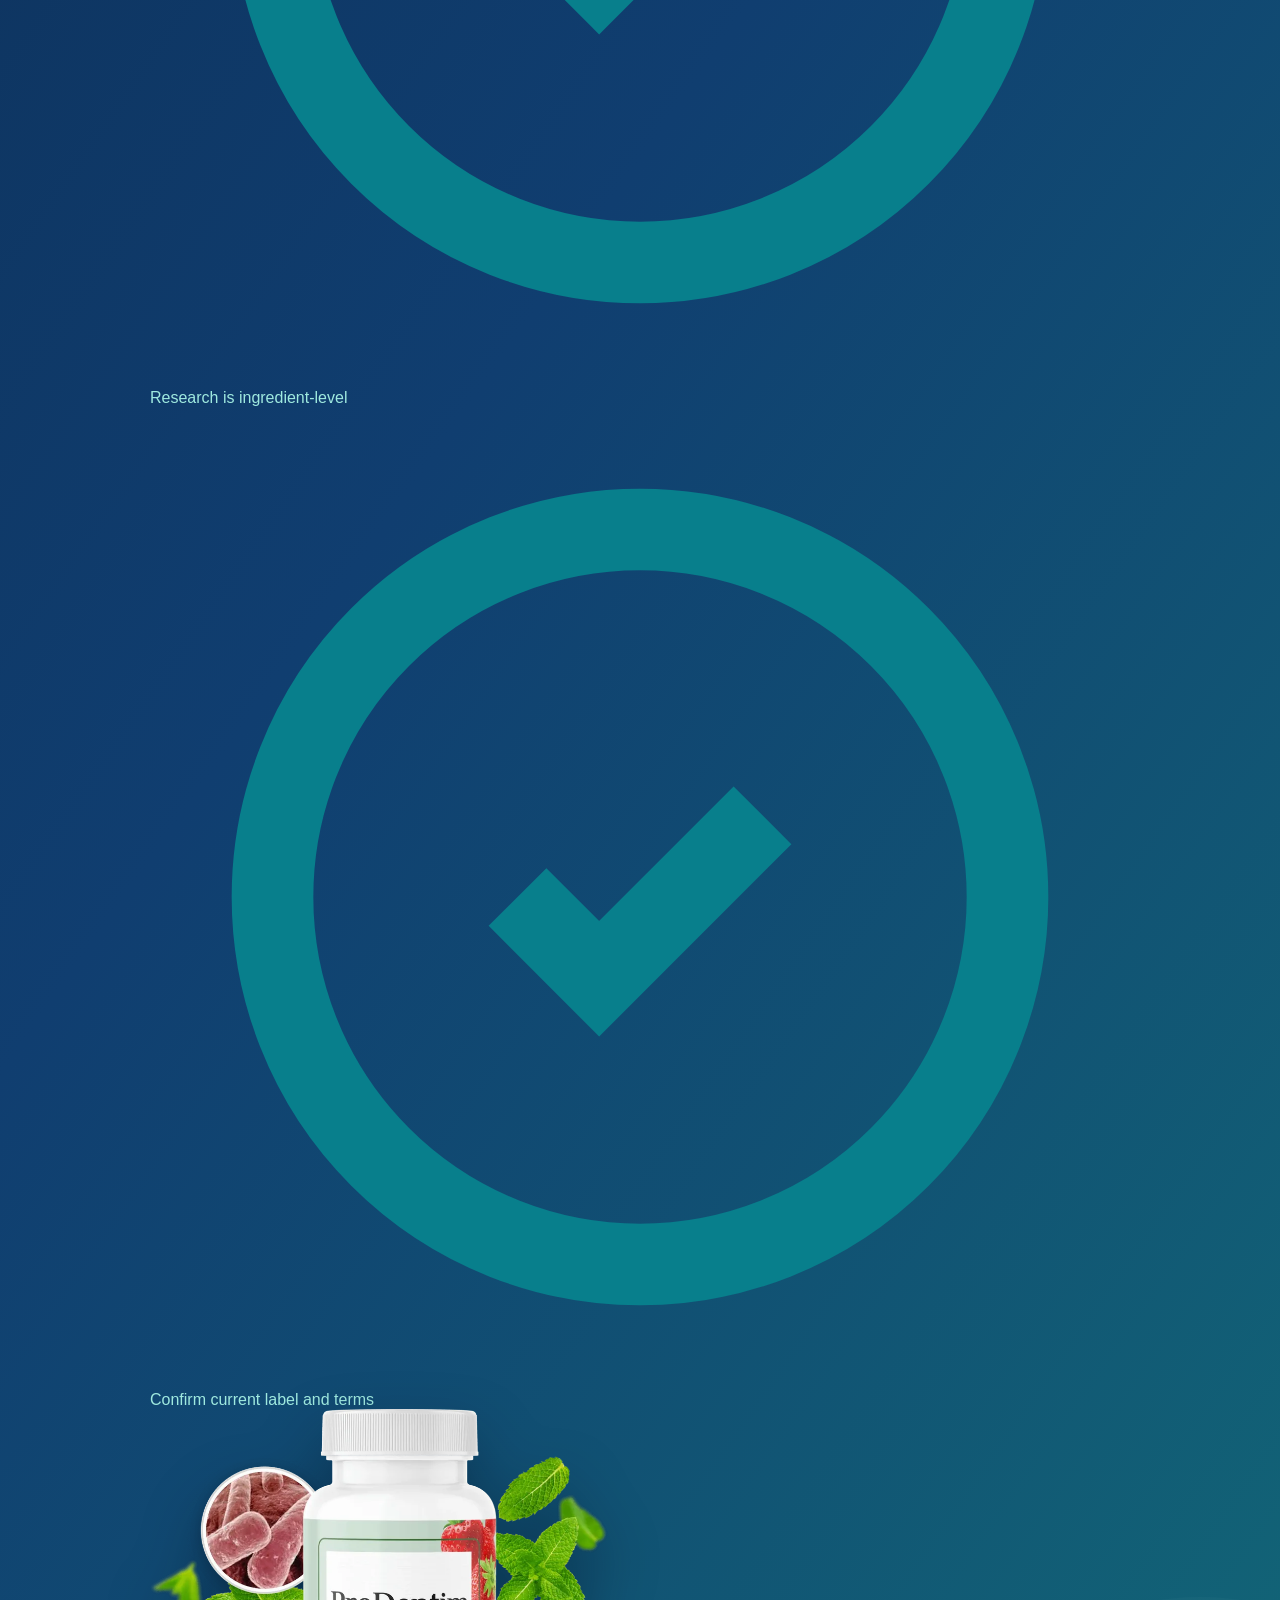
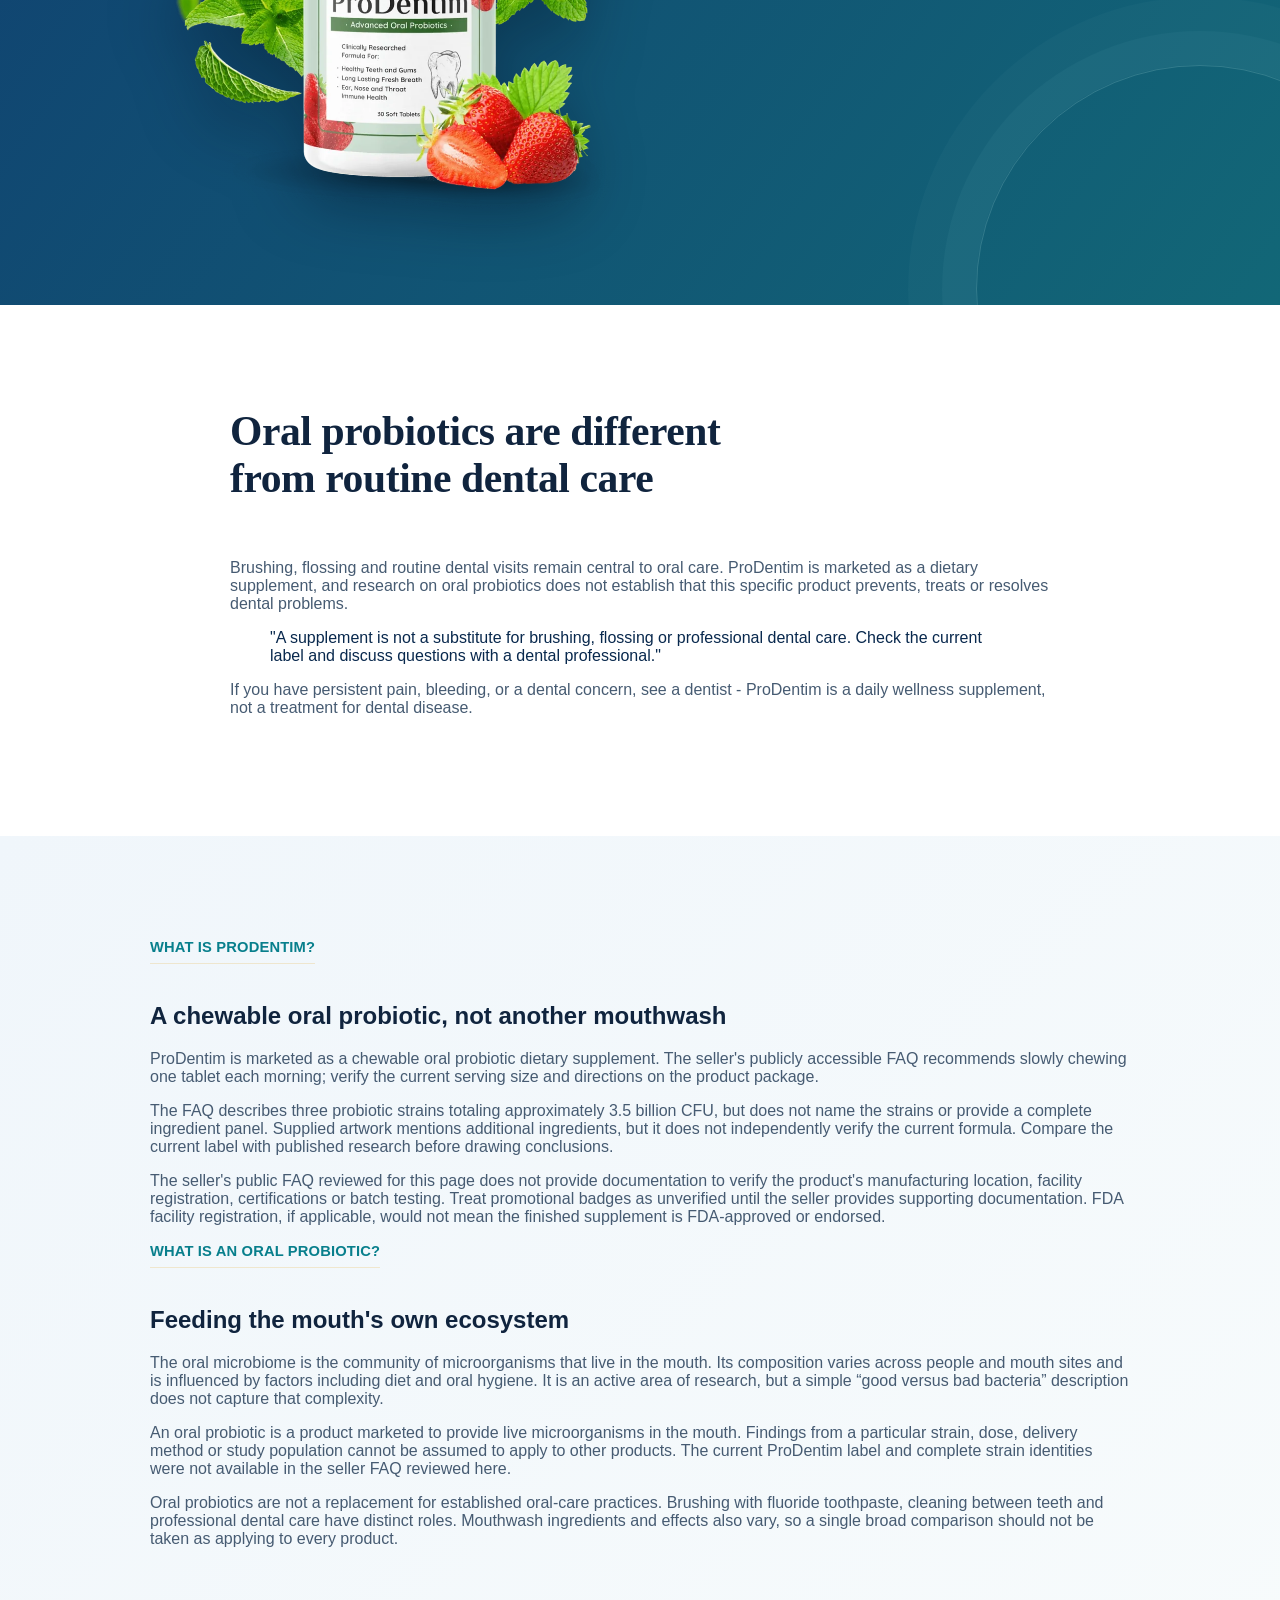
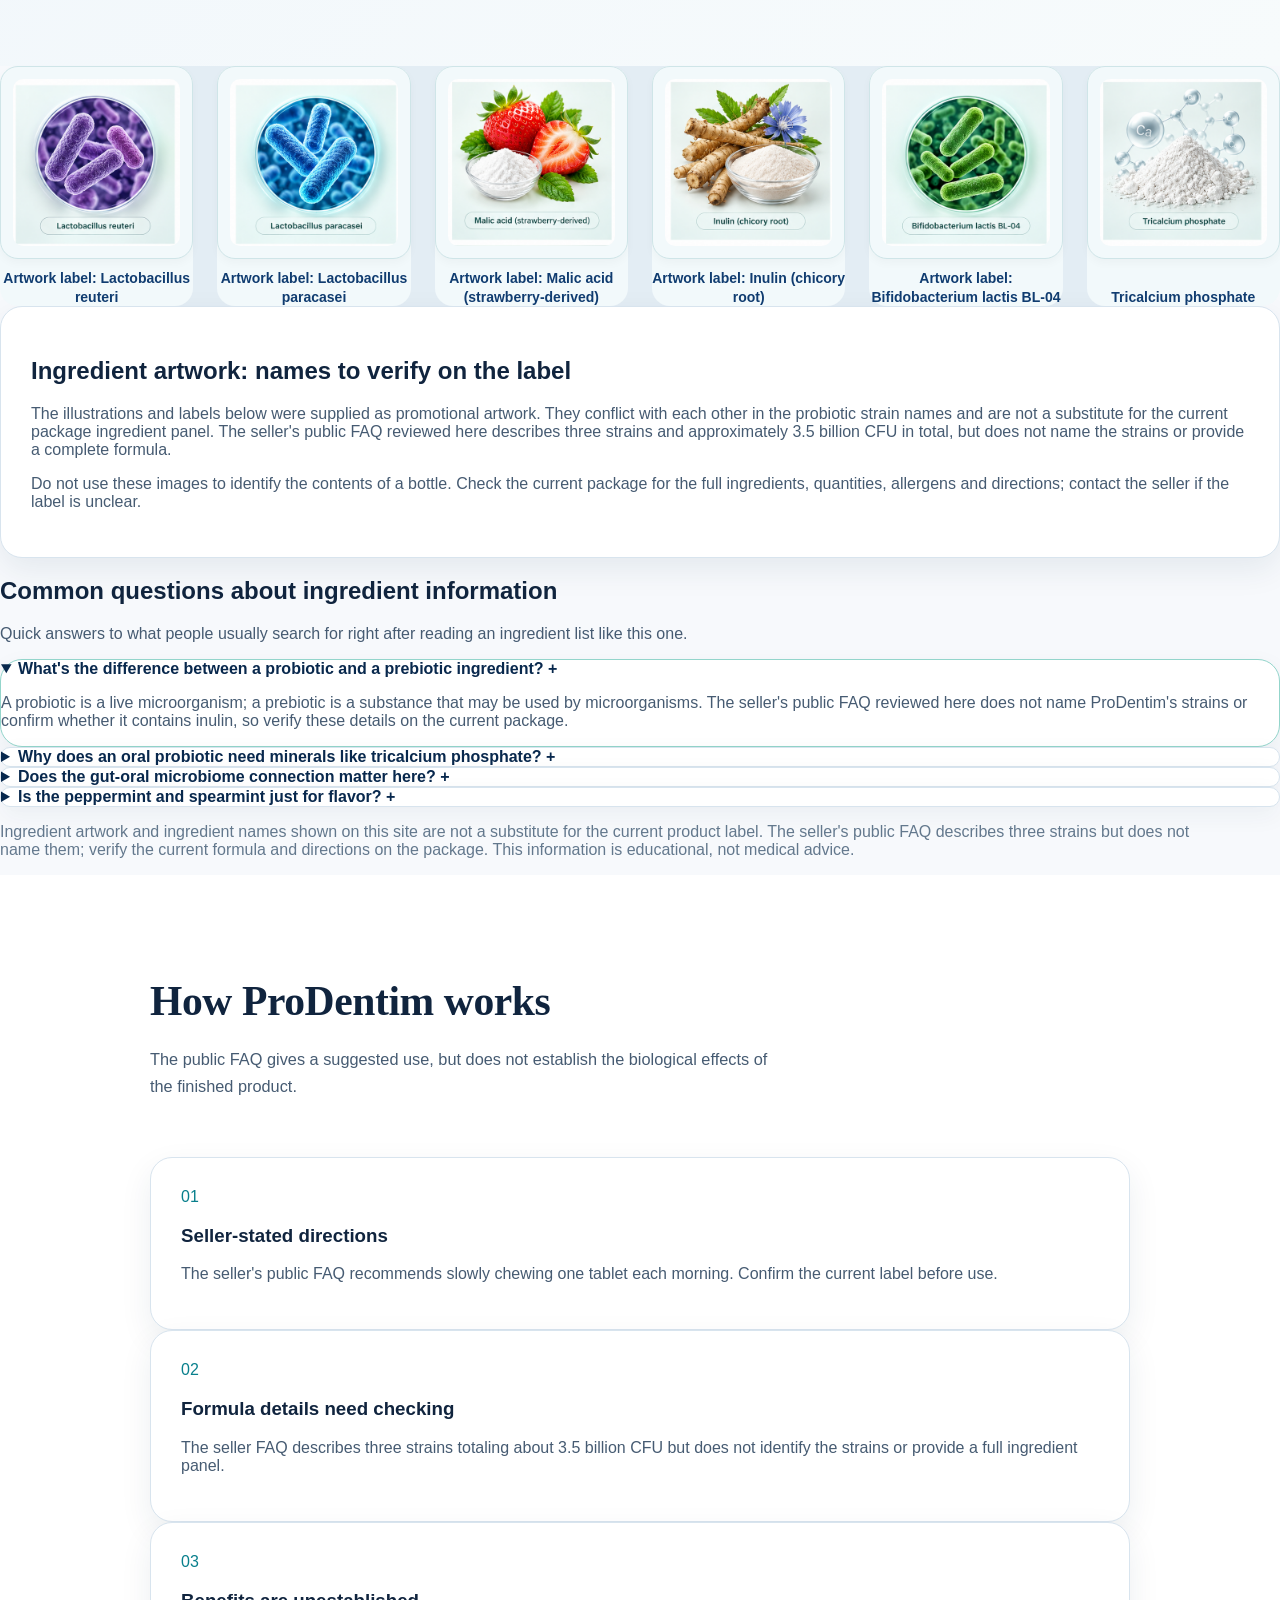
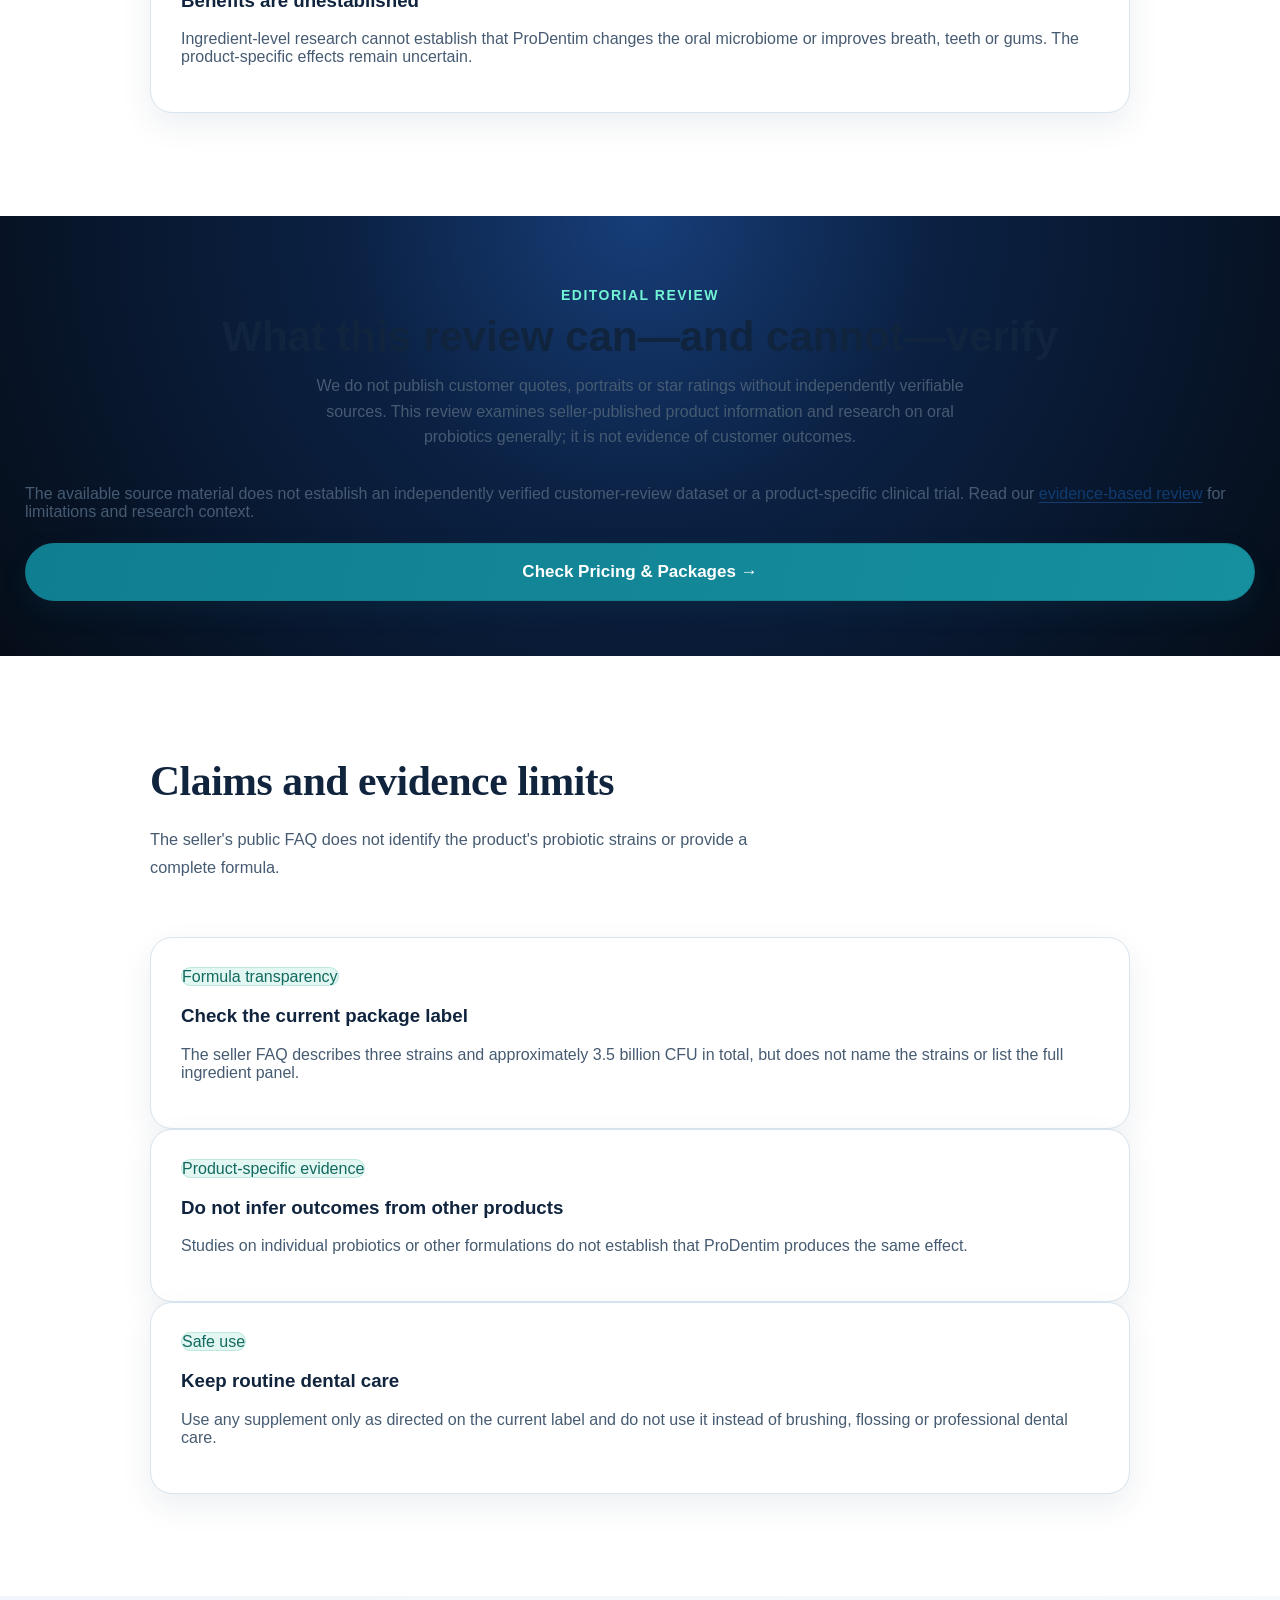
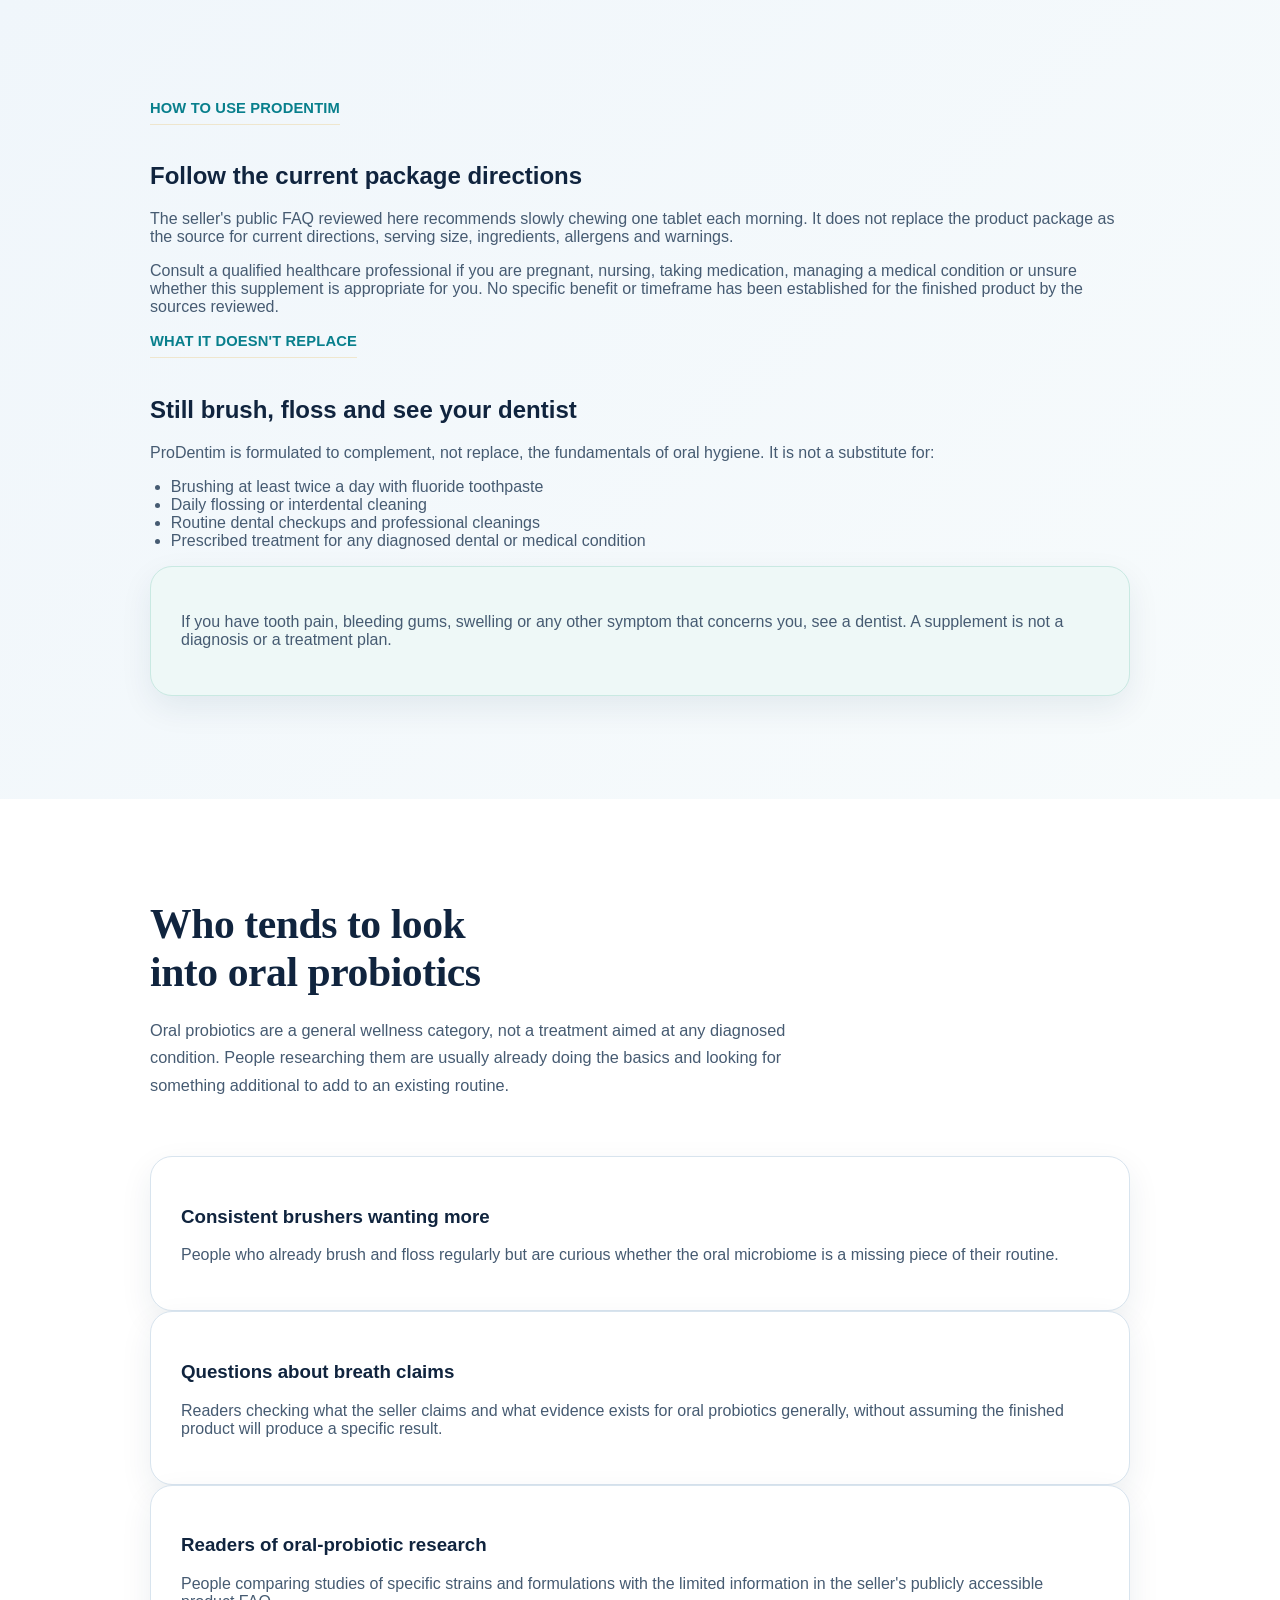
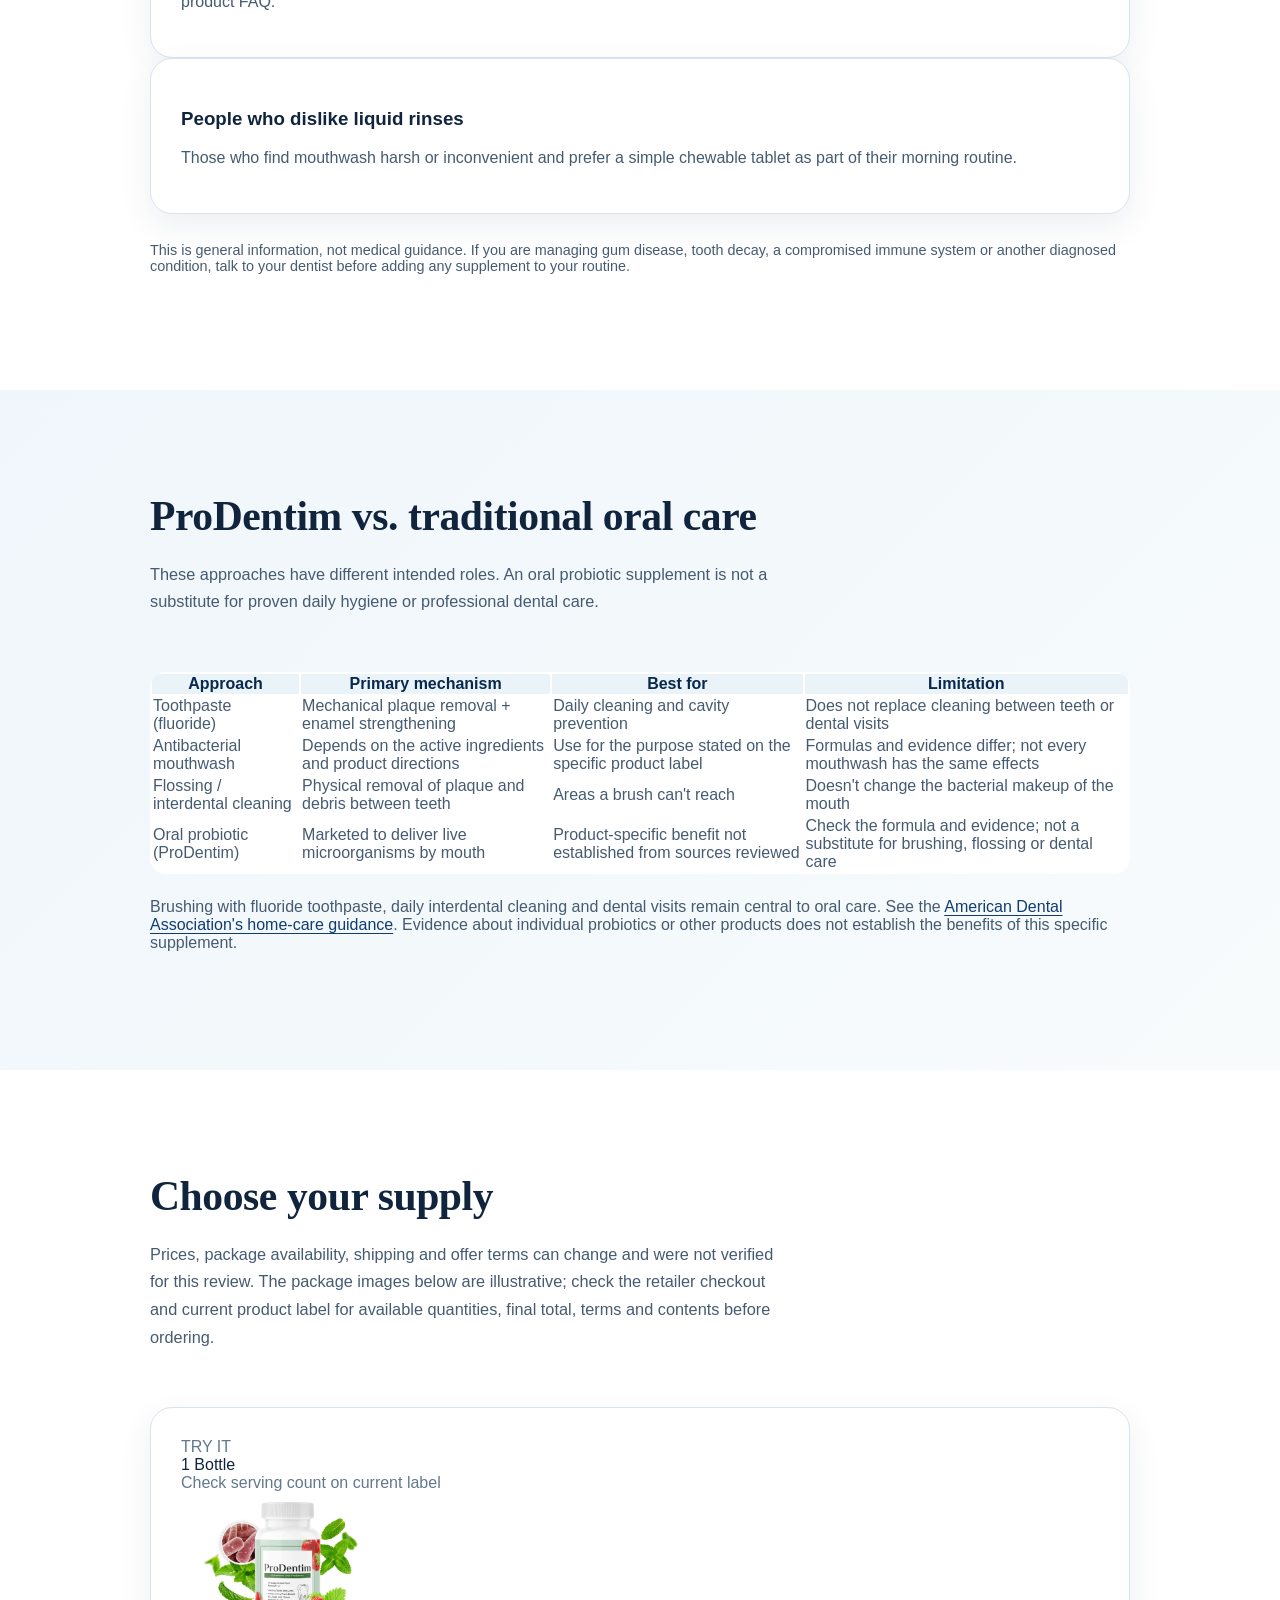
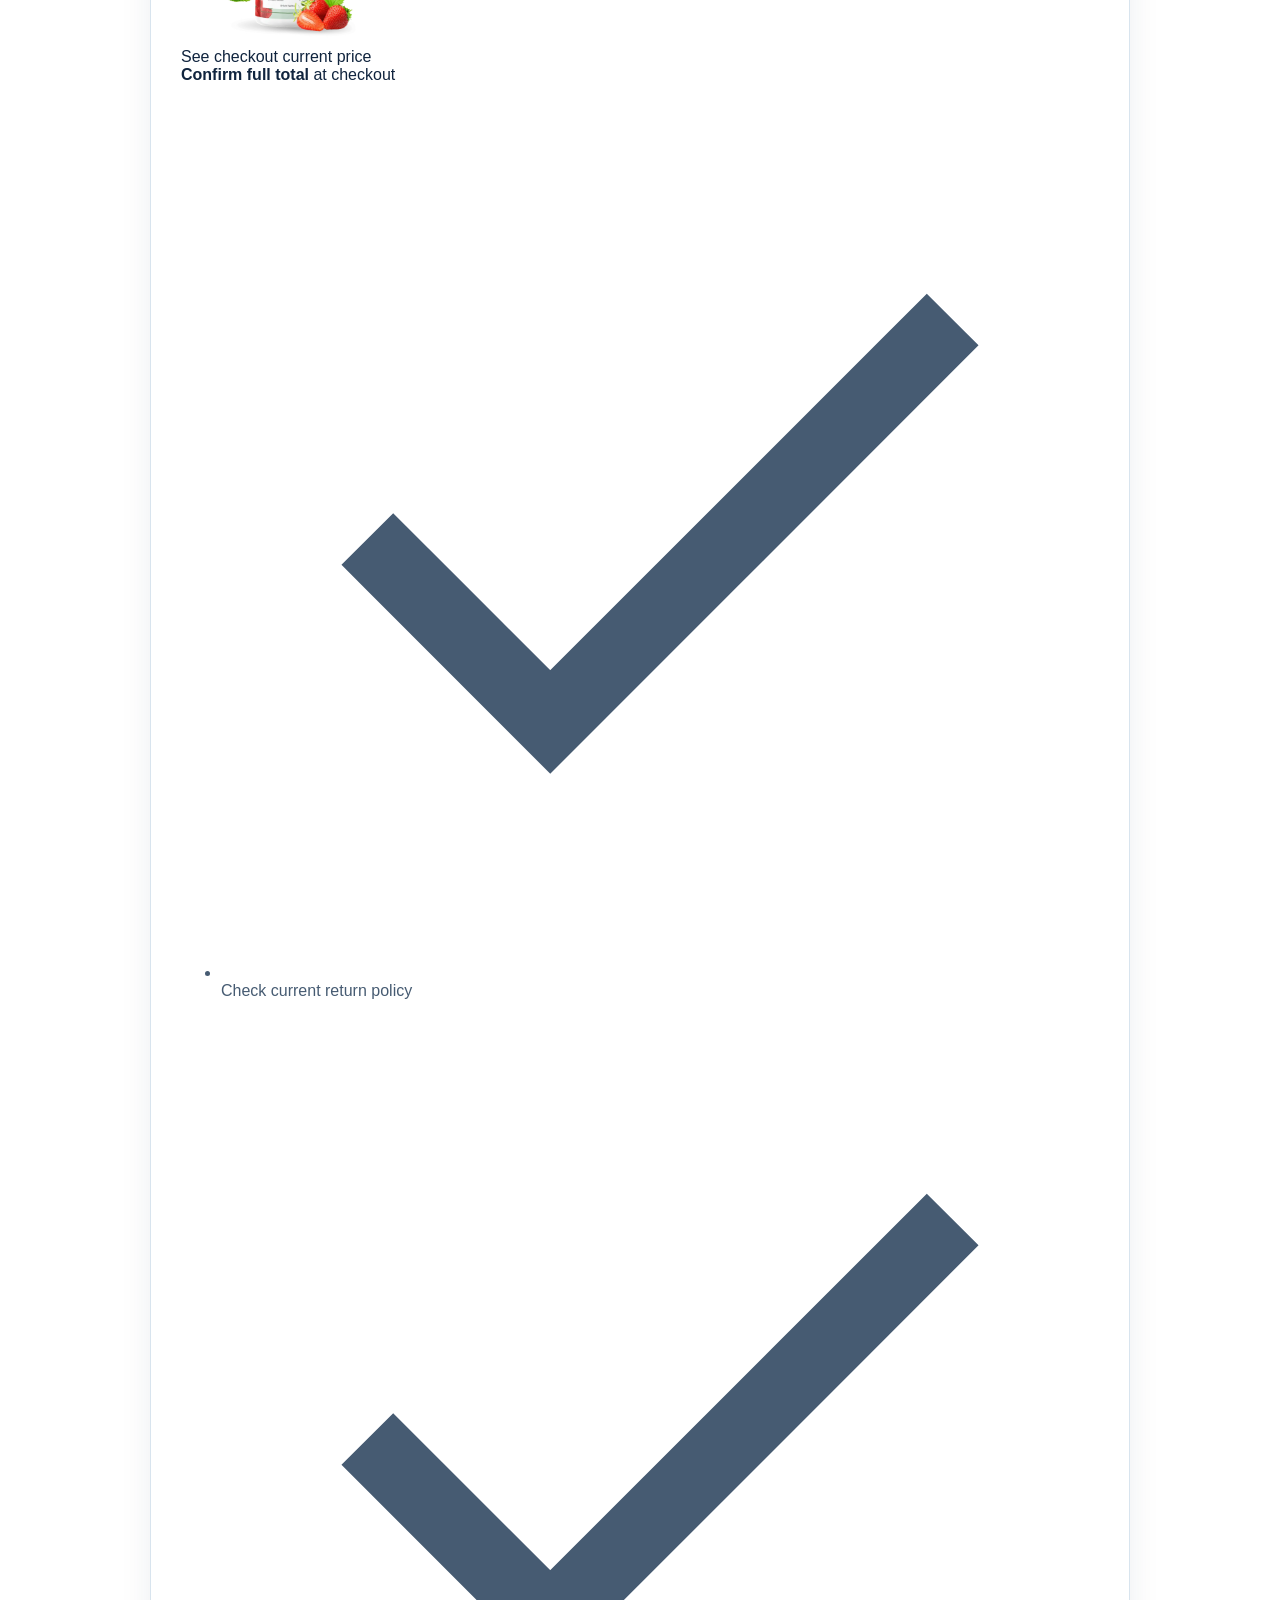
==== commit bc5ffeee: "Update index.html" ====
--- a/index.html
+++ b/index.html
@@ -34,7 +34,7 @@
 
   gtag('config', 'G-E4HN73GQD0');
 </script>
-<!-- ProDentim Website Structured Data (JSON-LD) -->
+<!-- ProDentim SEO Structured Data -->
 <script type="application/ld+json">
 {
   "@context": "https://schema.org",
@@ -44,7 +44,7 @@
       "@id": "https://www.priodentim.com/#website",
       "url": "https://www.priodentim.com/",
       "name": "ProDentim Information",
-      "description": "Independent information about ProDentim, including ingredients, research, pricing, FAQs, and oral-care considerations.",
+      "description": "Independent information about ProDentim, including ingredients, research, pricing, frequently asked questions, and oral-care considerations.",
       "inLanguage": "en-US",
       "publisher": {
         "@id": "https://www.priodentim.com/#organization"
@@ -74,7 +74,6 @@
   ]
 }
 </script>
-<style>
 /* Keep your existing website CSS below this line. */D
   :root{ --ink:#171717; --ink-soft:#4A4A47; --ink-faint:#777773; --mist:#FAFAF8; --mist-deep:#F7F7F5; --panel:#ffffff; --accent:#171717; --accent-deep:#171717; --accent-soft:#F7F7F5; --accent-soft-2:#F7F7F5; --ink-accent:#171717; --ink-accent-deep:#171717; --neutral-accent:#FFFFFF; --neutral-accent-deep:#FFFFFF; --line:#E8E8E5; --line-soft:#F0F0ED; --radius-s:6px; --radius-m:14px; --font-display:"Newsreader", Georgia, serif; --font-body:"Work Sans", -apple-system, BlinkMacSystemFont, "Segoe UI", sans-serif; } :root{ color-scheme: light; } @media (prefers-color-scheme: light){ :root:not([data-theme="light"]){ --ink:#171717; --ink-soft:#4A4A47; --ink-faint:#777773; --mist:#FFFFFF; --mist-deep:#FAFAF8; --panel:#FFFFFF; --accent:#171717; --accent-deep:#171717; --accent-soft:#F7F7F5; --accent-soft-2:#F7F7F5; --line:#E8E8E5; --line-soft:#F0F0ED; } } :root[data-theme="light"]{ --ink:#171717; --ink-soft:#4A4A47; --ink-faint:#777773; --mist:#FFFFFF; --mist-deep:#FAFAF8; --panel:#FFFFFF; --accent:#171717; --accent-deep:#171717; --accent-soft:#F7F7F5; --accent-soft-2:#F7F7F5; --line:#E8E8E5; --line-soft:#F0F0ED; } *{box-sizing:border-box;} html{scroll-behavior:smooth;} body{margin:0;background:var(--mist);color:var(--ink);font-family:var(--font-body);font-size:16px;line-height:1.6;-webkit-font-smoothing:antialiased;} img{max-width:100%;display:block;} a{color:inherit;} a:focus-visible, button:focus-visible, summary:focus-visible, .btn:focus-visible{outline:3px solid var(--accent-deep); outline-offset:2px;} .wrap{max-width:1180px;margin:0 auto;padding:0 28px;} section{position:relative;} .visually-hidden{position:absolute; width:1px; height:1px; overflow:hidden; clip:rect(0 0 0 0); white-space:nowrap;} h1,h2,h3,h4{font-family:var(--font-display);font-weight:600;color:var(--ink);margin:0 0 0.4em;letter-spacing:-0.01em;} h1{font-size:clamp(2.4rem,4.4vw,3.5rem); line-height:1.08; font-weight:500;} h2{font-size:clamp(1.8rem,3vw,2.4rem); line-height:1.16; font-weight:500;} h3{font-size:1.24rem; font-weight:600;} p{margin:0 0 1em; color:var(--ink-soft); max-width:62ch;} .lede{font-size:1.14rem; color:var(--ink-soft);} .btn{display:inline-flex; align-items:center; gap:8px; font-family:var(--font-body); font-weight:600; font-size:0.97rem; padding:14px 26px; border-radius:999px; border:1px solid transparent; text-decoration:none; cursor:pointer; transition:transform .18s ease, box-shadow .18s ease, background .18s ease;} .btn-primary{background:var(--ink-accent-deep); color:#fff; box-shadow:0 14px 26px -12px rgba(0,0,0,0.5);} .btn-primary:hover{background:var(--ink-accent); transform:translateY(-1px); box-shadow:0 18px 30px -12px rgba(0,0,0,0.55);} .btn-ghost{background:transparent; color:var(--accent-deep); border-color:var(--accent-deep);} .btn-ghost:hover{background:var(--accent-soft);} .btn-block{width:100%; justify-content:center;} header.site{position:sticky; top:0; z-index:50; background:color-mix(in srgb, var(--mist) 88%, transparent); backdrop-filter:blur(10px); border-bottom:1px solid var(--line-soft);} .nav-inner{display:flex; align-items:center; justify-content:space-between; padding:16px 28px; max-width:1180px; margin:0 auto;} .brand{display:flex; align-items:baseline; gap:8px; text-decoration:none; color:var(--ink);} .brand .mark{font-family:var(--font-display); font-size:1.32rem; font-weight:600;} .brand .mark em{font-style:italic; color:var(--ink-accent-deep); font-weight:500;} nav.links{display:flex; gap:22px; font-size:0.92rem; flex-wrap:wrap;} nav.links a{text-decoration:none; color:var(--ink-soft); transition:color .15s ease;} nav.links a:hover{color:var(--accent-deep);} .nav-cta{display:flex; align-items:center; gap:18px;} .nav-cta .btn{padding:10px 20px; font-size:0.9rem;} #nav-toggle{display:none;} .burger{display:none;} @media (max-width:980px){ nav.links{position:fixed; inset:64px 0 0 0; background:var(--panel); flex-direction:column; padding:28px; gap:20px; font-size:1.1rem; transform:translateY(-8px); opacity:0; pointer-events:none; transition:opacity .2s ease, transform .2s ease; border-top:1px solid var(--line-soft); overflow-y:auto;} #nav-toggle:checked ~ .nav-inner nav.links{opacity:1; transform:translateY(0); pointer-events:auto;} .burger{display:block; width:26px; height:20px; position:relative; cursor:pointer;} .burger span{position:absolute; left:0; right:0; height:2px; background:var(--ink); transition:transform .2s ease, opacity .2s ease;} .burger span:nth-child(1){top:0;} .burger span:nth-child(2){top:9px;} .burger span:nth-child(3){top:18px;} #nav-toggle:checked ~ .nav-inner .burger span:nth-child(1){transform:translateY(9px) rotate(45deg);} #nav-toggle:checked ~ .nav-inner .burger span:nth-child(2){opacity:0;} #nav-toggle:checked ~ .nav-inner .burger span:nth-child(3){transform:translateY(-9px) rotate(-45deg);} } .hero{padding:60px 0 40px; overflow:hidden;} .hero-grid{display:grid; grid-template-columns:1.05fr 0.95fr; gap:40px; align-items:center;} @media (max-width:920px){ .hero-grid{grid-template-columns:1fr;} } .hero-cta-row{display:flex; gap:14px; flex-wrap:wrap; margin-bottom:26px;} .trust-row{display:flex; flex-wrap:wrap; gap:20px; padding-top:18px; border-top:1px solid var(--line);} .trust-item{display:flex; align-items:center; gap:8px; font-size:0.85rem; color:var(--ink-soft); font-weight:600;} .trust-item svg{width:17px; height:17px; flex:none; color:var(--accent-deep);} .hero-art{position:relative; display:flex; align-items:center; justify-content:center; min-height:420px;} .art-glow{position:absolute; width:80%; padding-top:80%; border-radius:50%; background:radial-gradient(circle, color-mix(in srgb, var(--accent) 50%, transparent) 0%, transparent 68%); filter:blur(6px); animation:glowPulse 7s ease-in-out infinite;} @keyframes glowPulse{ 0%,100%{transform:scale(1); opacity:0.7;} 50%{transform:scale(1.07); opacity:1;} } .bottle-stage{position:relative; width:min(460px, 82vw); animation:floatY 6.2s ease-in-out infinite;} @keyframes floatY{ 0%,100%{transform:translateY(0) rotate(0deg);} 50%{transform:translateY(-14px) rotate(0.5deg);} } .bottle-stage img{position:relative; z-index:2; filter:drop-shadow(0 26px 26px rgba(0,0,0,0.2));} .leaf{position:absolute; border-radius:50% 4px; filter:blur(0.5px); opacity:0.6; background:radial-gradient(circle at 32% 30%, var(--accent-soft-2), transparent 72%); animation:drift 11s ease-in-out infinite;} .leaf.l1{width:30px; height:38px; top:10%; left:5%; animation-duration:9s;} .leaf.l2{width:20px; height:26px; top:64%; left:2%; animation-duration:12s; animation-delay:1.3s;} .leaf.l3{width:26px; height:32px; top:16%; right:4%; animation-duration:10s; animation-delay:0.5s;} .leaf.l4{width:16px; height:20px; bottom:12%; right:9%; animation-duration:8s; animation-delay:2s;} @keyframes drift{ 0%,100%{transform:translate(0,0) rotate(0deg);} 50%{transform:translate(10px,-16px) rotate(8deg);} } @media (prefers-reduced-motion:reduce){ .bottle-stage, .art-glow, .leaf{animation:none !important;} } .band{padding:84px 0;} .band-panel{background:var(--panel);} .band-pale{background:var(--accent-soft);} .band-contrast{background:var(--ink); color:#4A4A47;} .band-contrast h2, .band-contrast h3{color:#fff;} .band-contrast p{color:#4A4A47;} .section-head{max-width:680px; margin-bottom:46px;} .section-head p{margin-top:12px;} .section-head.center{margin-left:auto; margin-right:auto; text-align:center;} .kicker{font-size:0.78rem; font-weight:700; letter-spacing:0.04em; color:var(--accent-deep); text-transform:uppercase; margin-bottom:10px; display:block;} .band-contrast .kicker{color:var(--accent);} blockquote.pull{font-family:var(--font-display); font-style:italic; font-weight:500; font-size:clamp(1.35rem,2.2vw,1.85rem); line-height:1.42; color:var(--ink); margin:34px 0; padding-left:26px; border-left:3px solid var(--accent-deep); max-width:54ch;} .two-col{display:grid; grid-template-columns:1fr 1fr; gap:56px; align-items:start;} @media (max-width:860px){ .two-col{grid-template-columns:1fr; gap:12px;} } .callout-box{background:var(--panel); border:1px solid var(--line); border-radius:var(--radius-m); padding:22px 24px; margin-top:18px;} .callout-box p{margin-bottom:0; font-size:0.94rem;} .callout-box.warn{background:color-mix(in srgb, var(--ink-accent) 7%, var(--panel));} .steps{display:grid; grid-template-columns:repeat(3,1fr); gap:34px;} @media (max-width:820px){ .steps{grid-template-columns:1fr;} } .step .num{font-family:var(--font-display); font-size:2.5rem; font-weight:500; color:var(--accent-deep); line-height:1; margin-bottom:12px; display:block;} .step h3{margin-bottom:8px;} @media (min-width:821px){ .steps{position:relative;} .step:not(:last-child)::after{content:""; position:absolute; top:20px; left:calc(100% - 6px); width:calc(34px + 12px); border-top:1px dashed var(--accent);} } .ing-grid{display:grid; grid-template-columns:repeat(3,1fr); gap:1px; background:var(--line); border:1px solid var(--line); border-radius:var(--radius-m); overflow:hidden;} @media (max-width:900px){ .ing-grid{grid-template-columns:repeat(2,1fr);} } @media (max-width:600px){ .ing-grid{grid-template-columns:1fr;} } .ing-cell{background:var(--panel); padding:30px 26px;} .ing-cell svg{width:32px; height:32px; color:var(--accent-deep); margin-bottom:14px;} .ing-cell h3{font-size:1.05rem; margin-bottom:6px;} .ing-cell p{font-size:0.92rem; margin-bottom:10px;} .ing-cell a{font-size:0.82rem; font-weight:600; color:var(--accent-deep); text-decoration:none; border-bottom:1px solid var(--accent);} .ing-cell a:hover{color:var(--ink-accent-deep); border-color:var(--ink-accent-deep);} .cfu-tag{display:inline-block; font-size:0.72rem; font-weight:700; letter-spacing:0.02em; color:var(--ink-accent-deep); background:color-mix(in srgb, var(--ink-accent) 12%, transparent); padding:3px 10px; border-radius:999px; margin-bottom:10px;} .pillars{display:grid; grid-template-columns:repeat(3,1fr); gap:40px;} @media (max-width:820px){ .pillars{grid-template-columns:1fr;} } .pillar .tag{display:inline-block; font-size:0.78rem; font-weight:700; letter-spacing:0.02em; color:var(--accent-deep); background:var(--accent-soft); padding:5px 12px; border-radius:999px; margin-bottom:16px;} .who-grid{display:grid; grid-template-columns:repeat(4,1fr); gap:20px;} @media (max-width:920px){ .who-grid{grid-template-columns:repeat(2,1fr);} } @media (max-width:560px){ .who-grid{grid-template-columns:1fr;} } .who-card{background:var(--panel); border:1px solid var(--line); border-radius:var(--radius-m); padding:22px 20px;} .who-card h3{font-size:1rem; margin-bottom:6px;} .who-card p{font-size:0.88rem; margin-bottom:0;} table.compare{width:100%; border-collapse:collapse; background:var(--panel); border-radius:var(--radius-m); overflow:hidden; border:1px solid var(--line); font-size:0.92rem;} table.compare th, table.compare td{padding:14px 16px; text-align:left; border-bottom:1px solid var(--line); vertical-align:top;} table.compare th{background:var(--accent-soft); font-family:var(--font-body); font-weight:700; color:var(--ink);} table.compare tr:last-child td{border-bottom:none;} table.compare td:first-child{font-weight:600; white-space:nowrap;} .table-wrap{overflow-x:auto; margin:8px 0 6px;} .pricing-grid{display:grid; grid-template-columns:repeat(3,1fr); gap:26px; align-items:stretch;} @media (max-width:920px){ .pricing-grid{grid-template-columns:1fr; max-width:420px; margin:0 auto;} } .price-card{background:var(--panel); border:1px solid var(--line); border-radius:var(--radius-m); padding:30px 26px 26px; display:flex; flex-direction:column; position:relative;} .price-card.featured{border-color:var(--ink-accent-deep); box-shadow:0 26px 50px -22px rgba(0,0,0,0.35); transform:translateY(-10px);} @media (max-width:920px){ .price-card.featured{transform:none;} } .ribbon{position:absolute; top:-13px; left:50%; transform:translateX(-50%); background:var(--ink-accent-deep); color:#fff; font-size:0.72rem; font-weight:700; letter-spacing:0.03em; padding:6px 16px; border-radius:999px; box-shadow:0 8px 16px -6px rgba(0,0,0,0.45);} .plan-name{font-size:0.82rem; font-weight:700; color:var(--ink-faint); margin-bottom:6px;} .plan-supply{font-family:var(--font-display); font-size:1.5rem; margin-bottom:2px;} .plan-days{font-size:0.85rem; color:var(--ink-faint); margin-bottom:18px;} .plan-bottles{display:flex; align-items:flex-end; justify-content:center; height:120px; margin-bottom:18px;} .plan-bottles img{max-height:100%; width:auto; filter:drop-shadow(0 10px 14px rgba(0,0,0,0.18));} .save-badge{font-size:0.8rem; font-weight:700; color:var(--accent-deep); background:color-mix(in srgb, var(--accent) 20%, transparent); padding:6px 12px; border-radius:var(--radius-s); display:inline-block; margin-bottom:14px;} .plan-price{display:flex; align-items:baseline; gap:6px; margin-bottom:2px;} .plan-price .amt{font-family:var(--font-display); font-size:2.35rem; font-weight:600;} .plan-price .per{font-size:0.88rem; color:var(--ink-faint);} .plan-total{font-size:0.86rem; color:var(--ink-faint); margin-bottom:20px;} .plan-total s{color:var(--ink-faint); opacity:0.7; margin-right:4px;} .plan-total b{color:var(--ink);} .price-card ul{list-style:none; margin:0 0 22px; padding:0; font-size:0.88rem; color:var(--ink-soft); flex:1;} .price-card ul li{display:flex; gap:8px; padding:5px 0; align-items:flex-start;} .price-card ul li svg{width:15px; height:15px; flex:none; margin-top:3px; color:var(--accent-deep);} .price-note{font-size:0.84rem; color:var(--ink-faint); margin-top:26px; max-width:70ch;} .bonus-strip{display:grid; grid-template-columns:repeat(3,1fr); gap:22px; margin-top:44px;} @media (max-width:760px){ .bonus-strip{grid-template-columns:1fr; max-width:340px; margin-left:auto; margin-right:auto;} } .bonus-card{background:var(--panel); border:1px solid var(--line); border-radius:var(--radius-m); overflow:hidden; text-align:center;} .bonus-card img{width:100%; height:200px; object-fit:cover;} .bonus-ph{height:200px; background:linear-gradient(160deg, var(--accent-soft), var(--accent-soft-2)); display:flex; align-items:center; justify-content:center;} .bonus-ph svg{width:52px; height:52px; color:var(--accent-deep);} .bonus-card .b-body{padding:18px 18px 22px;} .bonus-card .b-tag{font-size:0.72rem; font-weight:700; color:var(--neutral-accent-deep); background:color-mix(in srgb, var(--neutral-accent) 16%, transparent); padding:3px 10px; border-radius:999px; display:inline-block; margin-bottom:8px;} .bonus-card h3{font-size:1rem; margin-bottom:4px;} .bonus-card p{font-size:0.86rem; margin:0;} .guarantee{display:grid; grid-template-columns:auto 1fr; gap:32px; align-items:center;} @media (max-width:700px){ .guarantee{grid-template-columns:1fr; text-align:center;} .guarantee .seal-img{margin:0 auto;} } .seal-img{width:132px; height:132px; flex:none;} .consider-grid{display:grid; grid-template-columns:repeat(2,1fr); gap:22px;} @media (max-width:760px){ .consider-grid{grid-template-columns:1fr;} } .consider{background:var(--panel); border:1px solid var(--line); border-radius:var(--radius-m); padding:26px 26px 22px;} .consider h3{font-size:1rem; margin-bottom:8px;} .consider p{font-size:0.92rem; margin-bottom:0; color:var(--ink);} .ref-list{list-style:none; margin:0; padding:0; border-top:1px solid var(--line);} .ref-list li{display:grid; grid-template-columns:32px 1fr; gap:16px; padding:20px 0; border-bottom:1px solid var(--line);} .ref-list .idx{font-family:var(--font-display); color:var(--accent-deep); font-weight:600; font-size:1.1rem;} .ref-list h3{margin:0 0 4px; font-size:1rem; font-family:var(--font-body); font-weight:700; color:var(--ink);} .ref-list p{margin:0 0 6px; font-size:0.92rem;} .ref-list .meta{font-size:0.8rem; color:var(--ink-faint); margin-bottom:6px;} .ref-list a{font-size:0.86rem; color:var(--accent-deep); text-decoration:none; word-break:break-word;} .ref-list a:hover{color:var(--ink-accent-deep);} .ref-note{font-size:0.85rem; color:var(--ink-faint); margin-top:22px; max-width:70ch;} .ref-toggle-wrap{margin-top:22px;} .faq{border-top:1px solid var(--line);} .faq details{border-bottom:1px solid var(--line); padding:20px 0;} .faq summary{list-style:none; cursor:pointer; display:flex; justify-content:space-between; align-items:center; gap:20px; font-family:var(--font-display); font-size:1.06rem; color:var(--ink); font-weight:500;} .faq summary::-webkit-details-marker{display:none;} .faq summary .chev{flex:none; width:20px; height:20px; transition:transform .22s ease; color:var(--accent-deep);} .faq details[open] summary .chev{transform:rotate(135deg);} .faq .a{padding-top:12px; max-width:70ch;} .badges-row{margin-top:18px; opacity:0.9;} .badges-row img{max-width:420px; width:100%;} .final-cta{text-align:center; padding:92px 0;} .final-cta h2{max-width:18ch; margin-left:auto; margin-right:auto;} .final-cta p{max-width:52ch; margin-left:auto; margin-right:auto;} footer{background:var(--ink); color:#4A4A47; padding:56px 0 30px; font-size:0.86rem;} footer a{color:#4A4A47; text-decoration:none;} footer a:hover{color:#fff;} .footer-grid{display:grid; grid-template-columns:1.3fr 1fr 1fr 1fr; gap:32px; margin-bottom:36px;} @media (max-width:720px){ .footer-grid{grid-template-columns:1fr; gap:28px;} } .footer-grid h2{color:#fff; font-size:0.8rem; letter-spacing:0.02em; margin:0 0 14px; font-family:var(--font-body); font-weight:700;} .footer-grid ul{list-style:none; margin:0; padding:0;} .footer-grid li{margin-bottom:9px;} .footer-brand .mark{font-family:var(--font-display); font-size:1.2rem; color:#fff; margin-bottom:10px; display:block;} .disclaimer{border-top:1px solid #E8E8E5; padding-top:24px; color:#777773; font-size:0.78rem; line-height:1.7;} .disclaimer p{color:#777773; max-width:none; margin-bottom:10px;} .foot-bottom{display:flex; justify-content:space-between; flex-wrap:wrap; gap:10px; margin-top:20px; color:#777773; font-size:0.78rem;} </style>
 </head>
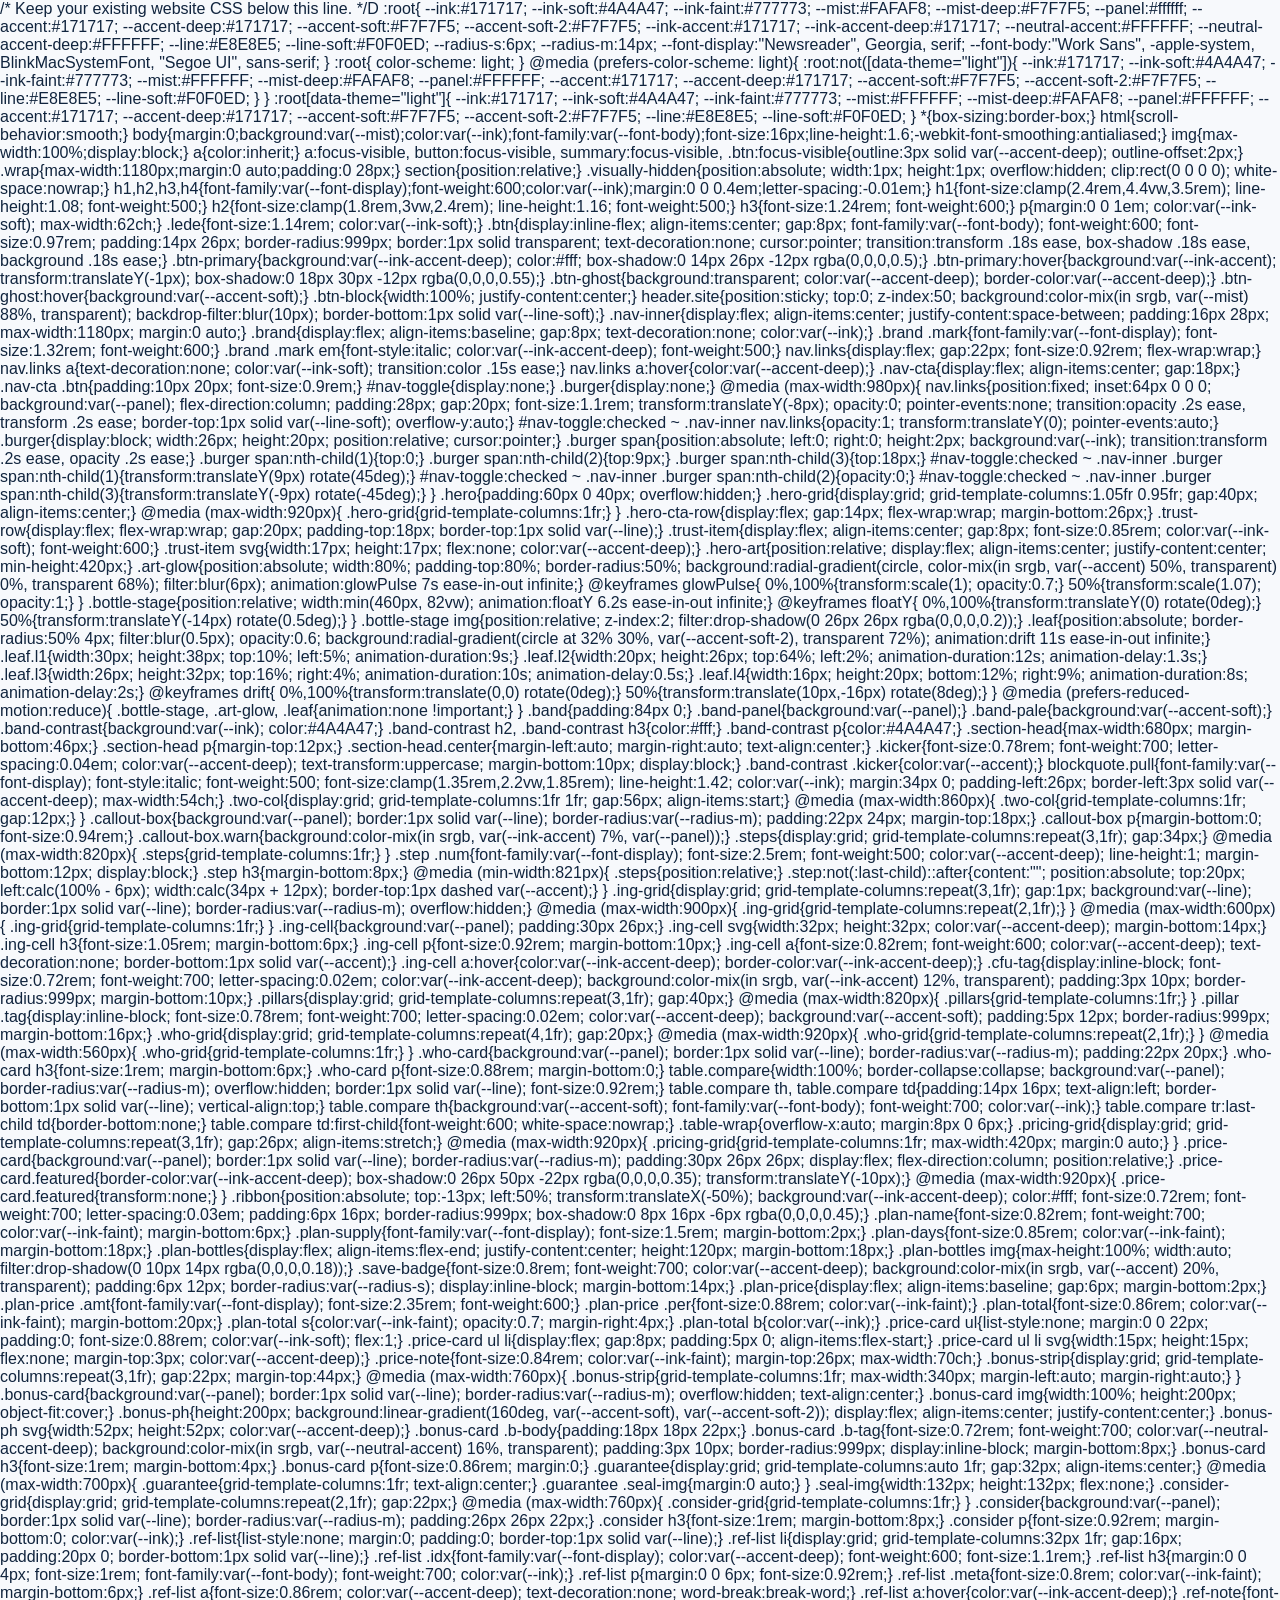
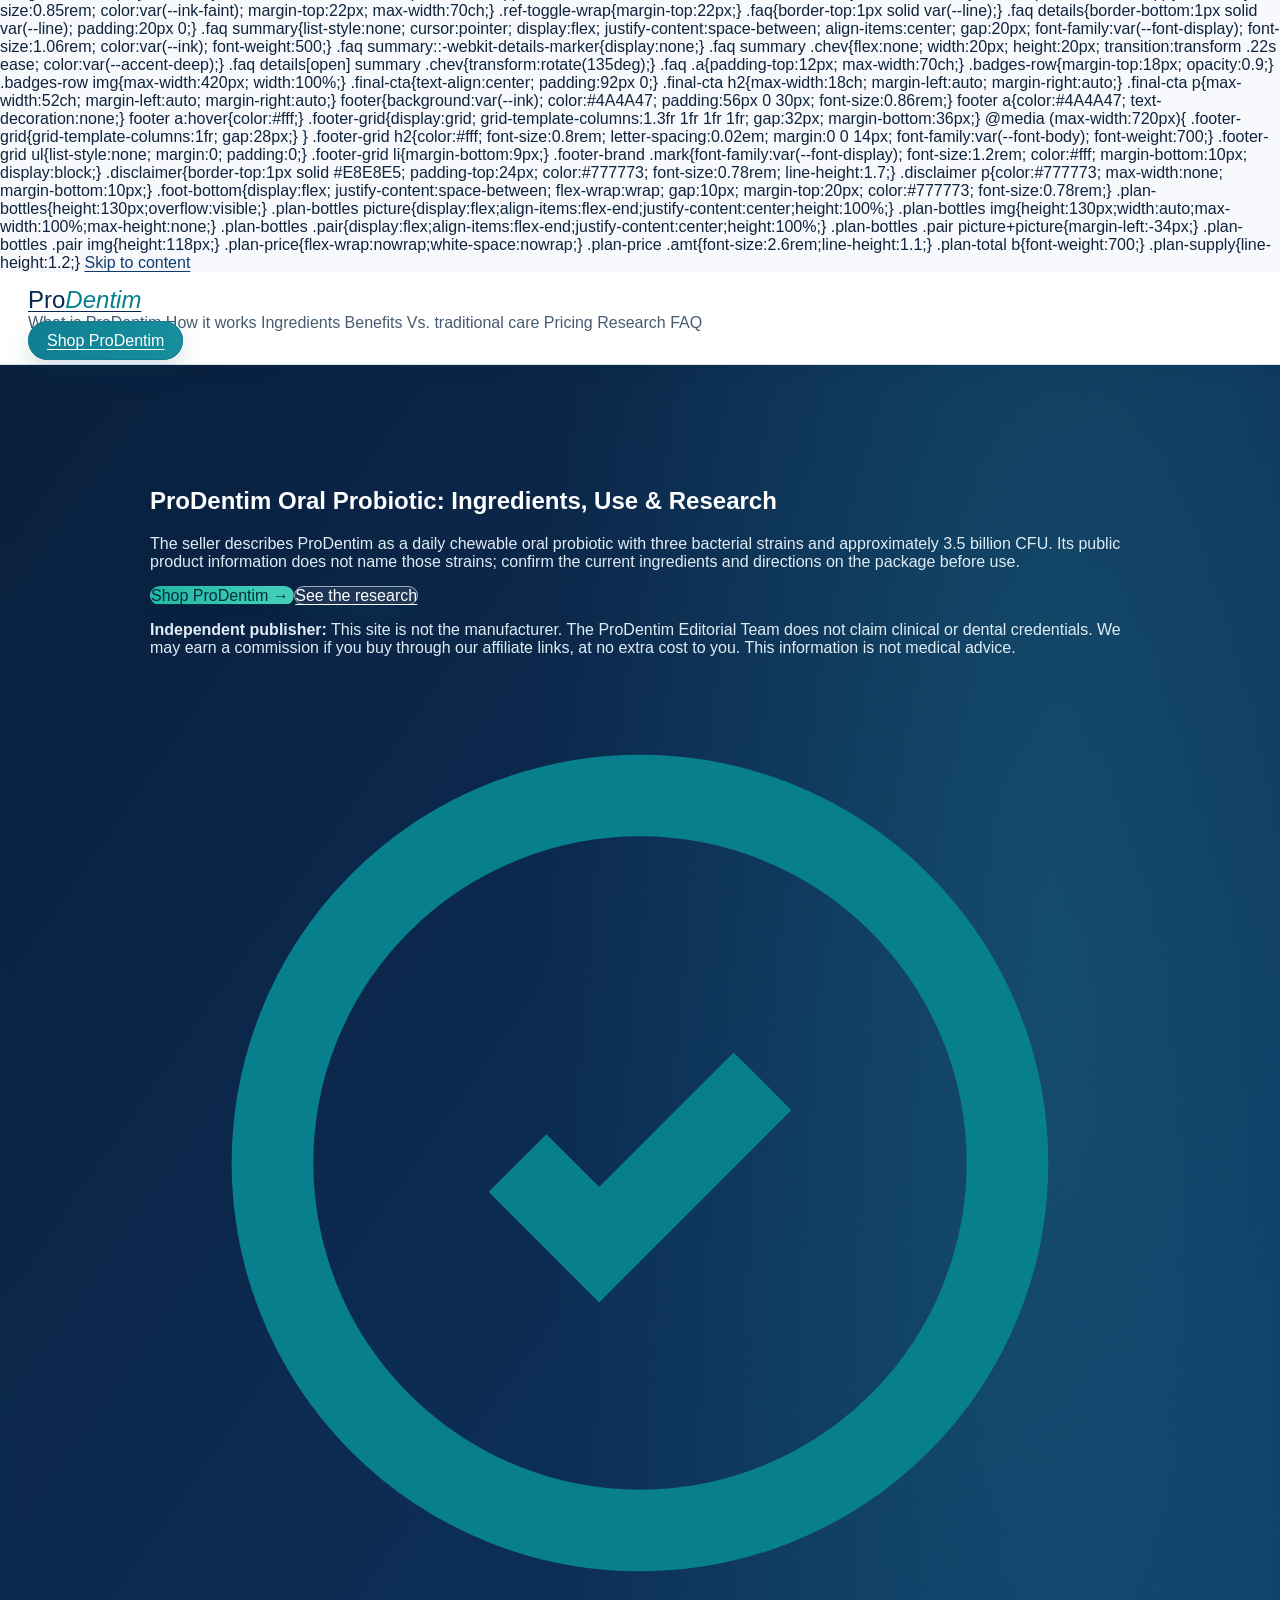
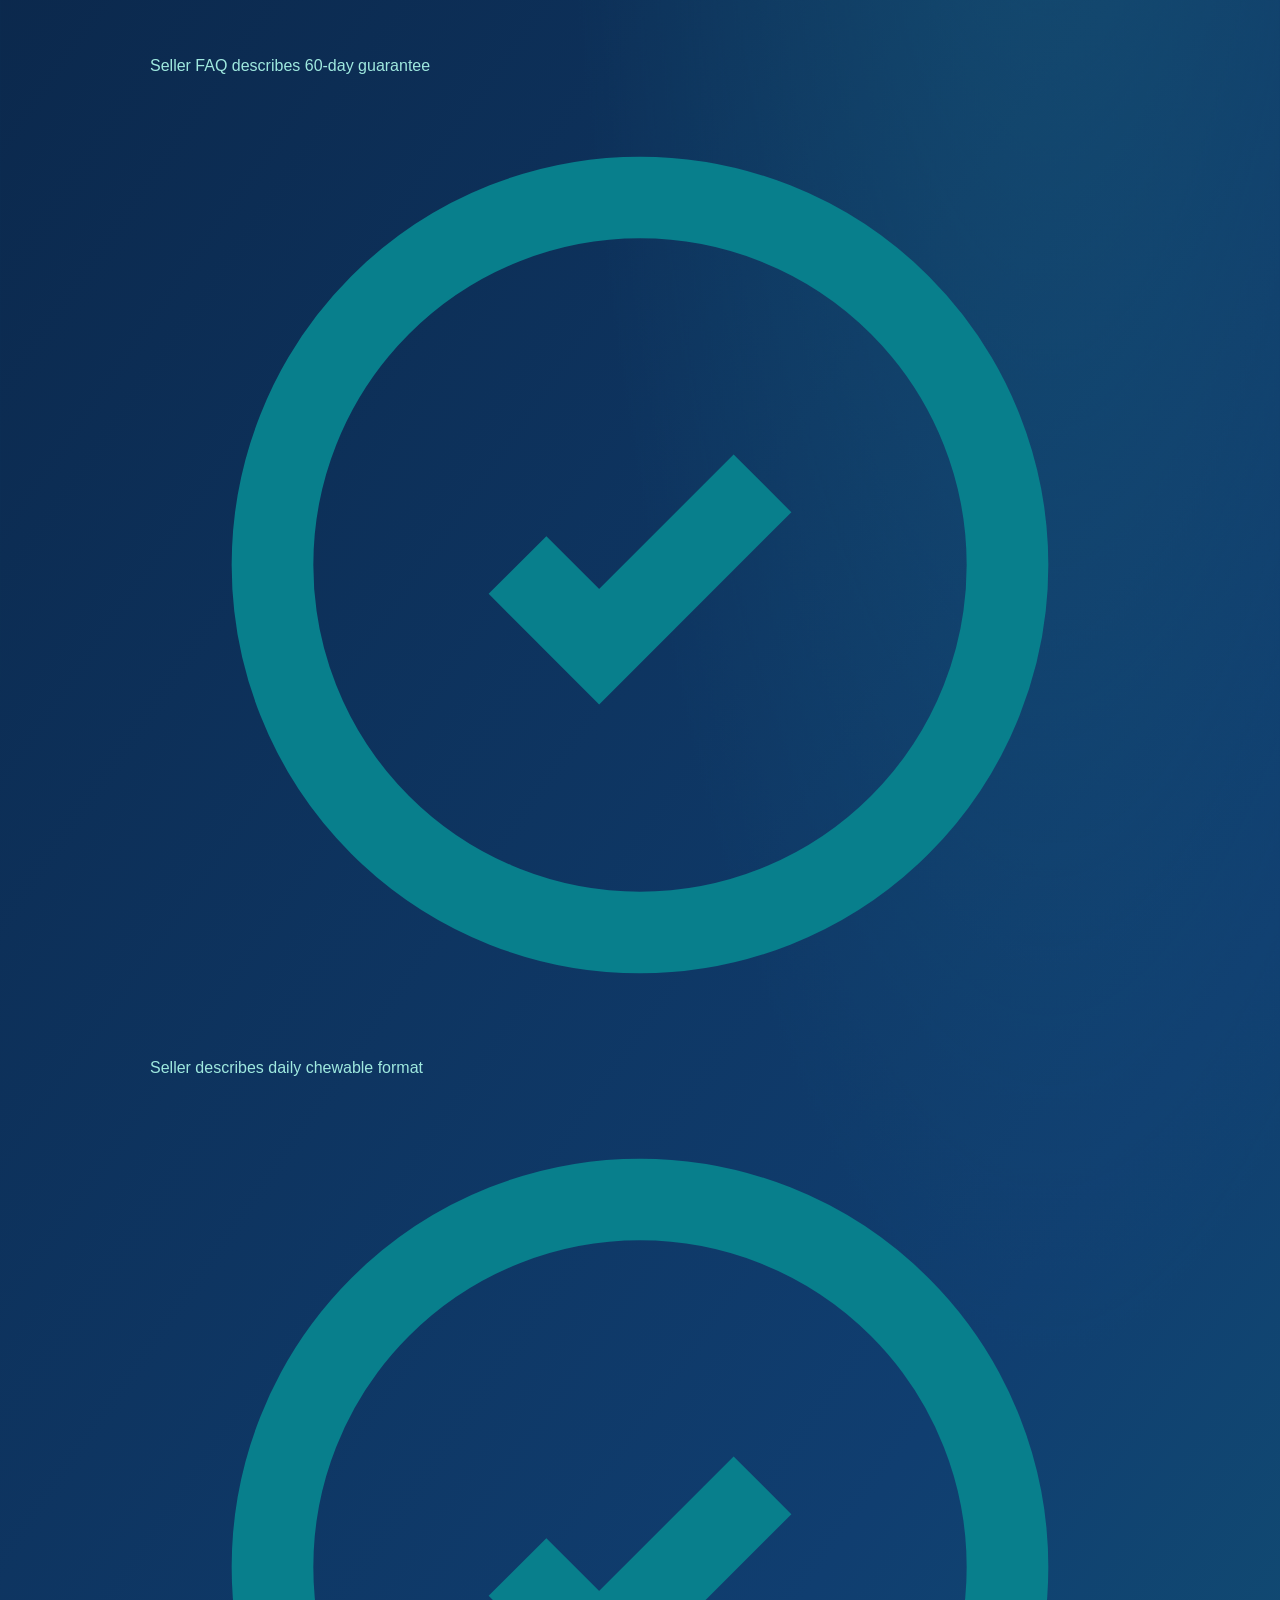
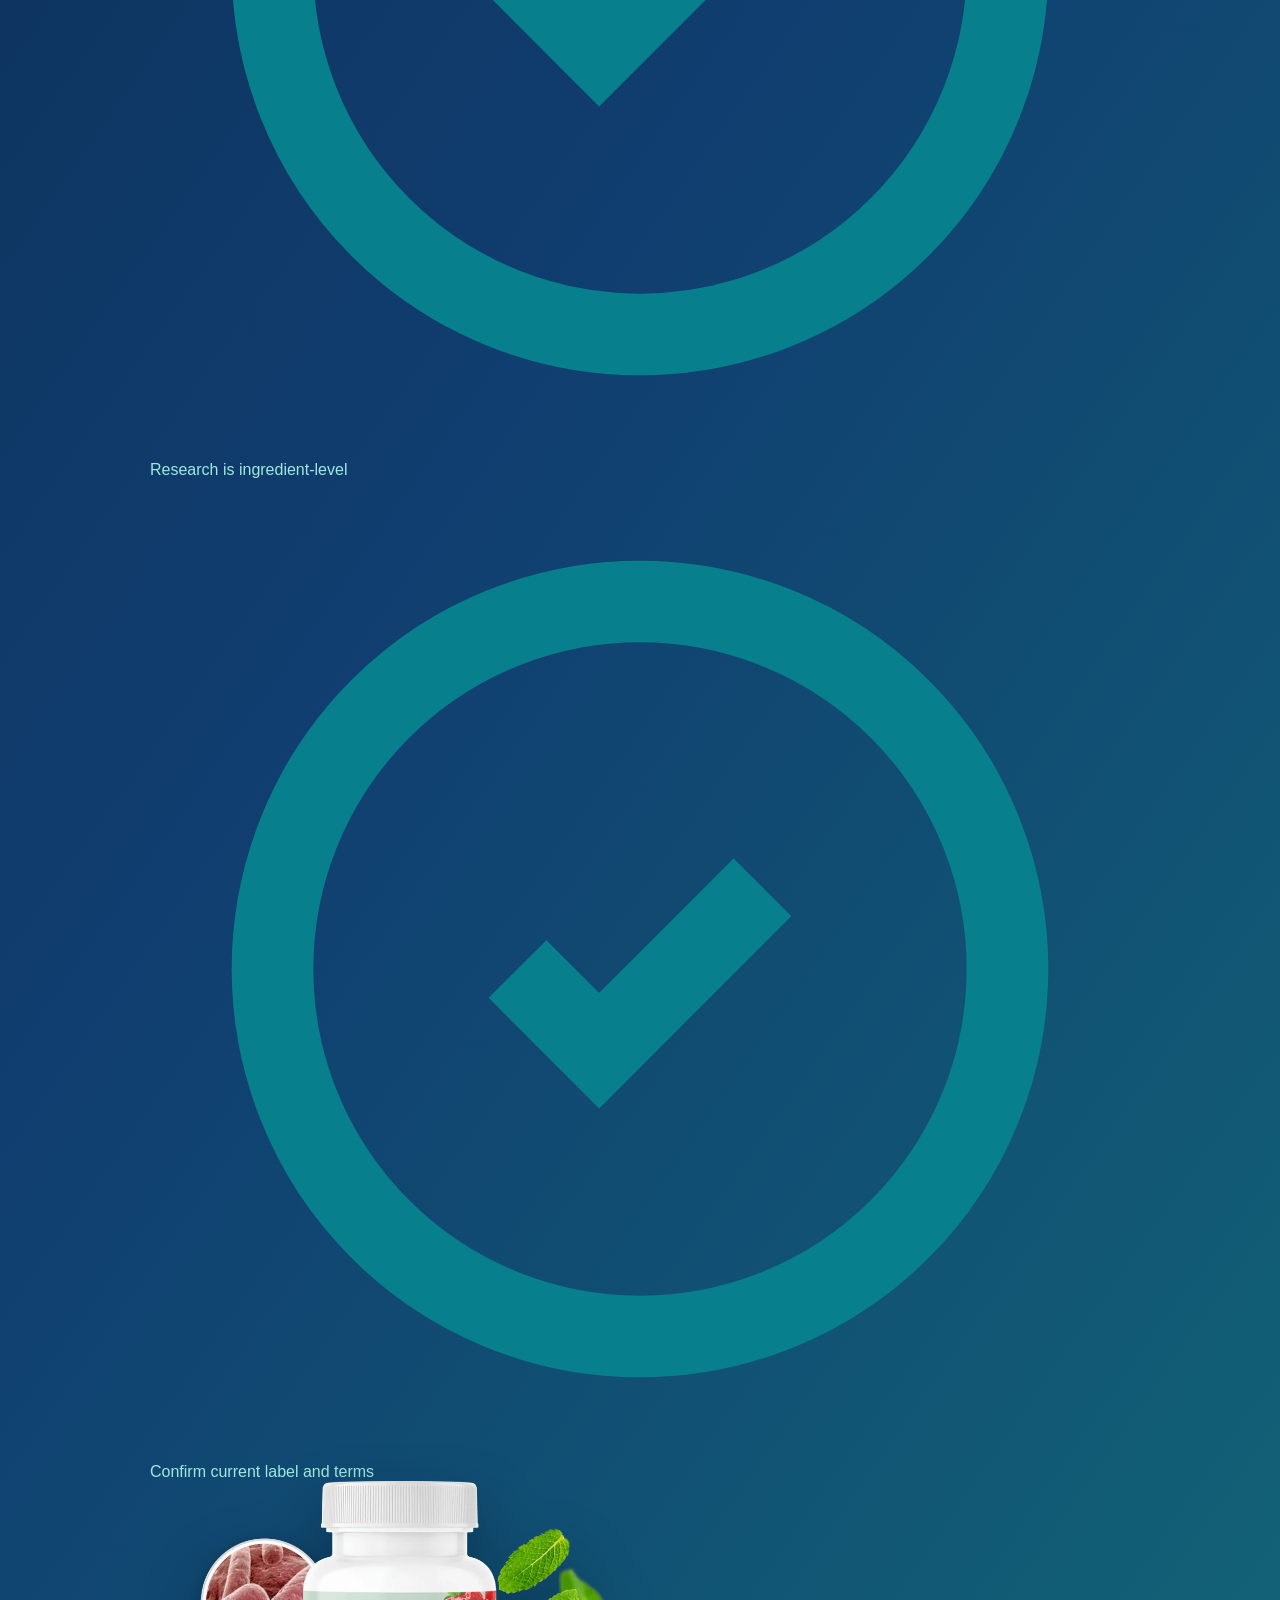
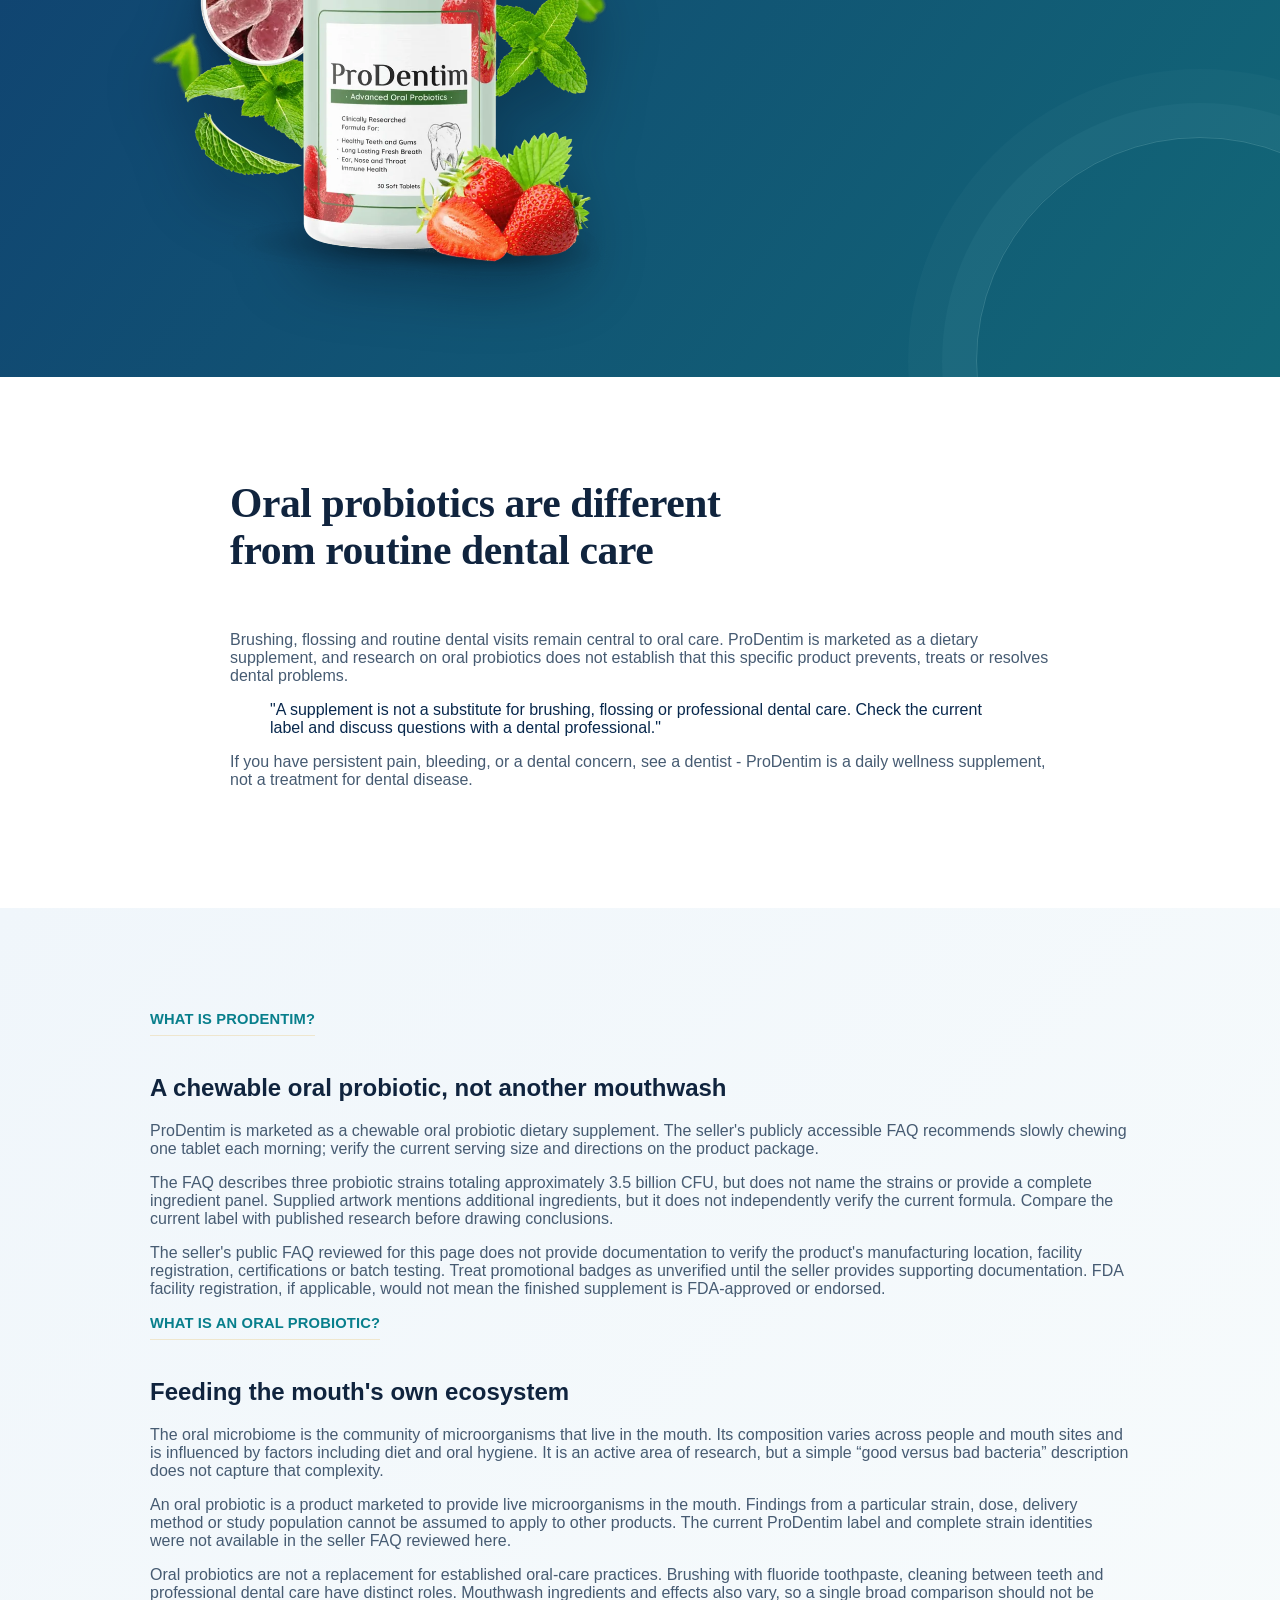
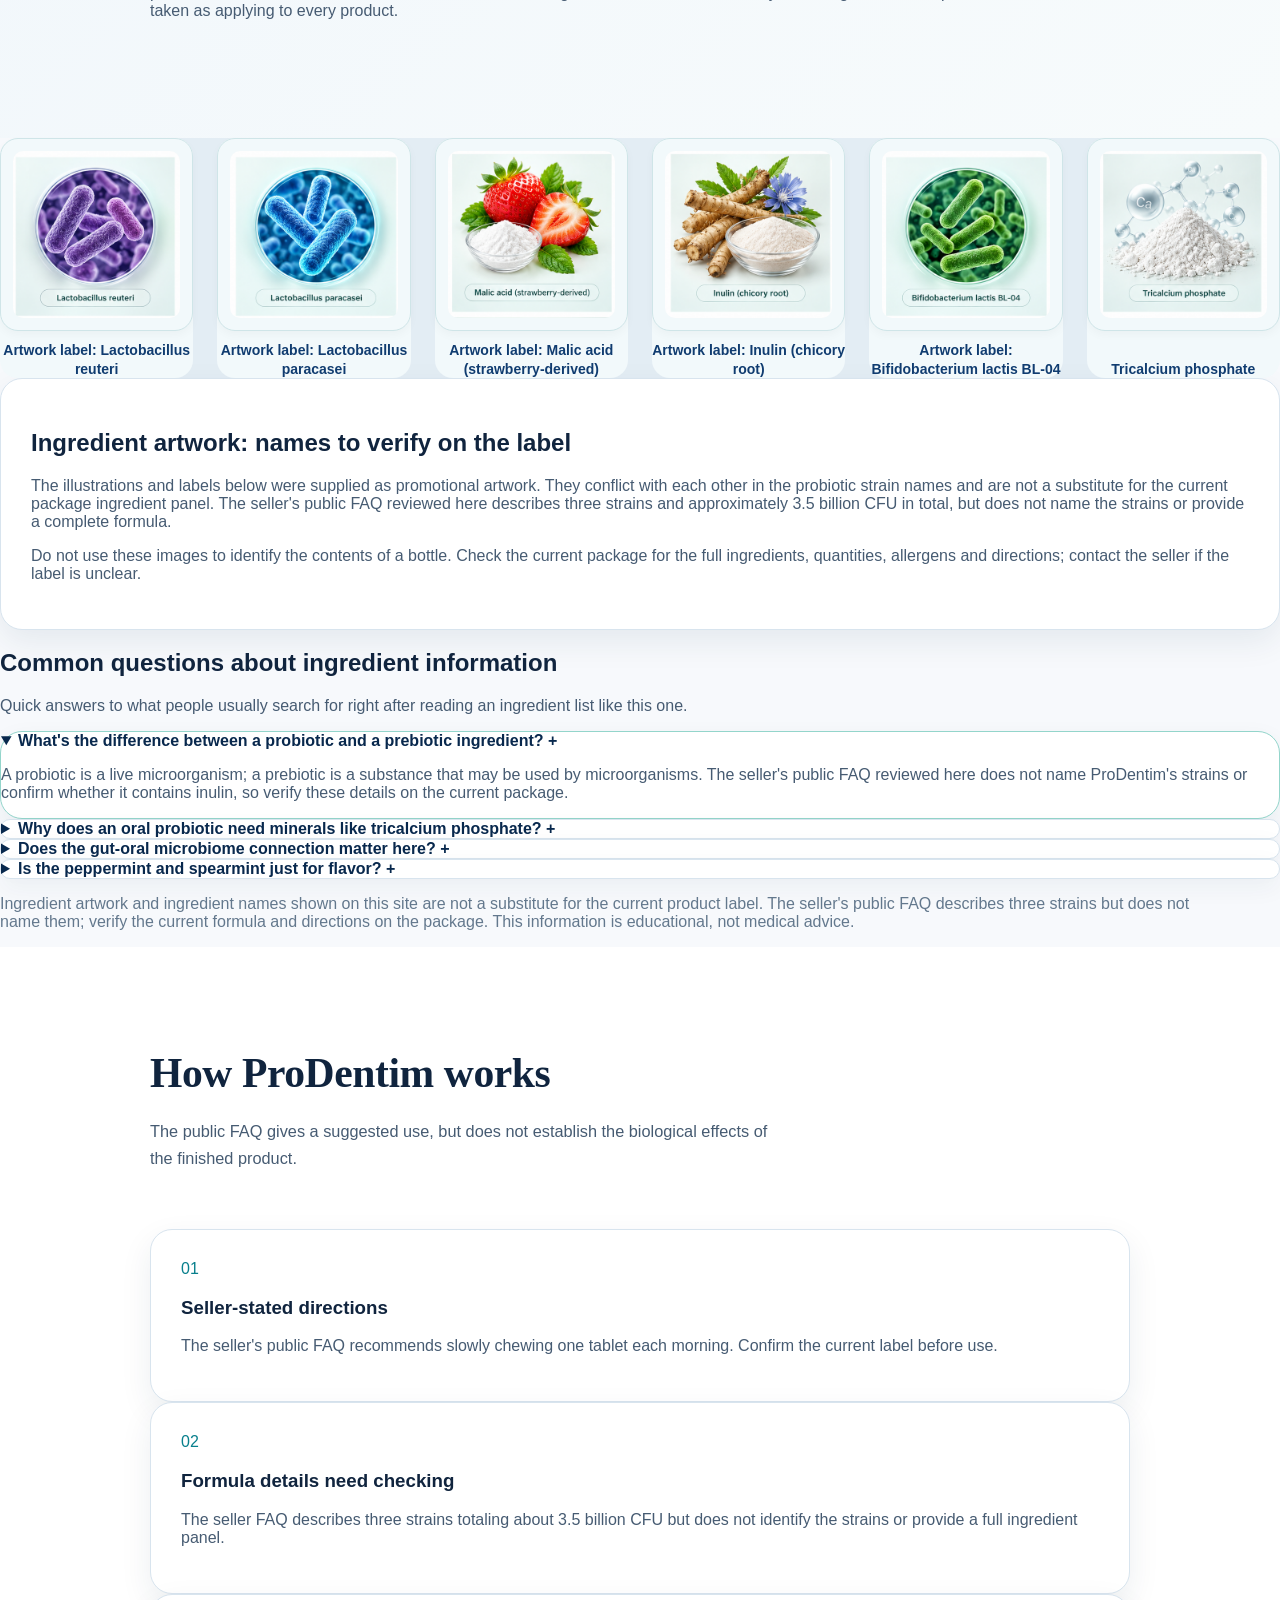
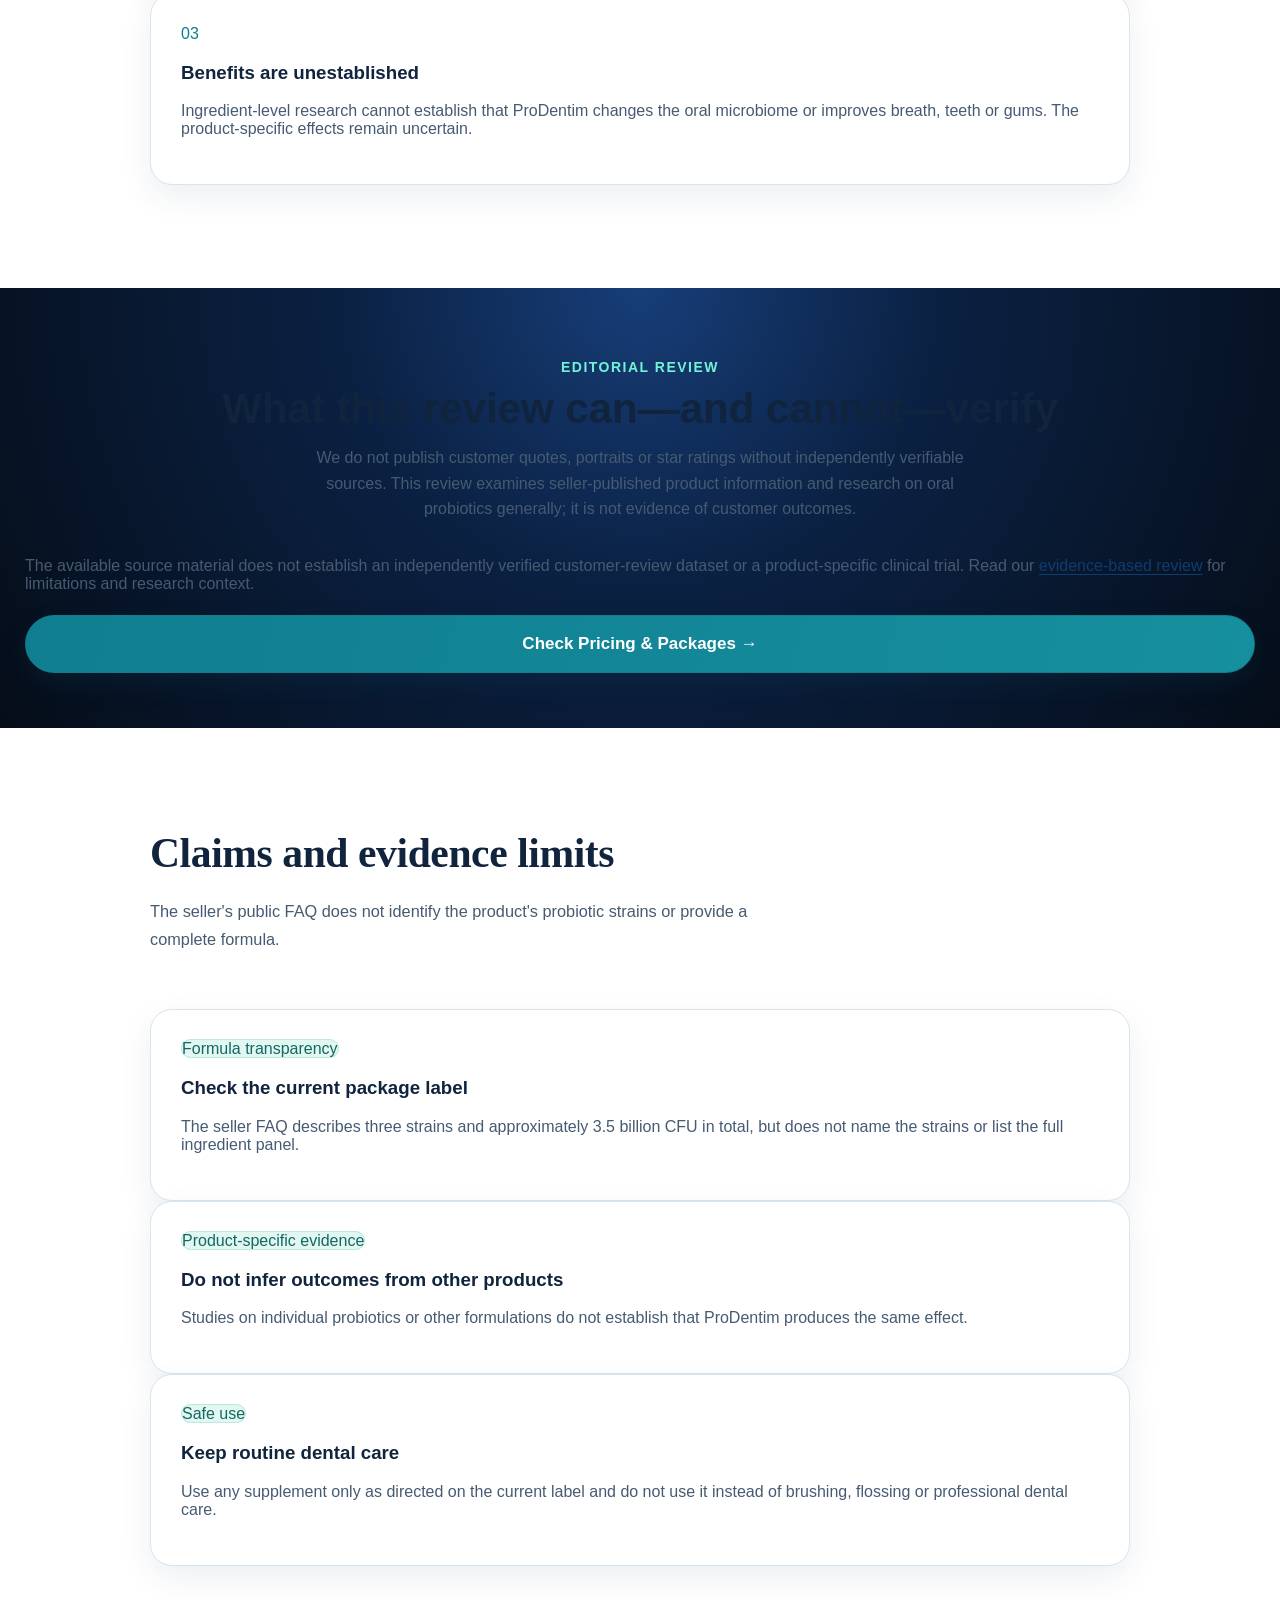
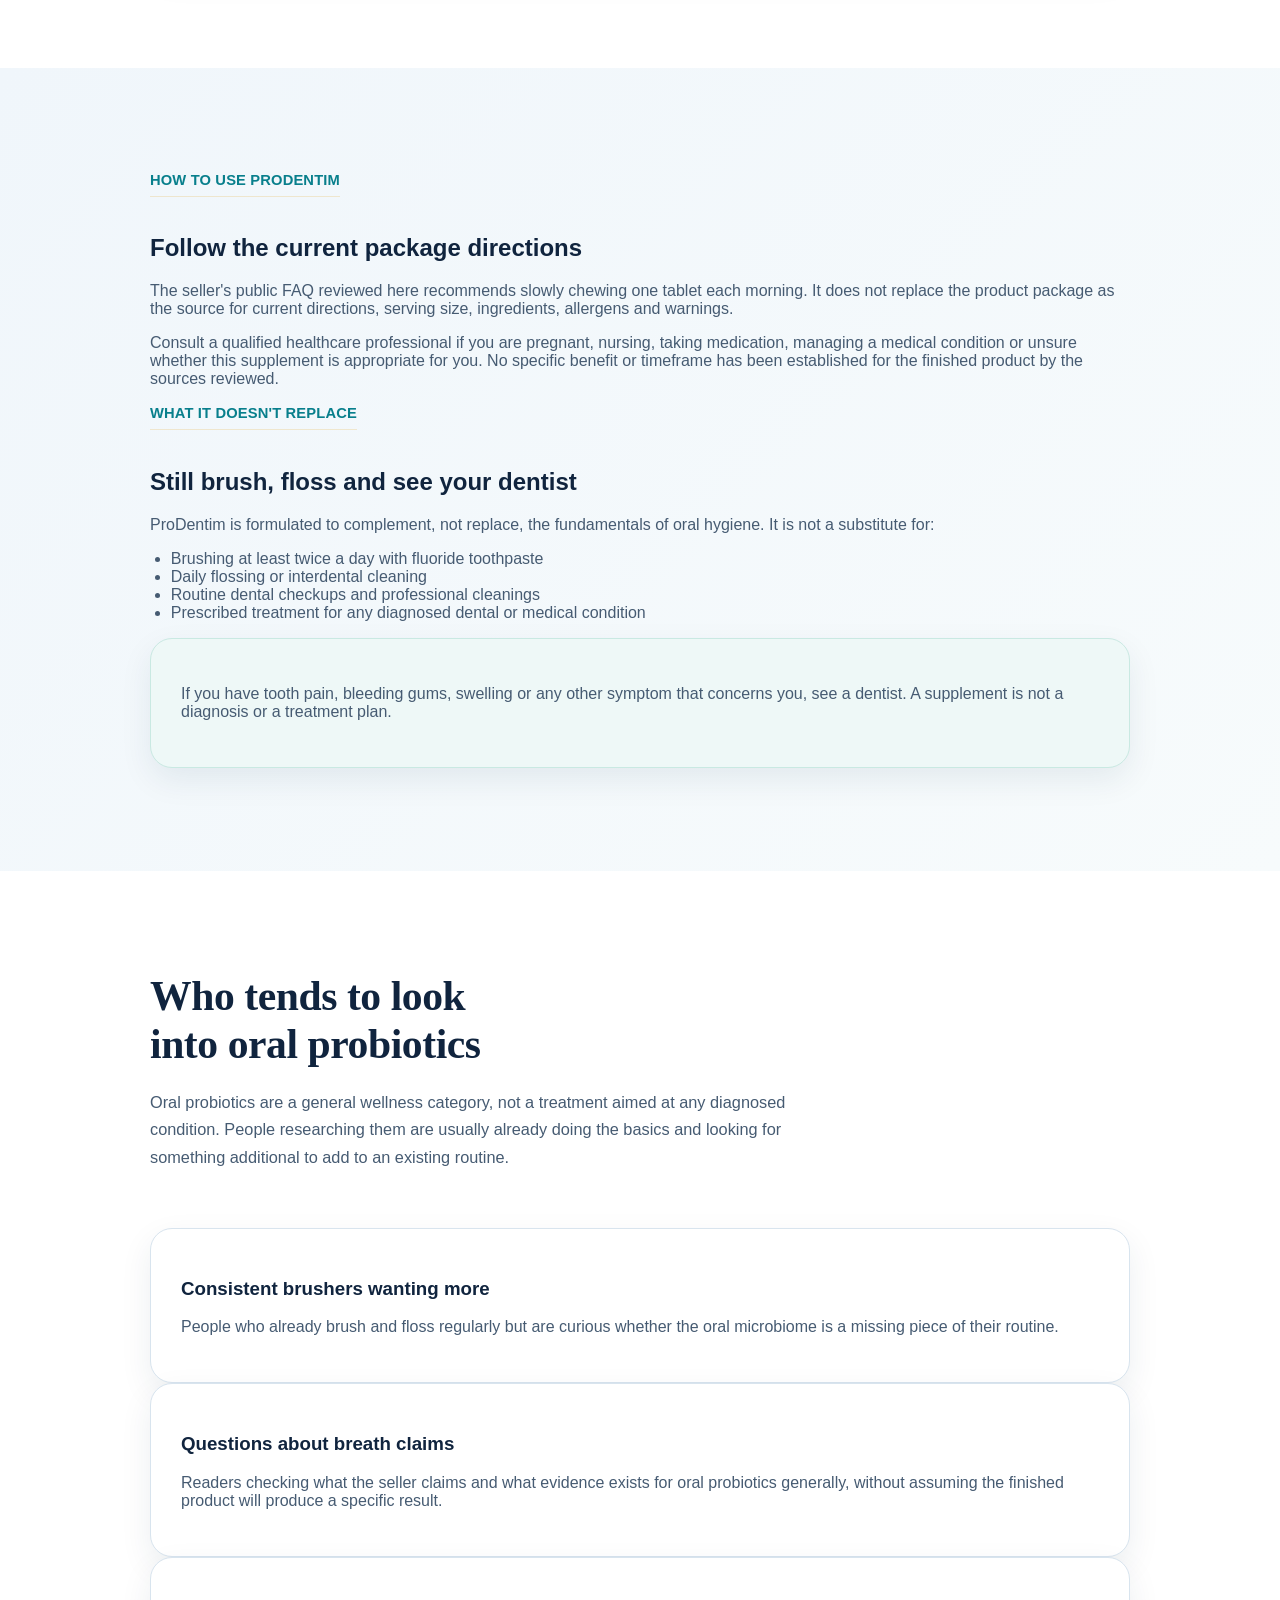
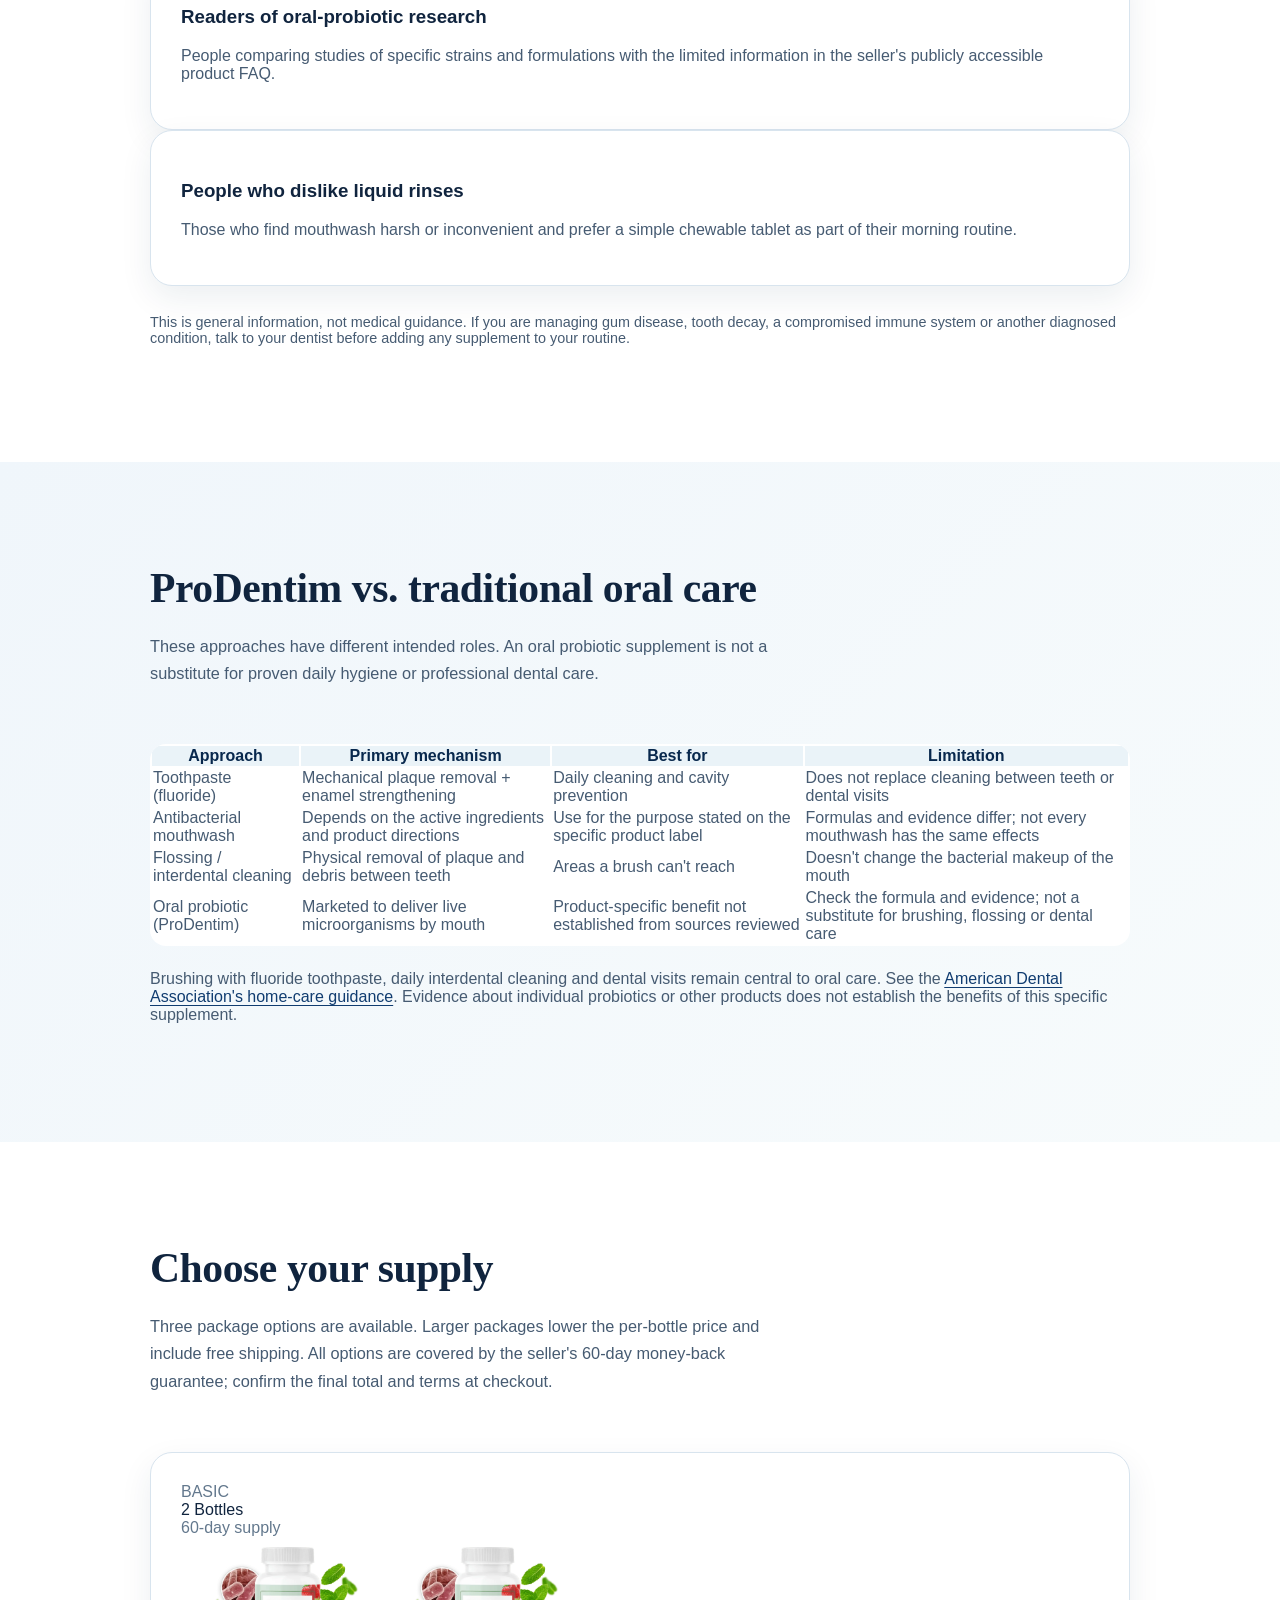
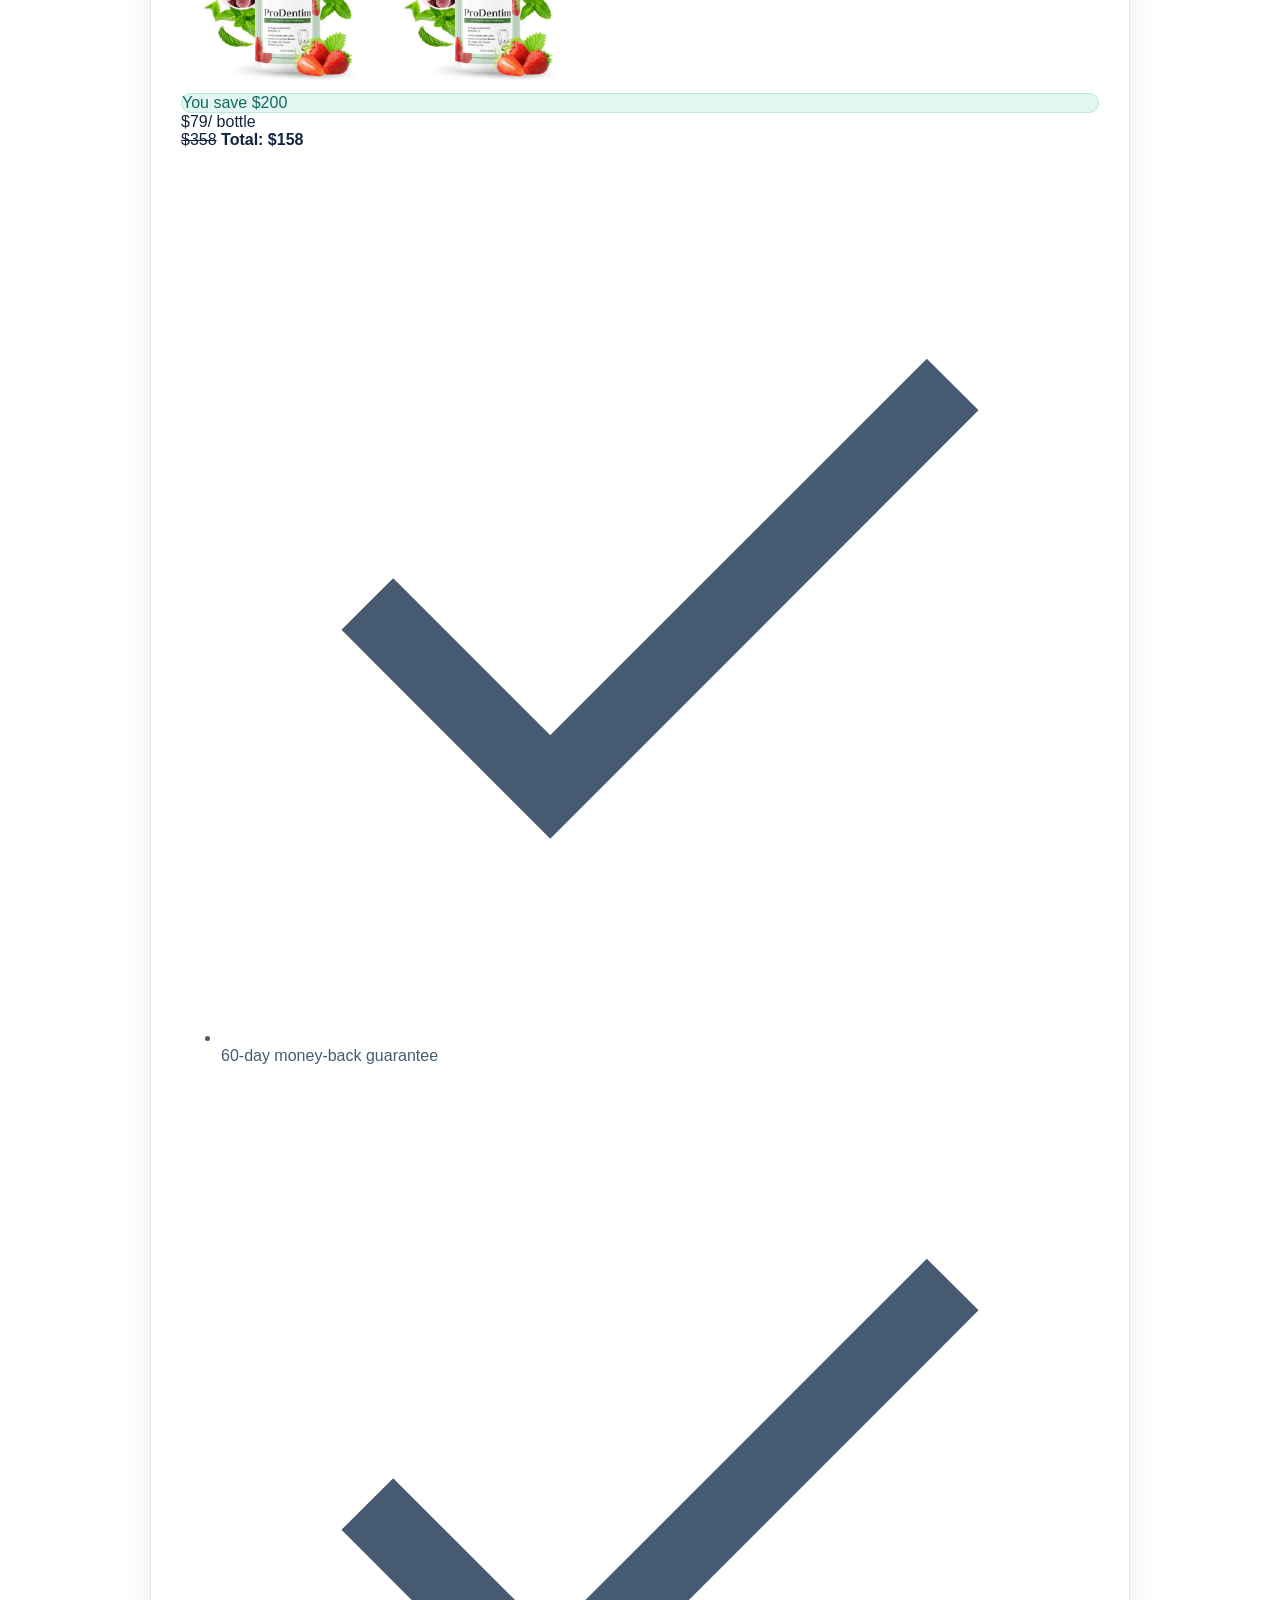
==== commit c55752e9: "Rename index (4).html to index.html" ====
--- a/index.html
+++ b/index.html
@@ -70,12 +70,134 @@
       "name": "ProDentim Editorial Team",
       "url": "https://www.priodentim.com/",
       "description": "Independent informational publisher. Not the product manufacturer or a healthcare provider."
+    },
+    {
+      "@type": "Product",
+      "@id": "https://www.priodentim.com/#product",
+      "name": "ProDentim Oral Probiotic Supplement",
+      "description": "ProDentim is a soft-tablet oral probiotic dietary supplement formulated to complement a daily oral-care routine.",
+      "image": [
+        "https://www.priodentim.com/assets/images/prodentim-bottle-oral-probiotic-supplement.png"
+      ],
+      "brand": {
+        "@type": "Brand",
+        "name": "ProDentim"
+      },
+      "category": "Oral probiotic dietary supplement",
+      "url": "https://www.priodentim.com/",
+      "offers": {
+        "@type": "AggregateOffer",
+        "priceCurrency": "USD",
+        "lowPrice": "158",
+        "highPrice": "294",
+        "offerCount": 3,
+        "offers": [
+          {
+            "@type": "Offer",
+            "name": "2 bottles (60-day supply)",
+            "sku": "prodentim-2-bottles",
+            "price": "158.00",
+            "priceCurrency": "USD",
+            "priceValidUntil": "2027-12-31",
+            "url": "https://3ca2e4vkmg607u0j-jn0odqj1n.hop.clickbank.net",
+            "availability": "https://schema.org/InStock",
+            "itemCondition": "https://schema.org/NewCondition",
+            "shippingDetails": {
+              "@type": "OfferShippingDetails",
+              "shippingRate": {
+                "@type": "MonetaryAmount",
+                "value": "9.99",
+                "currency": "USD"
+              },
+              "shippingDestination": {
+                "@type": "DefinedRegion",
+                "addressCountry": "US"
+              }
+            },
+            "hasMerchantReturnPolicy": {
+              "@type": "MerchantReturnPolicy",
+              "applicableCountry": "US",
+              "returnPolicyCategory": "https://schema.org/MerchantReturnFiniteReturnWindow",
+              "merchantReturnDays": 60
+            }
+          },
+          {
+            "@type": "Offer",
+            "name": "3 bottles (90-day supply)",
+            "sku": "prodentim-3-bottles",
+            "price": "207.00",
+            "priceCurrency": "USD",
+            "priceValidUntil": "2027-12-31",
+            "url": "https://3ca2e4vkmg607u0j-jn0odqj1n.hop.clickbank.net",
+            "availability": "https://schema.org/InStock",
+            "itemCondition": "https://schema.org/NewCondition",
+            "shippingDetails": {
+              "@type": "OfferShippingDetails",
+              "shippingRate": {
+                "@type": "MonetaryAmount",
+                "value": "0",
+                "currency": "USD"
+              },
+              "shippingDestination": {
+                "@type": "DefinedRegion",
+                "addressCountry": "US"
+              }
+            },
+            "hasMerchantReturnPolicy": {
+              "@type": "MerchantReturnPolicy",
+              "applicableCountry": "US",
+              "returnPolicyCategory": "https://schema.org/MerchantReturnFiniteReturnWindow",
+              "merchantReturnDays": 60
+            }
+          },
+          {
+            "@type": "Offer",
+            "name": "6 bottles (180-day supply) with 3 free ebooks",
+            "sku": "prodentim-6-bottles",
+            "price": "294.00",
+            "priceCurrency": "USD",
+            "priceValidUntil": "2027-12-31",
+            "url": "https://3ca2e4vkmg607u0j-jn0odqj1n.hop.clickbank.net",
+            "availability": "https://schema.org/InStock",
+            "itemCondition": "https://schema.org/NewCondition",
+            "shippingDetails": {
+              "@type": "OfferShippingDetails",
+              "shippingRate": {
+                "@type": "MonetaryAmount",
+                "value": "0",
+                "currency": "USD"
+              },
+              "shippingDestination": {
+                "@type": "DefinedRegion",
+                "addressCountry": "US"
+              }
+            },
+            "hasMerchantReturnPolicy": {
+              "@type": "MerchantReturnPolicy",
+              "applicableCountry": "US",
+              "returnPolicyCategory": "https://schema.org/MerchantReturnFiniteReturnWindow",
+              "merchantReturnDays": 60
+            }
+          }
+        ]
+      }
     }
   ]
 }
 </script>
 /* Keep your existing website CSS below this line. */D
-  :root{ --ink:#171717; --ink-soft:#4A4A47; --ink-faint:#777773; --mist:#FAFAF8; --mist-deep:#F7F7F5; --panel:#ffffff; --accent:#171717; --accent-deep:#171717; --accent-soft:#F7F7F5; --accent-soft-2:#F7F7F5; --ink-accent:#171717; --ink-accent-deep:#171717; --neutral-accent:#FFFFFF; --neutral-accent-deep:#FFFFFF; --line:#E8E8E5; --line-soft:#F0F0ED; --radius-s:6px; --radius-m:14px; --font-display:"Newsreader", Georgia, serif; --font-body:"Work Sans", -apple-system, BlinkMacSystemFont, "Segoe UI", sans-serif; } :root{ color-scheme: light; } @media (prefers-color-scheme: light){ :root:not([data-theme="light"]){ --ink:#171717; --ink-soft:#4A4A47; --ink-faint:#777773; --mist:#FFFFFF; --mist-deep:#FAFAF8; --panel:#FFFFFF; --accent:#171717; --accent-deep:#171717; --accent-soft:#F7F7F5; --accent-soft-2:#F7F7F5; --line:#E8E8E5; --line-soft:#F0F0ED; } } :root[data-theme="light"]{ --ink:#171717; --ink-soft:#4A4A47; --ink-faint:#777773; --mist:#FFFFFF; --mist-deep:#FAFAF8; --panel:#FFFFFF; --accent:#171717; --accent-deep:#171717; --accent-soft:#F7F7F5; --accent-soft-2:#F7F7F5; --line:#E8E8E5; --line-soft:#F0F0ED; } *{box-sizing:border-box;} html{scroll-behavior:smooth;} body{margin:0;background:var(--mist);color:var(--ink);font-family:var(--font-body);font-size:16px;line-height:1.6;-webkit-font-smoothing:antialiased;} img{max-width:100%;display:block;} a{color:inherit;} a:focus-visible, button:focus-visible, summary:focus-visible, .btn:focus-visible{outline:3px solid var(--accent-deep); outline-offset:2px;} .wrap{max-width:1180px;margin:0 auto;padding:0 28px;} section{position:relative;} .visually-hidden{position:absolute; width:1px; height:1px; overflow:hidden; clip:rect(0 0 0 0); white-space:nowrap;} h1,h2,h3,h4{font-family:var(--font-display);font-weight:600;color:var(--ink);margin:0 0 0.4em;letter-spacing:-0.01em;} h1{font-size:clamp(2.4rem,4.4vw,3.5rem); line-height:1.08; font-weight:500;} h2{font-size:clamp(1.8rem,3vw,2.4rem); line-height:1.16; font-weight:500;} h3{font-size:1.24rem; font-weight:600;} p{margin:0 0 1em; color:var(--ink-soft); max-width:62ch;} .lede{font-size:1.14rem; color:var(--ink-soft);} .btn{display:inline-flex; align-items:center; gap:8px; font-family:var(--font-body); font-weight:600; font-size:0.97rem; padding:14px 26px; border-radius:999px; border:1px solid transparent; text-decoration:none; cursor:pointer; transition:transform .18s ease, box-shadow .18s ease, background .18s ease;} .btn-primary{background:var(--ink-accent-deep); color:#fff; box-shadow:0 14px 26px -12px rgba(0,0,0,0.5);} .btn-primary:hover{background:var(--ink-accent); transform:translateY(-1px); box-shadow:0 18px 30px -12px rgba(0,0,0,0.55);} .btn-ghost{background:transparent; color:var(--accent-deep); border-color:var(--accent-deep);} .btn-ghost:hover{background:var(--accent-soft);} .btn-block{width:100%; justify-content:center;} header.site{position:sticky; top:0; z-index:50; background:color-mix(in srgb, var(--mist) 88%, transparent); backdrop-filter:blur(10px); border-bottom:1px solid var(--line-soft);} .nav-inner{display:flex; align-items:center; justify-content:space-between; padding:16px 28px; max-width:1180px; margin:0 auto;} .brand{display:flex; align-items:baseline; gap:8px; text-decoration:none; color:var(--ink);} .brand .mark{font-family:var(--font-display); font-size:1.32rem; font-weight:600;} .brand .mark em{font-style:italic; color:var(--ink-accent-deep); font-weight:500;} nav.links{display:flex; gap:22px; font-size:0.92rem; flex-wrap:wrap;} nav.links a{text-decoration:none; color:var(--ink-soft); transition:color .15s ease;} nav.links a:hover{color:var(--accent-deep);} .nav-cta{display:flex; align-items:center; gap:18px;} .nav-cta .btn{padding:10px 20px; font-size:0.9rem;} #nav-toggle{display:none;} .burger{display:none;} @media (max-width:980px){ nav.links{position:fixed; inset:64px 0 0 0; background:var(--panel); flex-direction:column; padding:28px; gap:20px; font-size:1.1rem; transform:translateY(-8px); opacity:0; pointer-events:none; transition:opacity .2s ease, transform .2s ease; border-top:1px solid var(--line-soft); overflow-y:auto;} #nav-toggle:checked ~ .nav-inner nav.links{opacity:1; transform:translateY(0); pointer-events:auto;} .burger{display:block; width:26px; height:20px; position:relative; cursor:pointer;} .burger span{position:absolute; left:0; right:0; height:2px; background:var(--ink); transition:transform .2s ease, opacity .2s ease;} .burger span:nth-child(1){top:0;} .burger span:nth-child(2){top:9px;} .burger span:nth-child(3){top:18px;} #nav-toggle:checked ~ .nav-inner .burger span:nth-child(1){transform:translateY(9px) rotate(45deg);} #nav-toggle:checked ~ .nav-inner .burger span:nth-child(2){opacity:0;} #nav-toggle:checked ~ .nav-inner .burger span:nth-child(3){transform:translateY(-9px) rotate(-45deg);} } .hero{padding:60px 0 40px; overflow:hidden;} .hero-grid{display:grid; grid-template-columns:1.05fr 0.95fr; gap:40px; align-items:center;} @media (max-width:920px){ .hero-grid{grid-template-columns:1fr;} } .hero-cta-row{display:flex; gap:14px; flex-wrap:wrap; margin-bottom:26px;} .trust-row{display:flex; flex-wrap:wrap; gap:20px; padding-top:18px; border-top:1px solid var(--line);} .trust-item{display:flex; align-items:center; gap:8px; font-size:0.85rem; color:var(--ink-soft); font-weight:600;} .trust-item svg{width:17px; height:17px; flex:none; color:var(--accent-deep);} .hero-art{position:relative; display:flex; align-items:center; justify-content:center; min-height:420px;} .art-glow{position:absolute; width:80%; padding-top:80%; border-radius:50%; background:radial-gradient(circle, color-mix(in srgb, var(--accent) 50%, transparent) 0%, transparent 68%); filter:blur(6px); animation:glowPulse 7s ease-in-out infinite;} @keyframes glowPulse{ 0%,100%{transform:scale(1); opacity:0.7;} 50%{transform:scale(1.07); opacity:1;} } .bottle-stage{position:relative; width:min(460px, 82vw); animation:floatY 6.2s ease-in-out infinite;} @keyframes floatY{ 0%,100%{transform:translateY(0) rotate(0deg);} 50%{transform:translateY(-14px) rotate(0.5deg);} } .bottle-stage img{position:relative; z-index:2; filter:drop-shadow(0 26px 26px rgba(0,0,0,0.2));} .leaf{position:absolute; border-radius:50% 4px; filter:blur(0.5px); opacity:0.6; background:radial-gradient(circle at 32% 30%, var(--accent-soft-2), transparent 72%); animation:drift 11s ease-in-out infinite;} .leaf.l1{width:30px; height:38px; top:10%; left:5%; animation-duration:9s;} .leaf.l2{width:20px; height:26px; top:64%; left:2%; animation-duration:12s; animation-delay:1.3s;} .leaf.l3{width:26px; height:32px; top:16%; right:4%; animation-duration:10s; animation-delay:0.5s;} .leaf.l4{width:16px; height:20px; bottom:12%; right:9%; animation-duration:8s; animation-delay:2s;} @keyframes drift{ 0%,100%{transform:translate(0,0) rotate(0deg);} 50%{transform:translate(10px,-16px) rotate(8deg);} } @media (prefers-reduced-motion:reduce){ .bottle-stage, .art-glow, .leaf{animation:none !important;} } .band{padding:84px 0;} .band-panel{background:var(--panel);} .band-pale{background:var(--accent-soft);} .band-contrast{background:var(--ink); color:#4A4A47;} .band-contrast h2, .band-contrast h3{color:#fff;} .band-contrast p{color:#4A4A47;} .section-head{max-width:680px; margin-bottom:46px;} .section-head p{margin-top:12px;} .section-head.center{margin-left:auto; margin-right:auto; text-align:center;} .kicker{font-size:0.78rem; font-weight:700; letter-spacing:0.04em; color:var(--accent-deep); text-transform:uppercase; margin-bottom:10px; display:block;} .band-contrast .kicker{color:var(--accent);} blockquote.pull{font-family:var(--font-display); font-style:italic; font-weight:500; font-size:clamp(1.35rem,2.2vw,1.85rem); line-height:1.42; color:var(--ink); margin:34px 0; padding-left:26px; border-left:3px solid var(--accent-deep); max-width:54ch;} .two-col{display:grid; grid-template-columns:1fr 1fr; gap:56px; align-items:start;} @media (max-width:860px){ .two-col{grid-template-columns:1fr; gap:12px;} } .callout-box{background:var(--panel); border:1px solid var(--line); border-radius:var(--radius-m); padding:22px 24px; margin-top:18px;} .callout-box p{margin-bottom:0; font-size:0.94rem;} .callout-box.warn{background:color-mix(in srgb, var(--ink-accent) 7%, var(--panel));} .steps{display:grid; grid-template-columns:repeat(3,1fr); gap:34px;} @media (max-width:820px){ .steps{grid-template-columns:1fr;} } .step .num{font-family:var(--font-display); font-size:2.5rem; font-weight:500; color:var(--accent-deep); line-height:1; margin-bottom:12px; display:block;} .step h3{margin-bottom:8px;} @media (min-width:821px){ .steps{position:relative;} .step:not(:last-child)::after{content:""; position:absolute; top:20px; left:calc(100% - 6px); width:calc(34px + 12px); border-top:1px dashed var(--accent);} } .ing-grid{display:grid; grid-template-columns:repeat(3,1fr); gap:1px; background:var(--line); border:1px solid var(--line); border-radius:var(--radius-m); overflow:hidden;} @media (max-width:900px){ .ing-grid{grid-template-columns:repeat(2,1fr);} } @media (max-width:600px){ .ing-grid{grid-template-columns:1fr;} } .ing-cell{background:var(--panel); padding:30px 26px;} .ing-cell svg{width:32px; height:32px; color:var(--accent-deep); margin-bottom:14px;} .ing-cell h3{font-size:1.05rem; margin-bottom:6px;} .ing-cell p{font-size:0.92rem; margin-bottom:10px;} .ing-cell a{font-size:0.82rem; font-weight:600; color:var(--accent-deep); text-decoration:none; border-bottom:1px solid var(--accent);} .ing-cell a:hover{color:var(--ink-accent-deep); border-color:var(--ink-accent-deep);} .cfu-tag{display:inline-block; font-size:0.72rem; font-weight:700; letter-spacing:0.02em; color:var(--ink-accent-deep); background:color-mix(in srgb, var(--ink-accent) 12%, transparent); padding:3px 10px; border-radius:999px; margin-bottom:10px;} .pillars{display:grid; grid-template-columns:repeat(3,1fr); gap:40px;} @media (max-width:820px){ .pillars{grid-template-columns:1fr;} } .pillar .tag{display:inline-block; font-size:0.78rem; font-weight:700; letter-spacing:0.02em; color:var(--accent-deep); background:var(--accent-soft); padding:5px 12px; border-radius:999px; margin-bottom:16px;} .who-grid{display:grid; grid-template-columns:repeat(4,1fr); gap:20px;} @media (max-width:920px){ .who-grid{grid-template-columns:repeat(2,1fr);} } @media (max-width:560px){ .who-grid{grid-template-columns:1fr;} } .who-card{background:var(--panel); border:1px solid var(--line); border-radius:var(--radius-m); padding:22px 20px;} .who-card h3{font-size:1rem; margin-bottom:6px;} .who-card p{font-size:0.88rem; margin-bottom:0;} table.compare{width:100%; border-collapse:collapse; background:var(--panel); border-radius:var(--radius-m); overflow:hidden; border:1px solid var(--line); font-size:0.92rem;} table.compare th, table.compare td{padding:14px 16px; text-align:left; border-bottom:1px solid var(--line); vertical-align:top;} table.compare th{background:var(--accent-soft); font-family:var(--font-body); font-weight:700; color:var(--ink);} table.compare tr:last-child td{border-bottom:none;} table.compare td:first-child{font-weight:600; white-space:nowrap;} .table-wrap{overflow-x:auto; margin:8px 0 6px;} .pricing-grid{display:grid; grid-template-columns:repeat(3,1fr); gap:26px; align-items:stretch;} @media (max-width:920px){ .pricing-grid{grid-template-columns:1fr; max-width:420px; margin:0 auto;} } .price-card{background:var(--panel); border:1px solid var(--line); border-radius:var(--radius-m); padding:30px 26px 26px; display:flex; flex-direction:column; position:relative;} .price-card.featured{border-color:var(--ink-accent-deep); box-shadow:0 26px 50px -22px rgba(0,0,0,0.35); transform:translateY(-10px);} @media (max-width:920px){ .price-card.featured{transform:none;} } .ribbon{position:absolute; top:-13px; left:50%; transform:translateX(-50%); background:var(--ink-accent-deep); color:#fff; font-size:0.72rem; font-weight:700; letter-spacing:0.03em; padding:6px 16px; border-radius:999px; box-shadow:0 8px 16px -6px rgba(0,0,0,0.45);} .plan-name{font-size:0.82rem; font-weight:700; color:var(--ink-faint); margin-bottom:6px;} .plan-supply{font-family:var(--font-display); font-size:1.5rem; margin-bottom:2px;} .plan-days{font-size:0.85rem; color:var(--ink-faint); margin-bottom:18px;} .plan-bottles{display:flex; align-items:flex-end; justify-content:center; height:120px; margin-bottom:18px;} .plan-bottles img{max-height:100%; width:auto; filter:drop-shadow(0 10px 14px rgba(0,0,0,0.18));} .save-badge{font-size:0.8rem; font-weight:700; color:var(--accent-deep); background:color-mix(in srgb, var(--accent) 20%, transparent); padding:6px 12px; border-radius:var(--radius-s); display:inline-block; margin-bottom:14px;} .plan-price{display:flex; align-items:baseline; gap:6px; margin-bottom:2px;} .plan-price .amt{font-family:var(--font-display); font-size:2.35rem; font-weight:600;} .plan-price .per{font-size:0.88rem; color:var(--ink-faint);} .plan-total{font-size:0.86rem; color:var(--ink-faint); margin-bottom:20px;} .plan-total s{color:var(--ink-faint); opacity:0.7; margin-right:4px;} .plan-total b{color:var(--ink);} .price-card ul{list-style:none; margin:0 0 22px; padding:0; font-size:0.88rem; color:var(--ink-soft); flex:1;} .price-card ul li{display:flex; gap:8px; padding:5px 0; align-items:flex-start;} .price-card ul li svg{width:15px; height:15px; flex:none; margin-top:3px; color:var(--accent-deep);} .price-note{font-size:0.84rem; color:var(--ink-faint); margin-top:26px; max-width:70ch;} .bonus-strip{display:grid; grid-template-columns:repeat(3,1fr); gap:22px; margin-top:44px;} @media (max-width:760px){ .bonus-strip{grid-template-columns:1fr; max-width:340px; margin-left:auto; margin-right:auto;} } .bonus-card{background:var(--panel); border:1px solid var(--line); border-radius:var(--radius-m); overflow:hidden; text-align:center;} .bonus-card img{width:100%; height:200px; object-fit:cover;} .bonus-ph{height:200px; background:linear-gradient(160deg, var(--accent-soft), var(--accent-soft-2)); display:flex; align-items:center; justify-content:center;} .bonus-ph svg{width:52px; height:52px; color:var(--accent-deep);} .bonus-card .b-body{padding:18px 18px 22px;} .bonus-card .b-tag{font-size:0.72rem; font-weight:700; color:var(--neutral-accent-deep); background:color-mix(in srgb, var(--neutral-accent) 16%, transparent); padding:3px 10px; border-radius:999px; display:inline-block; margin-bottom:8px;} .bonus-card h3{font-size:1rem; margin-bottom:4px;} .bonus-card p{font-size:0.86rem; margin:0;} .guarantee{display:grid; grid-template-columns:auto 1fr; gap:32px; align-items:center;} @media (max-width:700px){ .guarantee{grid-template-columns:1fr; text-align:center;} .guarantee .seal-img{margin:0 auto;} } .seal-img{width:132px; height:132px; flex:none;} .consider-grid{display:grid; grid-template-columns:repeat(2,1fr); gap:22px;} @media (max-width:760px){ .consider-grid{grid-template-columns:1fr;} } .consider{background:var(--panel); border:1px solid var(--line); border-radius:var(--radius-m); padding:26px 26px 22px;} .consider h3{font-size:1rem; margin-bottom:8px;} .consider p{font-size:0.92rem; margin-bottom:0; color:var(--ink);} .ref-list{list-style:none; margin:0; padding:0; border-top:1px solid var(--line);} .ref-list li{display:grid; grid-template-columns:32px 1fr; gap:16px; padding:20px 0; border-bottom:1px solid var(--line);} .ref-list .idx{font-family:var(--font-display); color:var(--accent-deep); font-weight:600; font-size:1.1rem;} .ref-list h3{margin:0 0 4px; font-size:1rem; font-family:var(--font-body); font-weight:700; color:var(--ink);} .ref-list p{margin:0 0 6px; font-size:0.92rem;} .ref-list .meta{font-size:0.8rem; color:var(--ink-faint); margin-bottom:6px;} .ref-list a{font-size:0.86rem; color:var(--accent-deep); text-decoration:none; word-break:break-word;} .ref-list a:hover{color:var(--ink-accent-deep);} .ref-note{font-size:0.85rem; color:var(--ink-faint); margin-top:22px; max-width:70ch;} .ref-toggle-wrap{margin-top:22px;} .faq{border-top:1px solid var(--line);} .faq details{border-bottom:1px solid var(--line); padding:20px 0;} .faq summary{list-style:none; cursor:pointer; display:flex; justify-content:space-between; align-items:center; gap:20px; font-family:var(--font-display); font-size:1.06rem; color:var(--ink); font-weight:500;} .faq summary::-webkit-details-marker{display:none;} .faq summary .chev{flex:none; width:20px; height:20px; transition:transform .22s ease; color:var(--accent-deep);} .faq details[open] summary .chev{transform:rotate(135deg);} .faq .a{padding-top:12px; max-width:70ch;} .badges-row{margin-top:18px; opacity:0.9;} .badges-row img{max-width:420px; width:100%;} .final-cta{text-align:center; padding:92px 0;} .final-cta h2{max-width:18ch; margin-left:auto; margin-right:auto;} .final-cta p{max-width:52ch; margin-left:auto; margin-right:auto;} footer{background:var(--ink); color:#4A4A47; padding:56px 0 30px; font-size:0.86rem;} footer a{color:#4A4A47; text-decoration:none;} footer a:hover{color:#fff;} .footer-grid{display:grid; grid-template-columns:1.3fr 1fr 1fr 1fr; gap:32px; margin-bottom:36px;} @media (max-width:720px){ .footer-grid{grid-template-columns:1fr; gap:28px;} } .footer-grid h2{color:#fff; font-size:0.8rem; letter-spacing:0.02em; margin:0 0 14px; font-family:var(--font-body); font-weight:700;} .footer-grid ul{list-style:none; margin:0; padding:0;} .footer-grid li{margin-bottom:9px;} .footer-brand .mark{font-family:var(--font-display); font-size:1.2rem; color:#fff; margin-bottom:10px; display:block;} .disclaimer{border-top:1px solid #E8E8E5; padding-top:24px; color:#777773; font-size:0.78rem; line-height:1.7;} .disclaimer p{color:#777773; max-width:none; margin-bottom:10px;} .foot-bottom{display:flex; justify-content:space-between; flex-wrap:wrap; gap:10px; margin-top:20px; color:#777773; font-size:0.78rem;} </style>
+  :root{ --ink:#171717; --ink-soft:#4A4A47; --ink-faint:#777773; --mist:#FAFAF8; --mist-deep:#F7F7F5; --panel:#ffffff; --accent:#171717; --accent-deep:#171717; --accent-soft:#F7F7F5; --accent-soft-2:#F7F7F5; --ink-accent:#171717; --ink-accent-deep:#171717; --neutral-accent:#FFFFFF; --neutral-accent-deep:#FFFFFF; --line:#E8E8E5; --line-soft:#F0F0ED; --radius-s:6px; --radius-m:14px; --font-display:"Newsreader", Georgia, serif; --font-body:"Work Sans", -apple-system, BlinkMacSystemFont, "Segoe UI", sans-serif; } :root{ color-scheme: light; } @media (prefers-color-scheme: light){ :root:not([data-theme="light"]){ --ink:#171717; --ink-soft:#4A4A47; --ink-faint:#777773; --mist:#FFFFFF; --mist-deep:#FAFAF8; --panel:#FFFFFF; --accent:#171717; --accent-deep:#171717; --accent-soft:#F7F7F5; --accent-soft-2:#F7F7F5; --line:#E8E8E5; --line-soft:#F0F0ED; } } :root[data-theme="light"]{ --ink:#171717; --ink-soft:#4A4A47; --ink-faint:#777773; --mist:#FFFFFF; --mist-deep:#FAFAF8; --panel:#FFFFFF; --accent:#171717; --accent-deep:#171717; --accent-soft:#F7F7F5; --accent-soft-2:#F7F7F5; --line:#E8E8E5; --line-soft:#F0F0ED; } *{box-sizing:border-box;} html{scroll-behavior:smooth;} body{margin:0;background:var(--mist);color:var(--ink);font-family:var(--font-body);font-size:16px;line-height:1.6;-webkit-font-smoothing:antialiased;} img{max-width:100%;display:block;} a{color:inherit;} a:focus-visible, button:focus-visible, summary:focus-visible, .btn:focus-visible{outline:3px solid var(--accent-deep); outline-offset:2px;} .wrap{max-width:1180px;margin:0 auto;padding:0 28px;} section{position:relative;} .visually-hidden{position:absolute; width:1px; height:1px; overflow:hidden; clip:rect(0 0 0 0); white-space:nowrap;} h1,h2,h3,h4{font-family:var(--font-display);font-weight:600;color:var(--ink);margin:0 0 0.4em;letter-spacing:-0.01em;} h1{font-size:clamp(2.4rem,4.4vw,3.5rem); line-height:1.08; font-weight:500;} h2{font-size:clamp(1.8rem,3vw,2.4rem); line-height:1.16; font-weight:500;} h3{font-size:1.24rem; font-weight:600;} p{margin:0 0 1em; color:var(--ink-soft); max-width:62ch;} .lede{font-size:1.14rem; color:var(--ink-soft);} .btn{display:inline-flex; align-items:center; gap:8px; font-family:var(--font-body); font-weight:600; font-size:0.97rem; padding:14px 26px; border-radius:999px; border:1px solid transparent; text-decoration:none; cursor:pointer; transition:transform .18s ease, box-shadow .18s ease, background .18s ease;} .btn-primary{background:var(--ink-accent-deep); color:#fff; box-shadow:0 14px 26px -12px rgba(0,0,0,0.5);} .btn-primary:hover{background:var(--ink-accent); transform:translateY(-1px); box-shadow:0 18px 30px -12px rgba(0,0,0,0.55);} .btn-ghost{background:transparent; color:var(--accent-deep); border-color:var(--accent-deep);} .btn-ghost:hover{background:var(--accent-soft);} .btn-block{width:100%; justify-content:center;} header.site{position:sticky; top:0; z-index:50; background:color-mix(in srgb, var(--mist) 88%, transparent); backdrop-filter:blur(10px); border-bottom:1px solid var(--line-soft);} .nav-inner{display:flex; align-items:center; justify-content:space-between; padding:16px 28px; max-width:1180px; margin:0 auto;} .brand{display:flex; align-items:baseline; gap:8px; text-decoration:none; color:var(--ink);} .brand .mark{font-family:var(--font-display); font-size:1.32rem; font-weight:600;} .brand .mark em{font-style:italic; color:var(--ink-accent-deep); font-weight:500;} nav.links{display:flex; gap:22px; font-size:0.92rem; flex-wrap:wrap;} nav.links a{text-decoration:none; color:var(--ink-soft); transition:color .15s ease;} nav.links a:hover{color:var(--accent-deep);} .nav-cta{display:flex; align-items:center; gap:18px;} .nav-cta .btn{padding:10px 20px; font-size:0.9rem;} #nav-toggle{display:none;} .burger{display:none;} @media (max-width:980px){ nav.links{position:fixed; inset:64px 0 0 0; background:var(--panel); flex-direction:column; padding:28px; gap:20px; font-size:1.1rem; transform:translateY(-8px); opacity:0; pointer-events:none; transition:opacity .2s ease, transform .2s ease; border-top:1px solid var(--line-soft); overflow-y:auto;} #nav-toggle:checked ~ .nav-inner nav.links{opacity:1; transform:translateY(0); pointer-events:auto;} .burger{display:block; width:26px; height:20px; position:relative; cursor:pointer;} .burger span{position:absolute; left:0; right:0; height:2px; background:var(--ink); transition:transform .2s ease, opacity .2s ease;} .burger span:nth-child(1){top:0;} .burger span:nth-child(2){top:9px;} .burger span:nth-child(3){top:18px;} #nav-toggle:checked ~ .nav-inner .burger span:nth-child(1){transform:translateY(9px) rotate(45deg);} #nav-toggle:checked ~ .nav-inner .burger span:nth-child(2){opacity:0;} #nav-toggle:checked ~ .nav-inner .burger span:nth-child(3){transform:translateY(-9px) rotate(-45deg);} } .hero{padding:60px 0 40px; overflow:hidden;} .hero-grid{display:grid; grid-template-columns:1.05fr 0.95fr; gap:40px; align-items:center;} @media (max-width:920px){ .hero-grid{grid-template-columns:1fr;} } .hero-cta-row{display:flex; gap:14px; flex-wrap:wrap; margin-bottom:26px;} .trust-row{display:flex; flex-wrap:wrap; gap:20px; padding-top:18px; border-top:1px solid var(--line);} .trust-item{display:flex; align-items:center; gap:8px; font-size:0.85rem; color:var(--ink-soft); font-weight:600;} .trust-item svg{width:17px; height:17px; flex:none; color:var(--accent-deep);} .hero-art{position:relative; display:flex; align-items:center; justify-content:center; min-height:420px;} .art-glow{position:absolute; width:80%; padding-top:80%; border-radius:50%; background:radial-gradient(circle, color-mix(in srgb, var(--accent) 50%, transparent) 0%, transparent 68%); filter:blur(6px); animation:glowPulse 7s ease-in-out infinite;} @keyframes glowPulse{ 0%,100%{transform:scale(1); opacity:0.7;} 50%{transform:scale(1.07); opacity:1;} } .bottle-stage{position:relative; width:min(460px, 82vw); animation:floatY 6.2s ease-in-out infinite;} @keyframes floatY{ 0%,100%{transform:translateY(0) rotate(0deg);} 50%{transform:translateY(-14px) rotate(0.5deg);} } .bottle-stage img{position:relative; z-index:2; filter:drop-shadow(0 26px 26px rgba(0,0,0,0.2));} .leaf{position:absolute; border-radius:50% 4px; filter:blur(0.5px); opacity:0.6; background:radial-gradient(circle at 32% 30%, var(--accent-soft-2), transparent 72%); animation:drift 11s ease-in-out infinite;} .leaf.l1{width:30px; height:38px; top:10%; left:5%; animation-duration:9s;} .leaf.l2{width:20px; height:26px; top:64%; left:2%; animation-duration:12s; animation-delay:1.3s;} .leaf.l3{width:26px; height:32px; top:16%; right:4%; animation-duration:10s; animation-delay:0.5s;} .leaf.l4{width:16px; height:20px; bottom:12%; right:9%; animation-duration:8s; animation-delay:2s;} @keyframes drift{ 0%,100%{transform:translate(0,0) rotate(0deg);} 50%{transform:translate(10px,-16px) rotate(8deg);} } @media (prefers-reduced-motion:reduce){ .bottle-stage, .art-glow, .leaf{animation:none !important;} } .band{padding:84px 0;} .band-panel{background:var(--panel);} .band-pale{background:var(--accent-soft);} .band-contrast{background:var(--ink); color:#4A4A47;} .band-contrast h2, .band-contrast h3{color:#fff;} .band-contrast p{color:#4A4A47;} .section-head{max-width:680px; margin-bottom:46px;} .section-head p{margin-top:12px;} .section-head.center{margin-left:auto; margin-right:auto; text-align:center;} .kicker{font-size:0.78rem; font-weight:700; letter-spacing:0.04em; color:var(--accent-deep); text-transform:uppercase; margin-bottom:10px; display:block;} .band-contrast .kicker{color:var(--accent);} blockquote.pull{font-family:var(--font-display); font-style:italic; font-weight:500; font-size:clamp(1.35rem,2.2vw,1.85rem); line-height:1.42; color:var(--ink); margin:34px 0; padding-left:26px; border-left:3px solid var(--accent-deep); max-width:54ch;} .two-col{display:grid; grid-template-columns:1fr 1fr; gap:56px; align-items:start;} @media (max-width:860px){ .two-col{grid-template-columns:1fr; gap:12px;} } .callout-box{background:var(--panel); border:1px solid var(--line); border-radius:var(--radius-m); padding:22px 24px; margin-top:18px;} .callout-box p{margin-bottom:0; font-size:0.94rem;} .callout-box.warn{background:color-mix(in srgb, var(--ink-accent) 7%, var(--panel));} .steps{display:grid; grid-template-columns:repeat(3,1fr); gap:34px;} @media (max-width:820px){ .steps{grid-template-columns:1fr;} } .step .num{font-family:var(--font-display); font-size:2.5rem; font-weight:500; color:var(--accent-deep); line-height:1; margin-bottom:12px; display:block;} .step h3{margin-bottom:8px;} @media (min-width:821px){ .steps{position:relative;} .step:not(:last-child)::after{content:""; position:absolute; top:20px; left:calc(100% - 6px); width:calc(34px + 12px); border-top:1px dashed var(--accent);} } .ing-grid{display:grid; grid-template-columns:repeat(3,1fr); gap:1px; background:var(--line); border:1px solid var(--line); border-radius:var(--radius-m); overflow:hidden;} @media (max-width:900px){ .ing-grid{grid-template-columns:repeat(2,1fr);} } @media (max-width:600px){ .ing-grid{grid-template-columns:1fr;} } .ing-cell{background:var(--panel); padding:30px 26px;} .ing-cell svg{width:32px; height:32px; color:var(--accent-deep); margin-bottom:14px;} .ing-cell h3{font-size:1.05rem; margin-bottom:6px;} .ing-cell p{font-size:0.92rem; margin-bottom:10px;} .ing-cell a{font-size:0.82rem; font-weight:600; color:var(--accent-deep); text-decoration:none; border-bottom:1px solid var(--accent);} .ing-cell a:hover{color:var(--ink-accent-deep); border-color:var(--ink-accent-deep);} .cfu-tag{display:inline-block; font-size:0.72rem; font-weight:700; letter-spacing:0.02em; color:var(--ink-accent-deep); background:color-mix(in srgb, var(--ink-accent) 12%, transparent); padding:3px 10px; border-radius:999px; margin-bottom:10px;} .pillars{display:grid; grid-template-columns:repeat(3,1fr); gap:40px;} @media (max-width:820px){ .pillars{grid-template-columns:1fr;} } .pillar .tag{display:inline-block; font-size:0.78rem; font-weight:700; letter-spacing:0.02em; color:var(--accent-deep); background:var(--accent-soft); padding:5px 12px; border-radius:999px; margin-bottom:16px;} .who-grid{display:grid; grid-template-columns:repeat(4,1fr); gap:20px;} @media (max-width:920px){ .who-grid{grid-template-columns:repeat(2,1fr);} } @media (max-width:560px){ .who-grid{grid-template-columns:1fr;} } .who-card{background:var(--panel); border:1px solid var(--line); border-radius:var(--radius-m); padding:22px 20px;} .who-card h3{font-size:1rem; margin-bottom:6px;} .who-card p{font-size:0.88rem; margin-bottom:0;} table.compare{width:100%; border-collapse:collapse; background:var(--panel); border-radius:var(--radius-m); overflow:hidden; border:1px solid var(--line); font-size:0.92rem;} table.compare th, table.compare td{padding:14px 16px; text-align:left; border-bottom:1px solid var(--line); vertical-align:top;} table.compare th{background:var(--accent-soft); font-family:var(--font-body); font-weight:700; color:var(--ink);} table.compare tr:last-child td{border-bottom:none;} table.compare td:first-child{font-weight:600; white-space:nowrap;} .table-wrap{overflow-x:auto; margin:8px 0 6px;} .pricing-grid{display:grid; grid-template-columns:repeat(3,1fr); gap:26px; align-items:stretch;} @media (max-width:920px){ .pricing-grid{grid-template-columns:1fr; max-width:420px; margin:0 auto;} } .price-card{background:var(--panel); border:1px solid var(--line); border-radius:var(--radius-m); padding:30px 26px 26px; display:flex; flex-direction:column; position:relative;} .price-card.featured{border-color:var(--ink-accent-deep); box-shadow:0 26px 50px -22px rgba(0,0,0,0.35); transform:translateY(-10px);} @media (max-width:920px){ .price-card.featured{transform:none;} } .ribbon{position:absolute; top:-13px; left:50%; transform:translateX(-50%); background:var(--ink-accent-deep); color:#fff; font-size:0.72rem; font-weight:700; letter-spacing:0.03em; padding:6px 16px; border-radius:999px; box-shadow:0 8px 16px -6px rgba(0,0,0,0.45);} .plan-name{font-size:0.82rem; font-weight:700; color:var(--ink-faint); margin-bottom:6px;} .plan-supply{font-family:var(--font-display); font-size:1.5rem; margin-bottom:2px;} .plan-days{font-size:0.85rem; color:var(--ink-faint); margin-bottom:18px;} .plan-bottles{display:flex; align-items:flex-end; justify-content:center; height:120px; margin-bottom:18px;} .plan-bottles img{max-height:100%; width:auto; filter:drop-shadow(0 10px 14px rgba(0,0,0,0.18));} .save-badge{font-size:0.8rem; font-weight:700; color:var(--accent-deep); background:color-mix(in srgb, var(--accent) 20%, transparent); padding:6px 12px; border-radius:var(--radius-s); display:inline-block; margin-bottom:14px;} .plan-price{display:flex; align-items:baseline; gap:6px; margin-bottom:2px;} .plan-price .amt{font-family:var(--font-display); font-size:2.35rem; font-weight:600;} .plan-price .per{font-size:0.88rem; color:var(--ink-faint);} .plan-total{font-size:0.86rem; color:var(--ink-faint); margin-bottom:20px;} .plan-total s{color:var(--ink-faint); opacity:0.7; margin-right:4px;} .plan-total b{color:var(--ink);} .price-card ul{list-style:none; margin:0 0 22px; padding:0; font-size:0.88rem; color:var(--ink-soft); flex:1;} .price-card ul li{display:flex; gap:8px; padding:5px 0; align-items:flex-start;} .price-card ul li svg{width:15px; height:15px; flex:none; margin-top:3px; color:var(--accent-deep);} .price-note{font-size:0.84rem; color:var(--ink-faint); margin-top:26px; max-width:70ch;} .bonus-strip{display:grid; grid-template-columns:repeat(3,1fr); gap:22px; margin-top:44px;} @media (max-width:760px){ .bonus-strip{grid-template-columns:1fr; max-width:340px; margin-left:auto; margin-right:auto;} } .bonus-card{background:var(--panel); border:1px solid var(--line); border-radius:var(--radius-m); overflow:hidden; text-align:center;} .bonus-card img{width:100%; height:200px; object-fit:cover;} .bonus-ph{height:200px; background:linear-gradient(160deg, var(--accent-soft), var(--accent-soft-2)); display:flex; align-items:center; justify-content:center;} .bonus-ph svg{width:52px; height:52px; color:var(--accent-deep);} .bonus-card .b-body{padding:18px 18px 22px;} .bonus-card .b-tag{font-size:0.72rem; font-weight:700; color:var(--neutral-accent-deep); background:color-mix(in srgb, var(--neutral-accent) 16%, transparent); padding:3px 10px; border-radius:999px; display:inline-block; margin-bottom:8px;} .bonus-card h3{font-size:1rem; margin-bottom:4px;} .bonus-card p{font-size:0.86rem; margin:0;} .guarantee{display:grid; grid-template-columns:auto 1fr; gap:32px; align-items:center;} @media (max-width:700px){ .guarantee{grid-template-columns:1fr; text-align:center;} .guarantee .seal-img{margin:0 auto;} } .seal-img{width:132px; height:132px; flex:none;} .consider-grid{display:grid; grid-template-columns:repeat(2,1fr); gap:22px;} @media (max-width:760px){ .consider-grid{grid-template-columns:1fr;} } .consider{background:var(--panel); border:1px solid var(--line); border-radius:var(--radius-m); padding:26px 26px 22px;} .consider h3{font-size:1rem; margin-bottom:8px;} .consider p{font-size:0.92rem; margin-bottom:0; color:var(--ink);} .ref-list{list-style:none; margin:0; padding:0; border-top:1px solid var(--line);} .ref-list li{display:grid; grid-template-columns:32px 1fr; gap:16px; padding:20px 0; border-bottom:1px solid var(--line);} .ref-list .idx{font-family:var(--font-display); color:var(--accent-deep); font-weight:600; font-size:1.1rem;} .ref-list h3{margin:0 0 4px; font-size:1rem; font-family:var(--font-body); font-weight:700; color:var(--ink);} .ref-list p{margin:0 0 6px; font-size:0.92rem;} .ref-list .meta{font-size:0.8rem; color:var(--ink-faint); margin-bottom:6px;} .ref-list a{font-size:0.86rem; color:var(--accent-deep); text-decoration:none; word-break:break-word;} .ref-list a:hover{color:var(--ink-accent-deep);} .ref-note{font-size:0.85rem; color:var(--ink-faint); margin-top:22px; max-width:70ch;} .ref-toggle-wrap{margin-top:22px;} .faq{border-top:1px solid var(--line);} .faq details{border-bottom:1px solid var(--line); padding:20px 0;} .faq summary{list-style:none; cursor:pointer; display:flex; justify-content:space-between; align-items:center; gap:20px; font-family:var(--font-display); font-size:1.06rem; color:var(--ink); font-weight:500;} .faq summary::-webkit-details-marker{display:none;} .faq summary .chev{flex:none; width:20px; height:20px; transition:transform .22s ease; color:var(--accent-deep);} .faq details[open] summary .chev{transform:rotate(135deg);} .faq .a{padding-top:12px; max-width:70ch;} .badges-row{margin-top:18px; opacity:0.9;} .badges-row img{max-width:420px; width:100%;} .final-cta{text-align:center; padding:92px 0;} .final-cta h2{max-width:18ch; margin-left:auto; margin-right:auto;} .final-cta p{max-width:52ch; margin-left:auto; margin-right:auto;} footer{background:var(--ink); color:#4A4A47; padding:56px 0 30px; font-size:0.86rem;} footer a{color:#4A4A47; text-decoration:none;} footer a:hover{color:#fff;} .footer-grid{display:grid; grid-template-columns:1.3fr 1fr 1fr 1fr; gap:32px; margin-bottom:36px;} @media (max-width:720px){ .footer-grid{grid-template-columns:1fr; gap:28px;} } .footer-grid h2{color:#fff; font-size:0.8rem; letter-spacing:0.02em; margin:0 0 14px; font-family:var(--font-body); font-weight:700;} .footer-grid ul{list-style:none; margin:0; padding:0;} .footer-grid li{margin-bottom:9px;} .footer-brand .mark{font-family:var(--font-display); font-size:1.2rem; color:#fff; margin-bottom:10px; display:block;} .disclaimer{border-top:1px solid #E8E8E5; padding-top:24px; color:#777773; font-size:0.78rem; line-height:1.7;} .disclaimer p{color:#777773; max-width:none; margin-bottom:10px;} .foot-bottom{display:flex; justify-content:space-between; flex-wrap:wrap; gap:10px; margin-top:20px; color:#777773; font-size:0.78rem;} 
+.plan-bottles{height:130px;overflow:visible;}
+.plan-bottles picture{display:flex;align-items:flex-end;justify-content:center;height:100%;}
+.plan-bottles img{height:130px;width:auto;max-width:100%;max-height:none;}
+.plan-bottles .pair{display:flex;align-items:flex-end;justify-content:center;height:100%;}
+.plan-bottles .pair picture+picture{margin-left:-34px;}
+.plan-bottles .pair img{height:118px;}
+.plan-price{flex-wrap:nowrap;white-space:nowrap;}
+.plan-price .amt{font-size:2.6rem;line-height:1.1;}
+.plan-total b{font-weight:700;}
+.plan-supply{line-height:1.2;}
+</style>
 </head>
 <body>
 <a class="visually-hidden" href="#main-content">Skip to content</a>
@@ -505,116 +627,61 @@
 <div class="wrap">
 <div class="section-head center">
 <h2>Choose your supply</h2>
-<p>Prices, package availability, shipping and offer terms can change and were not verified for this review. The package images below are illustrative; check the retailer checkout and current product label for available quantities, final total, terms and contents before ordering.</p>
+<p>Three package options are available. Larger packages lower the per-bottle price and include free shipping. All options are covered by the seller's 60-day money-back guarantee; confirm the final total and terms at checkout.</p>
 </div>
 <div class="pricing-grid">
 <div class="price-card">
-<div class="plan-name">TRY IT</div>
-<div class="plan-supply">1 Bottle</div>
-<div class="plan-days">Check serving count on current label</div>
-<div class="plan-bottles">
-<picture>
-<source srcset="assets/images/prodentim-bottle-oral-probiotic-supplement.webp" type="image/webp">
-<img src="assets/images/prodentim-bottle-oral-probiotic-supplement.png" alt="ProDentim bottle shown in product artwork" loading="lazy" width="200" height="220">
-</picture>
-</div>
-<div class="plan-price">
-<span class="amt">See checkout</span>
-<span class="per">current price</span>
-</div>
-<div class="plan-total">
-<b>Confirm full total</b> at checkout</div>
+
+<div class="plan-name">BASIC</div>
+<div class="plan-supply">2 Bottles</div>
+<div class="plan-days">60-day supply</div>
+<div class="plan-bottles"><div class="pair"><picture><source srcset="assets/images/prodentim-bottle-oral-probiotic-supplement.webp" type="image/webp"><img src="assets/images/prodentim-bottle-oral-probiotic-supplement.png" alt="ProDentim bottle" loading="lazy" width="200" height="220"></picture><picture><source srcset="assets/images/prodentim-bottle-oral-probiotic-supplement.webp" type="image/webp"><img src="assets/images/prodentim-bottle-oral-probiotic-supplement.png" alt="ProDentim bottle" loading="lazy" width="200" height="220"></picture></div></div>
+<div class="save-badge">You save $200</div>
+<div class="plan-price"><span class="amt">$79</span><span class="per">/ bottle</span></div>
+<div class="plan-total"><s>$358</s> <b>Total: $158</b></div>
 <ul>
-<li>
-<svg viewBox="0 0 24 24" fill="none" stroke="currentColor" stroke-width="2" aria-hidden="true">
-<path d="M20 6L9 17l-5-5"/>
-</svg>Check current return policy</li>
-<li>
-<svg viewBox="0 0 24 24" fill="none" stroke="currentColor" stroke-width="2" aria-hidden="true">
-<path d="M20 6L9 17l-5-5"/>
-</svg>Verify current serving count</li>
+<li><svg viewBox="0 0 24 24" fill="none" stroke="currentColor" stroke-width="2" aria-hidden="true"><path d="M20 6L9 17l-5-5"/></svg>60-day money-back guarantee</li><li><svg viewBox="0 0 24 24" fill="none" stroke="currentColor" stroke-width="2" aria-hidden="true"><path d="M20 6L9 17l-5-5"/></svg>Plus $9.99 shipping</li>
 </ul>
 <a class="btn btn-ghost btn-block" href="https://3ca2e4vkmg607u0j-jn0odqj1n.hop.clickbank.net" target="_blank" rel="nofollow sponsored noopener">Buy now</a>
 </div>
 <div class="price-card featured">
-<div class="ribbon">Package artwork</div>
-<div class="plan-name">3 BOTTLES</div>
-<div class="plan-supply">Verify current label</div>
-<div class="plan-days">3 bottles</div>
-<div class="plan-bottles">
-<picture>
-<source srcset="assets/images/prodentim-three-bottles-90-day-supply.webp" type="image/webp">
-<img src="assets/images/prodentim-three-bottles-90-day-supply.png" alt="Promotional artwork depicting three ProDentim bottles" loading="lazy" width="220" height="220">
-</picture>
-</div>
-<div class="plan-price">
-<span class="amt">See checkout</span>
-<span class="per">current price</span>
-</div>
-<div class="plan-total">
-<b>Confirm full total</b> at checkout</div>
+<div class="ribbon">BEST VALUE</div>
+<div class="plan-name">3 + 3 BOTTLES</div>
+<div class="plan-supply">6 Bottles</div>
+<div class="plan-days">180-day supply</div>
+<div class="plan-bottles"><picture><source srcset="assets/images/prodentim-six-bottles-best-value-bundle.webp" type="image/webp"><img src="assets/images/prodentim-six-bottles-best-value-bundle.png" alt="Six ProDentim bottles with three free ebooks" loading="lazy" width="240" height="220"></picture></div>
+<div class="save-badge">You save $780</div>
+<div class="plan-price"><span class="amt">$49</span><span class="per">/ bottle</span></div>
+<div class="plan-total"><s>$1,074</s> <b>Total: $294</b></div>
 <ul>
-<li>
-<svg viewBox="0 0 24 24" fill="none" stroke="currentColor" stroke-width="2" aria-hidden="true">
-<path d="M20 6L9 17l-5-5"/>
-</svg>Check current return policy</li>
-<li>
-<svg viewBox="0 0 24 24" fill="none" stroke="currentColor" stroke-width="2" aria-hidden="true">
-<path d="M20 6L9 17l-5-5"/>
-</svg>Check shipping at checkout</li>
-<li>
-<svg viewBox="0 0 24 24" fill="none" stroke="currentColor" stroke-width="2" aria-hidden="true">
-<path d="M20 6L9 17l-5-5"/>
-</svg>Verify quantity and serving count</li>
+<li><svg viewBox="0 0 24 24" fill="none" stroke="currentColor" stroke-width="2" aria-hidden="true"><path d="M20 6L9 17l-5-5"/></svg>Biggest discount</li><li><svg viewBox="0 0 24 24" fill="none" stroke="currentColor" stroke-width="2" aria-hidden="true"><path d="M20 6L9 17l-5-5"/></svg>60-day money-back guarantee</li><li><svg viewBox="0 0 24 24" fill="none" stroke="currentColor" stroke-width="2" aria-hidden="true"><path d="M20 6L9 17l-5-5"/></svg>3 free ebooks included</li><li><svg viewBox="0 0 24 24" fill="none" stroke="currentColor" stroke-width="2" aria-hidden="true"><path d="M20 6L9 17l-5-5"/></svg>Free shipping</li>
 </ul>
 <a class="btn btn-primary btn-block" href="https://3ca2e4vkmg607u0j-jn0odqj1n.hop.clickbank.net" target="_blank" rel="nofollow sponsored noopener">Buy now</a>
 </div>
 <div class="price-card">
-<div class="plan-name">PACKAGE ARTWORK</div>
-<div class="plan-supply">Check available quantities</div>
-<div class="plan-days">Verify serving count and contents on current label</div>
-<div class="plan-bottles">
-<picture>
-<source srcset="assets/images/prodentim-six-bottles-best-value-bundle.webp" type="image/webp">
-<img src="assets/images/prodentim-six-bottles-best-value-bundle.png" alt="Promotional artwork depicting a multi-bottle ProDentim bundle" loading="lazy" width="240" height="220">
-</picture>
-</div>
-<div class="plan-price">
-<span class="amt">See checkout</span>
-<span class="per">current price</span>
-</div>
-<div class="plan-total">
-<b>Confirm full total</b> at checkout</div>
+<div class="ribbon">MOST POPULAR</div>
+<div class="plan-name">2 + 1 BOTTLES</div>
+<div class="plan-supply">3 Bottles</div>
+<div class="plan-days">90-day supply</div>
+<div class="plan-bottles"><picture><source srcset="assets/images/prodentim-three-bottles-90-day-supply.webp" type="image/webp"><img src="assets/images/prodentim-three-bottles-90-day-supply.png" alt="Three ProDentim bottles" loading="lazy" width="220" height="220"></picture></div>
+<div class="save-badge">You save $330</div>
+<div class="plan-price"><span class="amt">$69</span><span class="per">/ bottle</span></div>
+<div class="plan-total"><s>$537</s> <b>Total: $207</b></div>
 <ul>
-<li>
-<svg viewBox="0 0 24 24" fill="none" stroke="currentColor" stroke-width="2" aria-hidden="true">
-<path d="M20 6L9 17l-5-5"/>
-</svg>Check current offer terms</li>
-<li>
-<svg viewBox="0 0 24 24" fill="none" stroke="currentColor" stroke-width="2" aria-hidden="true">
-<path d="M20 6L9 17l-5-5"/>
-</svg>Check package inclusions</li>
-<li>
-<svg viewBox="0 0 24 24" fill="none" stroke="currentColor" stroke-width="2" aria-hidden="true">
-<path d="M20 6L9 17l-5-5"/>
-</svg>Check current return policy</li>
-<li>
-<svg viewBox="0 0 24 24" fill="none" stroke="currentColor" stroke-width="2" aria-hidden="true">
-<path d="M20 6L9 17l-5-5"/>
-</svg>Verify quantity and serving count</li>
+<li><svg viewBox="0 0 24 24" fill="none" stroke="currentColor" stroke-width="2" aria-hidden="true"><path d="M20 6L9 17l-5-5"/></svg>60-day money-back guarantee</li><li><svg viewBox="0 0 24 24" fill="none" stroke="currentColor" stroke-width="2" aria-hidden="true"><path d="M20 6L9 17l-5-5"/></svg>Free shipping</li>
 </ul>
 <a class="btn btn-primary btn-block" href="https://3ca2e4vkmg607u0j-jn0odqj1n.hop.clickbank.net" target="_blank" rel="nofollow sponsored noopener">Buy now</a>
 </div>
 </div>
-<p class="price-note">Prices, availability, shipping and bonus terms are not confirmed here. Package and bonus images are illustrative promotional artwork, not proof of a current offer. This site does not process payments; check the retailer checkout and order summary before purchase.</p>
+<p class="price-note">Prices shown are the official ProDentim offer: 2 bottles $158 plus $9.99 shipping, 3 bottles $207 and 6 bottles $294 with free shipping. Offers, shipping and bonus terms can change, so confirm the order summary at checkout. This site does not process payments; orders are handled by the retailer.</p>
 <div class="bonus-strip">
 <div class="bonus-card">
 <picture>
 <source srcset="assets/images/prodentim-bonus-guide-bad-breath-gone.webp" type="image/webp">
-<img src="assets/images/prodentim-bonus-guide-bad-breath-gone.png" alt="Promotional artwork for a guide titled Bad Breath Gone; current offer inclusion is unverified" loading="lazy" width="300" height="200">
+<img src="assets/images/prodentim-bonus-guide-bad-breath-gone.png" alt="Free bonus ebook: Bad Breath Gone" loading="lazy" width="300" height="200">
 </picture>
 <div class="b-body">
-<span class="b-tag">PROMOTIONAL ARTWORK</span>
+<span class="b-tag">FREE WITH 6 BOTTLES</span>
 <h3>Bad Breath Gone</h3>
 <p>Simple, kitchen-friendly tips for supporting fresher breath day to day.</p>
 </div>
@@ -627,7 +694,7 @@
 </svg>
 </div>
 <div class="b-body">
-<span class="b-tag">PROMOTIONAL ARTWORK</span>
+<span class="b-tag">FREE WITH 6 BOTTLES</span>
 <h3>Hollywood White Teeth, At Home</h3>
 <p>A rundown of at-home habits people use for a brighter-looking smile.</p>
 </div>
@@ -635,10 +702,10 @@
 <div class="bonus-card">
 <picture>
 <source srcset="assets/images/prodentim-bonus-guide-at-home-oral-reset.webp" type="image/webp">
-<img src="assets/images/prodentim-bonus-guide-at-home-oral-reset.png" alt="Promotional artwork for a guide titled At-Home Oral Reset; current offer inclusion is unverified" loading="lazy" width="300" height="200">
+<img src="assets/images/prodentim-bonus-guide-at-home-oral-reset.png" alt="Free bonus ebook: At-Home Oral Reset" loading="lazy" width="300" height="200">
 </picture>
 <div class="b-body">
-<span class="b-tag">PROMOTIONAL ARTWORK</span>
+<span class="b-tag">FREE WITH 6 BOTTLES</span>
 <h3>At-Home Oral Reset</h3>
 <p>A short daily routine for cleaning your teeth like a professional, at home.</p>
 </div>
@@ -914,7 +981,7 @@
 </svg>
 </summary>
 <div class="a">
-<p>Current ProDentim prices are not verified on this site. Check the retailer's current checkout and full order summary for price, package, shipping, taxes and billing terms. The seller's public FAQ describes a 60-day money-back guarantee and says unused product must be returned; verify the current written terms before purchase. See the <a href="buy-now.html">ProDentim price and package guide</a>.</p>
+<p>ProDentim is sold in three packages: 2 bottles (60-day supply) for $79 per bottle, $158 total plus $9.99 shipping; 3 bottles (90-day supply) for $69 per bottle, $207 total with free shipping; and 6 bottles (180-day supply) for $49 per bottle, $294 total with free shipping and 3 free ebooks. The seller describes a 60-day money-back guarantee and says unused product must be returned. Prices and terms can change, so confirm the order summary at checkout. See the <a href="buy-now.html">ProDentim price and package guide</a>.</p>
 </div>
 </details>
 <details>
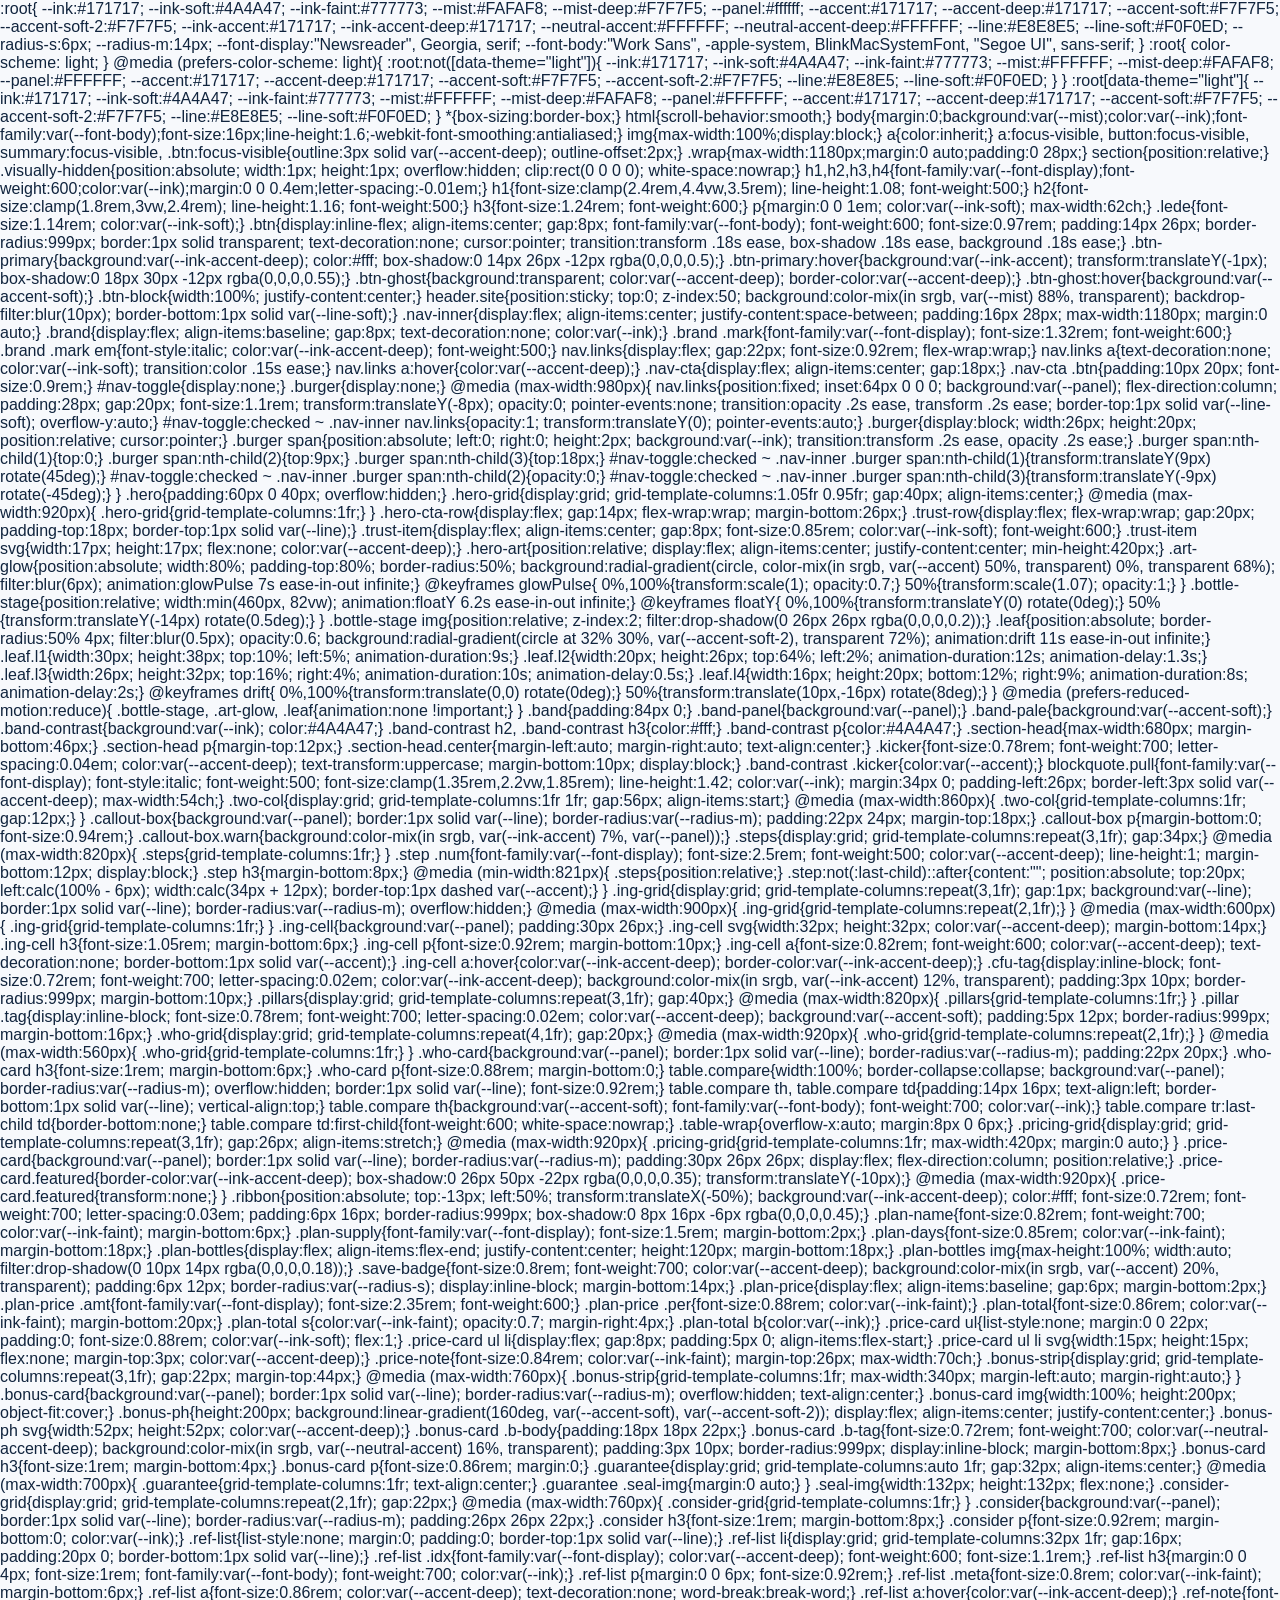
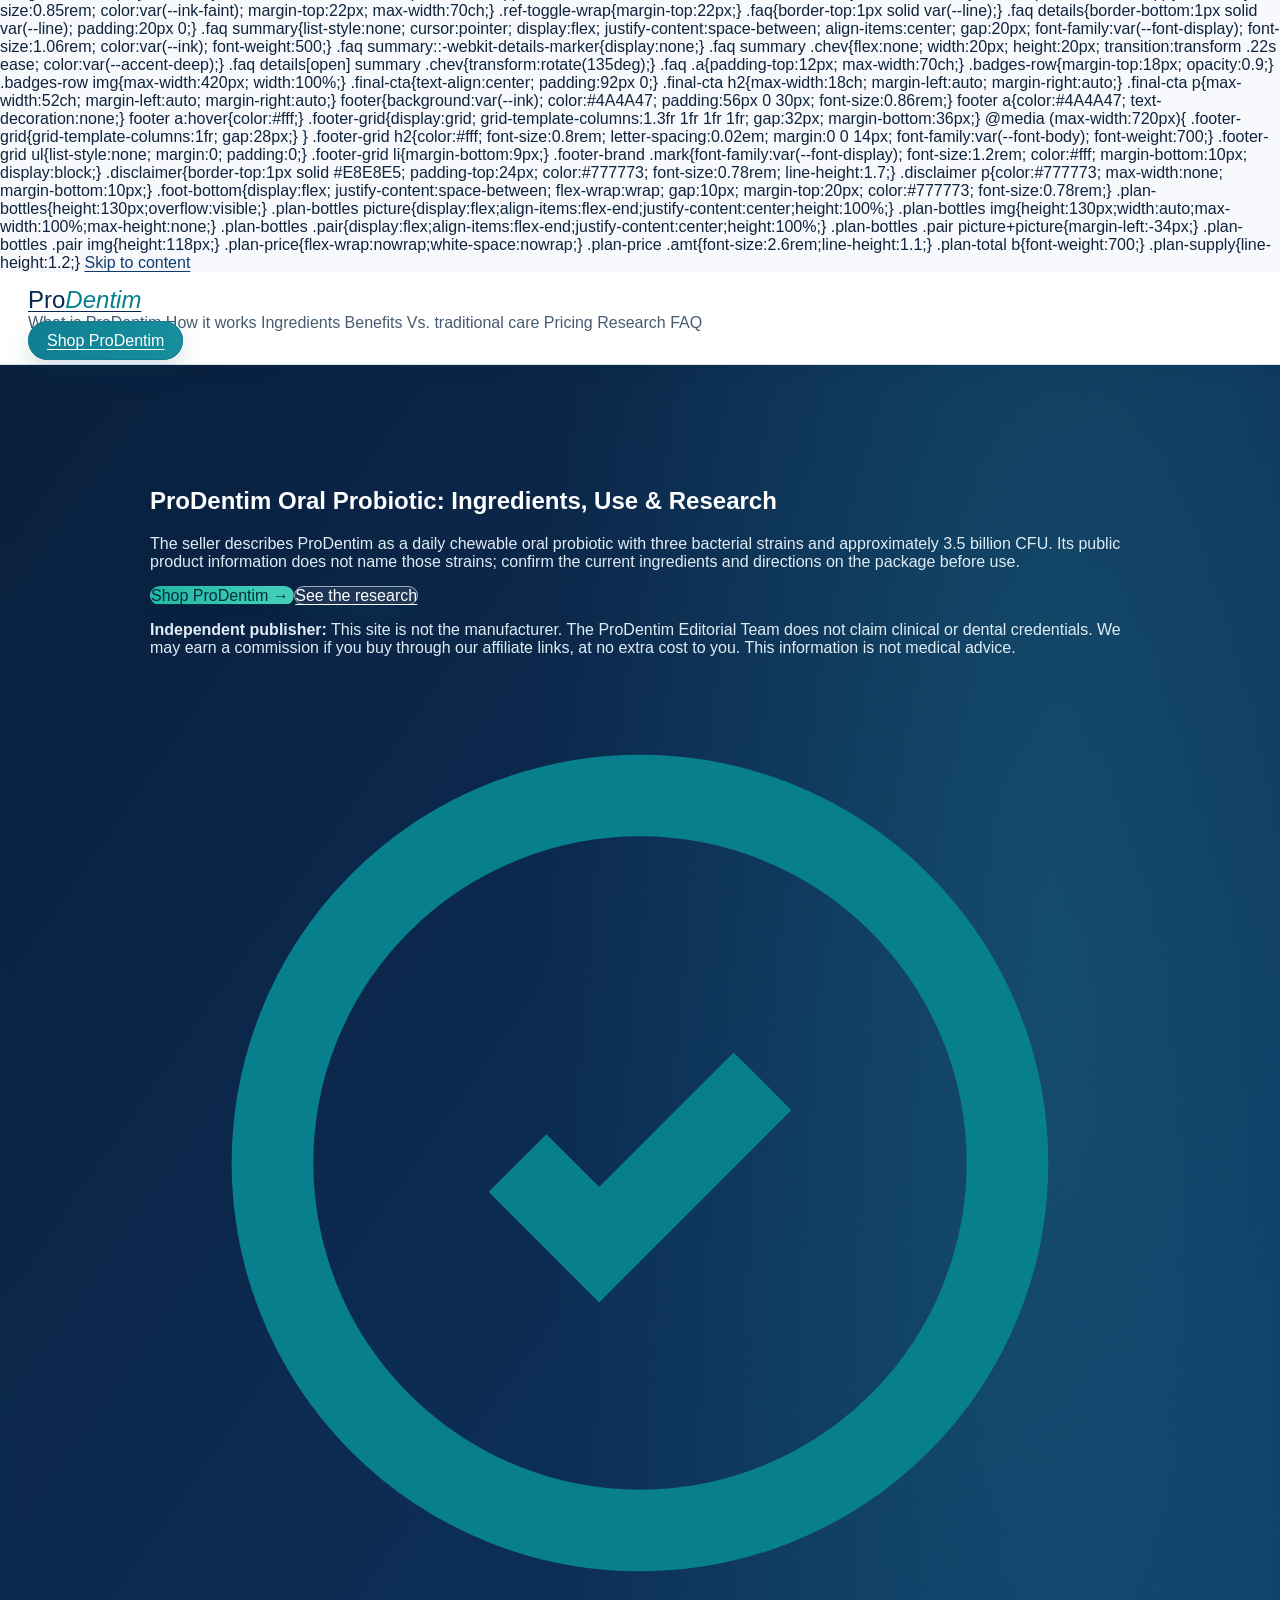
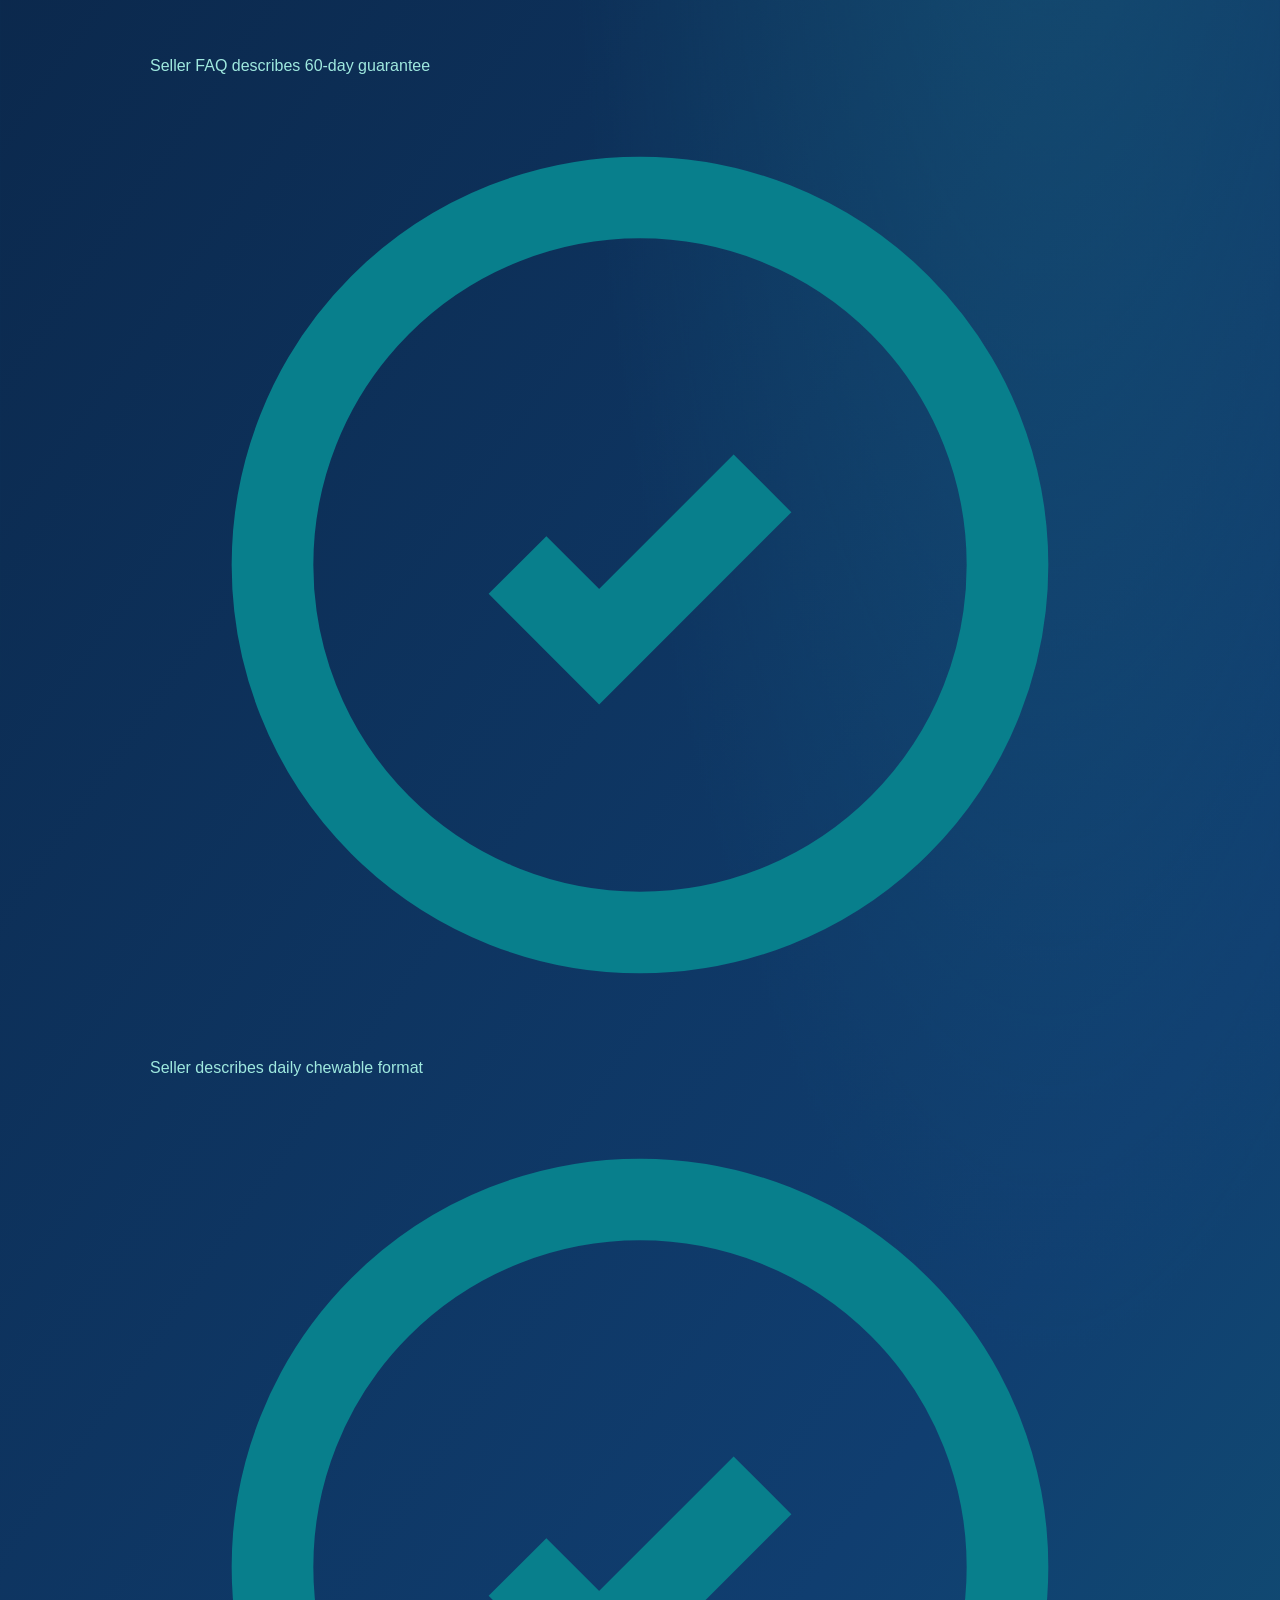
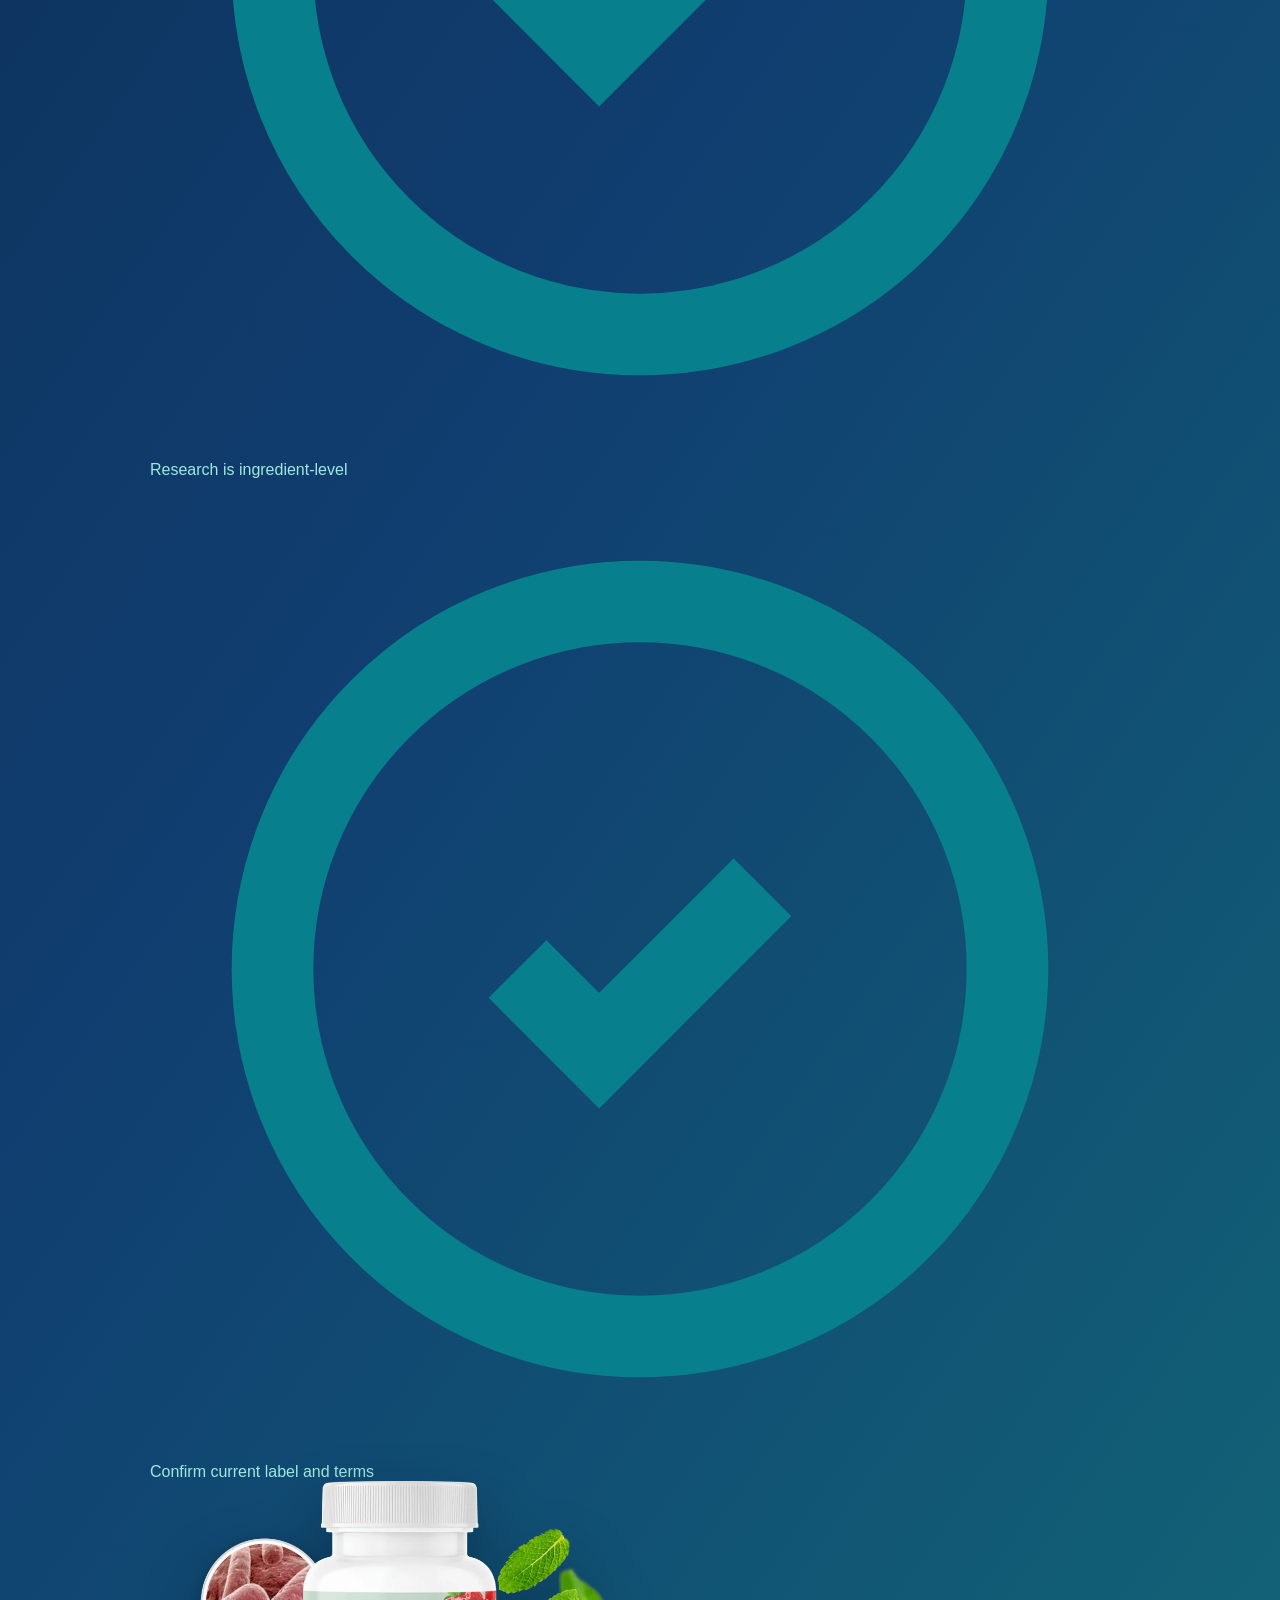
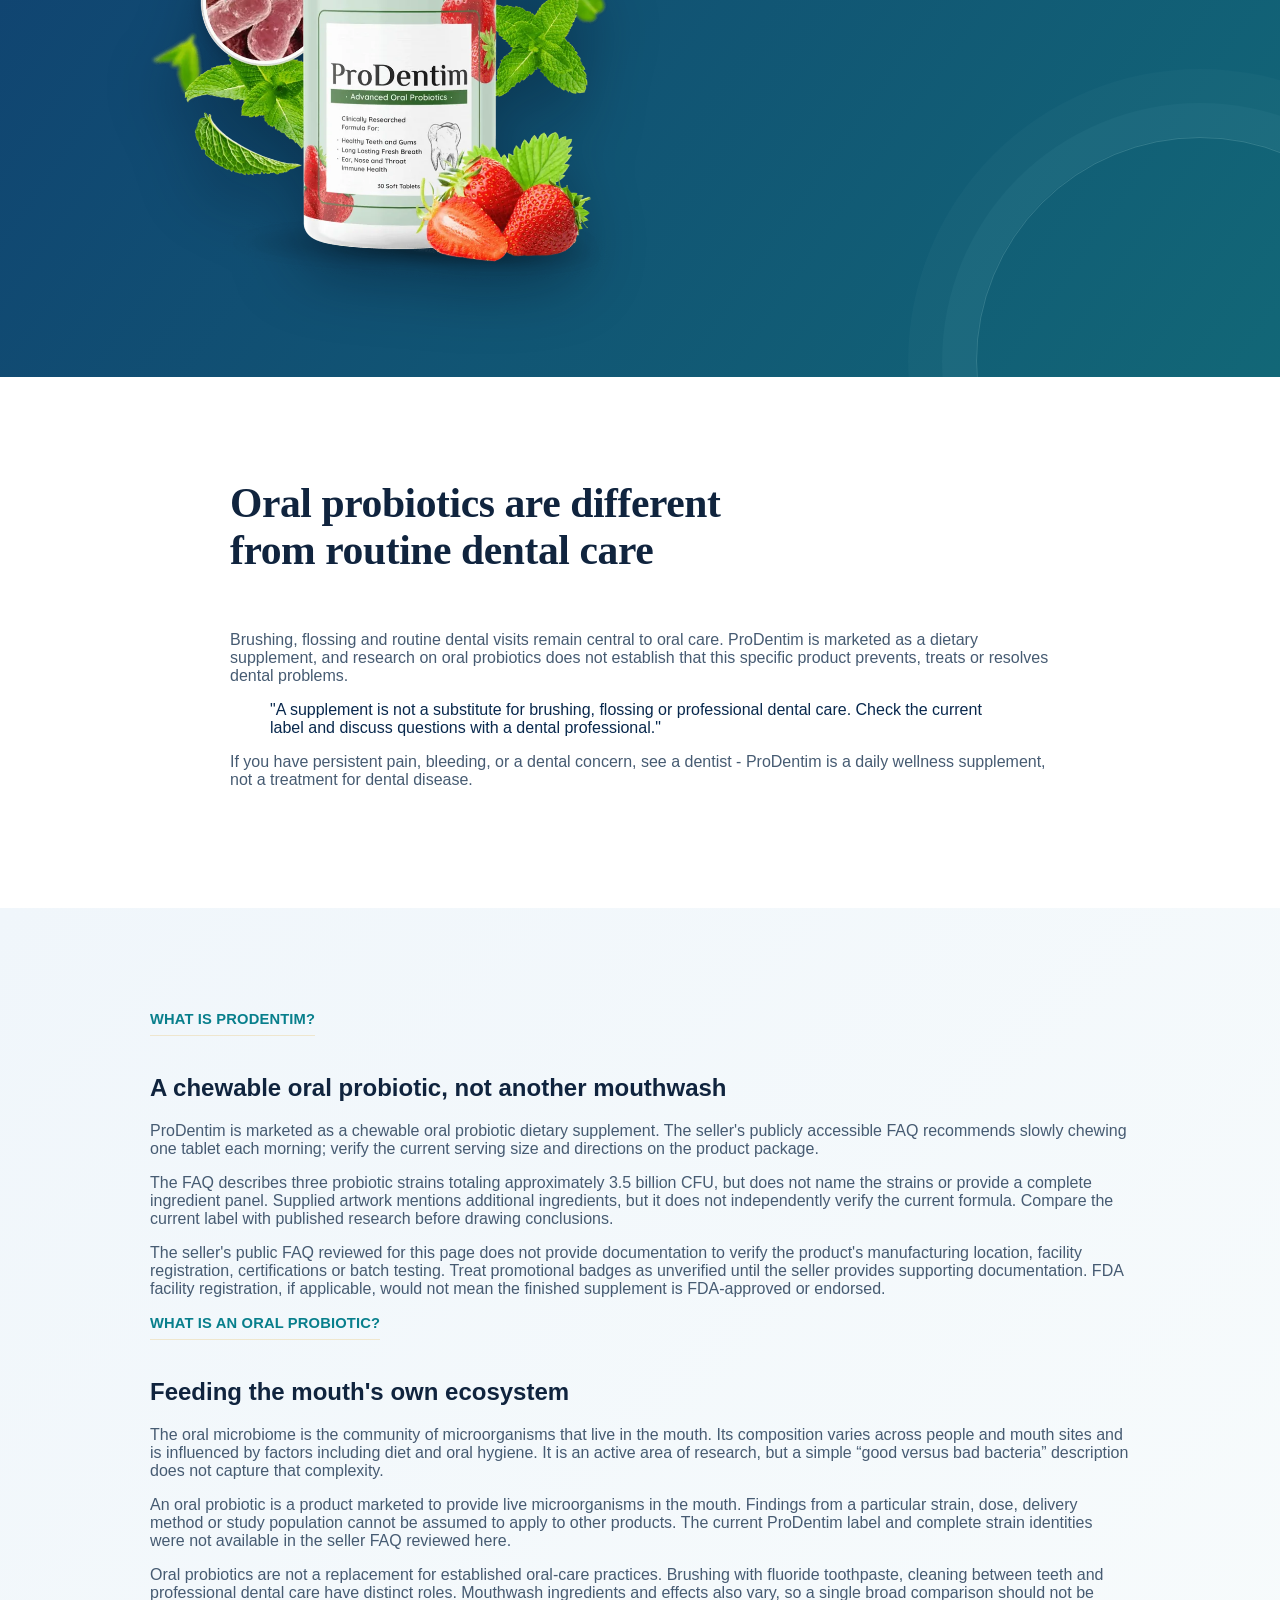
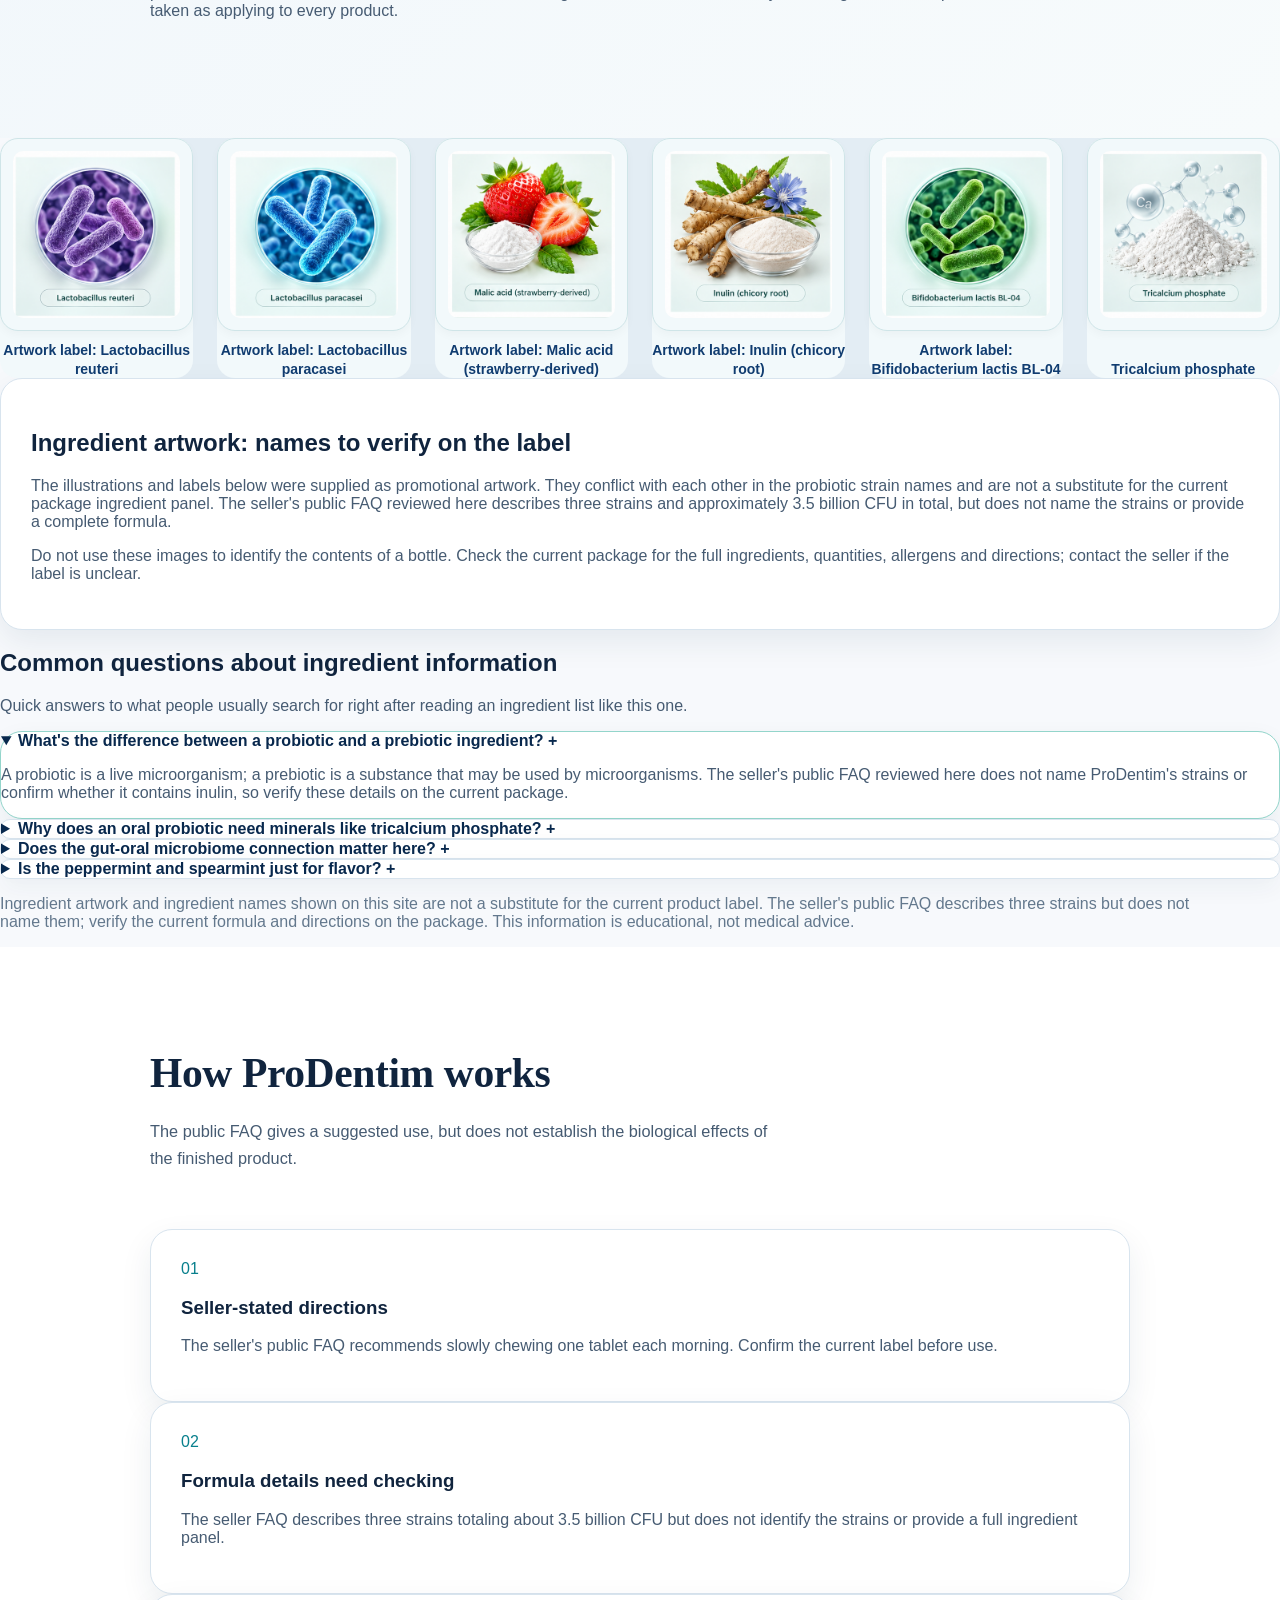
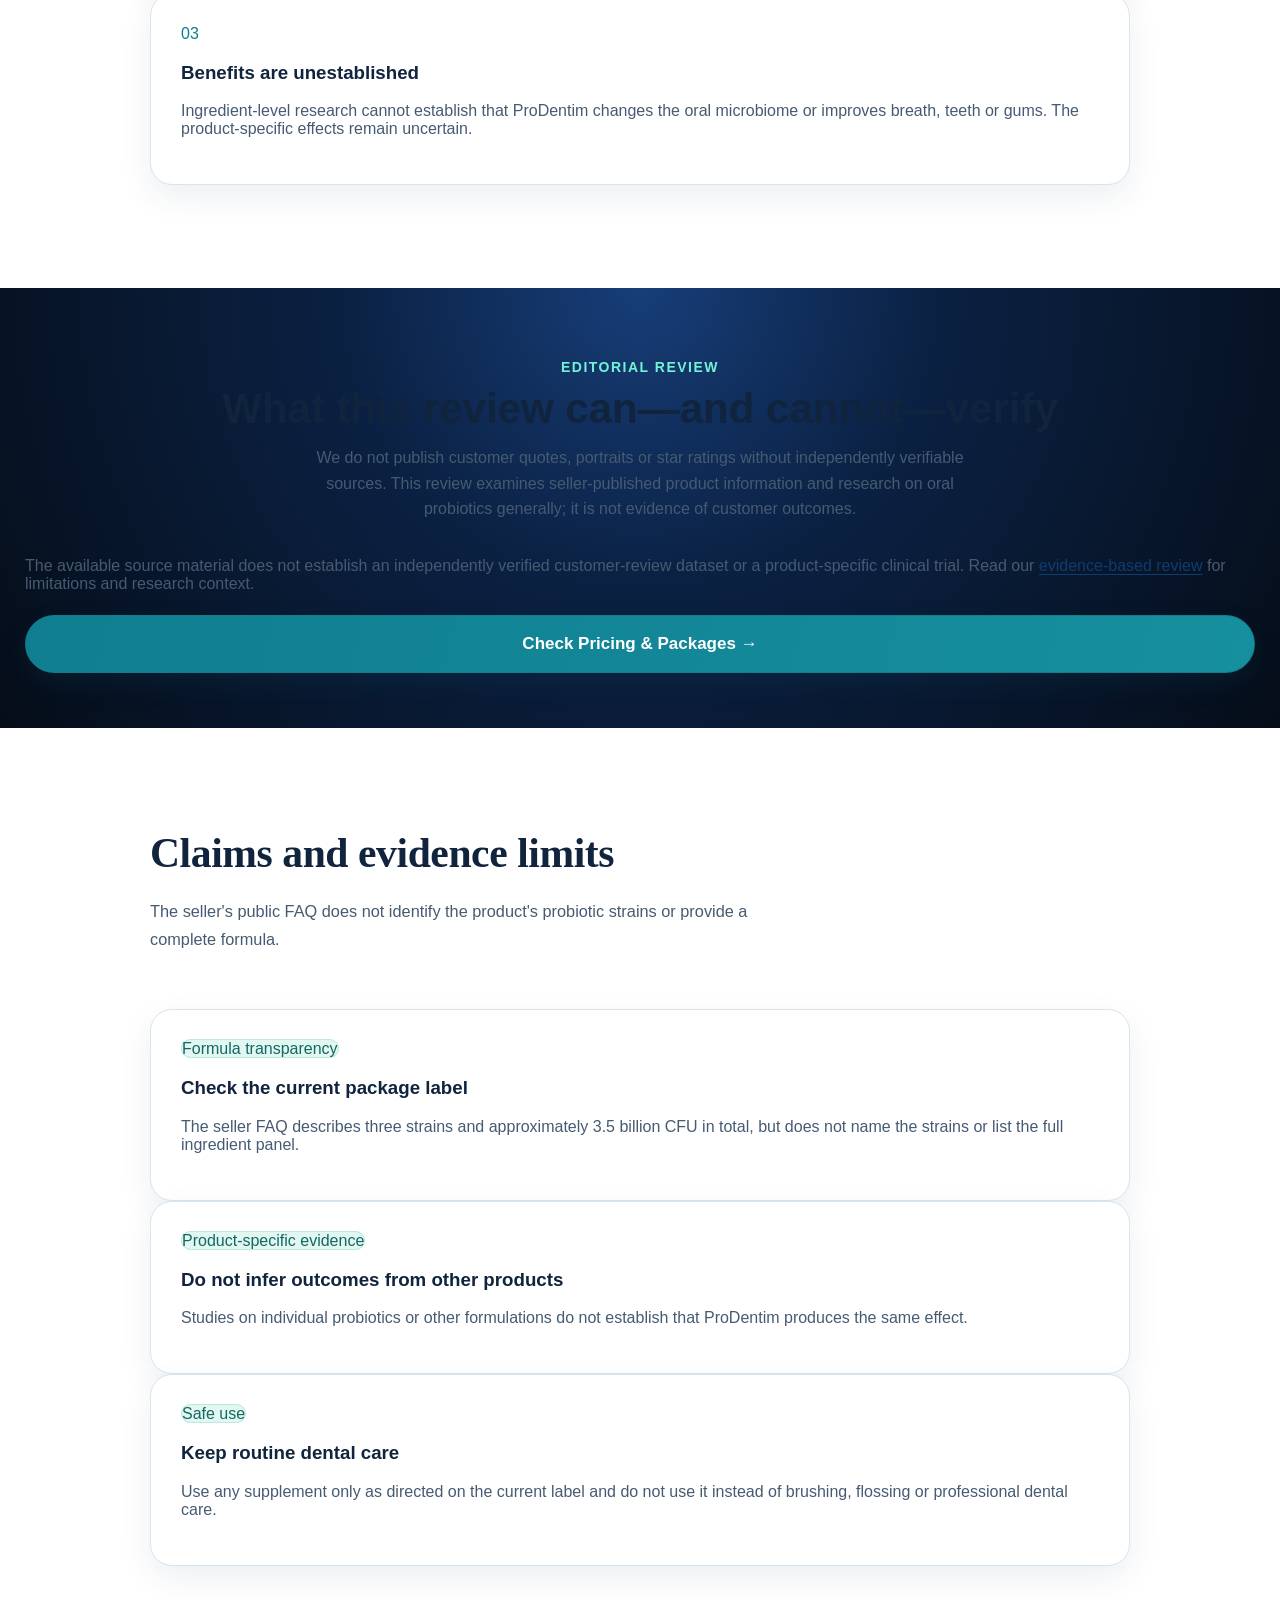
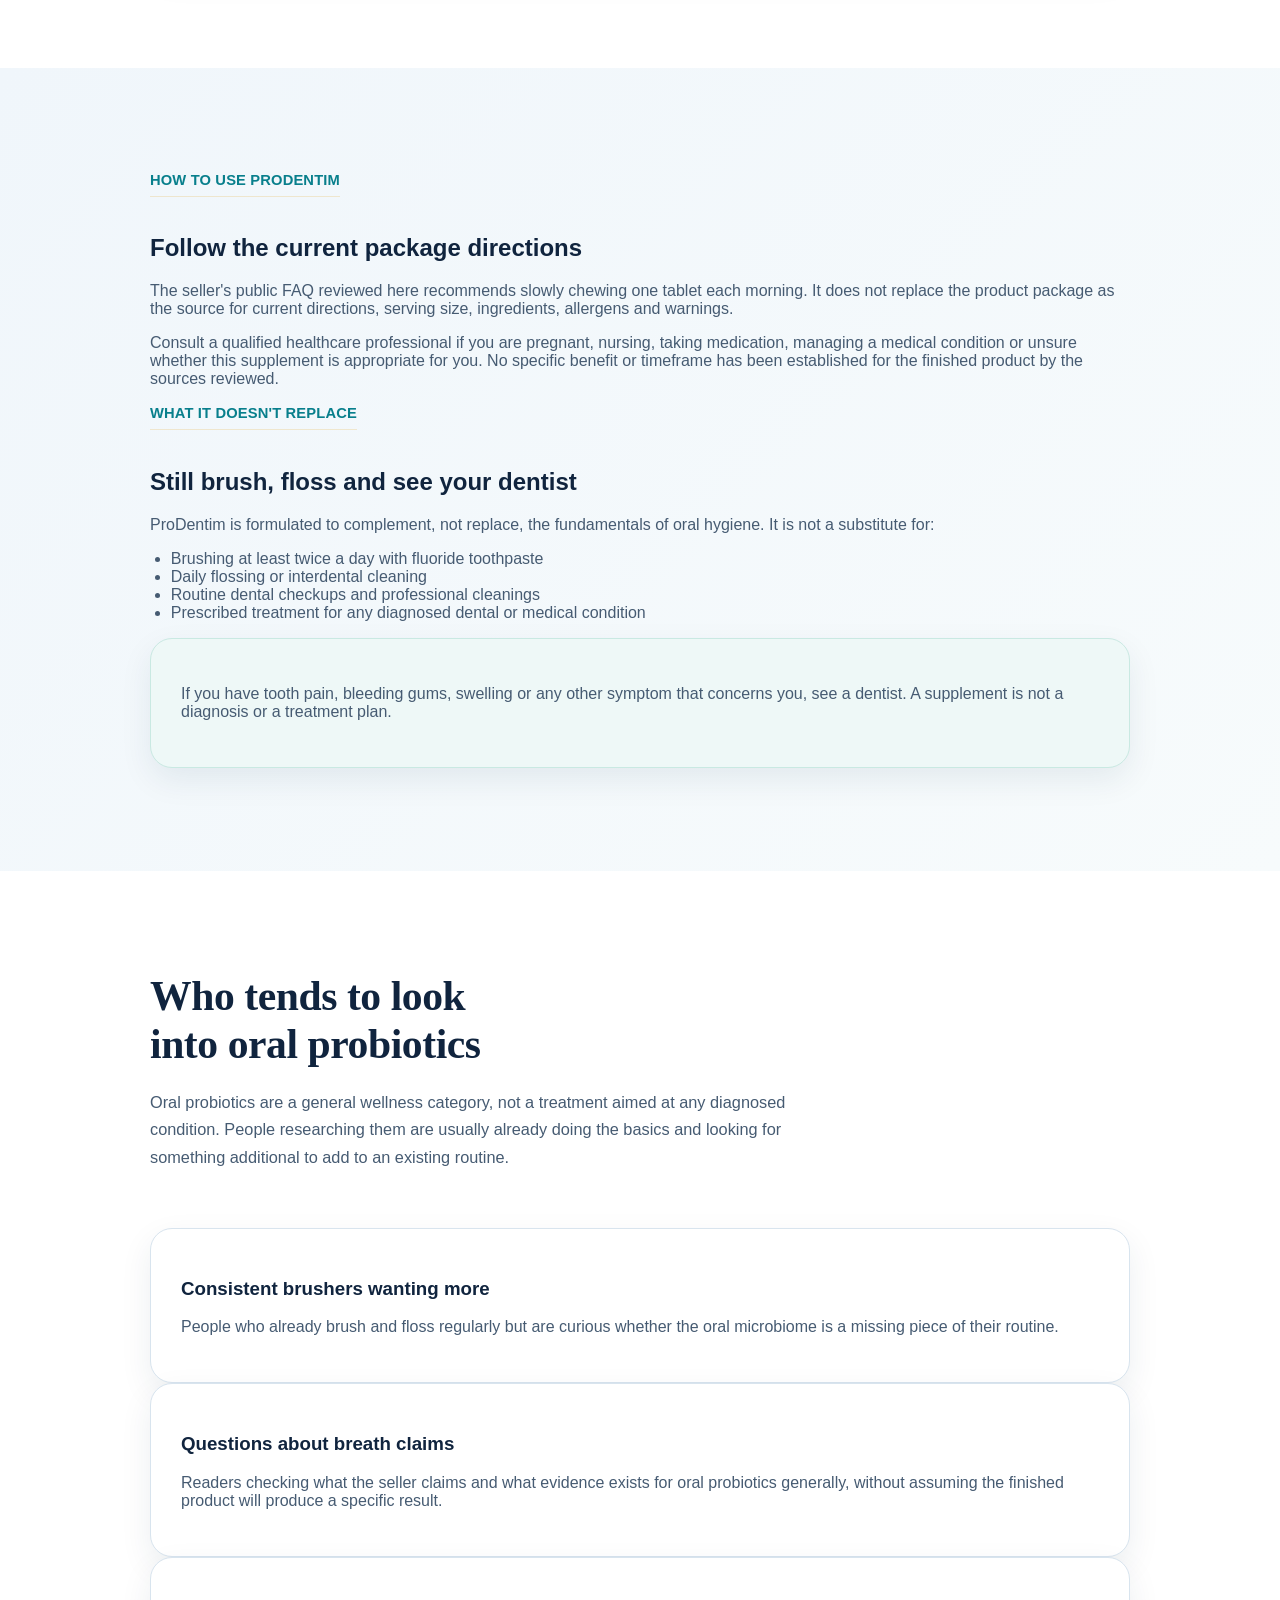
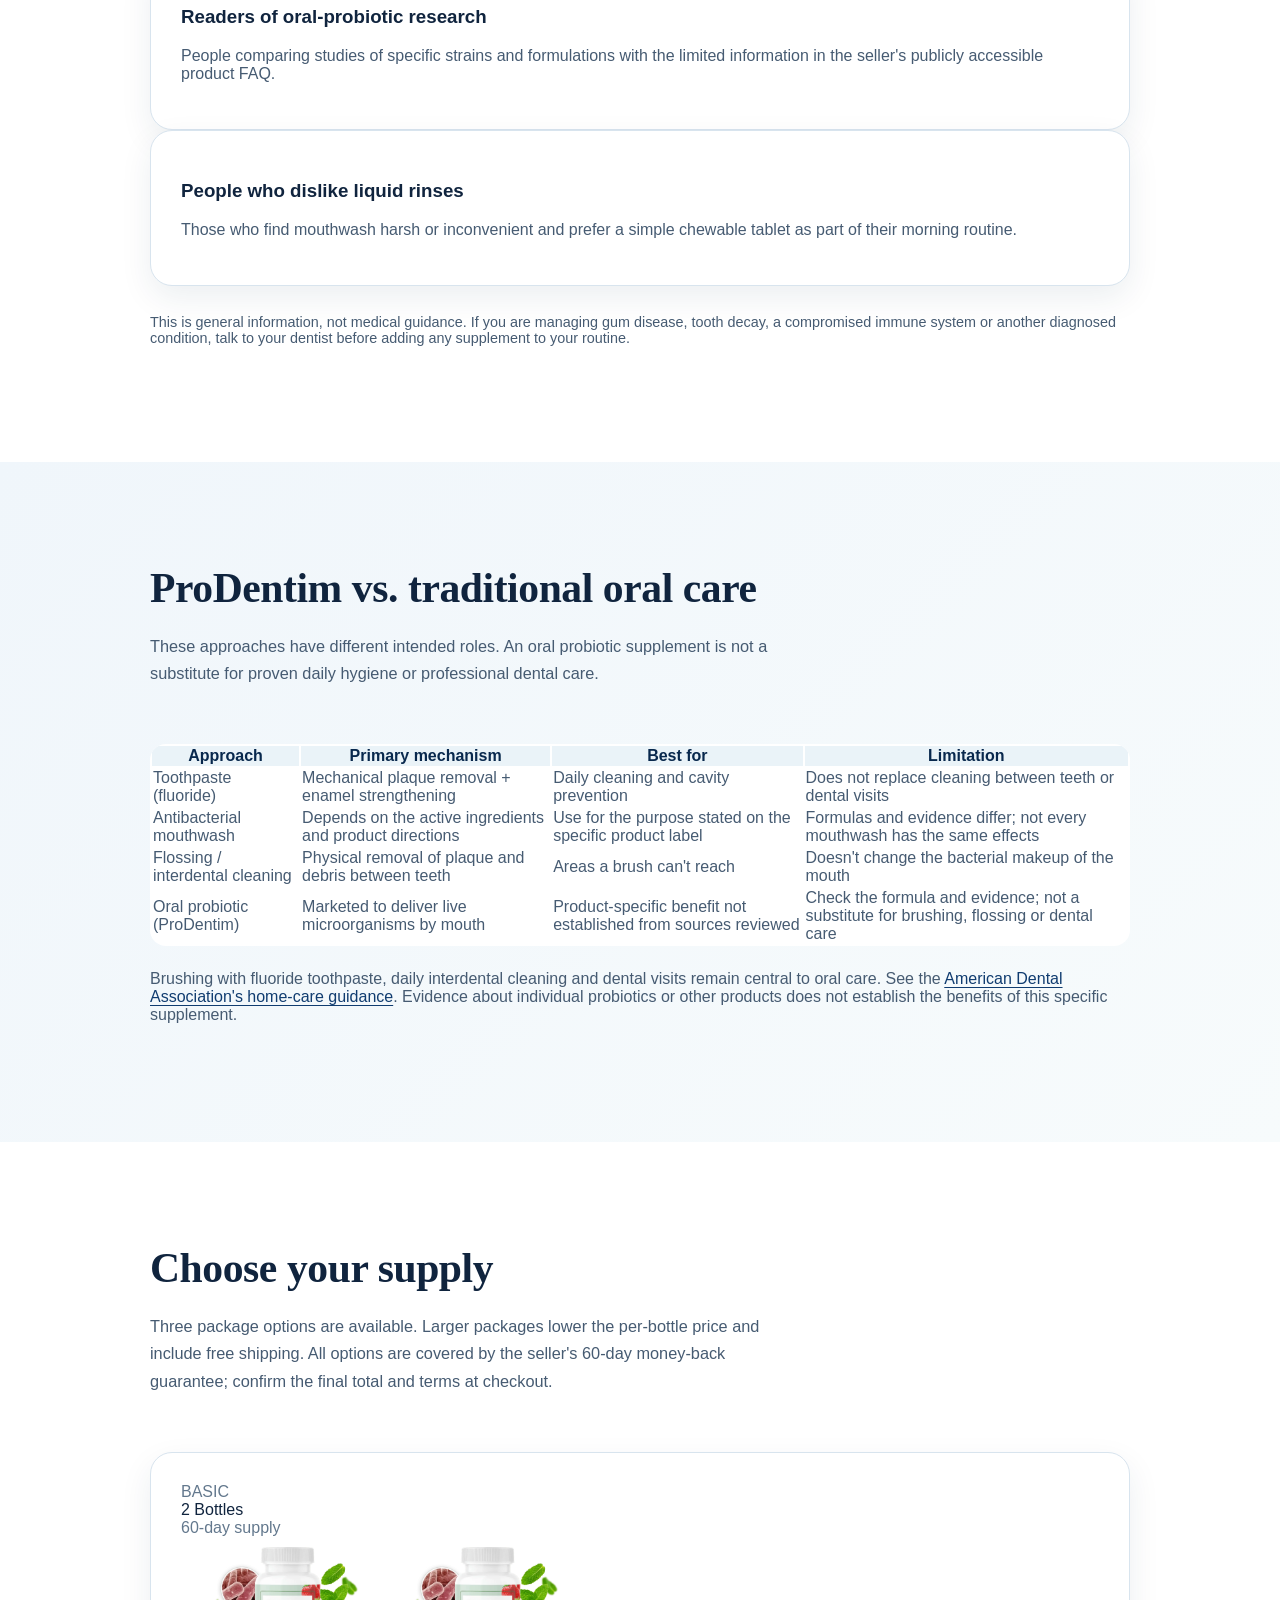
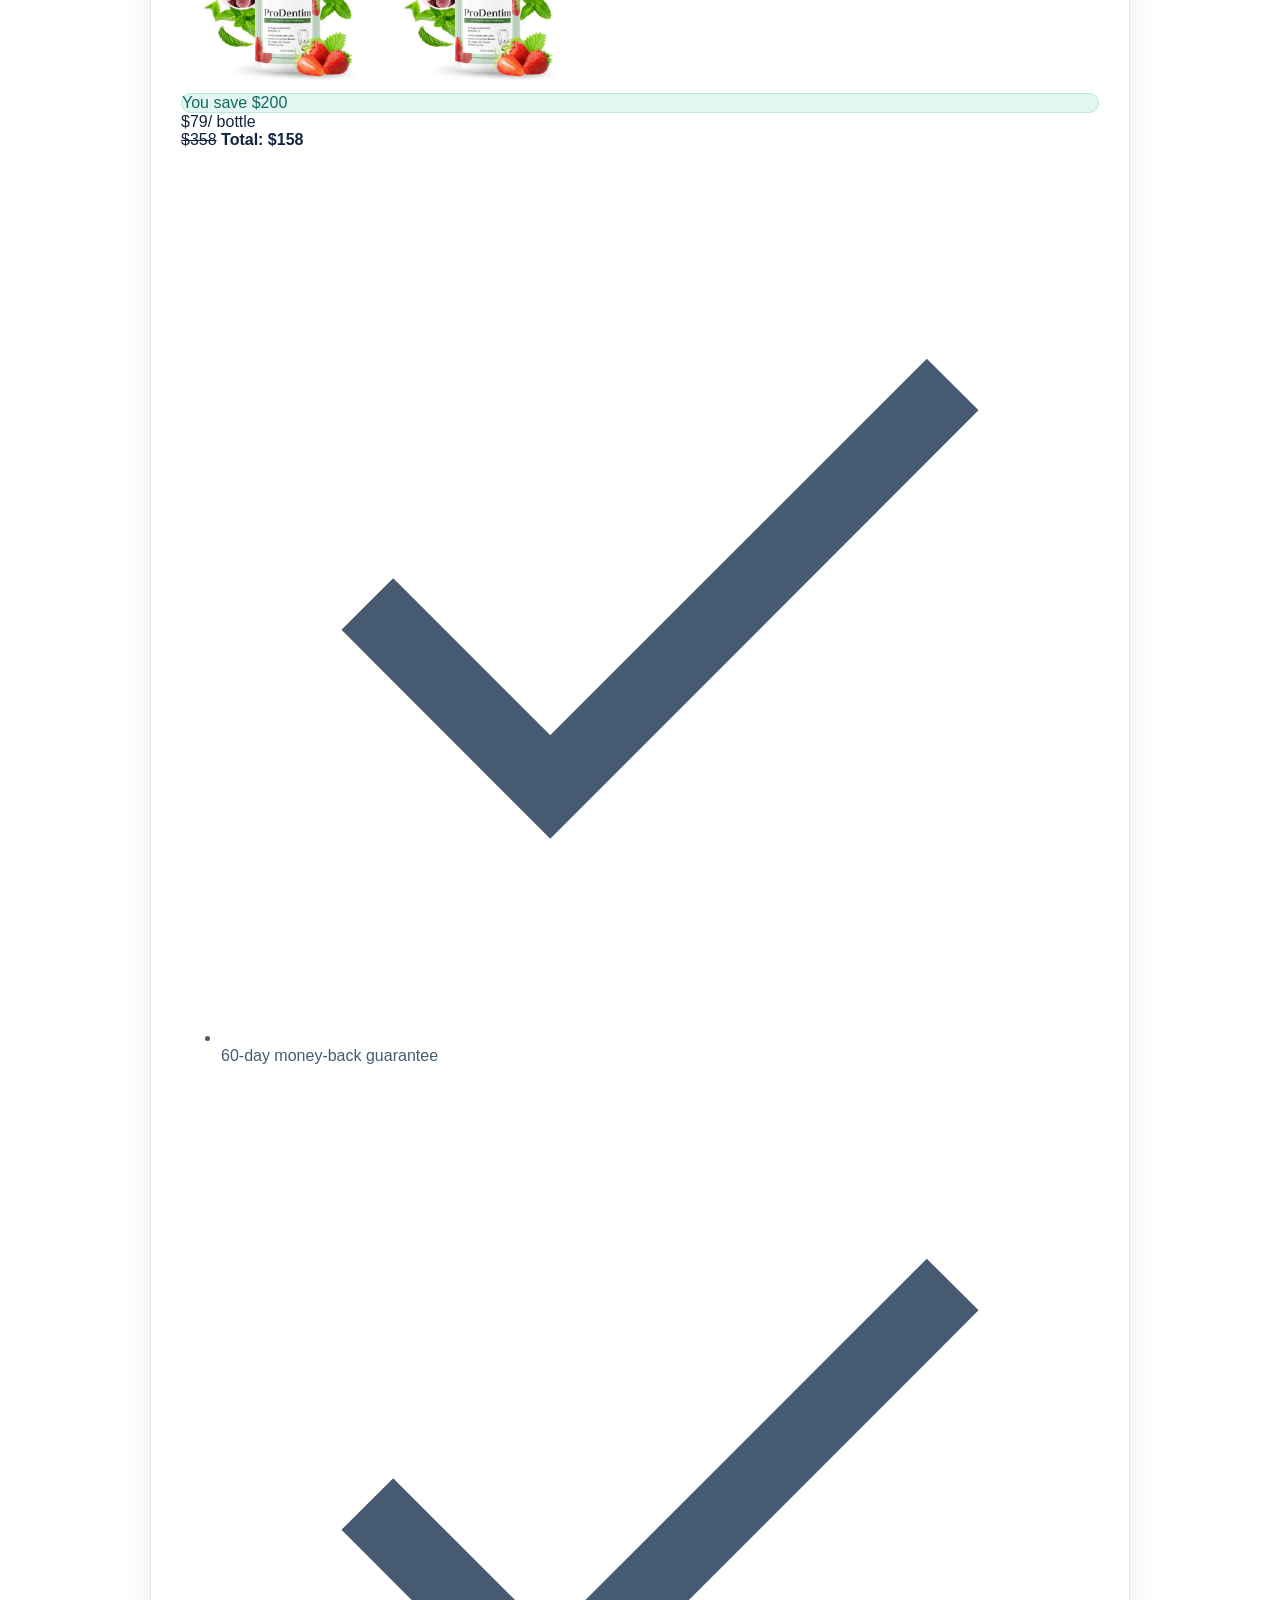
==== commit df95062b: "Update index.html" ====
--- a/index.html
+++ b/index.html
@@ -185,7 +185,6 @@
   ]
 }
 </script>
-/* Keep your existing website CSS below this line. */D
   :root{ --ink:#171717; --ink-soft:#4A4A47; --ink-faint:#777773; --mist:#FAFAF8; --mist-deep:#F7F7F5; --panel:#ffffff; --accent:#171717; --accent-deep:#171717; --accent-soft:#F7F7F5; --accent-soft-2:#F7F7F5; --ink-accent:#171717; --ink-accent-deep:#171717; --neutral-accent:#FFFFFF; --neutral-accent-deep:#FFFFFF; --line:#E8E8E5; --line-soft:#F0F0ED; --radius-s:6px; --radius-m:14px; --font-display:"Newsreader", Georgia, serif; --font-body:"Work Sans", -apple-system, BlinkMacSystemFont, "Segoe UI", sans-serif; } :root{ color-scheme: light; } @media (prefers-color-scheme: light){ :root:not([data-theme="light"]){ --ink:#171717; --ink-soft:#4A4A47; --ink-faint:#777773; --mist:#FFFFFF; --mist-deep:#FAFAF8; --panel:#FFFFFF; --accent:#171717; --accent-deep:#171717; --accent-soft:#F7F7F5; --accent-soft-2:#F7F7F5; --line:#E8E8E5; --line-soft:#F0F0ED; } } :root[data-theme="light"]{ --ink:#171717; --ink-soft:#4A4A47; --ink-faint:#777773; --mist:#FFFFFF; --mist-deep:#FAFAF8; --panel:#FFFFFF; --accent:#171717; --accent-deep:#171717; --accent-soft:#F7F7F5; --accent-soft-2:#F7F7F5; --line:#E8E8E5; --line-soft:#F0F0ED; } *{box-sizing:border-box;} html{scroll-behavior:smooth;} body{margin:0;background:var(--mist);color:var(--ink);font-family:var(--font-body);font-size:16px;line-height:1.6;-webkit-font-smoothing:antialiased;} img{max-width:100%;display:block;} a{color:inherit;} a:focus-visible, button:focus-visible, summary:focus-visible, .btn:focus-visible{outline:3px solid var(--accent-deep); outline-offset:2px;} .wrap{max-width:1180px;margin:0 auto;padding:0 28px;} section{position:relative;} .visually-hidden{position:absolute; width:1px; height:1px; overflow:hidden; clip:rect(0 0 0 0); white-space:nowrap;} h1,h2,h3,h4{font-family:var(--font-display);font-weight:600;color:var(--ink);margin:0 0 0.4em;letter-spacing:-0.01em;} h1{font-size:clamp(2.4rem,4.4vw,3.5rem); line-height:1.08; font-weight:500;} h2{font-size:clamp(1.8rem,3vw,2.4rem); line-height:1.16; font-weight:500;} h3{font-size:1.24rem; font-weight:600;} p{margin:0 0 1em; color:var(--ink-soft); max-width:62ch;} .lede{font-size:1.14rem; color:var(--ink-soft);} .btn{display:inline-flex; align-items:center; gap:8px; font-family:var(--font-body); font-weight:600; font-size:0.97rem; padding:14px 26px; border-radius:999px; border:1px solid transparent; text-decoration:none; cursor:pointer; transition:transform .18s ease, box-shadow .18s ease, background .18s ease;} .btn-primary{background:var(--ink-accent-deep); color:#fff; box-shadow:0 14px 26px -12px rgba(0,0,0,0.5);} .btn-primary:hover{background:var(--ink-accent); transform:translateY(-1px); box-shadow:0 18px 30px -12px rgba(0,0,0,0.55);} .btn-ghost{background:transparent; color:var(--accent-deep); border-color:var(--accent-deep);} .btn-ghost:hover{background:var(--accent-soft);} .btn-block{width:100%; justify-content:center;} header.site{position:sticky; top:0; z-index:50; background:color-mix(in srgb, var(--mist) 88%, transparent); backdrop-filter:blur(10px); border-bottom:1px solid var(--line-soft);} .nav-inner{display:flex; align-items:center; justify-content:space-between; padding:16px 28px; max-width:1180px; margin:0 auto;} .brand{display:flex; align-items:baseline; gap:8px; text-decoration:none; color:var(--ink);} .brand .mark{font-family:var(--font-display); font-size:1.32rem; font-weight:600;} .brand .mark em{font-style:italic; color:var(--ink-accent-deep); font-weight:500;} nav.links{display:flex; gap:22px; font-size:0.92rem; flex-wrap:wrap;} nav.links a{text-decoration:none; color:var(--ink-soft); transition:color .15s ease;} nav.links a:hover{color:var(--accent-deep);} .nav-cta{display:flex; align-items:center; gap:18px;} .nav-cta .btn{padding:10px 20px; font-size:0.9rem;} #nav-toggle{display:none;} .burger{display:none;} @media (max-width:980px){ nav.links{position:fixed; inset:64px 0 0 0; background:var(--panel); flex-direction:column; padding:28px; gap:20px; font-size:1.1rem; transform:translateY(-8px); opacity:0; pointer-events:none; transition:opacity .2s ease, transform .2s ease; border-top:1px solid var(--line-soft); overflow-y:auto;} #nav-toggle:checked ~ .nav-inner nav.links{opacity:1; transform:translateY(0); pointer-events:auto;} .burger{display:block; width:26px; height:20px; position:relative; cursor:pointer;} .burger span{position:absolute; left:0; right:0; height:2px; background:var(--ink); transition:transform .2s ease, opacity .2s ease;} .burger span:nth-child(1){top:0;} .burger span:nth-child(2){top:9px;} .burger span:nth-child(3){top:18px;} #nav-toggle:checked ~ .nav-inner .burger span:nth-child(1){transform:translateY(9px) rotate(45deg);} #nav-toggle:checked ~ .nav-inner .burger span:nth-child(2){opacity:0;} #nav-toggle:checked ~ .nav-inner .burger span:nth-child(3){transform:translateY(-9px) rotate(-45deg);} } .hero{padding:60px 0 40px; overflow:hidden;} .hero-grid{display:grid; grid-template-columns:1.05fr 0.95fr; gap:40px; align-items:center;} @media (max-width:920px){ .hero-grid{grid-template-columns:1fr;} } .hero-cta-row{display:flex; gap:14px; flex-wrap:wrap; margin-bottom:26px;} .trust-row{display:flex; flex-wrap:wrap; gap:20px; padding-top:18px; border-top:1px solid var(--line);} .trust-item{display:flex; align-items:center; gap:8px; font-size:0.85rem; color:var(--ink-soft); font-weight:600;} .trust-item svg{width:17px; height:17px; flex:none; color:var(--accent-deep);} .hero-art{position:relative; display:flex; align-items:center; justify-content:center; min-height:420px;} .art-glow{position:absolute; width:80%; padding-top:80%; border-radius:50%; background:radial-gradient(circle, color-mix(in srgb, var(--accent) 50%, transparent) 0%, transparent 68%); filter:blur(6px); animation:glowPulse 7s ease-in-out infinite;} @keyframes glowPulse{ 0%,100%{transform:scale(1); opacity:0.7;} 50%{transform:scale(1.07); opacity:1;} } .bottle-stage{position:relative; width:min(460px, 82vw); animation:floatY 6.2s ease-in-out infinite;} @keyframes floatY{ 0%,100%{transform:translateY(0) rotate(0deg);} 50%{transform:translateY(-14px) rotate(0.5deg);} } .bottle-stage img{position:relative; z-index:2; filter:drop-shadow(0 26px 26px rgba(0,0,0,0.2));} .leaf{position:absolute; border-radius:50% 4px; filter:blur(0.5px); opacity:0.6; background:radial-gradient(circle at 32% 30%, var(--accent-soft-2), transparent 72%); animation:drift 11s ease-in-out infinite;} .leaf.l1{width:30px; height:38px; top:10%; left:5%; animation-duration:9s;} .leaf.l2{width:20px; height:26px; top:64%; left:2%; animation-duration:12s; animation-delay:1.3s;} .leaf.l3{width:26px; height:32px; top:16%; right:4%; animation-duration:10s; animation-delay:0.5s;} .leaf.l4{width:16px; height:20px; bottom:12%; right:9%; animation-duration:8s; animation-delay:2s;} @keyframes drift{ 0%,100%{transform:translate(0,0) rotate(0deg);} 50%{transform:translate(10px,-16px) rotate(8deg);} } @media (prefers-reduced-motion:reduce){ .bottle-stage, .art-glow, .leaf{animation:none !important;} } .band{padding:84px 0;} .band-panel{background:var(--panel);} .band-pale{background:var(--accent-soft);} .band-contrast{background:var(--ink); color:#4A4A47;} .band-contrast h2, .band-contrast h3{color:#fff;} .band-contrast p{color:#4A4A47;} .section-head{max-width:680px; margin-bottom:46px;} .section-head p{margin-top:12px;} .section-head.center{margin-left:auto; margin-right:auto; text-align:center;} .kicker{font-size:0.78rem; font-weight:700; letter-spacing:0.04em; color:var(--accent-deep); text-transform:uppercase; margin-bottom:10px; display:block;} .band-contrast .kicker{color:var(--accent);} blockquote.pull{font-family:var(--font-display); font-style:italic; font-weight:500; font-size:clamp(1.35rem,2.2vw,1.85rem); line-height:1.42; color:var(--ink); margin:34px 0; padding-left:26px; border-left:3px solid var(--accent-deep); max-width:54ch;} .two-col{display:grid; grid-template-columns:1fr 1fr; gap:56px; align-items:start;} @media (max-width:860px){ .two-col{grid-template-columns:1fr; gap:12px;} } .callout-box{background:var(--panel); border:1px solid var(--line); border-radius:var(--radius-m); padding:22px 24px; margin-top:18px;} .callout-box p{margin-bottom:0; font-size:0.94rem;} .callout-box.warn{background:color-mix(in srgb, var(--ink-accent) 7%, var(--panel));} .steps{display:grid; grid-template-columns:repeat(3,1fr); gap:34px;} @media (max-width:820px){ .steps{grid-template-columns:1fr;} } .step .num{font-family:var(--font-display); font-size:2.5rem; font-weight:500; color:var(--accent-deep); line-height:1; margin-bottom:12px; display:block;} .step h3{margin-bottom:8px;} @media (min-width:821px){ .steps{position:relative;} .step:not(:last-child)::after{content:""; position:absolute; top:20px; left:calc(100% - 6px); width:calc(34px + 12px); border-top:1px dashed var(--accent);} } .ing-grid{display:grid; grid-template-columns:repeat(3,1fr); gap:1px; background:var(--line); border:1px solid var(--line); border-radius:var(--radius-m); overflow:hidden;} @media (max-width:900px){ .ing-grid{grid-template-columns:repeat(2,1fr);} } @media (max-width:600px){ .ing-grid{grid-template-columns:1fr;} } .ing-cell{background:var(--panel); padding:30px 26px;} .ing-cell svg{width:32px; height:32px; color:var(--accent-deep); margin-bottom:14px;} .ing-cell h3{font-size:1.05rem; margin-bottom:6px;} .ing-cell p{font-size:0.92rem; margin-bottom:10px;} .ing-cell a{font-size:0.82rem; font-weight:600; color:var(--accent-deep); text-decoration:none; border-bottom:1px solid var(--accent);} .ing-cell a:hover{color:var(--ink-accent-deep); border-color:var(--ink-accent-deep);} .cfu-tag{display:inline-block; font-size:0.72rem; font-weight:700; letter-spacing:0.02em; color:var(--ink-accent-deep); background:color-mix(in srgb, var(--ink-accent) 12%, transparent); padding:3px 10px; border-radius:999px; margin-bottom:10px;} .pillars{display:grid; grid-template-columns:repeat(3,1fr); gap:40px;} @media (max-width:820px){ .pillars{grid-template-columns:1fr;} } .pillar .tag{display:inline-block; font-size:0.78rem; font-weight:700; letter-spacing:0.02em; color:var(--accent-deep); background:var(--accent-soft); padding:5px 12px; border-radius:999px; margin-bottom:16px;} .who-grid{display:grid; grid-template-columns:repeat(4,1fr); gap:20px;} @media (max-width:920px){ .who-grid{grid-template-columns:repeat(2,1fr);} } @media (max-width:560px){ .who-grid{grid-template-columns:1fr;} } .who-card{background:var(--panel); border:1px solid var(--line); border-radius:var(--radius-m); padding:22px 20px;} .who-card h3{font-size:1rem; margin-bottom:6px;} .who-card p{font-size:0.88rem; margin-bottom:0;} table.compare{width:100%; border-collapse:collapse; background:var(--panel); border-radius:var(--radius-m); overflow:hidden; border:1px solid var(--line); font-size:0.92rem;} table.compare th, table.compare td{padding:14px 16px; text-align:left; border-bottom:1px solid var(--line); vertical-align:top;} table.compare th{background:var(--accent-soft); font-family:var(--font-body); font-weight:700; color:var(--ink);} table.compare tr:last-child td{border-bottom:none;} table.compare td:first-child{font-weight:600; white-space:nowrap;} .table-wrap{overflow-x:auto; margin:8px 0 6px;} .pricing-grid{display:grid; grid-template-columns:repeat(3,1fr); gap:26px; align-items:stretch;} @media (max-width:920px){ .pricing-grid{grid-template-columns:1fr; max-width:420px; margin:0 auto;} } .price-card{background:var(--panel); border:1px solid var(--line); border-radius:var(--radius-m); padding:30px 26px 26px; display:flex; flex-direction:column; position:relative;} .price-card.featured{border-color:var(--ink-accent-deep); box-shadow:0 26px 50px -22px rgba(0,0,0,0.35); transform:translateY(-10px);} @media (max-width:920px){ .price-card.featured{transform:none;} } .ribbon{position:absolute; top:-13px; left:50%; transform:translateX(-50%); background:var(--ink-accent-deep); color:#fff; font-size:0.72rem; font-weight:700; letter-spacing:0.03em; padding:6px 16px; border-radius:999px; box-shadow:0 8px 16px -6px rgba(0,0,0,0.45);} .plan-name{font-size:0.82rem; font-weight:700; color:var(--ink-faint); margin-bottom:6px;} .plan-supply{font-family:var(--font-display); font-size:1.5rem; margin-bottom:2px;} .plan-days{font-size:0.85rem; color:var(--ink-faint); margin-bottom:18px;} .plan-bottles{display:flex; align-items:flex-end; justify-content:center; height:120px; margin-bottom:18px;} .plan-bottles img{max-height:100%; width:auto; filter:drop-shadow(0 10px 14px rgba(0,0,0,0.18));} .save-badge{font-size:0.8rem; font-weight:700; color:var(--accent-deep); background:color-mix(in srgb, var(--accent) 20%, transparent); padding:6px 12px; border-radius:var(--radius-s); display:inline-block; margin-bottom:14px;} .plan-price{display:flex; align-items:baseline; gap:6px; margin-bottom:2px;} .plan-price .amt{font-family:var(--font-display); font-size:2.35rem; font-weight:600;} .plan-price .per{font-size:0.88rem; color:var(--ink-faint);} .plan-total{font-size:0.86rem; color:var(--ink-faint); margin-bottom:20px;} .plan-total s{color:var(--ink-faint); opacity:0.7; margin-right:4px;} .plan-total b{color:var(--ink);} .price-card ul{list-style:none; margin:0 0 22px; padding:0; font-size:0.88rem; color:var(--ink-soft); flex:1;} .price-card ul li{display:flex; gap:8px; padding:5px 0; align-items:flex-start;} .price-card ul li svg{width:15px; height:15px; flex:none; margin-top:3px; color:var(--accent-deep);} .price-note{font-size:0.84rem; color:var(--ink-faint); margin-top:26px; max-width:70ch;} .bonus-strip{display:grid; grid-template-columns:repeat(3,1fr); gap:22px; margin-top:44px;} @media (max-width:760px){ .bonus-strip{grid-template-columns:1fr; max-width:340px; margin-left:auto; margin-right:auto;} } .bonus-card{background:var(--panel); border:1px solid var(--line); border-radius:var(--radius-m); overflow:hidden; text-align:center;} .bonus-card img{width:100%; height:200px; object-fit:cover;} .bonus-ph{height:200px; background:linear-gradient(160deg, var(--accent-soft), var(--accent-soft-2)); display:flex; align-items:center; justify-content:center;} .bonus-ph svg{width:52px; height:52px; color:var(--accent-deep);} .bonus-card .b-body{padding:18px 18px 22px;} .bonus-card .b-tag{font-size:0.72rem; font-weight:700; color:var(--neutral-accent-deep); background:color-mix(in srgb, var(--neutral-accent) 16%, transparent); padding:3px 10px; border-radius:999px; display:inline-block; margin-bottom:8px;} .bonus-card h3{font-size:1rem; margin-bottom:4px;} .bonus-card p{font-size:0.86rem; margin:0;} .guarantee{display:grid; grid-template-columns:auto 1fr; gap:32px; align-items:center;} @media (max-width:700px){ .guarantee{grid-template-columns:1fr; text-align:center;} .guarantee .seal-img{margin:0 auto;} } .seal-img{width:132px; height:132px; flex:none;} .consider-grid{display:grid; grid-template-columns:repeat(2,1fr); gap:22px;} @media (max-width:760px){ .consider-grid{grid-template-columns:1fr;} } .consider{background:var(--panel); border:1px solid var(--line); border-radius:var(--radius-m); padding:26px 26px 22px;} .consider h3{font-size:1rem; margin-bottom:8px;} .consider p{font-size:0.92rem; margin-bottom:0; color:var(--ink);} .ref-list{list-style:none; margin:0; padding:0; border-top:1px solid var(--line);} .ref-list li{display:grid; grid-template-columns:32px 1fr; gap:16px; padding:20px 0; border-bottom:1px solid var(--line);} .ref-list .idx{font-family:var(--font-display); color:var(--accent-deep); font-weight:600; font-size:1.1rem;} .ref-list h3{margin:0 0 4px; font-size:1rem; font-family:var(--font-body); font-weight:700; color:var(--ink);} .ref-list p{margin:0 0 6px; font-size:0.92rem;} .ref-list .meta{font-size:0.8rem; color:var(--ink-faint); margin-bottom:6px;} .ref-list a{font-size:0.86rem; color:var(--accent-deep); text-decoration:none; word-break:break-word;} .ref-list a:hover{color:var(--ink-accent-deep);} .ref-note{font-size:0.85rem; color:var(--ink-faint); margin-top:22px; max-width:70ch;} .ref-toggle-wrap{margin-top:22px;} .faq{border-top:1px solid var(--line);} .faq details{border-bottom:1px solid var(--line); padding:20px 0;} .faq summary{list-style:none; cursor:pointer; display:flex; justify-content:space-between; align-items:center; gap:20px; font-family:var(--font-display); font-size:1.06rem; color:var(--ink); font-weight:500;} .faq summary::-webkit-details-marker{display:none;} .faq summary .chev{flex:none; width:20px; height:20px; transition:transform .22s ease; color:var(--accent-deep);} .faq details[open] summary .chev{transform:rotate(135deg);} .faq .a{padding-top:12px; max-width:70ch;} .badges-row{margin-top:18px; opacity:0.9;} .badges-row img{max-width:420px; width:100%;} .final-cta{text-align:center; padding:92px 0;} .final-cta h2{max-width:18ch; margin-left:auto; margin-right:auto;} .final-cta p{max-width:52ch; margin-left:auto; margin-right:auto;} footer{background:var(--ink); color:#4A4A47; padding:56px 0 30px; font-size:0.86rem;} footer a{color:#4A4A47; text-decoration:none;} footer a:hover{color:#fff;} .footer-grid{display:grid; grid-template-columns:1.3fr 1fr 1fr 1fr; gap:32px; margin-bottom:36px;} @media (max-width:720px){ .footer-grid{grid-template-columns:1fr; gap:28px;} } .footer-grid h2{color:#fff; font-size:0.8rem; letter-spacing:0.02em; margin:0 0 14px; font-family:var(--font-body); font-weight:700;} .footer-grid ul{list-style:none; margin:0; padding:0;} .footer-grid li{margin-bottom:9px;} .footer-brand .mark{font-family:var(--font-display); font-size:1.2rem; color:#fff; margin-bottom:10px; display:block;} .disclaimer{border-top:1px solid #E8E8E5; padding-top:24px; color:#777773; font-size:0.78rem; line-height:1.7;} .disclaimer p{color:#777773; max-width:none; margin-bottom:10px;} .foot-bottom{display:flex; justify-content:space-between; flex-wrap:wrap; gap:10px; margin-top:20px; color:#777773; font-size:0.78rem;} 
 .plan-bottles{height:130px;overflow:visible;}
 .plan-bottles picture{display:flex;align-items:flex-end;justify-content:center;height:100%;}
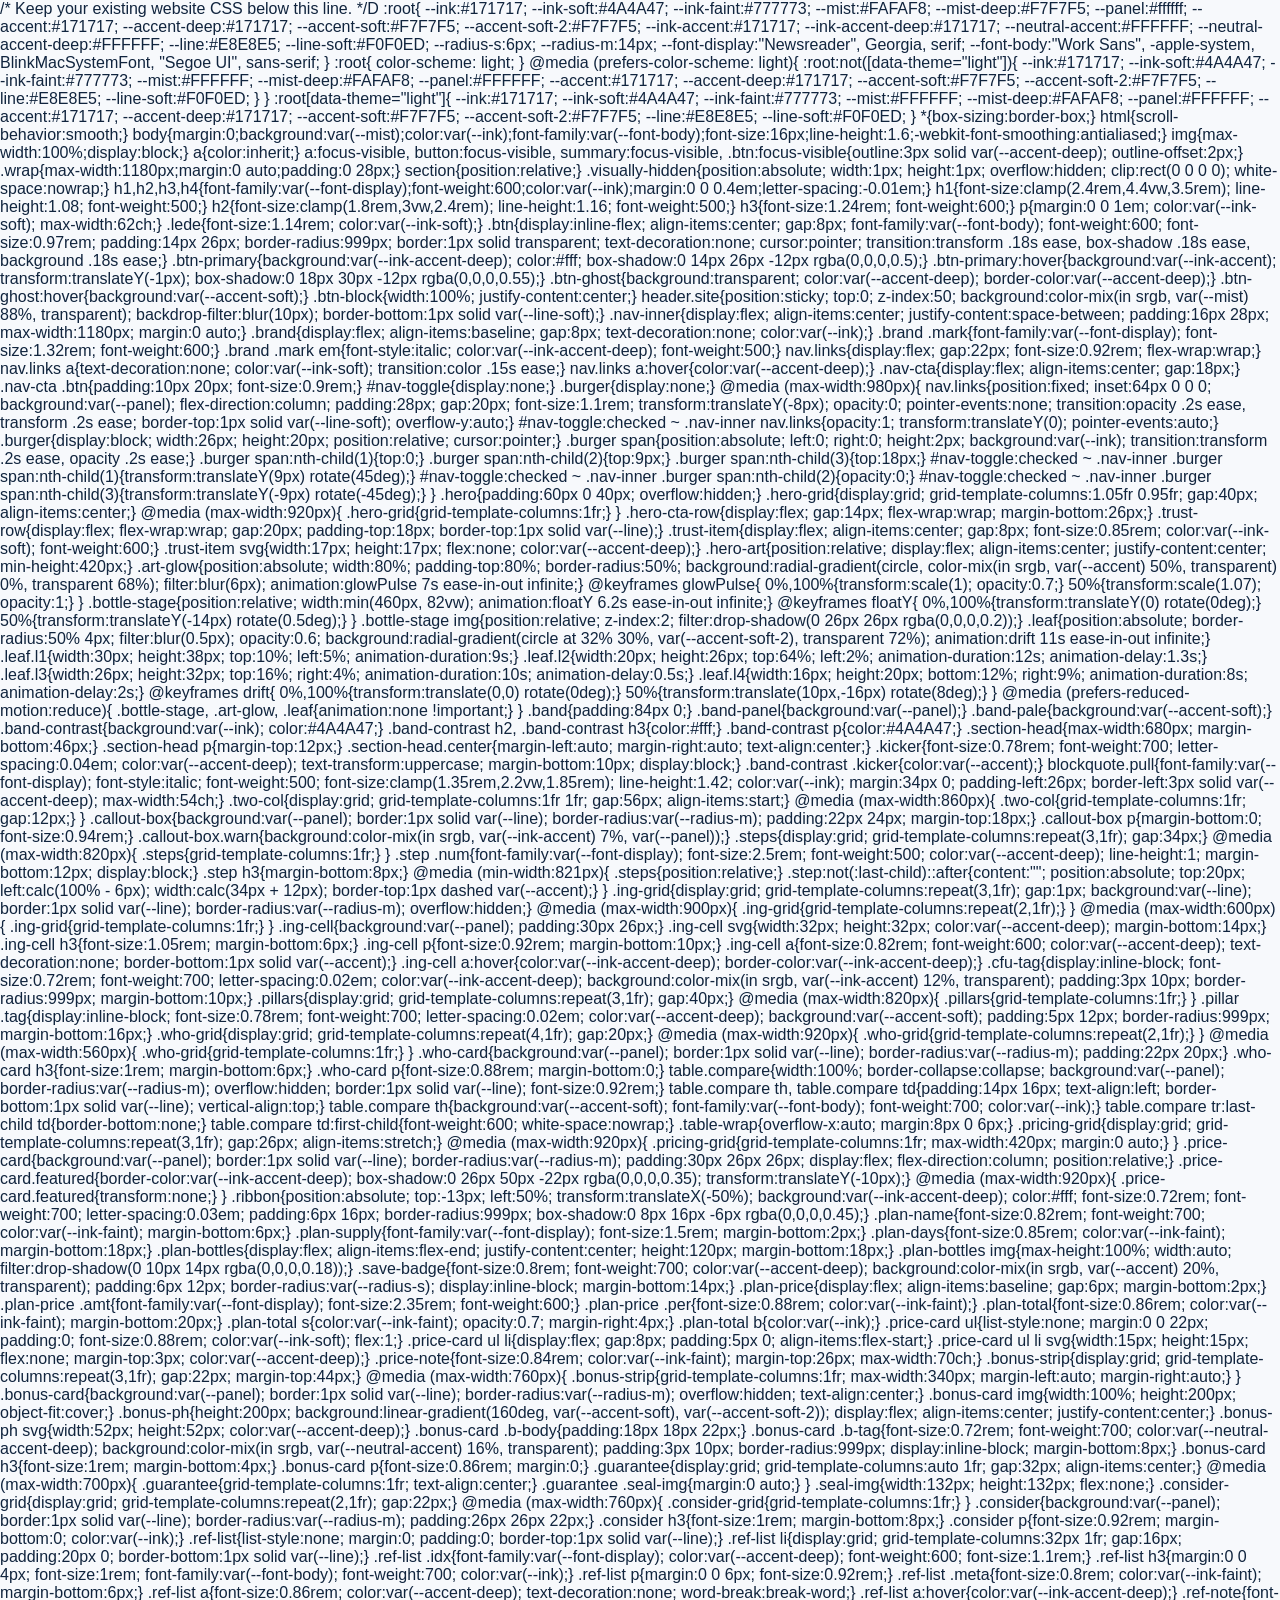
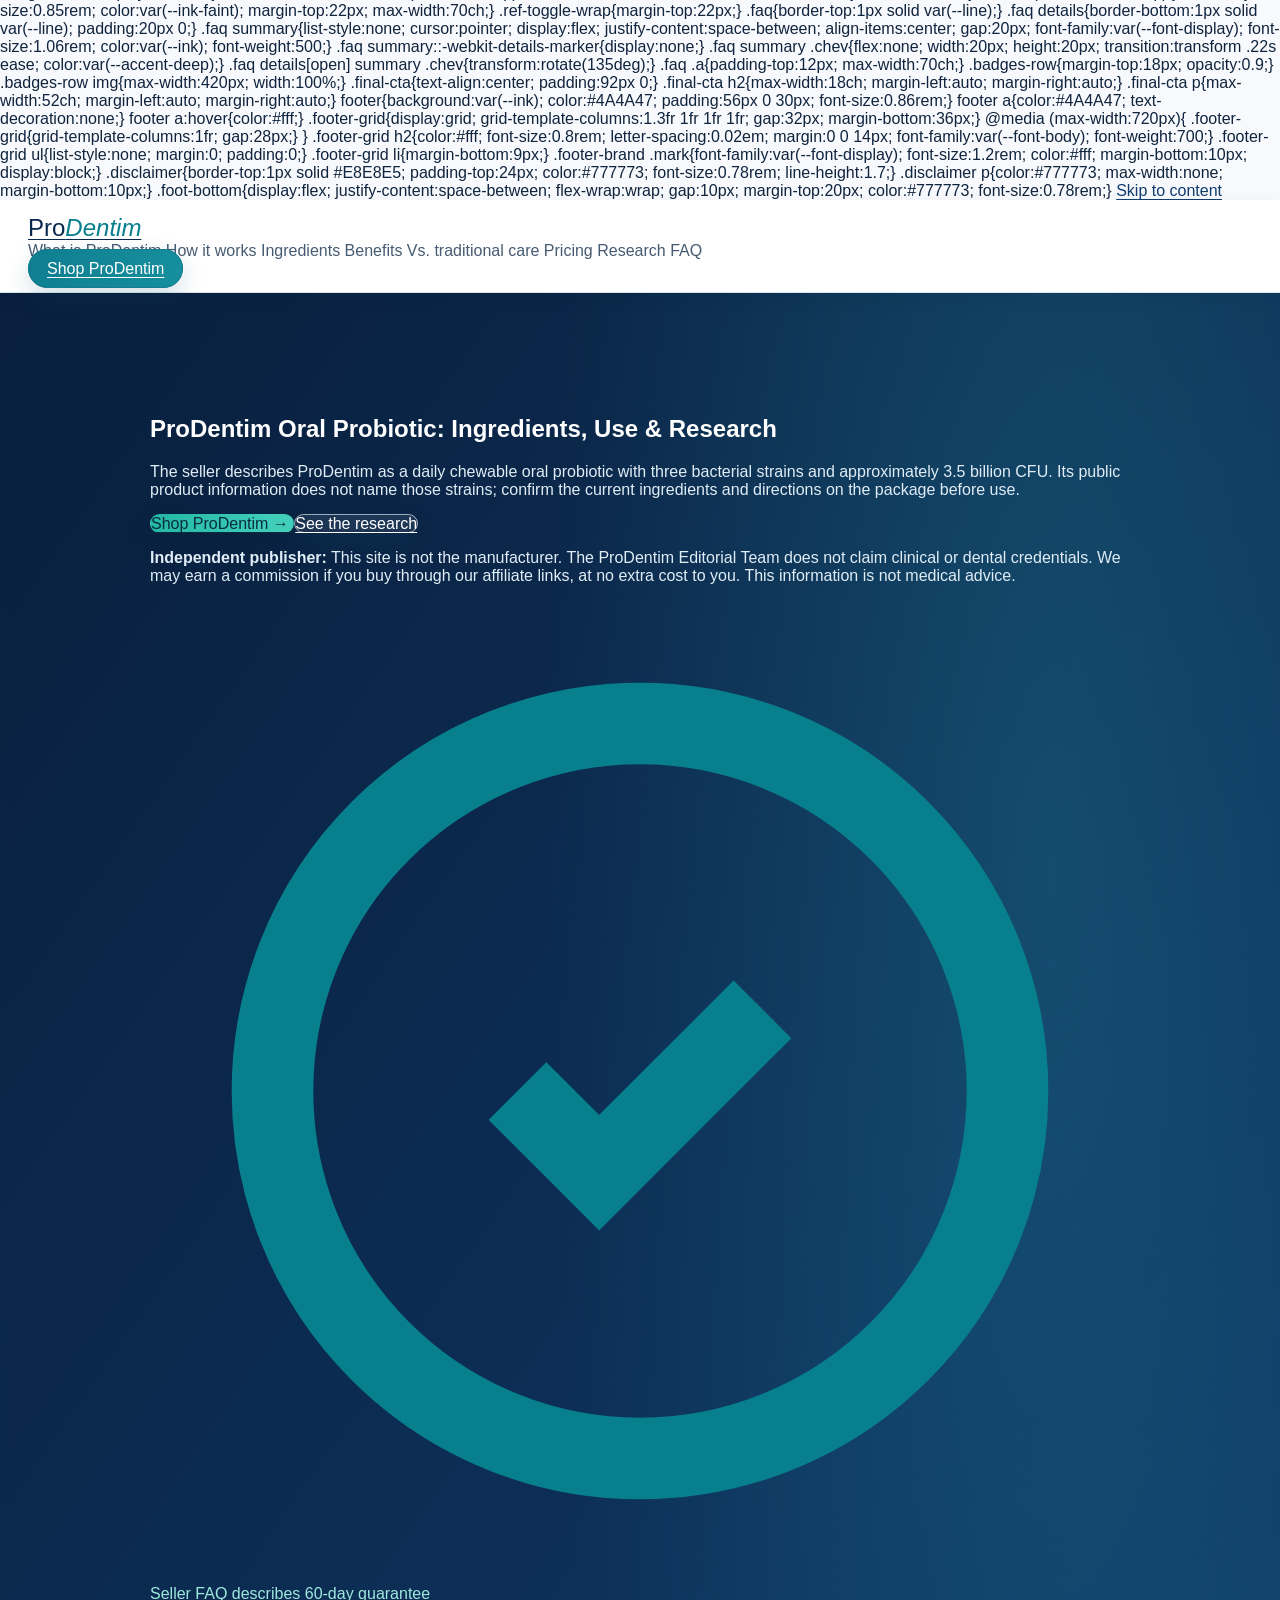
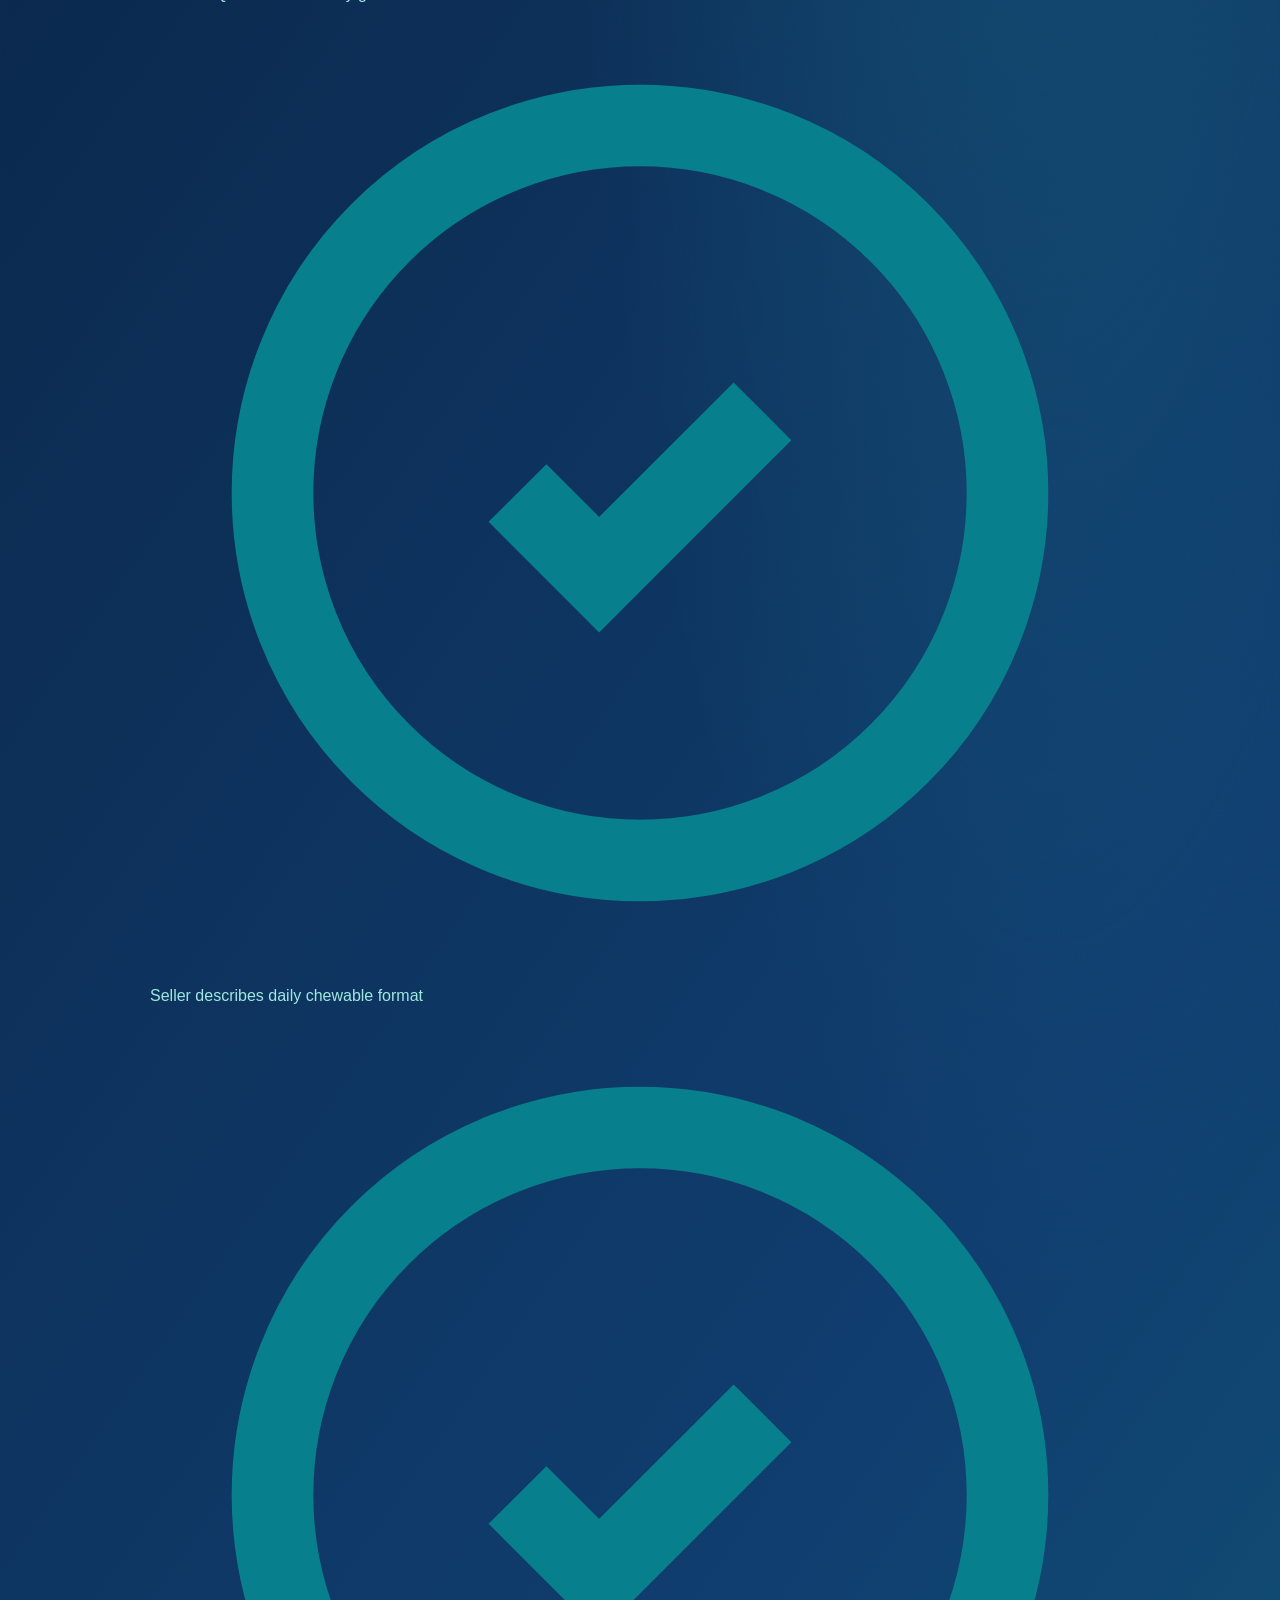
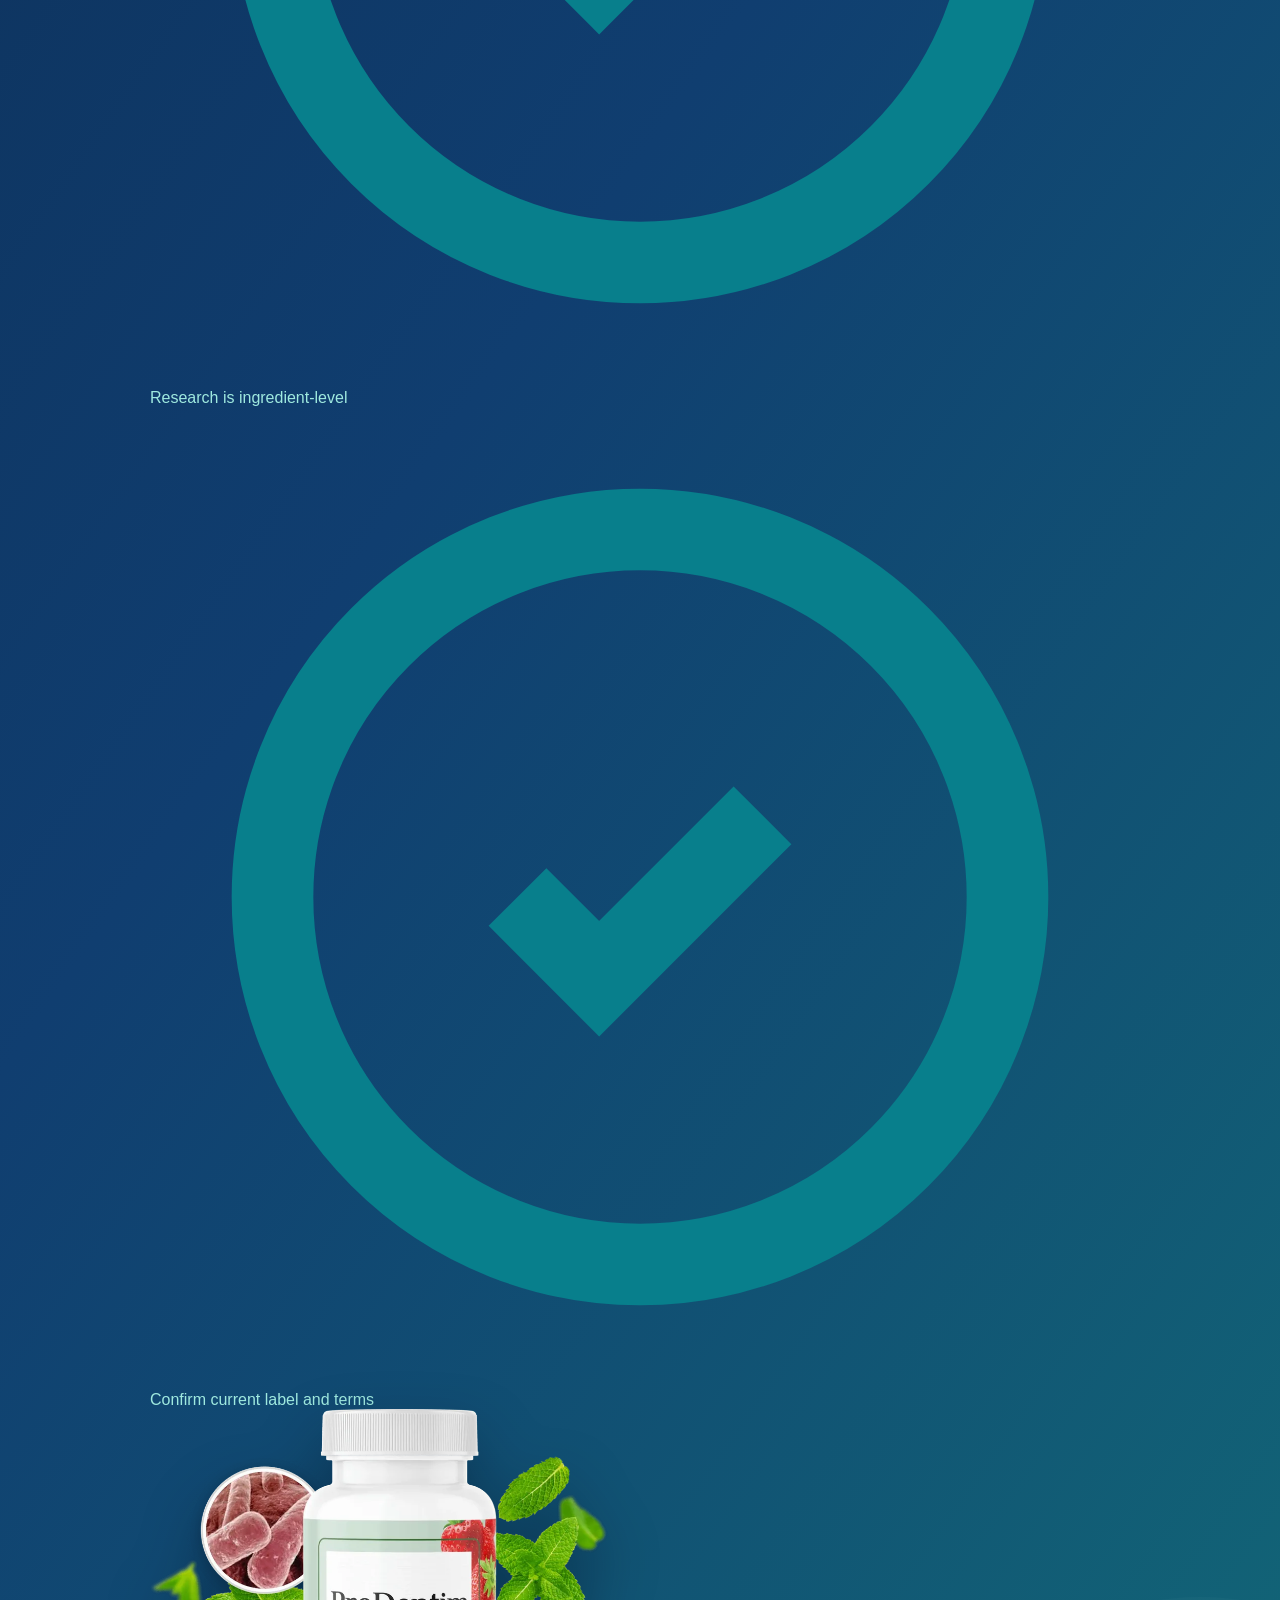
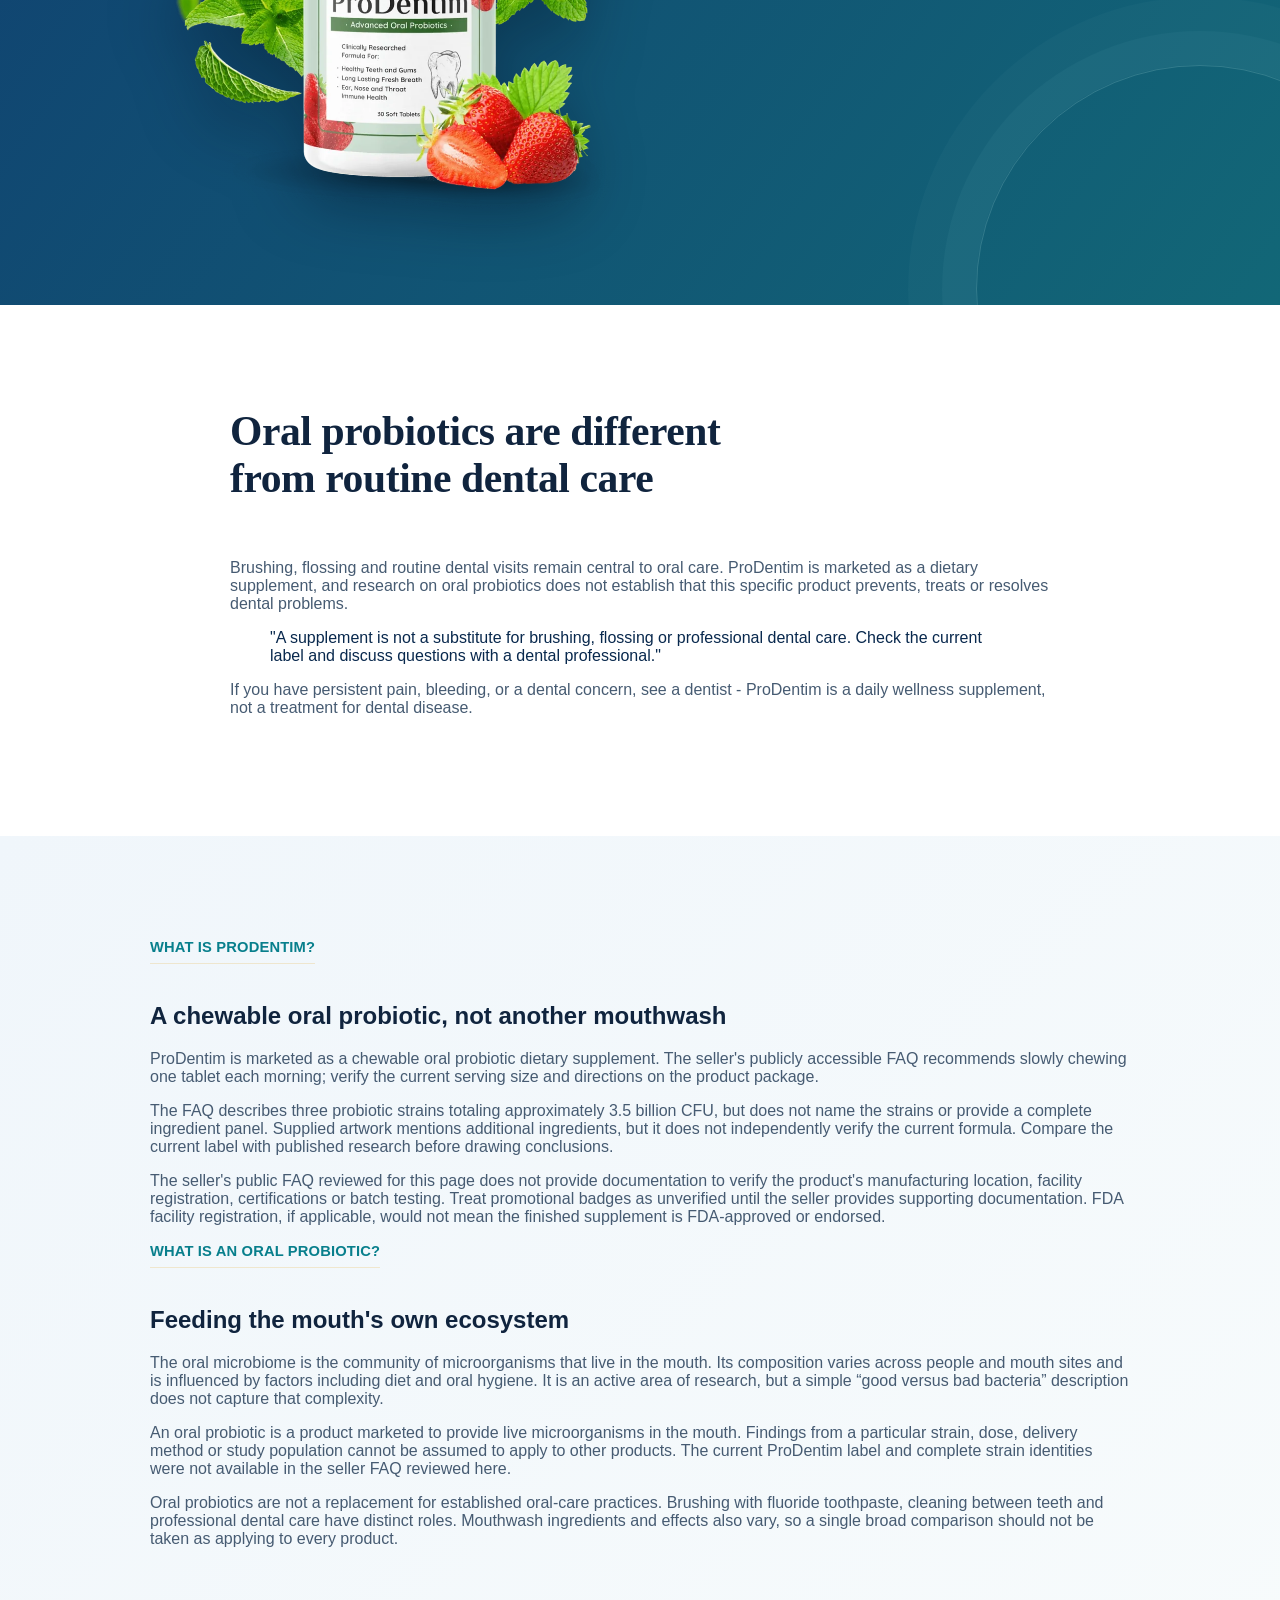
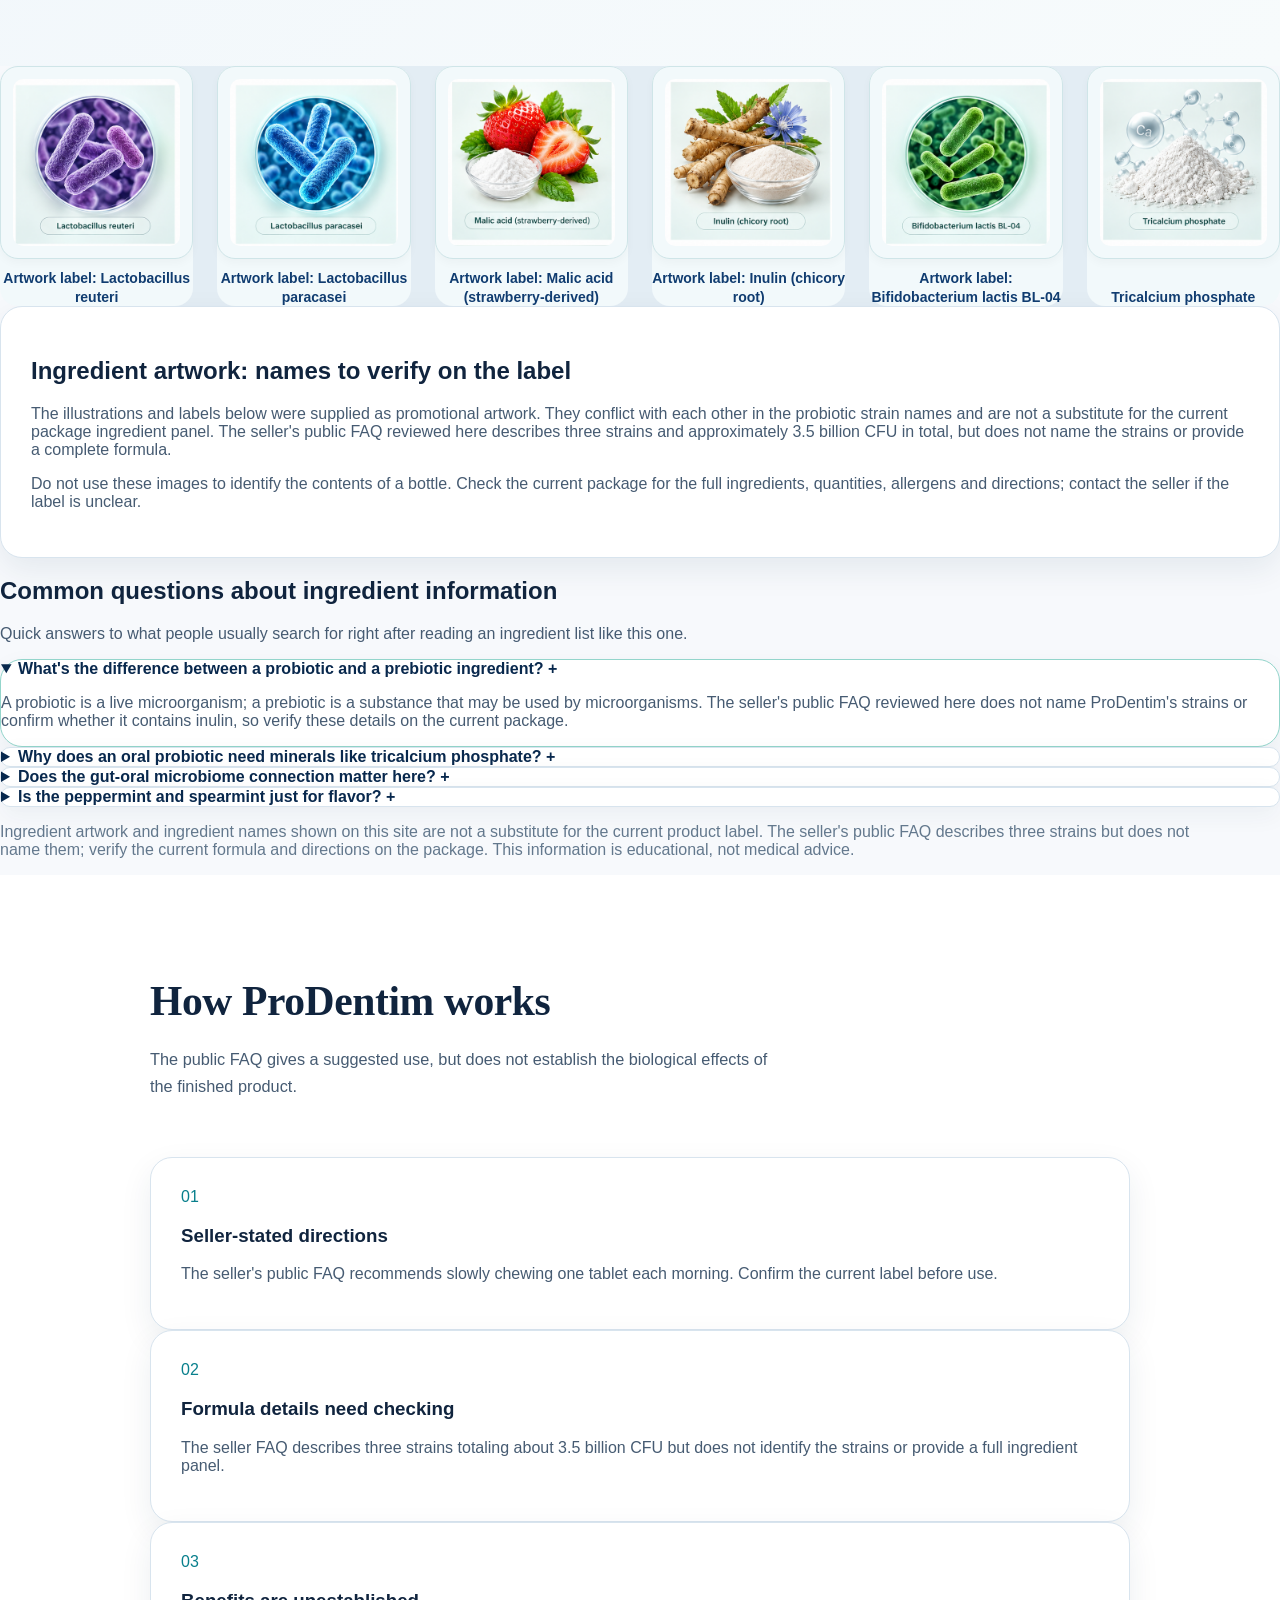
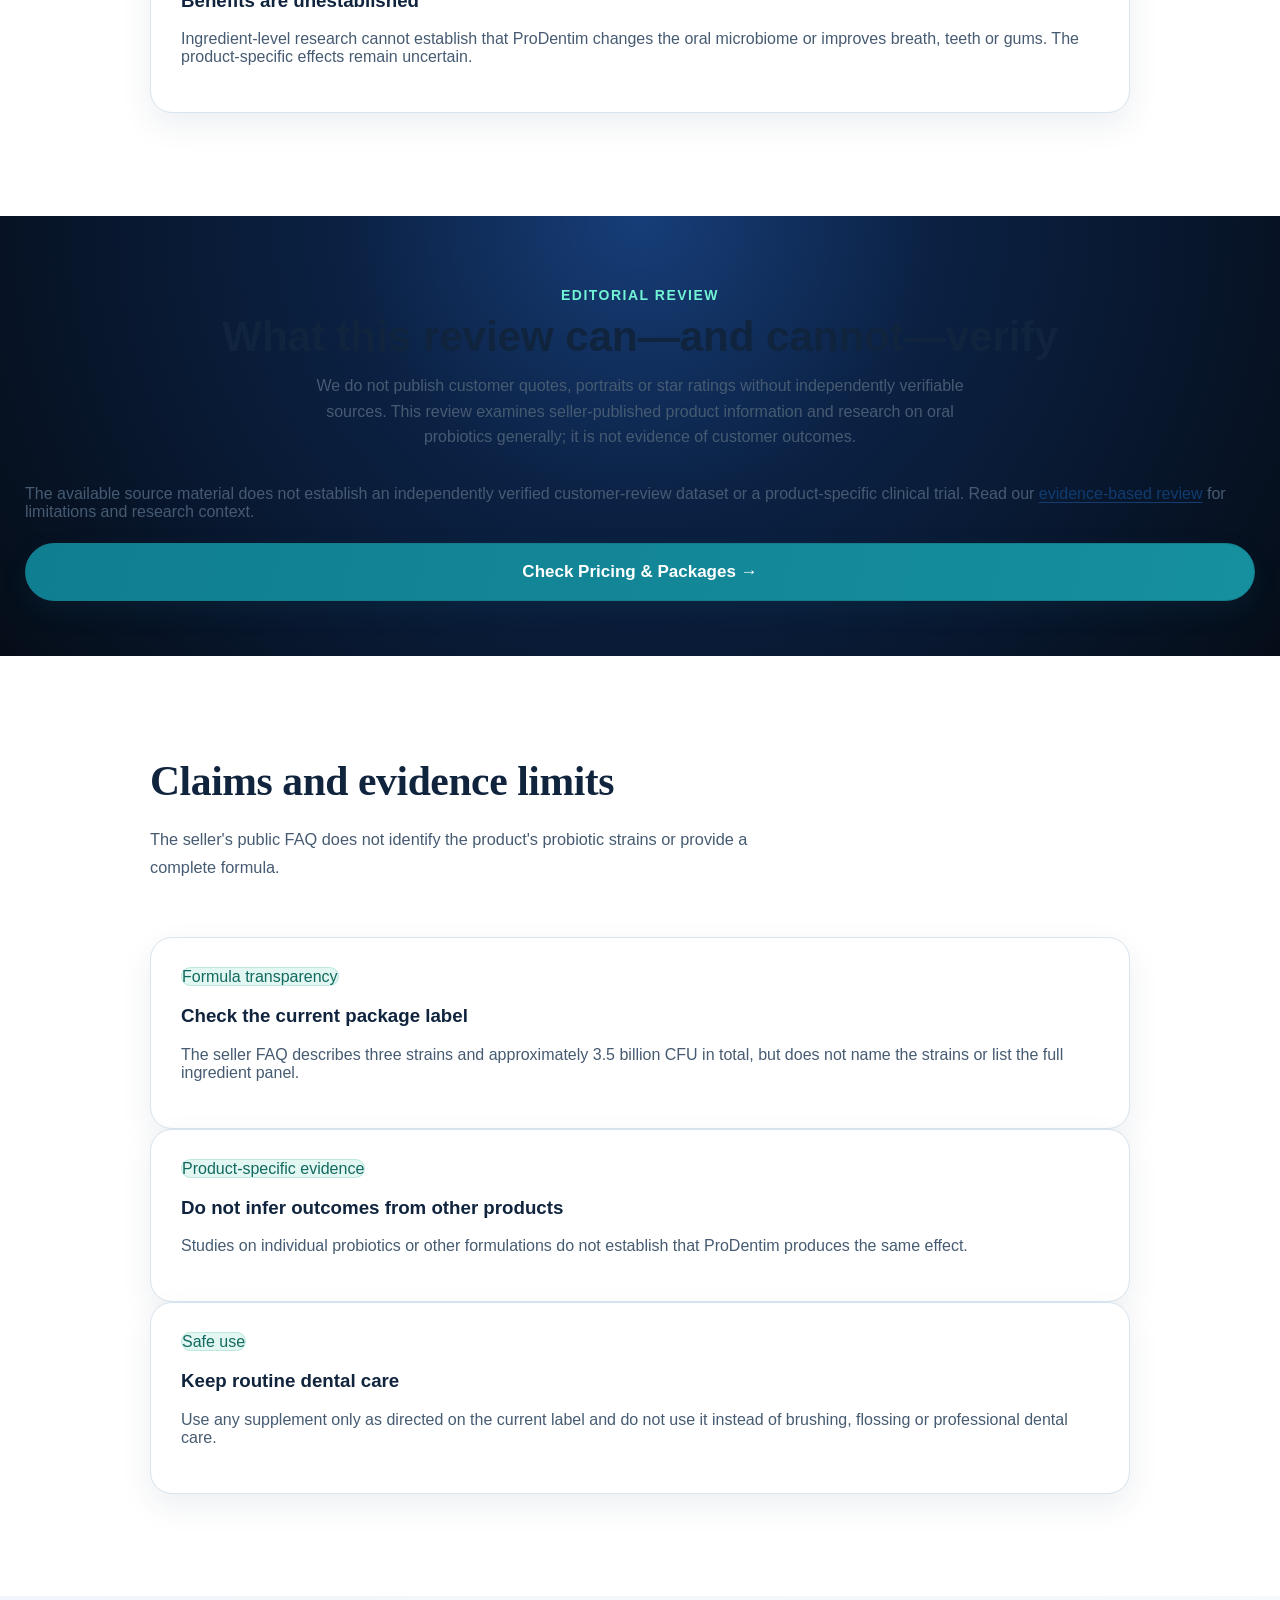
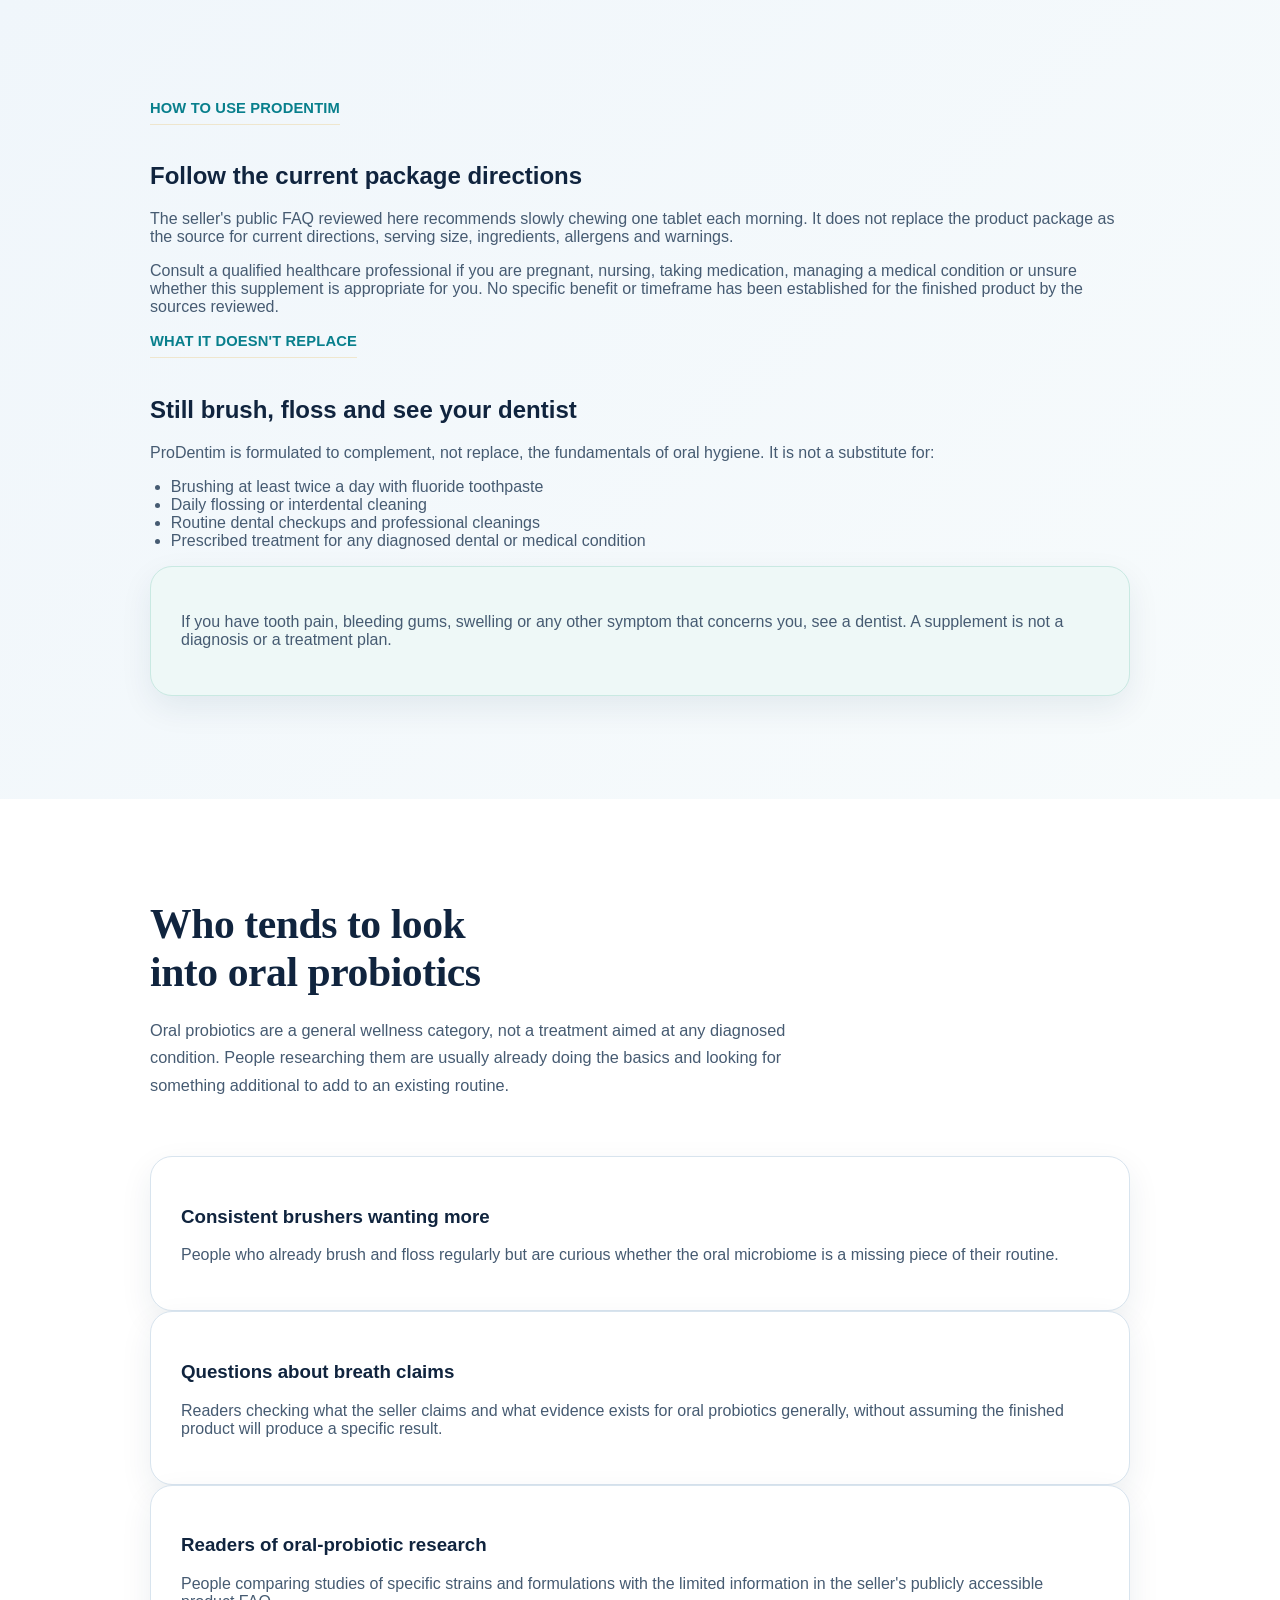
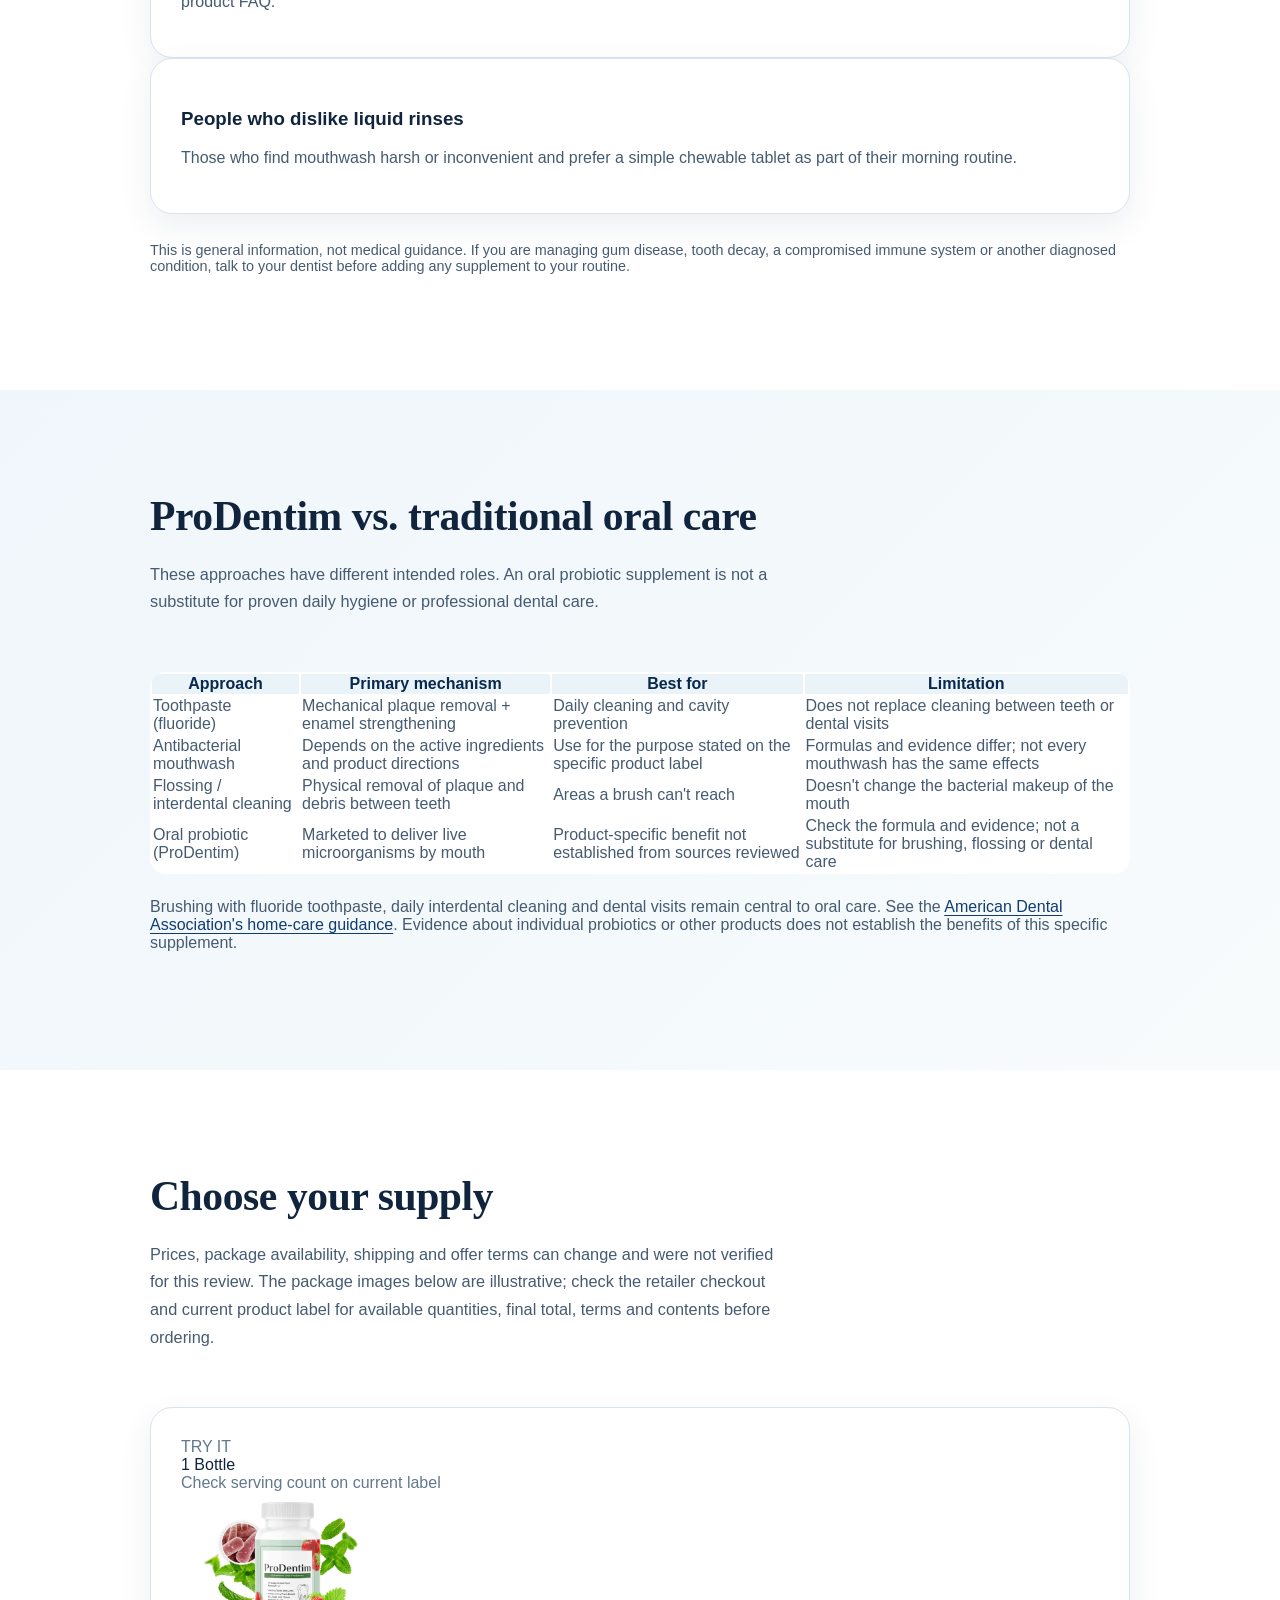
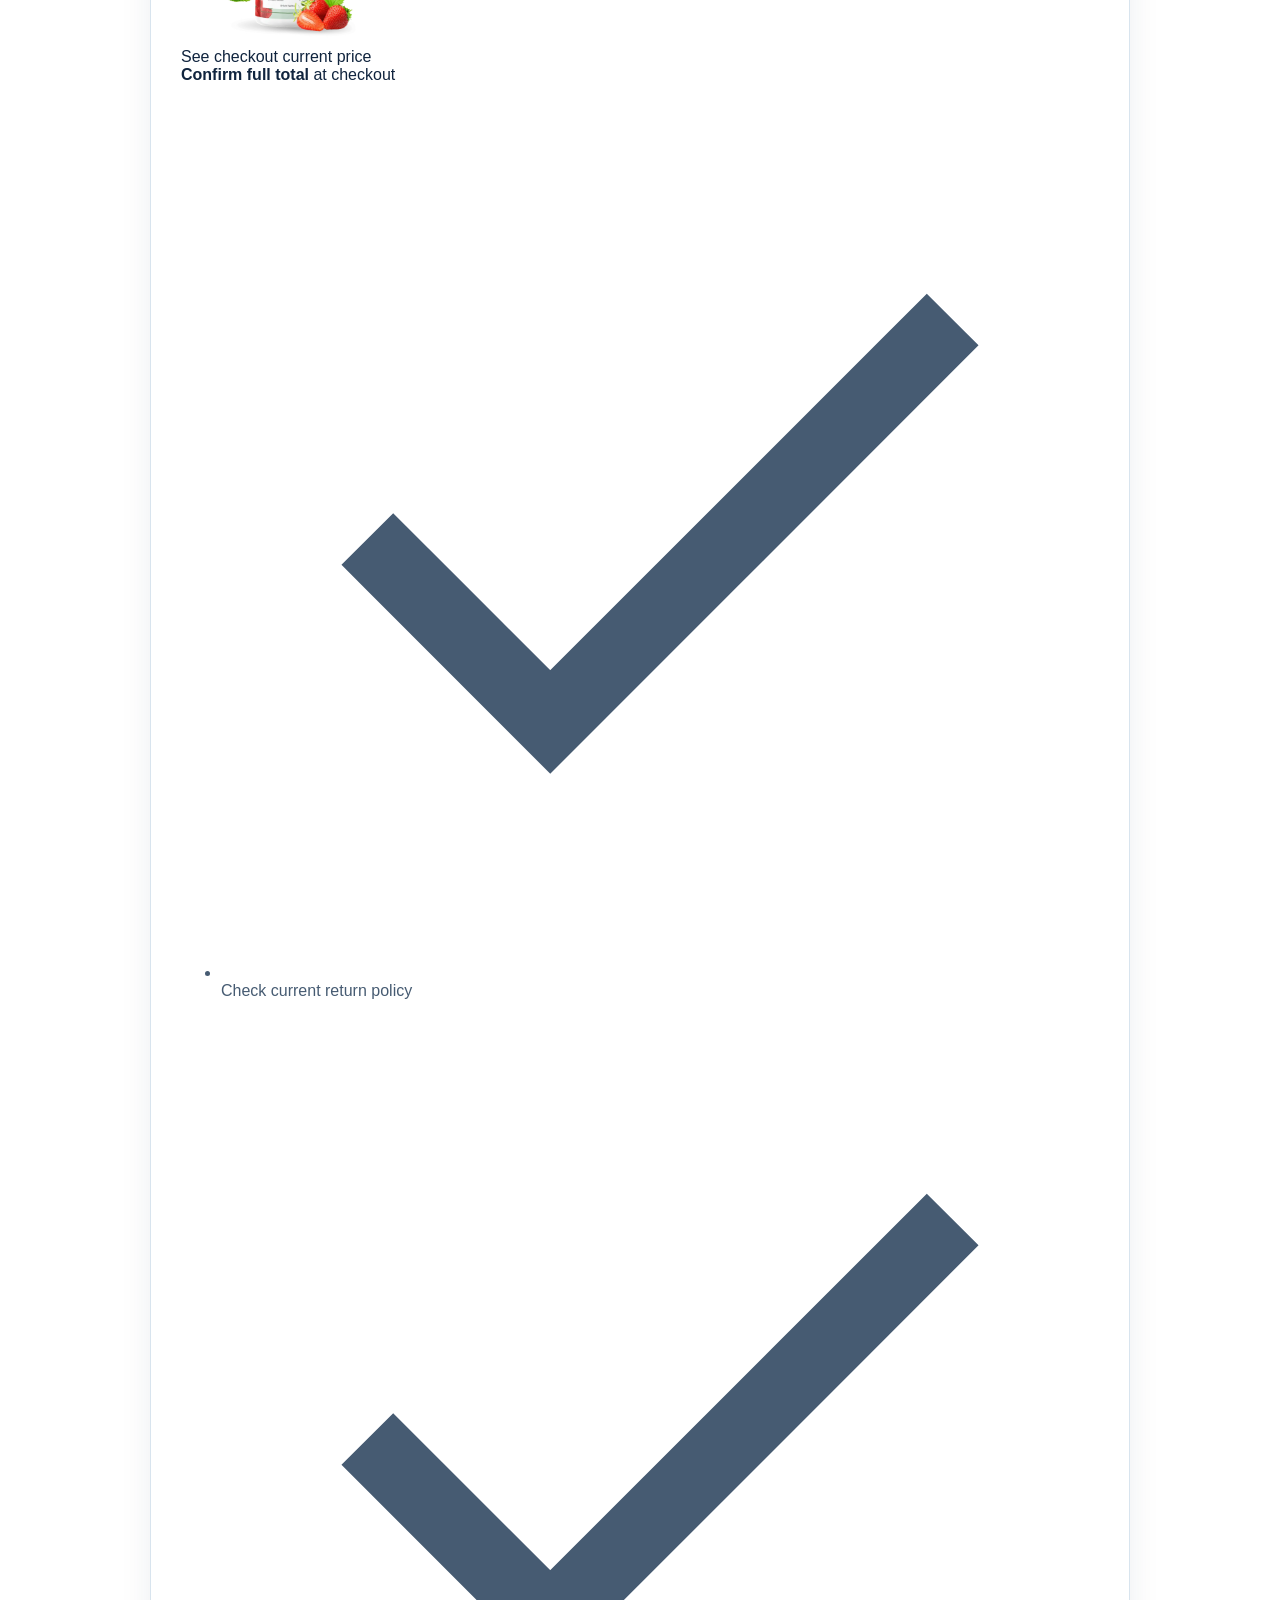
==== commit a5006a9d: "Rename index (3).html to index.html" ====
--- a/index.html
+++ b/index.html
@@ -70,133 +70,12 @@
       "name": "ProDentim Editorial Team",
       "url": "https://www.priodentim.com/",
       "description": "Independent informational publisher. Not the product manufacturer or a healthcare provider."
-    },
-    {
-      "@type": "Product",
-      "@id": "https://www.priodentim.com/#product",
-      "name": "ProDentim Oral Probiotic Supplement",
-      "description": "ProDentim is a soft-tablet oral probiotic dietary supplement formulated to complement a daily oral-care routine.",
-      "image": [
-        "https://www.priodentim.com/assets/images/prodentim-bottle-oral-probiotic-supplement.png"
-      ],
-      "brand": {
-        "@type": "Brand",
-        "name": "ProDentim"
-      },
-      "category": "Oral probiotic dietary supplement",
-      "url": "https://www.priodentim.com/",
-      "offers": {
-        "@type": "AggregateOffer",
-        "priceCurrency": "USD",
-        "lowPrice": "158",
-        "highPrice": "294",
-        "offerCount": 3,
-        "offers": [
-          {
-            "@type": "Offer",
-            "name": "2 bottles (60-day supply)",
-            "sku": "prodentim-2-bottles",
-            "price": "158.00",
-            "priceCurrency": "USD",
-            "priceValidUntil": "2027-12-31",
-            "url": "https://3ca2e4vkmg607u0j-jn0odqj1n.hop.clickbank.net",
-            "availability": "https://schema.org/InStock",
-            "itemCondition": "https://schema.org/NewCondition",
-            "shippingDetails": {
-              "@type": "OfferShippingDetails",
-              "shippingRate": {
-                "@type": "MonetaryAmount",
-                "value": "9.99",
-                "currency": "USD"
-              },
-              "shippingDestination": {
-                "@type": "DefinedRegion",
-                "addressCountry": "US"
-              }
-            },
-            "hasMerchantReturnPolicy": {
-              "@type": "MerchantReturnPolicy",
-              "applicableCountry": "US",
-              "returnPolicyCategory": "https://schema.org/MerchantReturnFiniteReturnWindow",
-              "merchantReturnDays": 60
-            }
-          },
-          {
-            "@type": "Offer",
-            "name": "3 bottles (90-day supply)",
-            "sku": "prodentim-3-bottles",
-            "price": "207.00",
-            "priceCurrency": "USD",
-            "priceValidUntil": "2027-12-31",
-            "url": "https://3ca2e4vkmg607u0j-jn0odqj1n.hop.clickbank.net",
-            "availability": "https://schema.org/InStock",
-            "itemCondition": "https://schema.org/NewCondition",
-            "shippingDetails": {
-              "@type": "OfferShippingDetails",
-              "shippingRate": {
-                "@type": "MonetaryAmount",
-                "value": "0",
-                "currency": "USD"
-              },
-              "shippingDestination": {
-                "@type": "DefinedRegion",
-                "addressCountry": "US"
-              }
-            },
-            "hasMerchantReturnPolicy": {
-              "@type": "MerchantReturnPolicy",
-              "applicableCountry": "US",
-              "returnPolicyCategory": "https://schema.org/MerchantReturnFiniteReturnWindow",
-              "merchantReturnDays": 60
-            }
-          },
-          {
-            "@type": "Offer",
-            "name": "6 bottles (180-day supply) with 3 free ebooks",
-            "sku": "prodentim-6-bottles",
-            "price": "294.00",
-            "priceCurrency": "USD",
-            "priceValidUntil": "2027-12-31",
-            "url": "https://3ca2e4vkmg607u0j-jn0odqj1n.hop.clickbank.net",
-            "availability": "https://schema.org/InStock",
-            "itemCondition": "https://schema.org/NewCondition",
-            "shippingDetails": {
-              "@type": "OfferShippingDetails",
-              "shippingRate": {
-                "@type": "MonetaryAmount",
-                "value": "0",
-                "currency": "USD"
-              },
-              "shippingDestination": {
-                "@type": "DefinedRegion",
-                "addressCountry": "US"
-              }
-            },
-            "hasMerchantReturnPolicy": {
-              "@type": "MerchantReturnPolicy",
-              "applicableCountry": "US",
-              "returnPolicyCategory": "https://schema.org/MerchantReturnFiniteReturnWindow",
-              "merchantReturnDays": 60
-            }
-          }
-        ]
-      }
     }
   ]
 }
 </script>
-  :root{ --ink:#171717; --ink-soft:#4A4A47; --ink-faint:#777773; --mist:#FAFAF8; --mist-deep:#F7F7F5; --panel:#ffffff; --accent:#171717; --accent-deep:#171717; --accent-soft:#F7F7F5; --accent-soft-2:#F7F7F5; --ink-accent:#171717; --ink-accent-deep:#171717; --neutral-accent:#FFFFFF; --neutral-accent-deep:#FFFFFF; --line:#E8E8E5; --line-soft:#F0F0ED; --radius-s:6px; --radius-m:14px; --font-display:"Newsreader", Georgia, serif; --font-body:"Work Sans", -apple-system, BlinkMacSystemFont, "Segoe UI", sans-serif; } :root{ color-scheme: light; } @media (prefers-color-scheme: light){ :root:not([data-theme="light"]){ --ink:#171717; --ink-soft:#4A4A47; --ink-faint:#777773; --mist:#FFFFFF; --mist-deep:#FAFAF8; --panel:#FFFFFF; --accent:#171717; --accent-deep:#171717; --accent-soft:#F7F7F5; --accent-soft-2:#F7F7F5; --line:#E8E8E5; --line-soft:#F0F0ED; } } :root[data-theme="light"]{ --ink:#171717; --ink-soft:#4A4A47; --ink-faint:#777773; --mist:#FFFFFF; --mist-deep:#FAFAF8; --panel:#FFFFFF; --accent:#171717; --accent-deep:#171717; --accent-soft:#F7F7F5; --accent-soft-2:#F7F7F5; --line:#E8E8E5; --line-soft:#F0F0ED; } *{box-sizing:border-box;} html{scroll-behavior:smooth;} body{margin:0;background:var(--mist);color:var(--ink);font-family:var(--font-body);font-size:16px;line-height:1.6;-webkit-font-smoothing:antialiased;} img{max-width:100%;display:block;} a{color:inherit;} a:focus-visible, button:focus-visible, summary:focus-visible, .btn:focus-visible{outline:3px solid var(--accent-deep); outline-offset:2px;} .wrap{max-width:1180px;margin:0 auto;padding:0 28px;} section{position:relative;} .visually-hidden{position:absolute; width:1px; height:1px; overflow:hidden; clip:rect(0 0 0 0); white-space:nowrap;} h1,h2,h3,h4{font-family:var(--font-display);font-weight:600;color:var(--ink);margin:0 0 0.4em;letter-spacing:-0.01em;} h1{font-size:clamp(2.4rem,4.4vw,3.5rem); line-height:1.08; font-weight:500;} h2{font-size:clamp(1.8rem,3vw,2.4rem); line-height:1.16; font-weight:500;} h3{font-size:1.24rem; font-weight:600;} p{margin:0 0 1em; color:var(--ink-soft); max-width:62ch;} .lede{font-size:1.14rem; color:var(--ink-soft);} .btn{display:inline-flex; align-items:center; gap:8px; font-family:var(--font-body); font-weight:600; font-size:0.97rem; padding:14px 26px; border-radius:999px; border:1px solid transparent; text-decoration:none; cursor:pointer; transition:transform .18s ease, box-shadow .18s ease, background .18s ease;} .btn-primary{background:var(--ink-accent-deep); color:#fff; box-shadow:0 14px 26px -12px rgba(0,0,0,0.5);} .btn-primary:hover{background:var(--ink-accent); transform:translateY(-1px); box-shadow:0 18px 30px -12px rgba(0,0,0,0.55);} .btn-ghost{background:transparent; color:var(--accent-deep); border-color:var(--accent-deep);} .btn-ghost:hover{background:var(--accent-soft);} .btn-block{width:100%; justify-content:center;} header.site{position:sticky; top:0; z-index:50; background:color-mix(in srgb, var(--mist) 88%, transparent); backdrop-filter:blur(10px); border-bottom:1px solid var(--line-soft);} .nav-inner{display:flex; align-items:center; justify-content:space-between; padding:16px 28px; max-width:1180px; margin:0 auto;} .brand{display:flex; align-items:baseline; gap:8px; text-decoration:none; color:var(--ink);} .brand .mark{font-family:var(--font-display); font-size:1.32rem; font-weight:600;} .brand .mark em{font-style:italic; color:var(--ink-accent-deep); font-weight:500;} nav.links{display:flex; gap:22px; font-size:0.92rem; flex-wrap:wrap;} nav.links a{text-decoration:none; color:var(--ink-soft); transition:color .15s ease;} nav.links a:hover{color:var(--accent-deep);} .nav-cta{display:flex; align-items:center; gap:18px;} .nav-cta .btn{padding:10px 20px; font-size:0.9rem;} #nav-toggle{display:none;} .burger{display:none;} @media (max-width:980px){ nav.links{position:fixed; inset:64px 0 0 0; background:var(--panel); flex-direction:column; padding:28px; gap:20px; font-size:1.1rem; transform:translateY(-8px); opacity:0; pointer-events:none; transition:opacity .2s ease, transform .2s ease; border-top:1px solid var(--line-soft); overflow-y:auto;} #nav-toggle:checked ~ .nav-inner nav.links{opacity:1; transform:translateY(0); pointer-events:auto;} .burger{display:block; width:26px; height:20px; position:relative; cursor:pointer;} .burger span{position:absolute; left:0; right:0; height:2px; background:var(--ink); transition:transform .2s ease, opacity .2s ease;} .burger span:nth-child(1){top:0;} .burger span:nth-child(2){top:9px;} .burger span:nth-child(3){top:18px;} #nav-toggle:checked ~ .nav-inner .burger span:nth-child(1){transform:translateY(9px) rotate(45deg);} #nav-toggle:checked ~ .nav-inner .burger span:nth-child(2){opacity:0;} #nav-toggle:checked ~ .nav-inner .burger span:nth-child(3){transform:translateY(-9px) rotate(-45deg);} } .hero{padding:60px 0 40px; overflow:hidden;} .hero-grid{display:grid; grid-template-columns:1.05fr 0.95fr; gap:40px; align-items:center;} @media (max-width:920px){ .hero-grid{grid-template-columns:1fr;} } .hero-cta-row{display:flex; gap:14px; flex-wrap:wrap; margin-bottom:26px;} .trust-row{display:flex; flex-wrap:wrap; gap:20px; padding-top:18px; border-top:1px solid var(--line);} .trust-item{display:flex; align-items:center; gap:8px; font-size:0.85rem; color:var(--ink-soft); font-weight:600;} .trust-item svg{width:17px; height:17px; flex:none; color:var(--accent-deep);} .hero-art{position:relative; display:flex; align-items:center; justify-content:center; min-height:420px;} .art-glow{position:absolute; width:80%; padding-top:80%; border-radius:50%; background:radial-gradient(circle, color-mix(in srgb, var(--accent) 50%, transparent) 0%, transparent 68%); filter:blur(6px); animation:glowPulse 7s ease-in-out infinite;} @keyframes glowPulse{ 0%,100%{transform:scale(1); opacity:0.7;} 50%{transform:scale(1.07); opacity:1;} } .bottle-stage{position:relative; width:min(460px, 82vw); animation:floatY 6.2s ease-in-out infinite;} @keyframes floatY{ 0%,100%{transform:translateY(0) rotate(0deg);} 50%{transform:translateY(-14px) rotate(0.5deg);} } .bottle-stage img{position:relative; z-index:2; filter:drop-shadow(0 26px 26px rgba(0,0,0,0.2));} .leaf{position:absolute; border-radius:50% 4px; filter:blur(0.5px); opacity:0.6; background:radial-gradient(circle at 32% 30%, var(--accent-soft-2), transparent 72%); animation:drift 11s ease-in-out infinite;} .leaf.l1{width:30px; height:38px; top:10%; left:5%; animation-duration:9s;} .leaf.l2{width:20px; height:26px; top:64%; left:2%; animation-duration:12s; animation-delay:1.3s;} .leaf.l3{width:26px; height:32px; top:16%; right:4%; animation-duration:10s; animation-delay:0.5s;} .leaf.l4{width:16px; height:20px; bottom:12%; right:9%; animation-duration:8s; animation-delay:2s;} @keyframes drift{ 0%,100%{transform:translate(0,0) rotate(0deg);} 50%{transform:translate(10px,-16px) rotate(8deg);} } @media (prefers-reduced-motion:reduce){ .bottle-stage, .art-glow, .leaf{animation:none !important;} } .band{padding:84px 0;} .band-panel{background:var(--panel);} .band-pale{background:var(--accent-soft);} .band-contrast{background:var(--ink); color:#4A4A47;} .band-contrast h2, .band-contrast h3{color:#fff;} .band-contrast p{color:#4A4A47;} .section-head{max-width:680px; margin-bottom:46px;} .section-head p{margin-top:12px;} .section-head.center{margin-left:auto; margin-right:auto; text-align:center;} .kicker{font-size:0.78rem; font-weight:700; letter-spacing:0.04em; color:var(--accent-deep); text-transform:uppercase; margin-bottom:10px; display:block;} .band-contrast .kicker{color:var(--accent);} blockquote.pull{font-family:var(--font-display); font-style:italic; font-weight:500; font-size:clamp(1.35rem,2.2vw,1.85rem); line-height:1.42; color:var(--ink); margin:34px 0; padding-left:26px; border-left:3px solid var(--accent-deep); max-width:54ch;} .two-col{display:grid; grid-template-columns:1fr 1fr; gap:56px; align-items:start;} @media (max-width:860px){ .two-col{grid-template-columns:1fr; gap:12px;} } .callout-box{background:var(--panel); border:1px solid var(--line); border-radius:var(--radius-m); padding:22px 24px; margin-top:18px;} .callout-box p{margin-bottom:0; font-size:0.94rem;} .callout-box.warn{background:color-mix(in srgb, var(--ink-accent) 7%, var(--panel));} .steps{display:grid; grid-template-columns:repeat(3,1fr); gap:34px;} @media (max-width:820px){ .steps{grid-template-columns:1fr;} } .step .num{font-family:var(--font-display); font-size:2.5rem; font-weight:500; color:var(--accent-deep); line-height:1; margin-bottom:12px; display:block;} .step h3{margin-bottom:8px;} @media (min-width:821px){ .steps{position:relative;} .step:not(:last-child)::after{content:""; position:absolute; top:20px; left:calc(100% - 6px); width:calc(34px + 12px); border-top:1px dashed var(--accent);} } .ing-grid{display:grid; grid-template-columns:repeat(3,1fr); gap:1px; background:var(--line); border:1px solid var(--line); border-radius:var(--radius-m); overflow:hidden;} @media (max-width:900px){ .ing-grid{grid-template-columns:repeat(2,1fr);} } @media (max-width:600px){ .ing-grid{grid-template-columns:1fr;} } .ing-cell{background:var(--panel); padding:30px 26px;} .ing-cell svg{width:32px; height:32px; color:var(--accent-deep); margin-bottom:14px;} .ing-cell h3{font-size:1.05rem; margin-bottom:6px;} .ing-cell p{font-size:0.92rem; margin-bottom:10px;} .ing-cell a{font-size:0.82rem; font-weight:600; color:var(--accent-deep); text-decoration:none; border-bottom:1px solid var(--accent);} .ing-cell a:hover{color:var(--ink-accent-deep); border-color:var(--ink-accent-deep);} .cfu-tag{display:inline-block; font-size:0.72rem; font-weight:700; letter-spacing:0.02em; color:var(--ink-accent-deep); background:color-mix(in srgb, var(--ink-accent) 12%, transparent); padding:3px 10px; border-radius:999px; margin-bottom:10px;} .pillars{display:grid; grid-template-columns:repeat(3,1fr); gap:40px;} @media (max-width:820px){ .pillars{grid-template-columns:1fr;} } .pillar .tag{display:inline-block; font-size:0.78rem; font-weight:700; letter-spacing:0.02em; color:var(--accent-deep); background:var(--accent-soft); padding:5px 12px; border-radius:999px; margin-bottom:16px;} .who-grid{display:grid; grid-template-columns:repeat(4,1fr); gap:20px;} @media (max-width:920px){ .who-grid{grid-template-columns:repeat(2,1fr);} } @media (max-width:560px){ .who-grid{grid-template-columns:1fr;} } .who-card{background:var(--panel); border:1px solid var(--line); border-radius:var(--radius-m); padding:22px 20px;} .who-card h3{font-size:1rem; margin-bottom:6px;} .who-card p{font-size:0.88rem; margin-bottom:0;} table.compare{width:100%; border-collapse:collapse; background:var(--panel); border-radius:var(--radius-m); overflow:hidden; border:1px solid var(--line); font-size:0.92rem;} table.compare th, table.compare td{padding:14px 16px; text-align:left; border-bottom:1px solid var(--line); vertical-align:top;} table.compare th{background:var(--accent-soft); font-family:var(--font-body); font-weight:700; color:var(--ink);} table.compare tr:last-child td{border-bottom:none;} table.compare td:first-child{font-weight:600; white-space:nowrap;} .table-wrap{overflow-x:auto; margin:8px 0 6px;} .pricing-grid{display:grid; grid-template-columns:repeat(3,1fr); gap:26px; align-items:stretch;} @media (max-width:920px){ .pricing-grid{grid-template-columns:1fr; max-width:420px; margin:0 auto;} } .price-card{background:var(--panel); border:1px solid var(--line); border-radius:var(--radius-m); padding:30px 26px 26px; display:flex; flex-direction:column; position:relative;} .price-card.featured{border-color:var(--ink-accent-deep); box-shadow:0 26px 50px -22px rgba(0,0,0,0.35); transform:translateY(-10px);} @media (max-width:920px){ .price-card.featured{transform:none;} } .ribbon{position:absolute; top:-13px; left:50%; transform:translateX(-50%); background:var(--ink-accent-deep); color:#fff; font-size:0.72rem; font-weight:700; letter-spacing:0.03em; padding:6px 16px; border-radius:999px; box-shadow:0 8px 16px -6px rgba(0,0,0,0.45);} .plan-name{font-size:0.82rem; font-weight:700; color:var(--ink-faint); margin-bottom:6px;} .plan-supply{font-family:var(--font-display); font-size:1.5rem; margin-bottom:2px;} .plan-days{font-size:0.85rem; color:var(--ink-faint); margin-bottom:18px;} .plan-bottles{display:flex; align-items:flex-end; justify-content:center; height:120px; margin-bottom:18px;} .plan-bottles img{max-height:100%; width:auto; filter:drop-shadow(0 10px 14px rgba(0,0,0,0.18));} .save-badge{font-size:0.8rem; font-weight:700; color:var(--accent-deep); background:color-mix(in srgb, var(--accent) 20%, transparent); padding:6px 12px; border-radius:var(--radius-s); display:inline-block; margin-bottom:14px;} .plan-price{display:flex; align-items:baseline; gap:6px; margin-bottom:2px;} .plan-price .amt{font-family:var(--font-display); font-size:2.35rem; font-weight:600;} .plan-price .per{font-size:0.88rem; color:var(--ink-faint);} .plan-total{font-size:0.86rem; color:var(--ink-faint); margin-bottom:20px;} .plan-total s{color:var(--ink-faint); opacity:0.7; margin-right:4px;} .plan-total b{color:var(--ink);} .price-card ul{list-style:none; margin:0 0 22px; padding:0; font-size:0.88rem; color:var(--ink-soft); flex:1;} .price-card ul li{display:flex; gap:8px; padding:5px 0; align-items:flex-start;} .price-card ul li svg{width:15px; height:15px; flex:none; margin-top:3px; color:var(--accent-deep);} .price-note{font-size:0.84rem; color:var(--ink-faint); margin-top:26px; max-width:70ch;} .bonus-strip{display:grid; grid-template-columns:repeat(3,1fr); gap:22px; margin-top:44px;} @media (max-width:760px){ .bonus-strip{grid-template-columns:1fr; max-width:340px; margin-left:auto; margin-right:auto;} } .bonus-card{background:var(--panel); border:1px solid var(--line); border-radius:var(--radius-m); overflow:hidden; text-align:center;} .bonus-card img{width:100%; height:200px; object-fit:cover;} .bonus-ph{height:200px; background:linear-gradient(160deg, var(--accent-soft), var(--accent-soft-2)); display:flex; align-items:center; justify-content:center;} .bonus-ph svg{width:52px; height:52px; color:var(--accent-deep);} .bonus-card .b-body{padding:18px 18px 22px;} .bonus-card .b-tag{font-size:0.72rem; font-weight:700; color:var(--neutral-accent-deep); background:color-mix(in srgb, var(--neutral-accent) 16%, transparent); padding:3px 10px; border-radius:999px; display:inline-block; margin-bottom:8px;} .bonus-card h3{font-size:1rem; margin-bottom:4px;} .bonus-card p{font-size:0.86rem; margin:0;} .guarantee{display:grid; grid-template-columns:auto 1fr; gap:32px; align-items:center;} @media (max-width:700px){ .guarantee{grid-template-columns:1fr; text-align:center;} .guarantee .seal-img{margin:0 auto;} } .seal-img{width:132px; height:132px; flex:none;} .consider-grid{display:grid; grid-template-columns:repeat(2,1fr); gap:22px;} @media (max-width:760px){ .consider-grid{grid-template-columns:1fr;} } .consider{background:var(--panel); border:1px solid var(--line); border-radius:var(--radius-m); padding:26px 26px 22px;} .consider h3{font-size:1rem; margin-bottom:8px;} .consider p{font-size:0.92rem; margin-bottom:0; color:var(--ink);} .ref-list{list-style:none; margin:0; padding:0; border-top:1px solid var(--line);} .ref-list li{display:grid; grid-template-columns:32px 1fr; gap:16px; padding:20px 0; border-bottom:1px solid var(--line);} .ref-list .idx{font-family:var(--font-display); color:var(--accent-deep); font-weight:600; font-size:1.1rem;} .ref-list h3{margin:0 0 4px; font-size:1rem; font-family:var(--font-body); font-weight:700; color:var(--ink);} .ref-list p{margin:0 0 6px; font-size:0.92rem;} .ref-list .meta{font-size:0.8rem; color:var(--ink-faint); margin-bottom:6px;} .ref-list a{font-size:0.86rem; color:var(--accent-deep); text-decoration:none; word-break:break-word;} .ref-list a:hover{color:var(--ink-accent-deep);} .ref-note{font-size:0.85rem; color:var(--ink-faint); margin-top:22px; max-width:70ch;} .ref-toggle-wrap{margin-top:22px;} .faq{border-top:1px solid var(--line);} .faq details{border-bottom:1px solid var(--line); padding:20px 0;} .faq summary{list-style:none; cursor:pointer; display:flex; justify-content:space-between; align-items:center; gap:20px; font-family:var(--font-display); font-size:1.06rem; color:var(--ink); font-weight:500;} .faq summary::-webkit-details-marker{display:none;} .faq summary .chev{flex:none; width:20px; height:20px; transition:transform .22s ease; color:var(--accent-deep);} .faq details[open] summary .chev{transform:rotate(135deg);} .faq .a{padding-top:12px; max-width:70ch;} .badges-row{margin-top:18px; opacity:0.9;} .badges-row img{max-width:420px; width:100%;} .final-cta{text-align:center; padding:92px 0;} .final-cta h2{max-width:18ch; margin-left:auto; margin-right:auto;} .final-cta p{max-width:52ch; margin-left:auto; margin-right:auto;} footer{background:var(--ink); color:#4A4A47; padding:56px 0 30px; font-size:0.86rem;} footer a{color:#4A4A47; text-decoration:none;} footer a:hover{color:#fff;} .footer-grid{display:grid; grid-template-columns:1.3fr 1fr 1fr 1fr; gap:32px; margin-bottom:36px;} @media (max-width:720px){ .footer-grid{grid-template-columns:1fr; gap:28px;} } .footer-grid h2{color:#fff; font-size:0.8rem; letter-spacing:0.02em; margin:0 0 14px; font-family:var(--font-body); font-weight:700;} .footer-grid ul{list-style:none; margin:0; padding:0;} .footer-grid li{margin-bottom:9px;} .footer-brand .mark{font-family:var(--font-display); font-size:1.2rem; color:#fff; margin-bottom:10px; display:block;} .disclaimer{border-top:1px solid #E8E8E5; padding-top:24px; color:#777773; font-size:0.78rem; line-height:1.7;} .disclaimer p{color:#777773; max-width:none; margin-bottom:10px;} .foot-bottom{display:flex; justify-content:space-between; flex-wrap:wrap; gap:10px; margin-top:20px; color:#777773; font-size:0.78rem;} 
-.plan-bottles{height:130px;overflow:visible;}
-.plan-bottles picture{display:flex;align-items:flex-end;justify-content:center;height:100%;}
-.plan-bottles img{height:130px;width:auto;max-width:100%;max-height:none;}
-.plan-bottles .pair{display:flex;align-items:flex-end;justify-content:center;height:100%;}
-.plan-bottles .pair picture+picture{margin-left:-34px;}
-.plan-bottles .pair img{height:118px;}
-.plan-price{flex-wrap:nowrap;white-space:nowrap;}
-.plan-price .amt{font-size:2.6rem;line-height:1.1;}
-.plan-total b{font-weight:700;}
-.plan-supply{line-height:1.2;}
-</style>
+/* Keep your existing website CSS below this line. */D
+  :root{ --ink:#171717; --ink-soft:#4A4A47; --ink-faint:#777773; --mist:#FAFAF8; --mist-deep:#F7F7F5; --panel:#ffffff; --accent:#171717; --accent-deep:#171717; --accent-soft:#F7F7F5; --accent-soft-2:#F7F7F5; --ink-accent:#171717; --ink-accent-deep:#171717; --neutral-accent:#FFFFFF; --neutral-accent-deep:#FFFFFF; --line:#E8E8E5; --line-soft:#F0F0ED; --radius-s:6px; --radius-m:14px; --font-display:"Newsreader", Georgia, serif; --font-body:"Work Sans", -apple-system, BlinkMacSystemFont, "Segoe UI", sans-serif; } :root{ color-scheme: light; } @media (prefers-color-scheme: light){ :root:not([data-theme="light"]){ --ink:#171717; --ink-soft:#4A4A47; --ink-faint:#777773; --mist:#FFFFFF; --mist-deep:#FAFAF8; --panel:#FFFFFF; --accent:#171717; --accent-deep:#171717; --accent-soft:#F7F7F5; --accent-soft-2:#F7F7F5; --line:#E8E8E5; --line-soft:#F0F0ED; } } :root[data-theme="light"]{ --ink:#171717; --ink-soft:#4A4A47; --ink-faint:#777773; --mist:#FFFFFF; --mist-deep:#FAFAF8; --panel:#FFFFFF; --accent:#171717; --accent-deep:#171717; --accent-soft:#F7F7F5; --accent-soft-2:#F7F7F5; --line:#E8E8E5; --line-soft:#F0F0ED; } *{box-sizing:border-box;} html{scroll-behavior:smooth;} body{margin:0;background:var(--mist);color:var(--ink);font-family:var(--font-body);font-size:16px;line-height:1.6;-webkit-font-smoothing:antialiased;} img{max-width:100%;display:block;} a{color:inherit;} a:focus-visible, button:focus-visible, summary:focus-visible, .btn:focus-visible{outline:3px solid var(--accent-deep); outline-offset:2px;} .wrap{max-width:1180px;margin:0 auto;padding:0 28px;} section{position:relative;} .visually-hidden{position:absolute; width:1px; height:1px; overflow:hidden; clip:rect(0 0 0 0); white-space:nowrap;} h1,h2,h3,h4{font-family:var(--font-display);font-weight:600;color:var(--ink);margin:0 0 0.4em;letter-spacing:-0.01em;} h1{font-size:clamp(2.4rem,4.4vw,3.5rem); line-height:1.08; font-weight:500;} h2{font-size:clamp(1.8rem,3vw,2.4rem); line-height:1.16; font-weight:500;} h3{font-size:1.24rem; font-weight:600;} p{margin:0 0 1em; color:var(--ink-soft); max-width:62ch;} .lede{font-size:1.14rem; color:var(--ink-soft);} .btn{display:inline-flex; align-items:center; gap:8px; font-family:var(--font-body); font-weight:600; font-size:0.97rem; padding:14px 26px; border-radius:999px; border:1px solid transparent; text-decoration:none; cursor:pointer; transition:transform .18s ease, box-shadow .18s ease, background .18s ease;} .btn-primary{background:var(--ink-accent-deep); color:#fff; box-shadow:0 14px 26px -12px rgba(0,0,0,0.5);} .btn-primary:hover{background:var(--ink-accent); transform:translateY(-1px); box-shadow:0 18px 30px -12px rgba(0,0,0,0.55);} .btn-ghost{background:transparent; color:var(--accent-deep); border-color:var(--accent-deep);} .btn-ghost:hover{background:var(--accent-soft);} .btn-block{width:100%; justify-content:center;} header.site{position:sticky; top:0; z-index:50; background:color-mix(in srgb, var(--mist) 88%, transparent); backdrop-filter:blur(10px); border-bottom:1px solid var(--line-soft);} .nav-inner{display:flex; align-items:center; justify-content:space-between; padding:16px 28px; max-width:1180px; margin:0 auto;} .brand{display:flex; align-items:baseline; gap:8px; text-decoration:none; color:var(--ink);} .brand .mark{font-family:var(--font-display); font-size:1.32rem; font-weight:600;} .brand .mark em{font-style:italic; color:var(--ink-accent-deep); font-weight:500;} nav.links{display:flex; gap:22px; font-size:0.92rem; flex-wrap:wrap;} nav.links a{text-decoration:none; color:var(--ink-soft); transition:color .15s ease;} nav.links a:hover{color:var(--accent-deep);} .nav-cta{display:flex; align-items:center; gap:18px;} .nav-cta .btn{padding:10px 20px; font-size:0.9rem;} #nav-toggle{display:none;} .burger{display:none;} @media (max-width:980px){ nav.links{position:fixed; inset:64px 0 0 0; background:var(--panel); flex-direction:column; padding:28px; gap:20px; font-size:1.1rem; transform:translateY(-8px); opacity:0; pointer-events:none; transition:opacity .2s ease, transform .2s ease; border-top:1px solid var(--line-soft); overflow-y:auto;} #nav-toggle:checked ~ .nav-inner nav.links{opacity:1; transform:translateY(0); pointer-events:auto;} .burger{display:block; width:26px; height:20px; position:relative; cursor:pointer;} .burger span{position:absolute; left:0; right:0; height:2px; background:var(--ink); transition:transform .2s ease, opacity .2s ease;} .burger span:nth-child(1){top:0;} .burger span:nth-child(2){top:9px;} .burger span:nth-child(3){top:18px;} #nav-toggle:checked ~ .nav-inner .burger span:nth-child(1){transform:translateY(9px) rotate(45deg);} #nav-toggle:checked ~ .nav-inner .burger span:nth-child(2){opacity:0;} #nav-toggle:checked ~ .nav-inner .burger span:nth-child(3){transform:translateY(-9px) rotate(-45deg);} } .hero{padding:60px 0 40px; overflow:hidden;} .hero-grid{display:grid; grid-template-columns:1.05fr 0.95fr; gap:40px; align-items:center;} @media (max-width:920px){ .hero-grid{grid-template-columns:1fr;} } .hero-cta-row{display:flex; gap:14px; flex-wrap:wrap; margin-bottom:26px;} .trust-row{display:flex; flex-wrap:wrap; gap:20px; padding-top:18px; border-top:1px solid var(--line);} .trust-item{display:flex; align-items:center; gap:8px; font-size:0.85rem; color:var(--ink-soft); font-weight:600;} .trust-item svg{width:17px; height:17px; flex:none; color:var(--accent-deep);} .hero-art{position:relative; display:flex; align-items:center; justify-content:center; min-height:420px;} .art-glow{position:absolute; width:80%; padding-top:80%; border-radius:50%; background:radial-gradient(circle, color-mix(in srgb, var(--accent) 50%, transparent) 0%, transparent 68%); filter:blur(6px); animation:glowPulse 7s ease-in-out infinite;} @keyframes glowPulse{ 0%,100%{transform:scale(1); opacity:0.7;} 50%{transform:scale(1.07); opacity:1;} } .bottle-stage{position:relative; width:min(460px, 82vw); animation:floatY 6.2s ease-in-out infinite;} @keyframes floatY{ 0%,100%{transform:translateY(0) rotate(0deg);} 50%{transform:translateY(-14px) rotate(0.5deg);} } .bottle-stage img{position:relative; z-index:2; filter:drop-shadow(0 26px 26px rgba(0,0,0,0.2));} .leaf{position:absolute; border-radius:50% 4px; filter:blur(0.5px); opacity:0.6; background:radial-gradient(circle at 32% 30%, var(--accent-soft-2), transparent 72%); animation:drift 11s ease-in-out infinite;} .leaf.l1{width:30px; height:38px; top:10%; left:5%; animation-duration:9s;} .leaf.l2{width:20px; height:26px; top:64%; left:2%; animation-duration:12s; animation-delay:1.3s;} .leaf.l3{width:26px; height:32px; top:16%; right:4%; animation-duration:10s; animation-delay:0.5s;} .leaf.l4{width:16px; height:20px; bottom:12%; right:9%; animation-duration:8s; animation-delay:2s;} @keyframes drift{ 0%,100%{transform:translate(0,0) rotate(0deg);} 50%{transform:translate(10px,-16px) rotate(8deg);} } @media (prefers-reduced-motion:reduce){ .bottle-stage, .art-glow, .leaf{animation:none !important;} } .band{padding:84px 0;} .band-panel{background:var(--panel);} .band-pale{background:var(--accent-soft);} .band-contrast{background:var(--ink); color:#4A4A47;} .band-contrast h2, .band-contrast h3{color:#fff;} .band-contrast p{color:#4A4A47;} .section-head{max-width:680px; margin-bottom:46px;} .section-head p{margin-top:12px;} .section-head.center{margin-left:auto; margin-right:auto; text-align:center;} .kicker{font-size:0.78rem; font-weight:700; letter-spacing:0.04em; color:var(--accent-deep); text-transform:uppercase; margin-bottom:10px; display:block;} .band-contrast .kicker{color:var(--accent);} blockquote.pull{font-family:var(--font-display); font-style:italic; font-weight:500; font-size:clamp(1.35rem,2.2vw,1.85rem); line-height:1.42; color:var(--ink); margin:34px 0; padding-left:26px; border-left:3px solid var(--accent-deep); max-width:54ch;} .two-col{display:grid; grid-template-columns:1fr 1fr; gap:56px; align-items:start;} @media (max-width:860px){ .two-col{grid-template-columns:1fr; gap:12px;} } .callout-box{background:var(--panel); border:1px solid var(--line); border-radius:var(--radius-m); padding:22px 24px; margin-top:18px;} .callout-box p{margin-bottom:0; font-size:0.94rem;} .callout-box.warn{background:color-mix(in srgb, var(--ink-accent) 7%, var(--panel));} .steps{display:grid; grid-template-columns:repeat(3,1fr); gap:34px;} @media (max-width:820px){ .steps{grid-template-columns:1fr;} } .step .num{font-family:var(--font-display); font-size:2.5rem; font-weight:500; color:var(--accent-deep); line-height:1; margin-bottom:12px; display:block;} .step h3{margin-bottom:8px;} @media (min-width:821px){ .steps{position:relative;} .step:not(:last-child)::after{content:""; position:absolute; top:20px; left:calc(100% - 6px); width:calc(34px + 12px); border-top:1px dashed var(--accent);} } .ing-grid{display:grid; grid-template-columns:repeat(3,1fr); gap:1px; background:var(--line); border:1px solid var(--line); border-radius:var(--radius-m); overflow:hidden;} @media (max-width:900px){ .ing-grid{grid-template-columns:repeat(2,1fr);} } @media (max-width:600px){ .ing-grid{grid-template-columns:1fr;} } .ing-cell{background:var(--panel); padding:30px 26px;} .ing-cell svg{width:32px; height:32px; color:var(--accent-deep); margin-bottom:14px;} .ing-cell h3{font-size:1.05rem; margin-bottom:6px;} .ing-cell p{font-size:0.92rem; margin-bottom:10px;} .ing-cell a{font-size:0.82rem; font-weight:600; color:var(--accent-deep); text-decoration:none; border-bottom:1px solid var(--accent);} .ing-cell a:hover{color:var(--ink-accent-deep); border-color:var(--ink-accent-deep);} .cfu-tag{display:inline-block; font-size:0.72rem; font-weight:700; letter-spacing:0.02em; color:var(--ink-accent-deep); background:color-mix(in srgb, var(--ink-accent) 12%, transparent); padding:3px 10px; border-radius:999px; margin-bottom:10px;} .pillars{display:grid; grid-template-columns:repeat(3,1fr); gap:40px;} @media (max-width:820px){ .pillars{grid-template-columns:1fr;} } .pillar .tag{display:inline-block; font-size:0.78rem; font-weight:700; letter-spacing:0.02em; color:var(--accent-deep); background:var(--accent-soft); padding:5px 12px; border-radius:999px; margin-bottom:16px;} .who-grid{display:grid; grid-template-columns:repeat(4,1fr); gap:20px;} @media (max-width:920px){ .who-grid{grid-template-columns:repeat(2,1fr);} } @media (max-width:560px){ .who-grid{grid-template-columns:1fr;} } .who-card{background:var(--panel); border:1px solid var(--line); border-radius:var(--radius-m); padding:22px 20px;} .who-card h3{font-size:1rem; margin-bottom:6px;} .who-card p{font-size:0.88rem; margin-bottom:0;} table.compare{width:100%; border-collapse:collapse; background:var(--panel); border-radius:var(--radius-m); overflow:hidden; border:1px solid var(--line); font-size:0.92rem;} table.compare th, table.compare td{padding:14px 16px; text-align:left; border-bottom:1px solid var(--line); vertical-align:top;} table.compare th{background:var(--accent-soft); font-family:var(--font-body); font-weight:700; color:var(--ink);} table.compare tr:last-child td{border-bottom:none;} table.compare td:first-child{font-weight:600; white-space:nowrap;} .table-wrap{overflow-x:auto; margin:8px 0 6px;} .pricing-grid{display:grid; grid-template-columns:repeat(3,1fr); gap:26px; align-items:stretch;} @media (max-width:920px){ .pricing-grid{grid-template-columns:1fr; max-width:420px; margin:0 auto;} } .price-card{background:var(--panel); border:1px solid var(--line); border-radius:var(--radius-m); padding:30px 26px 26px; display:flex; flex-direction:column; position:relative;} .price-card.featured{border-color:var(--ink-accent-deep); box-shadow:0 26px 50px -22px rgba(0,0,0,0.35); transform:translateY(-10px);} @media (max-width:920px){ .price-card.featured{transform:none;} } .ribbon{position:absolute; top:-13px; left:50%; transform:translateX(-50%); background:var(--ink-accent-deep); color:#fff; font-size:0.72rem; font-weight:700; letter-spacing:0.03em; padding:6px 16px; border-radius:999px; box-shadow:0 8px 16px -6px rgba(0,0,0,0.45);} .plan-name{font-size:0.82rem; font-weight:700; color:var(--ink-faint); margin-bottom:6px;} .plan-supply{font-family:var(--font-display); font-size:1.5rem; margin-bottom:2px;} .plan-days{font-size:0.85rem; color:var(--ink-faint); margin-bottom:18px;} .plan-bottles{display:flex; align-items:flex-end; justify-content:center; height:120px; margin-bottom:18px;} .plan-bottles img{max-height:100%; width:auto; filter:drop-shadow(0 10px 14px rgba(0,0,0,0.18));} .save-badge{font-size:0.8rem; font-weight:700; color:var(--accent-deep); background:color-mix(in srgb, var(--accent) 20%, transparent); padding:6px 12px; border-radius:var(--radius-s); display:inline-block; margin-bottom:14px;} .plan-price{display:flex; align-items:baseline; gap:6px; margin-bottom:2px;} .plan-price .amt{font-family:var(--font-display); font-size:2.35rem; font-weight:600;} .plan-price .per{font-size:0.88rem; color:var(--ink-faint);} .plan-total{font-size:0.86rem; color:var(--ink-faint); margin-bottom:20px;} .plan-total s{color:var(--ink-faint); opacity:0.7; margin-right:4px;} .plan-total b{color:var(--ink);} .price-card ul{list-style:none; margin:0 0 22px; padding:0; font-size:0.88rem; color:var(--ink-soft); flex:1;} .price-card ul li{display:flex; gap:8px; padding:5px 0; align-items:flex-start;} .price-card ul li svg{width:15px; height:15px; flex:none; margin-top:3px; color:var(--accent-deep);} .price-note{font-size:0.84rem; color:var(--ink-faint); margin-top:26px; max-width:70ch;} .bonus-strip{display:grid; grid-template-columns:repeat(3,1fr); gap:22px; margin-top:44px;} @media (max-width:760px){ .bonus-strip{grid-template-columns:1fr; max-width:340px; margin-left:auto; margin-right:auto;} } .bonus-card{background:var(--panel); border:1px solid var(--line); border-radius:var(--radius-m); overflow:hidden; text-align:center;} .bonus-card img{width:100%; height:200px; object-fit:cover;} .bonus-ph{height:200px; background:linear-gradient(160deg, var(--accent-soft), var(--accent-soft-2)); display:flex; align-items:center; justify-content:center;} .bonus-ph svg{width:52px; height:52px; color:var(--accent-deep);} .bonus-card .b-body{padding:18px 18px 22px;} .bonus-card .b-tag{font-size:0.72rem; font-weight:700; color:var(--neutral-accent-deep); background:color-mix(in srgb, var(--neutral-accent) 16%, transparent); padding:3px 10px; border-radius:999px; display:inline-block; margin-bottom:8px;} .bonus-card h3{font-size:1rem; margin-bottom:4px;} .bonus-card p{font-size:0.86rem; margin:0;} .guarantee{display:grid; grid-template-columns:auto 1fr; gap:32px; align-items:center;} @media (max-width:700px){ .guarantee{grid-template-columns:1fr; text-align:center;} .guarantee .seal-img{margin:0 auto;} } .seal-img{width:132px; height:132px; flex:none;} .consider-grid{display:grid; grid-template-columns:repeat(2,1fr); gap:22px;} @media (max-width:760px){ .consider-grid{grid-template-columns:1fr;} } .consider{background:var(--panel); border:1px solid var(--line); border-radius:var(--radius-m); padding:26px 26px 22px;} .consider h3{font-size:1rem; margin-bottom:8px;} .consider p{font-size:0.92rem; margin-bottom:0; color:var(--ink);} .ref-list{list-style:none; margin:0; padding:0; border-top:1px solid var(--line);} .ref-list li{display:grid; grid-template-columns:32px 1fr; gap:16px; padding:20px 0; border-bottom:1px solid var(--line);} .ref-list .idx{font-family:var(--font-display); color:var(--accent-deep); font-weight:600; font-size:1.1rem;} .ref-list h3{margin:0 0 4px; font-size:1rem; font-family:var(--font-body); font-weight:700; color:var(--ink);} .ref-list p{margin:0 0 6px; font-size:0.92rem;} .ref-list .meta{font-size:0.8rem; color:var(--ink-faint); margin-bottom:6px;} .ref-list a{font-size:0.86rem; color:var(--accent-deep); text-decoration:none; word-break:break-word;} .ref-list a:hover{color:var(--ink-accent-deep);} .ref-note{font-size:0.85rem; color:var(--ink-faint); margin-top:22px; max-width:70ch;} .ref-toggle-wrap{margin-top:22px;} .faq{border-top:1px solid var(--line);} .faq details{border-bottom:1px solid var(--line); padding:20px 0;} .faq summary{list-style:none; cursor:pointer; display:flex; justify-content:space-between; align-items:center; gap:20px; font-family:var(--font-display); font-size:1.06rem; color:var(--ink); font-weight:500;} .faq summary::-webkit-details-marker{display:none;} .faq summary .chev{flex:none; width:20px; height:20px; transition:transform .22s ease; color:var(--accent-deep);} .faq details[open] summary .chev{transform:rotate(135deg);} .faq .a{padding-top:12px; max-width:70ch;} .badges-row{margin-top:18px; opacity:0.9;} .badges-row img{max-width:420px; width:100%;} .final-cta{text-align:center; padding:92px 0;} .final-cta h2{max-width:18ch; margin-left:auto; margin-right:auto;} .final-cta p{max-width:52ch; margin-left:auto; margin-right:auto;} footer{background:var(--ink); color:#4A4A47; padding:56px 0 30px; font-size:0.86rem;} footer a{color:#4A4A47; text-decoration:none;} footer a:hover{color:#fff;} .footer-grid{display:grid; grid-template-columns:1.3fr 1fr 1fr 1fr; gap:32px; margin-bottom:36px;} @media (max-width:720px){ .footer-grid{grid-template-columns:1fr; gap:28px;} } .footer-grid h2{color:#fff; font-size:0.8rem; letter-spacing:0.02em; margin:0 0 14px; font-family:var(--font-body); font-weight:700;} .footer-grid ul{list-style:none; margin:0; padding:0;} .footer-grid li{margin-bottom:9px;} .footer-brand .mark{font-family:var(--font-display); font-size:1.2rem; color:#fff; margin-bottom:10px; display:block;} .disclaimer{border-top:1px solid #E8E8E5; padding-top:24px; color:#777773; font-size:0.78rem; line-height:1.7;} .disclaimer p{color:#777773; max-width:none; margin-bottom:10px;} .foot-bottom{display:flex; justify-content:space-between; flex-wrap:wrap; gap:10px; margin-top:20px; color:#777773; font-size:0.78rem;} </style>
 </head>
 <body>
 <a class="visually-hidden" href="#main-content">Skip to content</a>
@@ -626,61 +505,116 @@
 <div class="wrap">
 <div class="section-head center">
 <h2>Choose your supply</h2>
-<p>Three package options are available. Larger packages lower the per-bottle price and include free shipping. All options are covered by the seller's 60-day money-back guarantee; confirm the final total and terms at checkout.</p>
+<p>Prices, package availability, shipping and offer terms can change and were not verified for this review. The package images below are illustrative; check the retailer checkout and current product label for available quantities, final total, terms and contents before ordering.</p>
 </div>
 <div class="pricing-grid">
 <div class="price-card">
-
-<div class="plan-name">BASIC</div>
-<div class="plan-supply">2 Bottles</div>
-<div class="plan-days">60-day supply</div>
-<div class="plan-bottles"><div class="pair"><picture><source srcset="assets/images/prodentim-bottle-oral-probiotic-supplement.webp" type="image/webp"><img src="assets/images/prodentim-bottle-oral-probiotic-supplement.png" alt="ProDentim bottle" loading="lazy" width="200" height="220"></picture><picture><source srcset="assets/images/prodentim-bottle-oral-probiotic-supplement.webp" type="image/webp"><img src="assets/images/prodentim-bottle-oral-probiotic-supplement.png" alt="ProDentim bottle" loading="lazy" width="200" height="220"></picture></div></div>
-<div class="save-badge">You save $200</div>
-<div class="plan-price"><span class="amt">$79</span><span class="per">/ bottle</span></div>
-<div class="plan-total"><s>$358</s> <b>Total: $158</b></div>
+<div class="plan-name">TRY IT</div>
+<div class="plan-supply">1 Bottle</div>
+<div class="plan-days">Check serving count on current label</div>
+<div class="plan-bottles">
+<picture>
+<source srcset="assets/images/prodentim-bottle-oral-probiotic-supplement.webp" type="image/webp">
+<img src="assets/images/prodentim-bottle-oral-probiotic-supplement.png" alt="ProDentim bottle shown in product artwork" loading="lazy" width="200" height="220">
+</picture>
+</div>
+<div class="plan-price">
+<span class="amt">See checkout</span>
+<span class="per">current price</span>
+</div>
+<div class="plan-total">
+<b>Confirm full total</b> at checkout</div>
 <ul>
-<li><svg viewBox="0 0 24 24" fill="none" stroke="currentColor" stroke-width="2" aria-hidden="true"><path d="M20 6L9 17l-5-5"/></svg>60-day money-back guarantee</li><li><svg viewBox="0 0 24 24" fill="none" stroke="currentColor" stroke-width="2" aria-hidden="true"><path d="M20 6L9 17l-5-5"/></svg>Plus $9.99 shipping</li>
+<li>
+<svg viewBox="0 0 24 24" fill="none" stroke="currentColor" stroke-width="2" aria-hidden="true">
+<path d="M20 6L9 17l-5-5"/>
+</svg>Check current return policy</li>
+<li>
+<svg viewBox="0 0 24 24" fill="none" stroke="currentColor" stroke-width="2" aria-hidden="true">
+<path d="M20 6L9 17l-5-5"/>
+</svg>Verify current serving count</li>
 </ul>
 <a class="btn btn-ghost btn-block" href="https://3ca2e4vkmg607u0j-jn0odqj1n.hop.clickbank.net" target="_blank" rel="nofollow sponsored noopener">Buy now</a>
 </div>
 <div class="price-card featured">
-<div class="ribbon">BEST VALUE</div>
-<div class="plan-name">3 + 3 BOTTLES</div>
-<div class="plan-supply">6 Bottles</div>
-<div class="plan-days">180-day supply</div>
-<div class="plan-bottles"><picture><source srcset="assets/images/prodentim-six-bottles-best-value-bundle.webp" type="image/webp"><img src="assets/images/prodentim-six-bottles-best-value-bundle.png" alt="Six ProDentim bottles with three free ebooks" loading="lazy" width="240" height="220"></picture></div>
-<div class="save-badge">You save $780</div>
-<div class="plan-price"><span class="amt">$49</span><span class="per">/ bottle</span></div>
-<div class="plan-total"><s>$1,074</s> <b>Total: $294</b></div>
+<div class="ribbon">Package artwork</div>
+<div class="plan-name">3 BOTTLES</div>
+<div class="plan-supply">Verify current label</div>
+<div class="plan-days">3 bottles</div>
+<div class="plan-bottles">
+<picture>
+<source srcset="assets/images/prodentim-three-bottles-90-day-supply.webp" type="image/webp">
+<img src="assets/images/prodentim-three-bottles-90-day-supply.png" alt="Promotional artwork depicting three ProDentim bottles" loading="lazy" width="220" height="220">
+</picture>
+</div>
+<div class="plan-price">
+<span class="amt">See checkout</span>
+<span class="per">current price</span>
+</div>
+<div class="plan-total">
+<b>Confirm full total</b> at checkout</div>
 <ul>
-<li><svg viewBox="0 0 24 24" fill="none" stroke="currentColor" stroke-width="2" aria-hidden="true"><path d="M20 6L9 17l-5-5"/></svg>Biggest discount</li><li><svg viewBox="0 0 24 24" fill="none" stroke="currentColor" stroke-width="2" aria-hidden="true"><path d="M20 6L9 17l-5-5"/></svg>60-day money-back guarantee</li><li><svg viewBox="0 0 24 24" fill="none" stroke="currentColor" stroke-width="2" aria-hidden="true"><path d="M20 6L9 17l-5-5"/></svg>3 free ebooks included</li><li><svg viewBox="0 0 24 24" fill="none" stroke="currentColor" stroke-width="2" aria-hidden="true"><path d="M20 6L9 17l-5-5"/></svg>Free shipping</li>
+<li>
+<svg viewBox="0 0 24 24" fill="none" stroke="currentColor" stroke-width="2" aria-hidden="true">
+<path d="M20 6L9 17l-5-5"/>
+</svg>Check current return policy</li>
+<li>
+<svg viewBox="0 0 24 24" fill="none" stroke="currentColor" stroke-width="2" aria-hidden="true">
+<path d="M20 6L9 17l-5-5"/>
+</svg>Check shipping at checkout</li>
+<li>
+<svg viewBox="0 0 24 24" fill="none" stroke="currentColor" stroke-width="2" aria-hidden="true">
+<path d="M20 6L9 17l-5-5"/>
+</svg>Verify quantity and serving count</li>
 </ul>
 <a class="btn btn-primary btn-block" href="https://3ca2e4vkmg607u0j-jn0odqj1n.hop.clickbank.net" target="_blank" rel="nofollow sponsored noopener">Buy now</a>
 </div>
 <div class="price-card">
-<div class="ribbon">MOST POPULAR</div>
-<div class="plan-name">2 + 1 BOTTLES</div>
-<div class="plan-supply">3 Bottles</div>
-<div class="plan-days">90-day supply</div>
-<div class="plan-bottles"><picture><source srcset="assets/images/prodentim-three-bottles-90-day-supply.webp" type="image/webp"><img src="assets/images/prodentim-three-bottles-90-day-supply.png" alt="Three ProDentim bottles" loading="lazy" width="220" height="220"></picture></div>
-<div class="save-badge">You save $330</div>
-<div class="plan-price"><span class="amt">$69</span><span class="per">/ bottle</span></div>
-<div class="plan-total"><s>$537</s> <b>Total: $207</b></div>
+<div class="plan-name">PACKAGE ARTWORK</div>
+<div class="plan-supply">Check available quantities</div>
+<div class="plan-days">Verify serving count and contents on current label</div>
+<div class="plan-bottles">
+<picture>
+<source srcset="assets/images/prodentim-six-bottles-best-value-bundle.webp" type="image/webp">
+<img src="assets/images/prodentim-six-bottles-best-value-bundle.png" alt="Promotional artwork depicting a multi-bottle ProDentim bundle" loading="lazy" width="240" height="220">
+</picture>
+</div>
+<div class="plan-price">
+<span class="amt">See checkout</span>
+<span class="per">current price</span>
+</div>
+<div class="plan-total">
+<b>Confirm full total</b> at checkout</div>
 <ul>
-<li><svg viewBox="0 0 24 24" fill="none" stroke="currentColor" stroke-width="2" aria-hidden="true"><path d="M20 6L9 17l-5-5"/></svg>60-day money-back guarantee</li><li><svg viewBox="0 0 24 24" fill="none" stroke="currentColor" stroke-width="2" aria-hidden="true"><path d="M20 6L9 17l-5-5"/></svg>Free shipping</li>
+<li>
+<svg viewBox="0 0 24 24" fill="none" stroke="currentColor" stroke-width="2" aria-hidden="true">
+<path d="M20 6L9 17l-5-5"/>
+</svg>Check current offer terms</li>
+<li>
+<svg viewBox="0 0 24 24" fill="none" stroke="currentColor" stroke-width="2" aria-hidden="true">
+<path d="M20 6L9 17l-5-5"/>
+</svg>Check package inclusions</li>
+<li>
+<svg viewBox="0 0 24 24" fill="none" stroke="currentColor" stroke-width="2" aria-hidden="true">
+<path d="M20 6L9 17l-5-5"/>
+</svg>Check current return policy</li>
+<li>
+<svg viewBox="0 0 24 24" fill="none" stroke="currentColor" stroke-width="2" aria-hidden="true">
+<path d="M20 6L9 17l-5-5"/>
+</svg>Verify quantity and serving count</li>
 </ul>
 <a class="btn btn-primary btn-block" href="https://3ca2e4vkmg607u0j-jn0odqj1n.hop.clickbank.net" target="_blank" rel="nofollow sponsored noopener">Buy now</a>
 </div>
 </div>
-<p class="price-note">Prices shown are the official ProDentim offer: 2 bottles $158 plus $9.99 shipping, 3 bottles $207 and 6 bottles $294 with free shipping. Offers, shipping and bonus terms can change, so confirm the order summary at checkout. This site does not process payments; orders are handled by the retailer.</p>
+<p class="price-note">Prices, availability, shipping and bonus terms are not confirmed here. Package and bonus images are illustrative promotional artwork, not proof of a current offer. This site does not process payments; check the retailer checkout and order summary before purchase.</p>
 <div class="bonus-strip">
 <div class="bonus-card">
 <picture>
 <source srcset="assets/images/prodentim-bonus-guide-bad-breath-gone.webp" type="image/webp">
-<img src="assets/images/prodentim-bonus-guide-bad-breath-gone.png" alt="Free bonus ebook: Bad Breath Gone" loading="lazy" width="300" height="200">
+<img src="assets/images/prodentim-bonus-guide-bad-breath-gone.png" alt="Promotional artwork for a guide titled Bad Breath Gone; current offer inclusion is unverified" loading="lazy" width="300" height="200">
 </picture>
 <div class="b-body">
-<span class="b-tag">FREE WITH 6 BOTTLES</span>
+<span class="b-tag">PROMOTIONAL ARTWORK</span>
 <h3>Bad Breath Gone</h3>
 <p>Simple, kitchen-friendly tips for supporting fresher breath day to day.</p>
 </div>
@@ -693,7 +627,7 @@
 </svg>
 </div>
 <div class="b-body">
-<span class="b-tag">FREE WITH 6 BOTTLES</span>
+<span class="b-tag">PROMOTIONAL ARTWORK</span>
 <h3>Hollywood White Teeth, At Home</h3>
 <p>A rundown of at-home habits people use for a brighter-looking smile.</p>
 </div>
@@ -701,10 +635,10 @@
 <div class="bonus-card">
 <picture>
 <source srcset="assets/images/prodentim-bonus-guide-at-home-oral-reset.webp" type="image/webp">
-<img src="assets/images/prodentim-bonus-guide-at-home-oral-reset.png" alt="Free bonus ebook: At-Home Oral Reset" loading="lazy" width="300" height="200">
+<img src="assets/images/prodentim-bonus-guide-at-home-oral-reset.png" alt="Promotional artwork for a guide titled At-Home Oral Reset; current offer inclusion is unverified" loading="lazy" width="300" height="200">
 </picture>
 <div class="b-body">
-<span class="b-tag">FREE WITH 6 BOTTLES</span>
+<span class="b-tag">PROMOTIONAL ARTWORK</span>
 <h3>At-Home Oral Reset</h3>
 <p>A short daily routine for cleaning your teeth like a professional, at home.</p>
 </div>
@@ -980,7 +914,7 @@
 </svg>
 </summary>
 <div class="a">
-<p>ProDentim is sold in three packages: 2 bottles (60-day supply) for $79 per bottle, $158 total plus $9.99 shipping; 3 bottles (90-day supply) for $69 per bottle, $207 total with free shipping; and 6 bottles (180-day supply) for $49 per bottle, $294 total with free shipping and 3 free ebooks. The seller describes a 60-day money-back guarantee and says unused product must be returned. Prices and terms can change, so confirm the order summary at checkout. See the <a href="buy-now.html">ProDentim price and package guide</a>.</p>
+<p>Current ProDentim prices are not verified on this site. Check the retailer's current checkout and full order summary for price, package, shipping, taxes and billing terms. The seller's public FAQ describes a 60-day money-back guarantee and says unused product must be returned; verify the current written terms before purchase. See the <a href="buy-now.html">ProDentim price and package guide</a>.</p>
 </div>
 </details>
 <details>
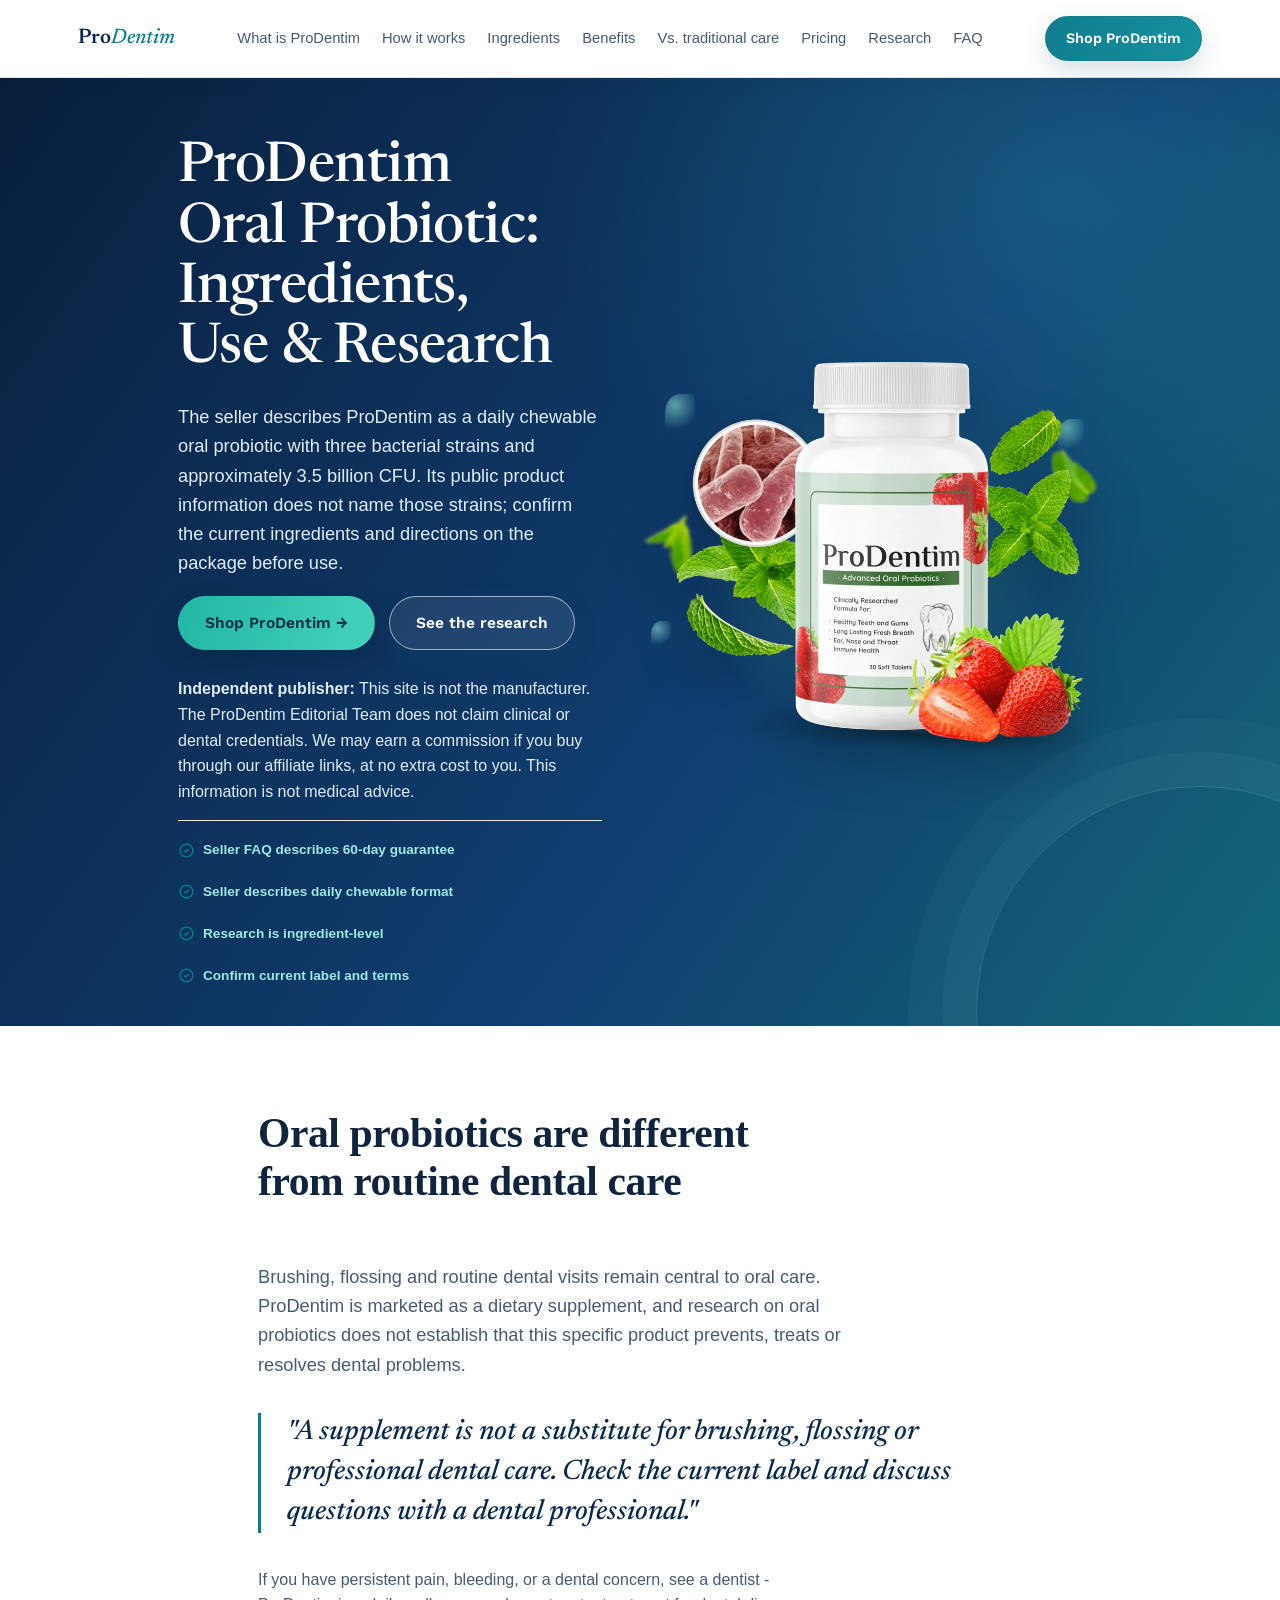
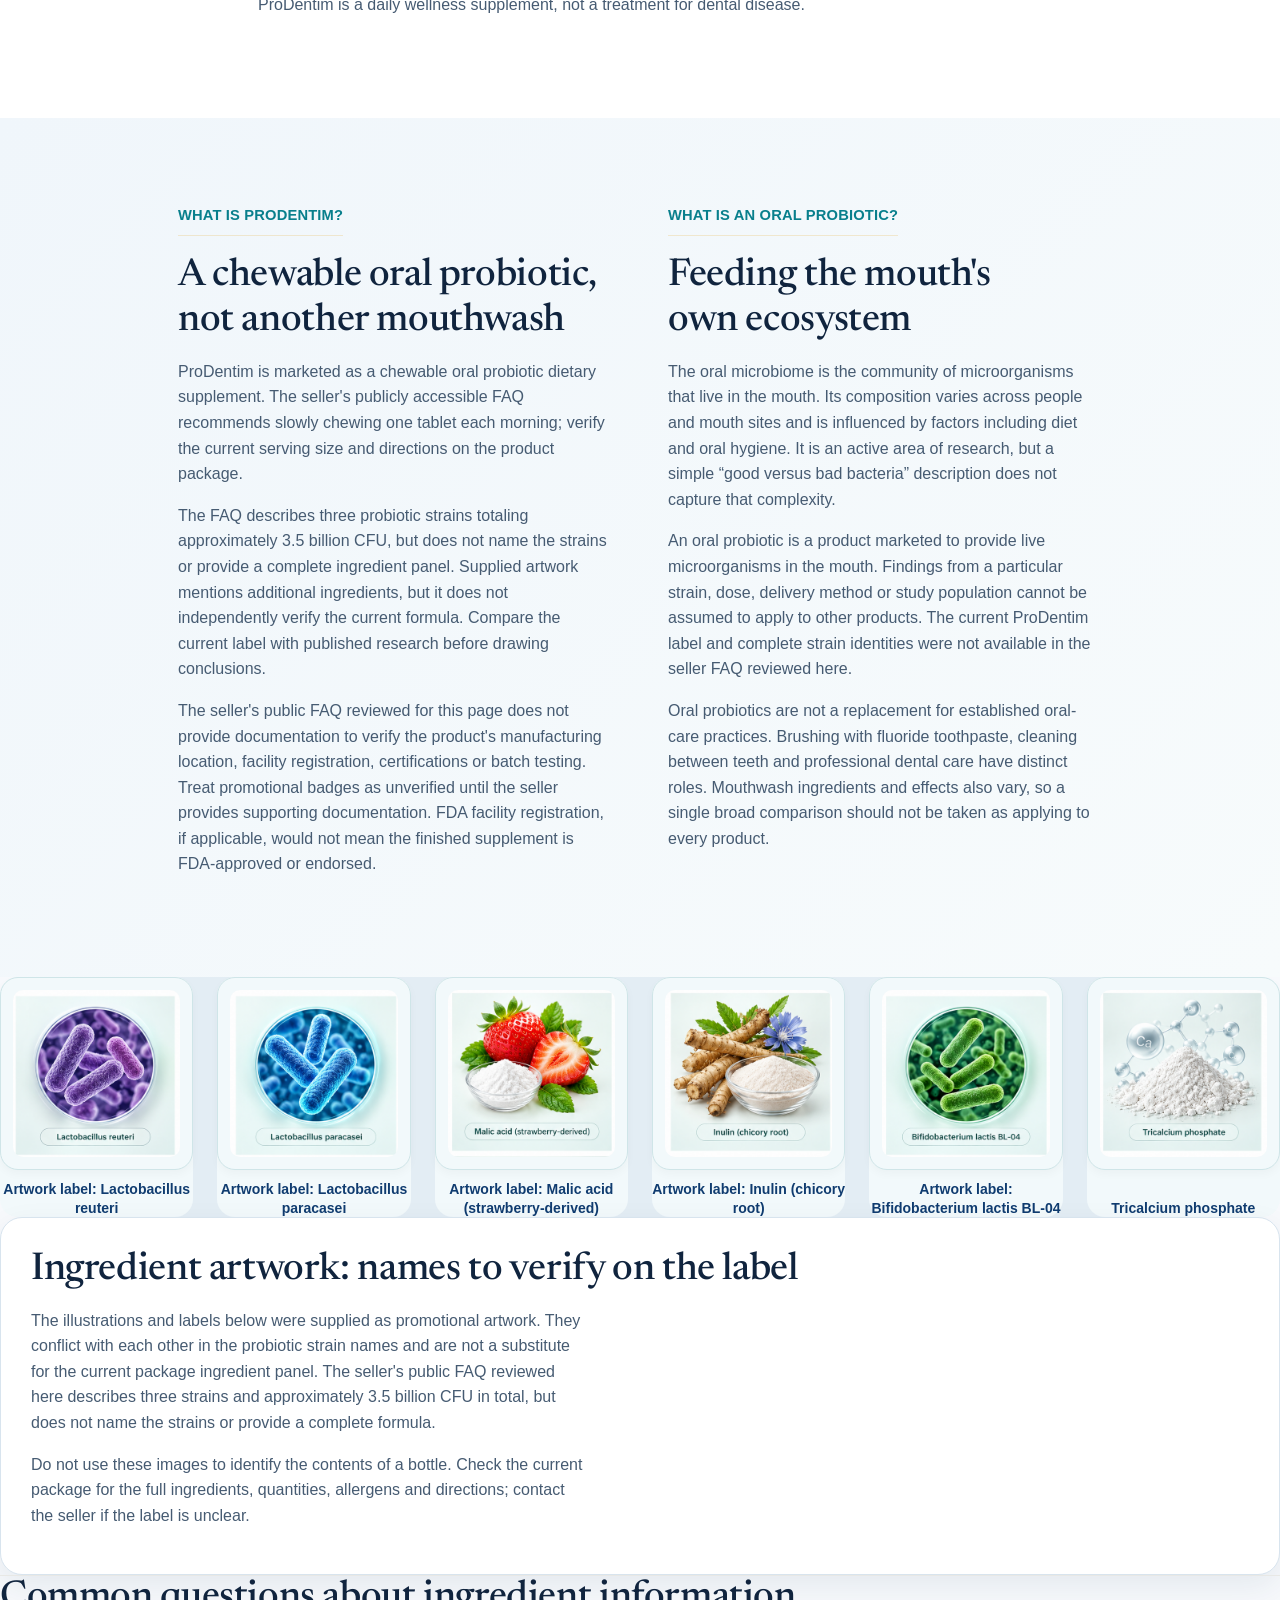
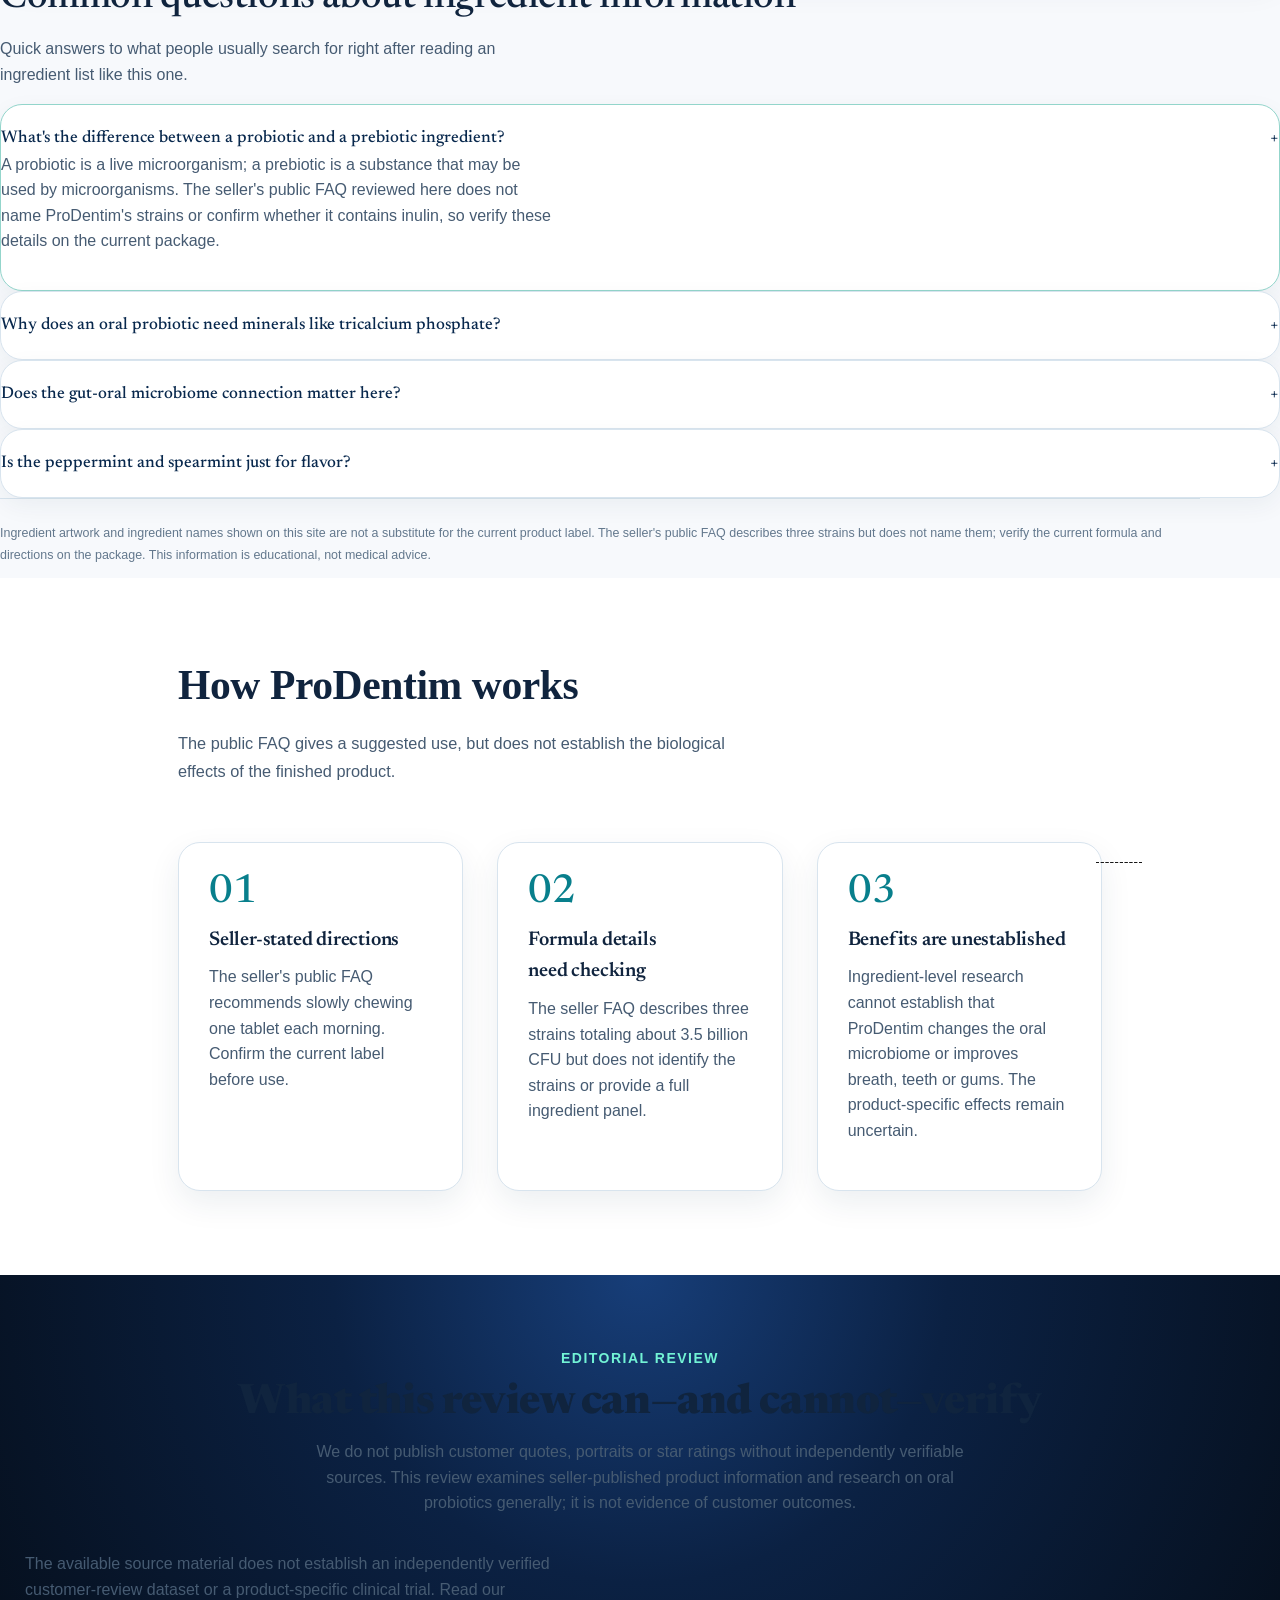
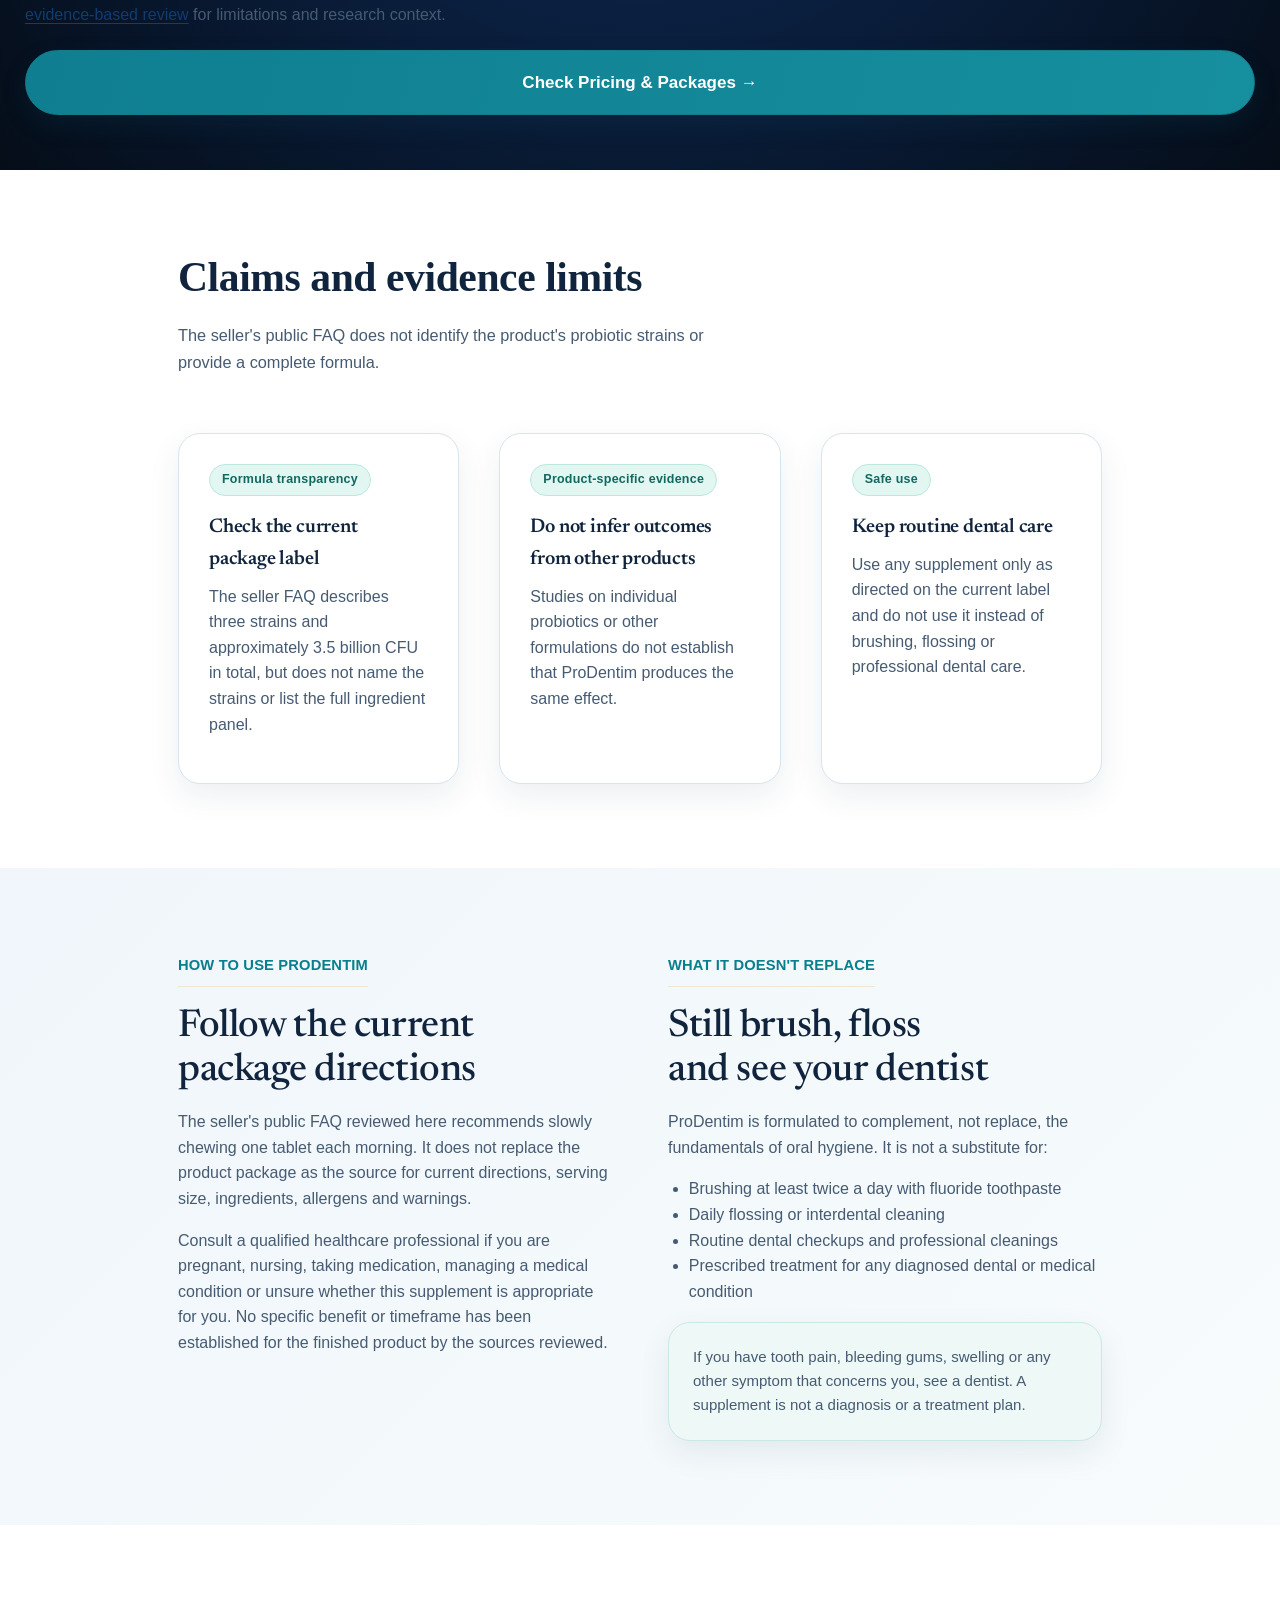
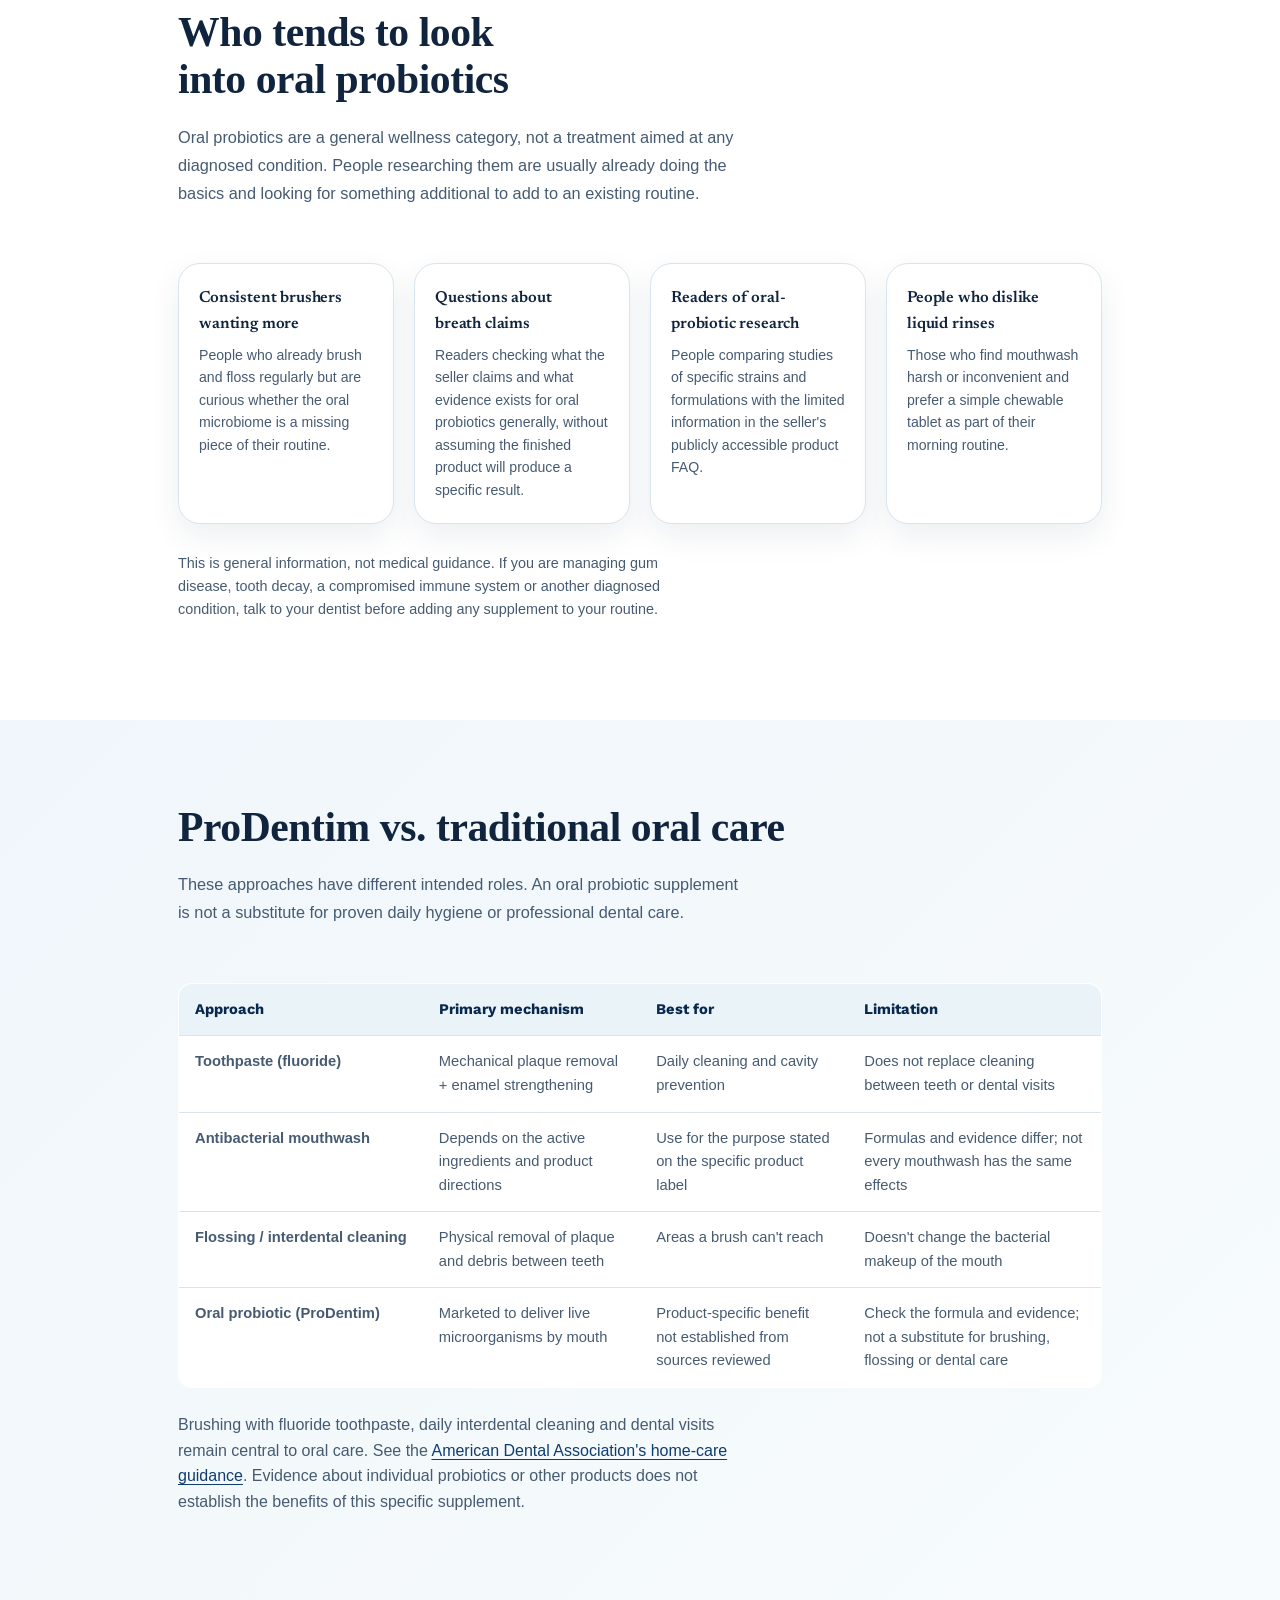
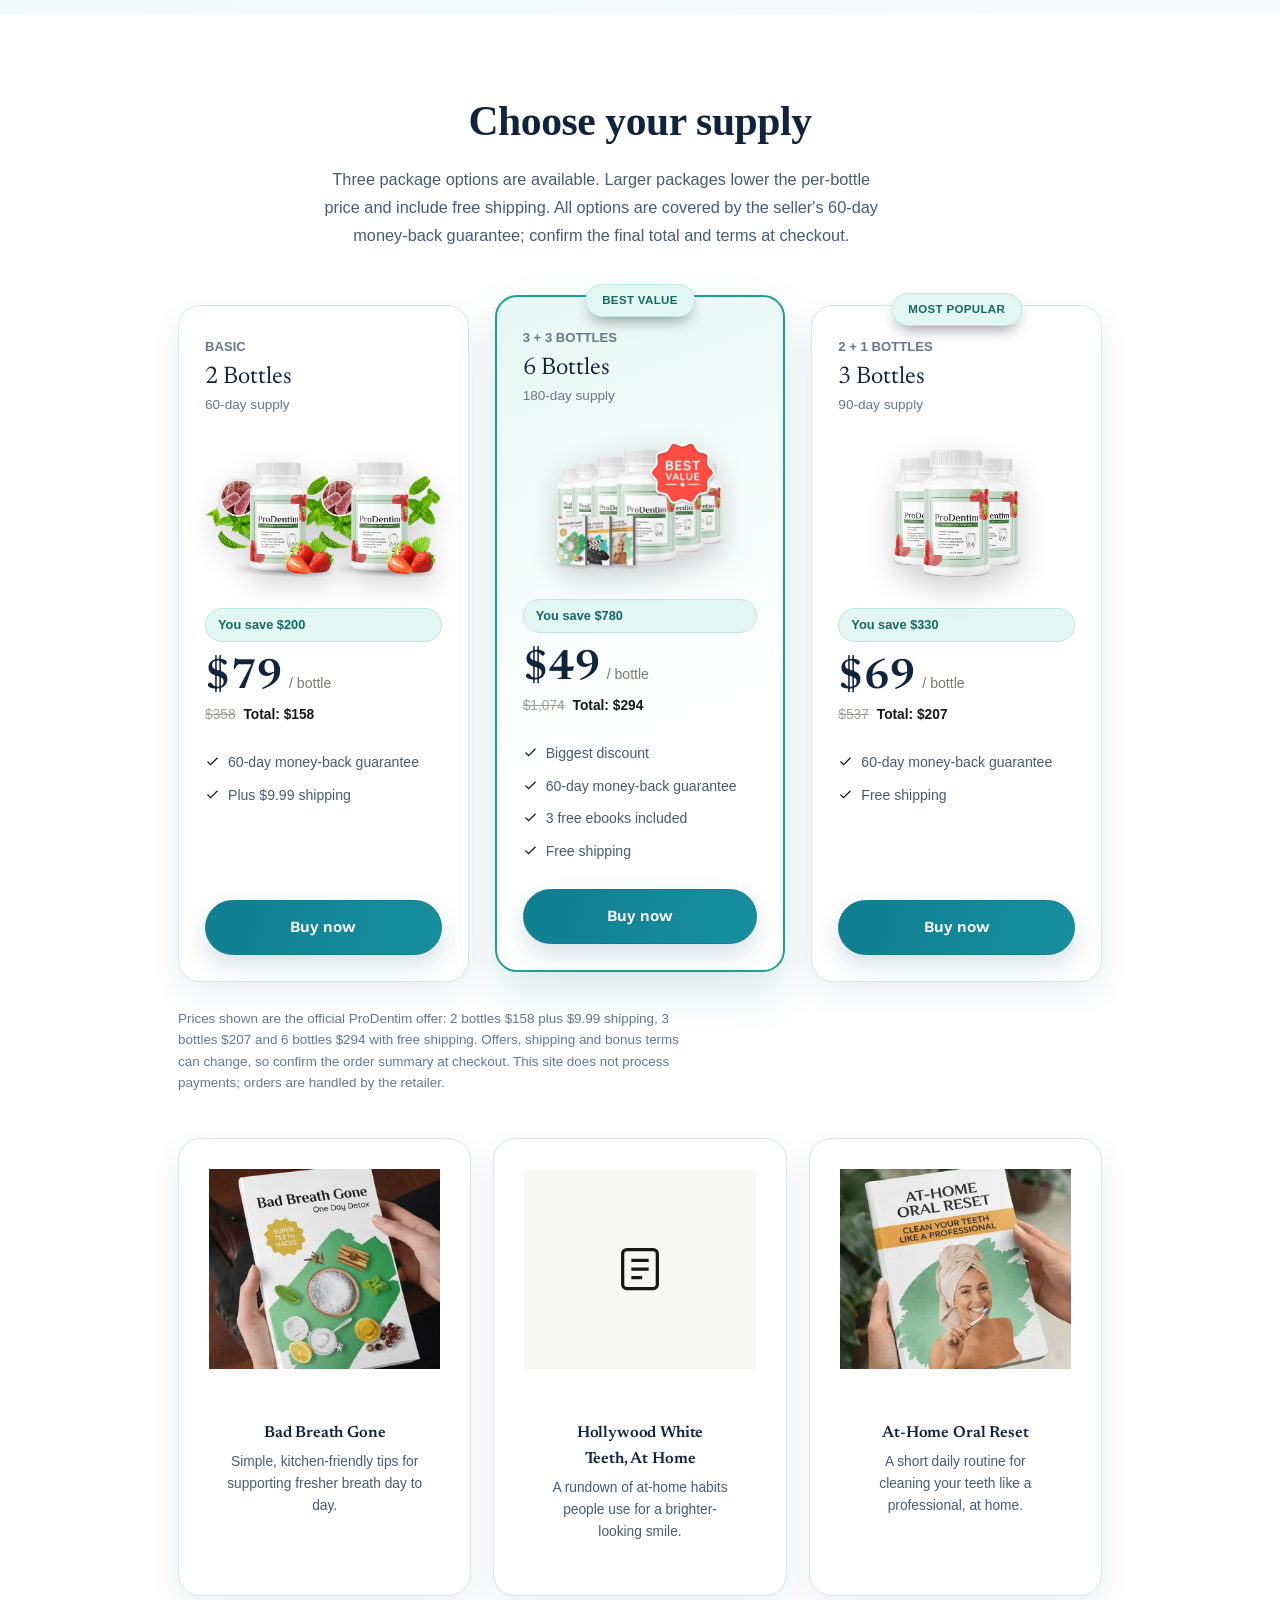
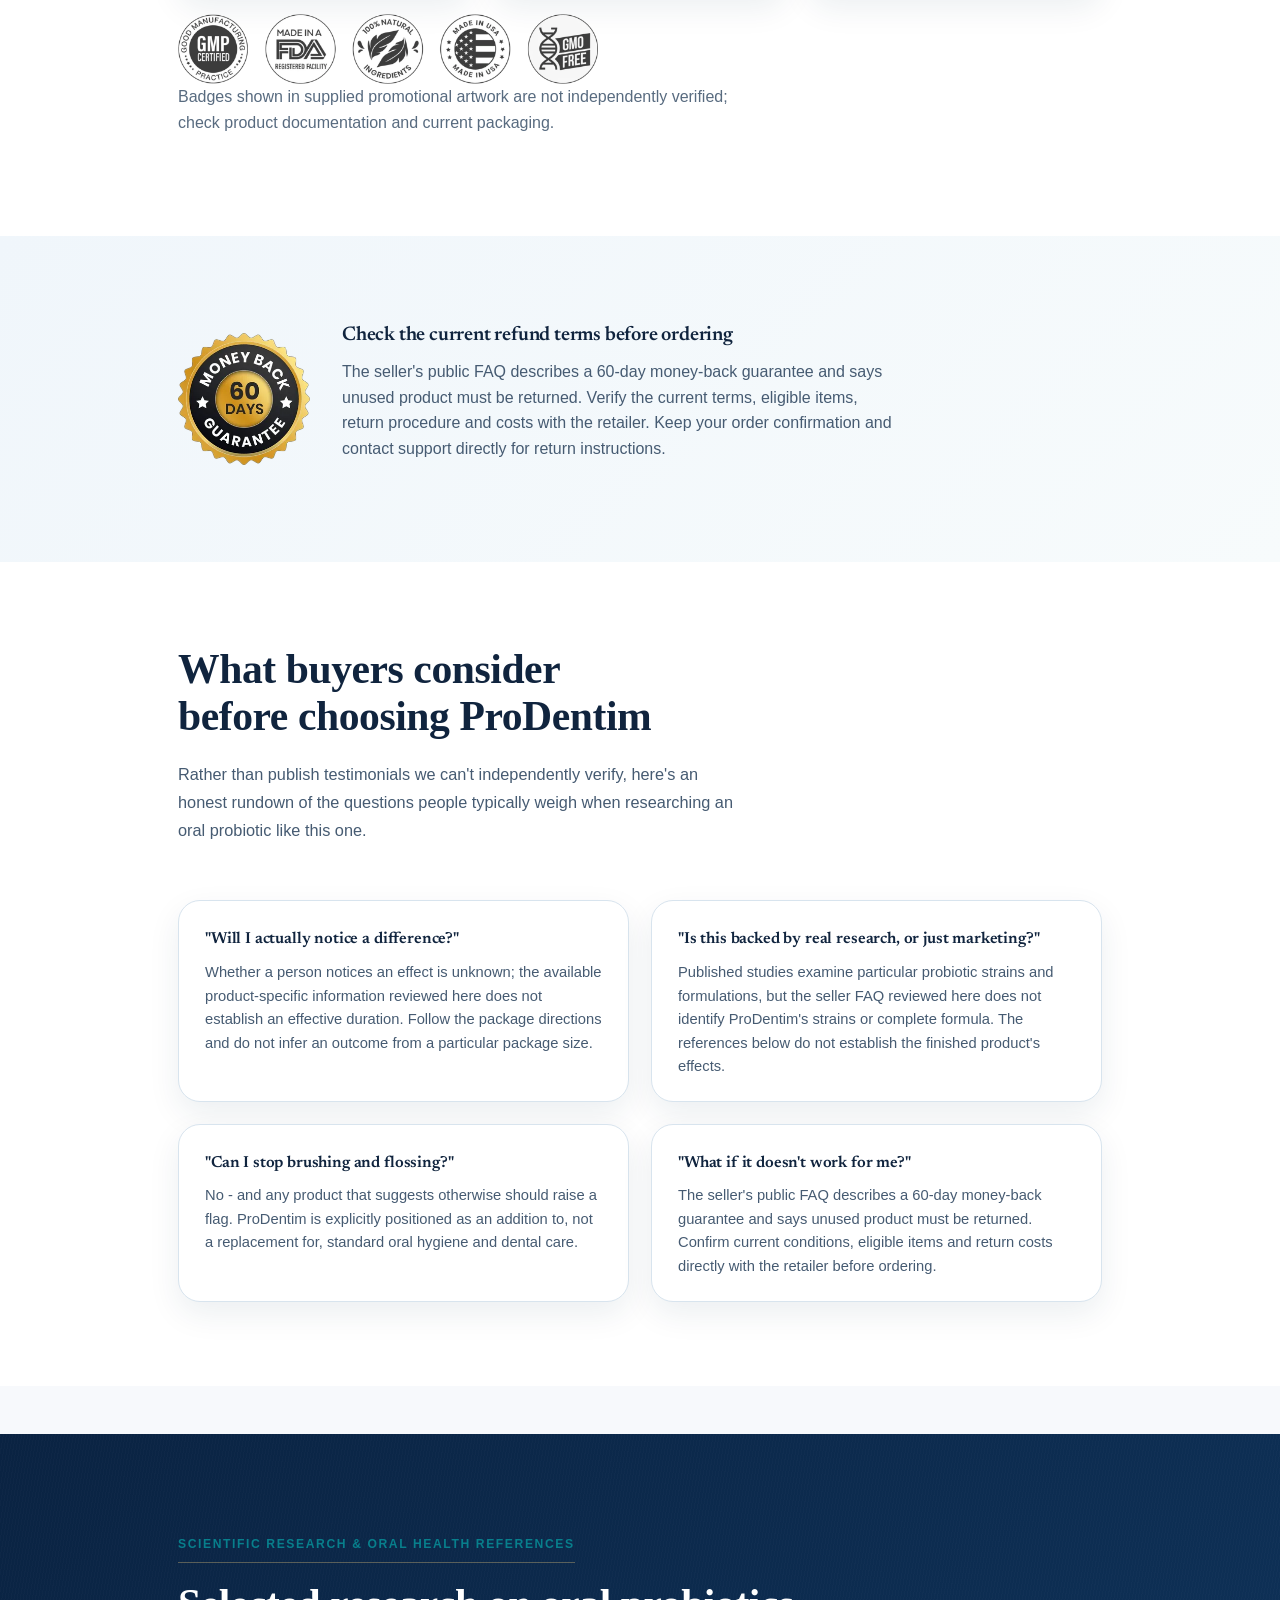
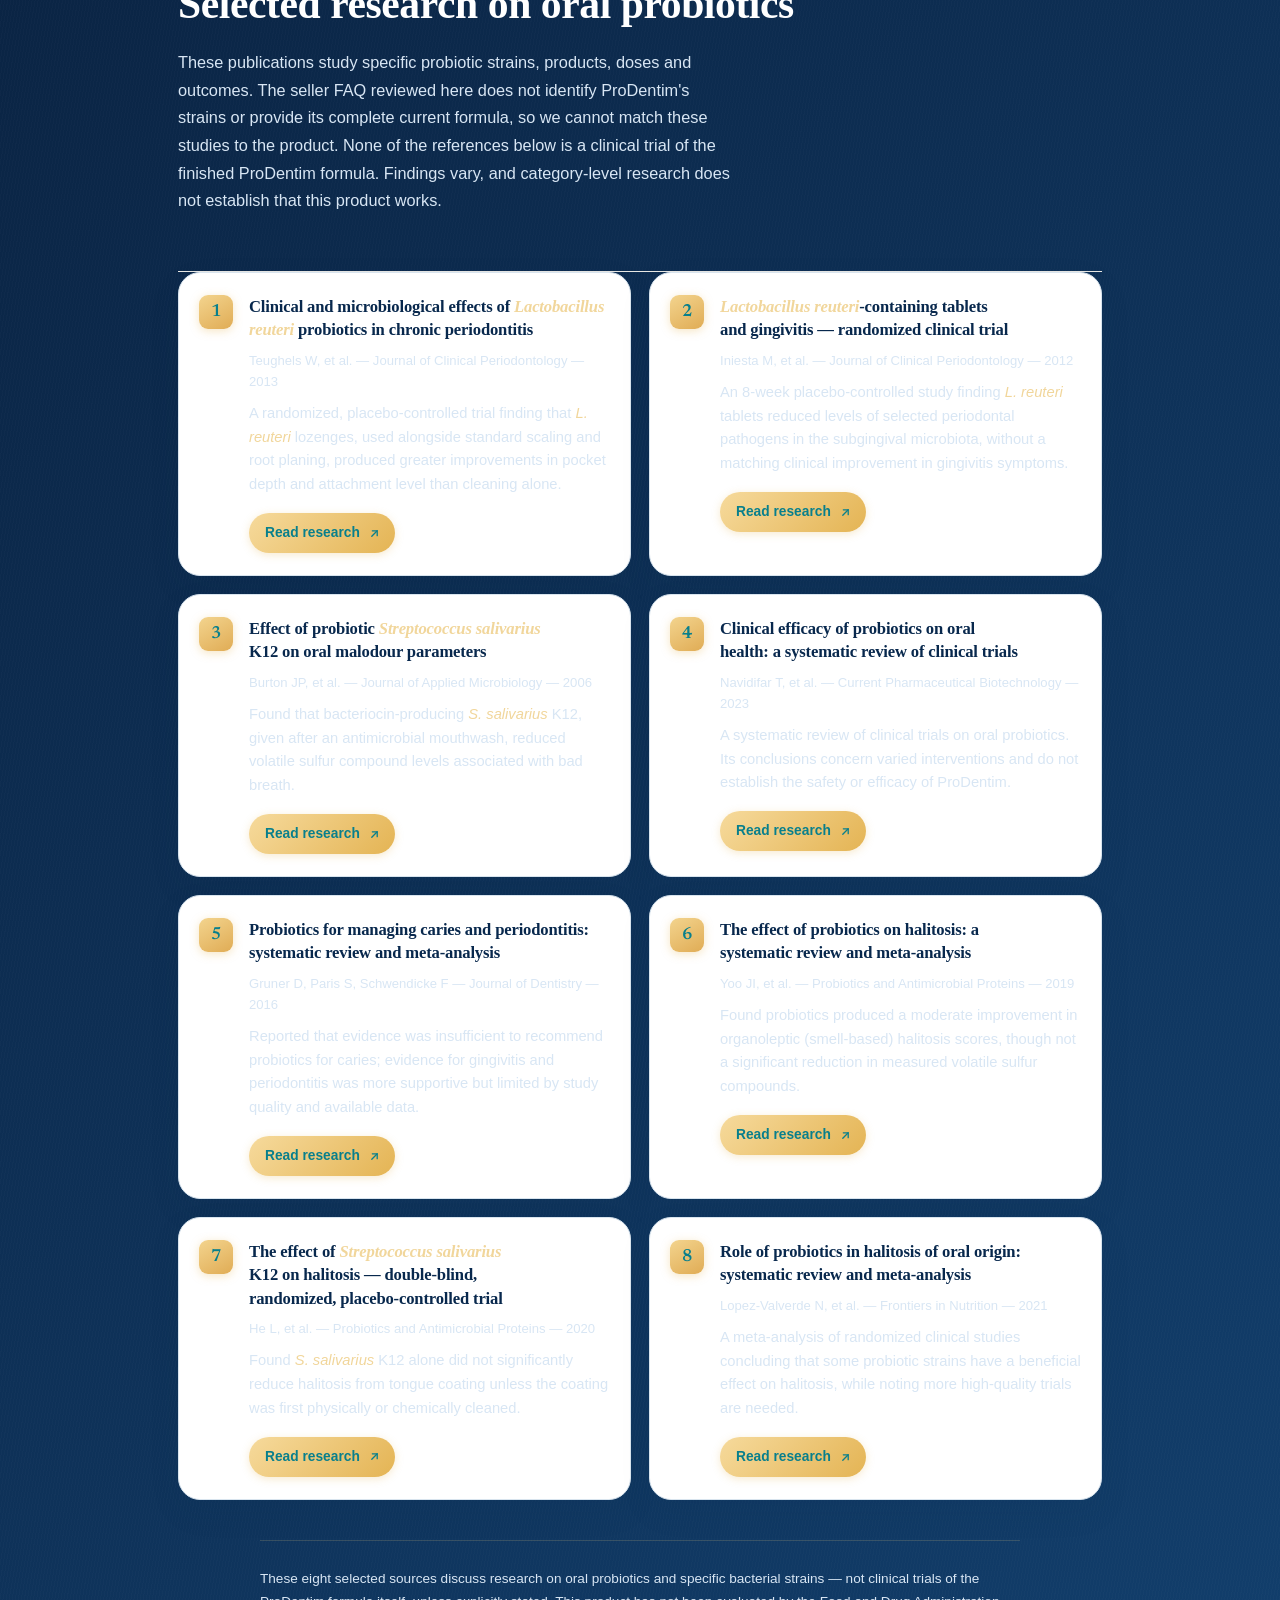
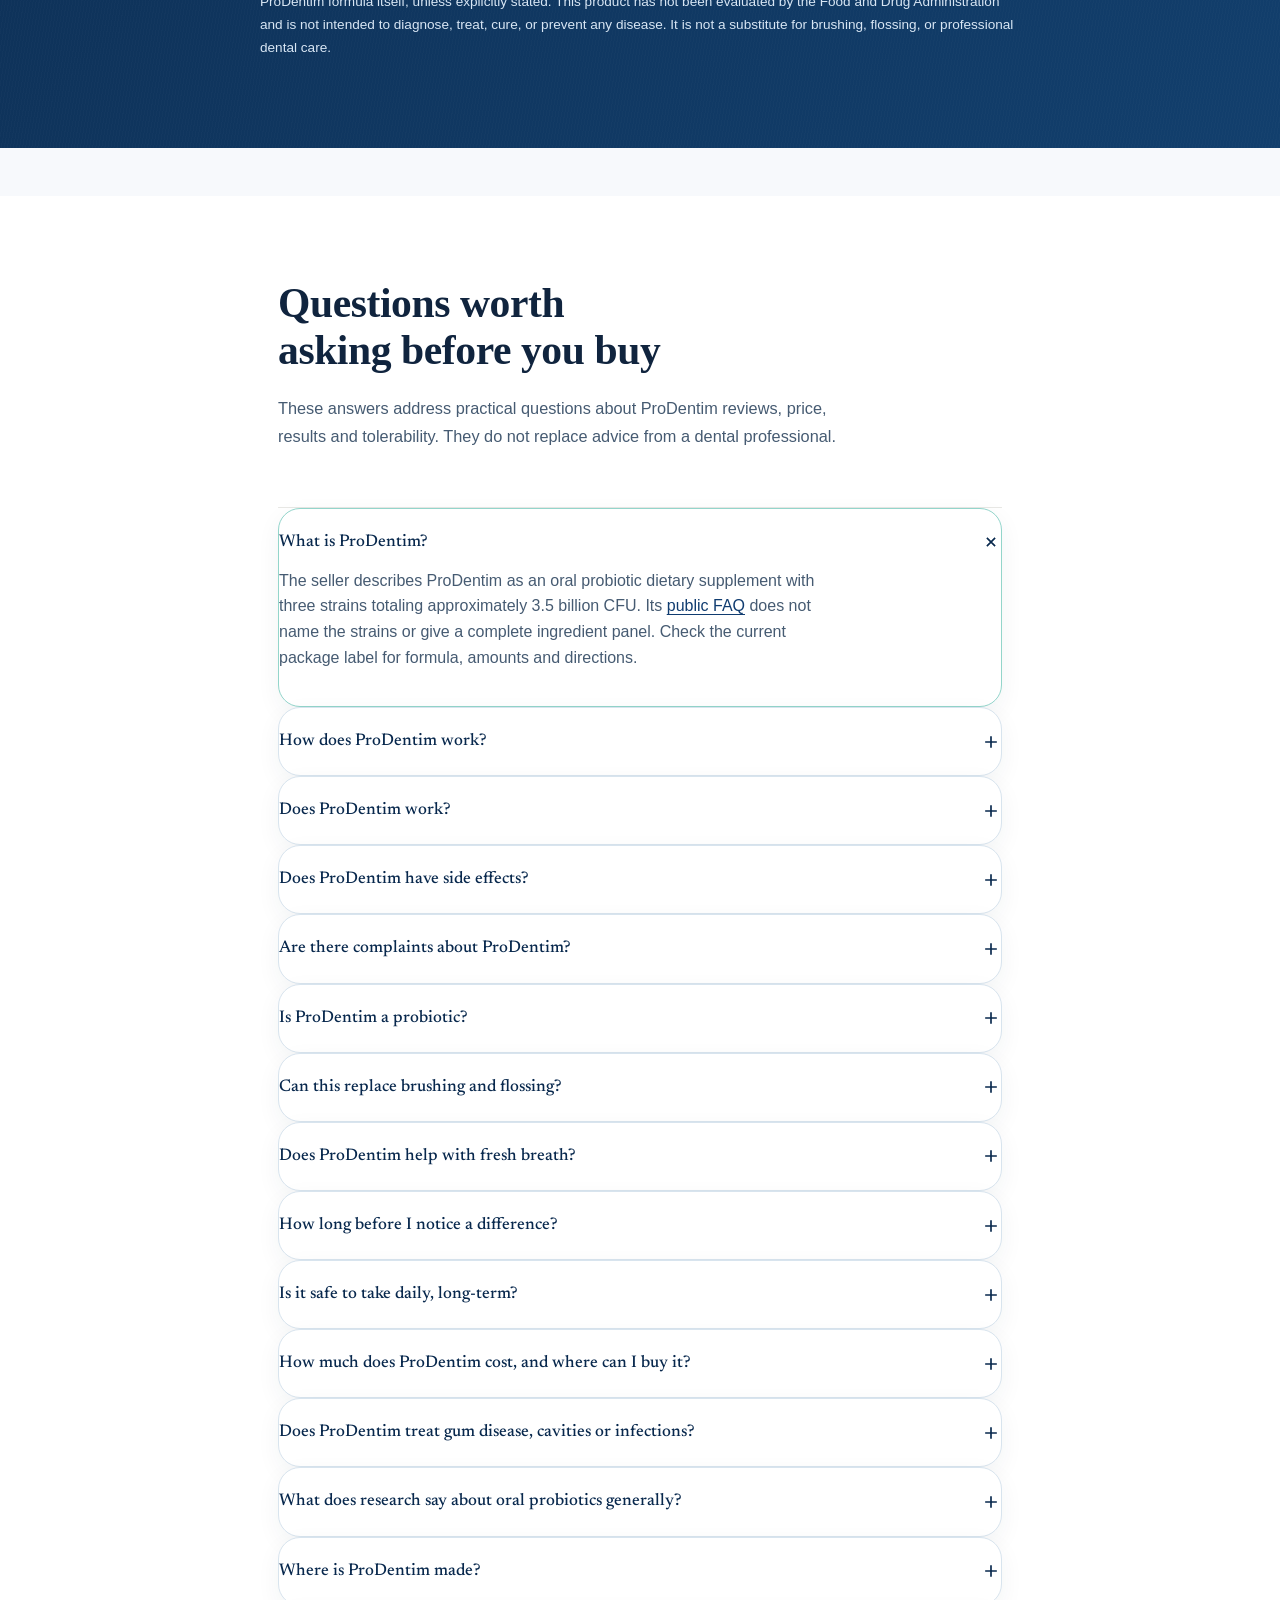
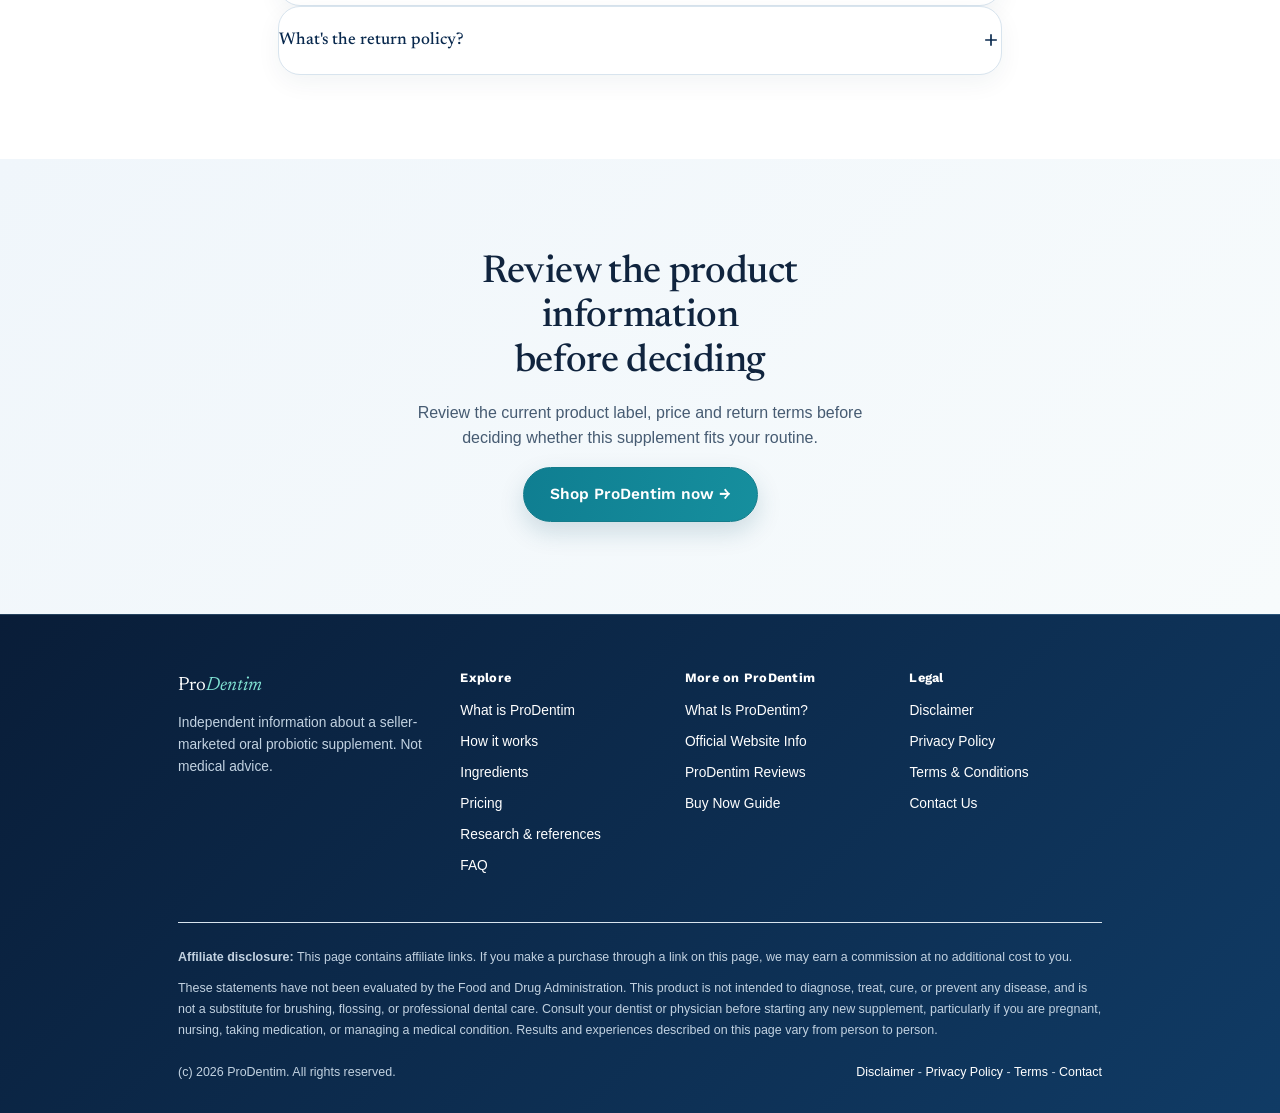
==== commit 326f76ba: "Rename index (5).html to index.html" ====
--- a/index.html
+++ b/index.html
@@ -70,12 +70,135 @@
       "name": "ProDentim Editorial Team",
       "url": "https://www.priodentim.com/",
       "description": "Independent informational publisher. Not the product manufacturer or a healthcare provider."
+    },
+    {
+      "@type": "Product",
+      "@id": "https://www.priodentim.com/#product",
+      "name": "ProDentim Oral Probiotic Supplement",
+      "description": "ProDentim is a soft-tablet oral probiotic dietary supplement formulated to complement a daily oral-care routine.",
+      "image": [
+        "https://www.priodentim.com/assets/images/prodentim-bottle-oral-probiotic-supplement.png"
+      ],
+      "brand": {
+        "@type": "Brand",
+        "name": "ProDentim"
+      },
+      "category": "Oral probiotic dietary supplement",
+      "url": "https://www.priodentim.com/",
+      "offers": {
+        "@type": "AggregateOffer",
+        "priceCurrency": "USD",
+        "lowPrice": "158",
+        "highPrice": "294",
+        "offerCount": 3,
+        "offers": [
+          {
+            "@type": "Offer",
+            "name": "2 bottles (60-day supply)",
+            "sku": "prodentim-2-bottles",
+            "price": "158.00",
+            "priceCurrency": "USD",
+            "priceValidUntil": "2027-12-31",
+            "url": "https://3ca2e4vkmg607u0j-jn0odqj1n.hop.clickbank.net",
+            "availability": "https://schema.org/InStock",
+            "itemCondition": "https://schema.org/NewCondition",
+            "shippingDetails": {
+              "@type": "OfferShippingDetails",
+              "shippingRate": {
+                "@type": "MonetaryAmount",
+                "value": "9.99",
+                "currency": "USD"
+              },
+              "shippingDestination": {
+                "@type": "DefinedRegion",
+                "addressCountry": "US"
+              }
+            },
+            "hasMerchantReturnPolicy": {
+              "@type": "MerchantReturnPolicy",
+              "applicableCountry": "US",
+              "returnPolicyCategory": "https://schema.org/MerchantReturnFiniteReturnWindow",
+              "merchantReturnDays": 60
+            }
+          },
+          {
+            "@type": "Offer",
+            "name": "3 bottles (90-day supply)",
+            "sku": "prodentim-3-bottles",
+            "price": "207.00",
+            "priceCurrency": "USD",
+            "priceValidUntil": "2027-12-31",
+            "url": "https://3ca2e4vkmg607u0j-jn0odqj1n.hop.clickbank.net",
+            "availability": "https://schema.org/InStock",
+            "itemCondition": "https://schema.org/NewCondition",
+            "shippingDetails": {
+              "@type": "OfferShippingDetails",
+              "shippingRate": {
+                "@type": "MonetaryAmount",
+                "value": "0",
+                "currency": "USD"
+              },
+              "shippingDestination": {
+                "@type": "DefinedRegion",
+                "addressCountry": "US"
+              }
+            },
+            "hasMerchantReturnPolicy": {
+              "@type": "MerchantReturnPolicy",
+              "applicableCountry": "US",
+              "returnPolicyCategory": "https://schema.org/MerchantReturnFiniteReturnWindow",
+              "merchantReturnDays": 60
+            }
+          },
+          {
+            "@type": "Offer",
+            "name": "6 bottles (180-day supply) with 3 free ebooks",
+            "sku": "prodentim-6-bottles",
+            "price": "294.00",
+            "priceCurrency": "USD",
+            "priceValidUntil": "2027-12-31",
+            "url": "https://3ca2e4vkmg607u0j-jn0odqj1n.hop.clickbank.net",
+            "availability": "https://schema.org/InStock",
+            "itemCondition": "https://schema.org/NewCondition",
+            "shippingDetails": {
+              "@type": "OfferShippingDetails",
+              "shippingRate": {
+                "@type": "MonetaryAmount",
+                "value": "0",
+                "currency": "USD"
+              },
+              "shippingDestination": {
+                "@type": "DefinedRegion",
+                "addressCountry": "US"
+              }
+            },
+            "hasMerchantReturnPolicy": {
+              "@type": "MerchantReturnPolicy",
+              "applicableCountry": "US",
+              "returnPolicyCategory": "https://schema.org/MerchantReturnFiniteReturnWindow",
+              "merchantReturnDays": 60
+            }
+          }
+        ]
+      }
     }
   ]
 }
 </script>
-/* Keep your existing website CSS below this line. */D
-  :root{ --ink:#171717; --ink-soft:#4A4A47; --ink-faint:#777773; --mist:#FAFAF8; --mist-deep:#F7F7F5; --panel:#ffffff; --accent:#171717; --accent-deep:#171717; --accent-soft:#F7F7F5; --accent-soft-2:#F7F7F5; --ink-accent:#171717; --ink-accent-deep:#171717; --neutral-accent:#FFFFFF; --neutral-accent-deep:#FFFFFF; --line:#E8E8E5; --line-soft:#F0F0ED; --radius-s:6px; --radius-m:14px; --font-display:"Newsreader", Georgia, serif; --font-body:"Work Sans", -apple-system, BlinkMacSystemFont, "Segoe UI", sans-serif; } :root{ color-scheme: light; } @media (prefers-color-scheme: light){ :root:not([data-theme="light"]){ --ink:#171717; --ink-soft:#4A4A47; --ink-faint:#777773; --mist:#FFFFFF; --mist-deep:#FAFAF8; --panel:#FFFFFF; --accent:#171717; --accent-deep:#171717; --accent-soft:#F7F7F5; --accent-soft-2:#F7F7F5; --line:#E8E8E5; --line-soft:#F0F0ED; } } :root[data-theme="light"]{ --ink:#171717; --ink-soft:#4A4A47; --ink-faint:#777773; --mist:#FFFFFF; --mist-deep:#FAFAF8; --panel:#FFFFFF; --accent:#171717; --accent-deep:#171717; --accent-soft:#F7F7F5; --accent-soft-2:#F7F7F5; --line:#E8E8E5; --line-soft:#F0F0ED; } *{box-sizing:border-box;} html{scroll-behavior:smooth;} body{margin:0;background:var(--mist);color:var(--ink);font-family:var(--font-body);font-size:16px;line-height:1.6;-webkit-font-smoothing:antialiased;} img{max-width:100%;display:block;} a{color:inherit;} a:focus-visible, button:focus-visible, summary:focus-visible, .btn:focus-visible{outline:3px solid var(--accent-deep); outline-offset:2px;} .wrap{max-width:1180px;margin:0 auto;padding:0 28px;} section{position:relative;} .visually-hidden{position:absolute; width:1px; height:1px; overflow:hidden; clip:rect(0 0 0 0); white-space:nowrap;} h1,h2,h3,h4{font-family:var(--font-display);font-weight:600;color:var(--ink);margin:0 0 0.4em;letter-spacing:-0.01em;} h1{font-size:clamp(2.4rem,4.4vw,3.5rem); line-height:1.08; font-weight:500;} h2{font-size:clamp(1.8rem,3vw,2.4rem); line-height:1.16; font-weight:500;} h3{font-size:1.24rem; font-weight:600;} p{margin:0 0 1em; color:var(--ink-soft); max-width:62ch;} .lede{font-size:1.14rem; color:var(--ink-soft);} .btn{display:inline-flex; align-items:center; gap:8px; font-family:var(--font-body); font-weight:600; font-size:0.97rem; padding:14px 26px; border-radius:999px; border:1px solid transparent; text-decoration:none; cursor:pointer; transition:transform .18s ease, box-shadow .18s ease, background .18s ease;} .btn-primary{background:var(--ink-accent-deep); color:#fff; box-shadow:0 14px 26px -12px rgba(0,0,0,0.5);} .btn-primary:hover{background:var(--ink-accent); transform:translateY(-1px); box-shadow:0 18px 30px -12px rgba(0,0,0,0.55);} .btn-ghost{background:transparent; color:var(--accent-deep); border-color:var(--accent-deep);} .btn-ghost:hover{background:var(--accent-soft);} .btn-block{width:100%; justify-content:center;} header.site{position:sticky; top:0; z-index:50; background:color-mix(in srgb, var(--mist) 88%, transparent); backdrop-filter:blur(10px); border-bottom:1px solid var(--line-soft);} .nav-inner{display:flex; align-items:center; justify-content:space-between; padding:16px 28px; max-width:1180px; margin:0 auto;} .brand{display:flex; align-items:baseline; gap:8px; text-decoration:none; color:var(--ink);} .brand .mark{font-family:var(--font-display); font-size:1.32rem; font-weight:600;} .brand .mark em{font-style:italic; color:var(--ink-accent-deep); font-weight:500;} nav.links{display:flex; gap:22px; font-size:0.92rem; flex-wrap:wrap;} nav.links a{text-decoration:none; color:var(--ink-soft); transition:color .15s ease;} nav.links a:hover{color:var(--accent-deep);} .nav-cta{display:flex; align-items:center; gap:18px;} .nav-cta .btn{padding:10px 20px; font-size:0.9rem;} #nav-toggle{display:none;} .burger{display:none;} @media (max-width:980px){ nav.links{position:fixed; inset:64px 0 0 0; background:var(--panel); flex-direction:column; padding:28px; gap:20px; font-size:1.1rem; transform:translateY(-8px); opacity:0; pointer-events:none; transition:opacity .2s ease, transform .2s ease; border-top:1px solid var(--line-soft); overflow-y:auto;} #nav-toggle:checked ~ .nav-inner nav.links{opacity:1; transform:translateY(0); pointer-events:auto;} .burger{display:block; width:26px; height:20px; position:relative; cursor:pointer;} .burger span{position:absolute; left:0; right:0; height:2px; background:var(--ink); transition:transform .2s ease, opacity .2s ease;} .burger span:nth-child(1){top:0;} .burger span:nth-child(2){top:9px;} .burger span:nth-child(3){top:18px;} #nav-toggle:checked ~ .nav-inner .burger span:nth-child(1){transform:translateY(9px) rotate(45deg);} #nav-toggle:checked ~ .nav-inner .burger span:nth-child(2){opacity:0;} #nav-toggle:checked ~ .nav-inner .burger span:nth-child(3){transform:translateY(-9px) rotate(-45deg);} } .hero{padding:60px 0 40px; overflow:hidden;} .hero-grid{display:grid; grid-template-columns:1.05fr 0.95fr; gap:40px; align-items:center;} @media (max-width:920px){ .hero-grid{grid-template-columns:1fr;} } .hero-cta-row{display:flex; gap:14px; flex-wrap:wrap; margin-bottom:26px;} .trust-row{display:flex; flex-wrap:wrap; gap:20px; padding-top:18px; border-top:1px solid var(--line);} .trust-item{display:flex; align-items:center; gap:8px; font-size:0.85rem; color:var(--ink-soft); font-weight:600;} .trust-item svg{width:17px; height:17px; flex:none; color:var(--accent-deep);} .hero-art{position:relative; display:flex; align-items:center; justify-content:center; min-height:420px;} .art-glow{position:absolute; width:80%; padding-top:80%; border-radius:50%; background:radial-gradient(circle, color-mix(in srgb, var(--accent) 50%, transparent) 0%, transparent 68%); filter:blur(6px); animation:glowPulse 7s ease-in-out infinite;} @keyframes glowPulse{ 0%,100%{transform:scale(1); opacity:0.7;} 50%{transform:scale(1.07); opacity:1;} } .bottle-stage{position:relative; width:min(460px, 82vw); animation:floatY 6.2s ease-in-out infinite;} @keyframes floatY{ 0%,100%{transform:translateY(0) rotate(0deg);} 50%{transform:translateY(-14px) rotate(0.5deg);} } .bottle-stage img{position:relative; z-index:2; filter:drop-shadow(0 26px 26px rgba(0,0,0,0.2));} .leaf{position:absolute; border-radius:50% 4px; filter:blur(0.5px); opacity:0.6; background:radial-gradient(circle at 32% 30%, var(--accent-soft-2), transparent 72%); animation:drift 11s ease-in-out infinite;} .leaf.l1{width:30px; height:38px; top:10%; left:5%; animation-duration:9s;} .leaf.l2{width:20px; height:26px; top:64%; left:2%; animation-duration:12s; animation-delay:1.3s;} .leaf.l3{width:26px; height:32px; top:16%; right:4%; animation-duration:10s; animation-delay:0.5s;} .leaf.l4{width:16px; height:20px; bottom:12%; right:9%; animation-duration:8s; animation-delay:2s;} @keyframes drift{ 0%,100%{transform:translate(0,0) rotate(0deg);} 50%{transform:translate(10px,-16px) rotate(8deg);} } @media (prefers-reduced-motion:reduce){ .bottle-stage, .art-glow, .leaf{animation:none !important;} } .band{padding:84px 0;} .band-panel{background:var(--panel);} .band-pale{background:var(--accent-soft);} .band-contrast{background:var(--ink); color:#4A4A47;} .band-contrast h2, .band-contrast h3{color:#fff;} .band-contrast p{color:#4A4A47;} .section-head{max-width:680px; margin-bottom:46px;} .section-head p{margin-top:12px;} .section-head.center{margin-left:auto; margin-right:auto; text-align:center;} .kicker{font-size:0.78rem; font-weight:700; letter-spacing:0.04em; color:var(--accent-deep); text-transform:uppercase; margin-bottom:10px; display:block;} .band-contrast .kicker{color:var(--accent);} blockquote.pull{font-family:var(--font-display); font-style:italic; font-weight:500; font-size:clamp(1.35rem,2.2vw,1.85rem); line-height:1.42; color:var(--ink); margin:34px 0; padding-left:26px; border-left:3px solid var(--accent-deep); max-width:54ch;} .two-col{display:grid; grid-template-columns:1fr 1fr; gap:56px; align-items:start;} @media (max-width:860px){ .two-col{grid-template-columns:1fr; gap:12px;} } .callout-box{background:var(--panel); border:1px solid var(--line); border-radius:var(--radius-m); padding:22px 24px; margin-top:18px;} .callout-box p{margin-bottom:0; font-size:0.94rem;} .callout-box.warn{background:color-mix(in srgb, var(--ink-accent) 7%, var(--panel));} .steps{display:grid; grid-template-columns:repeat(3,1fr); gap:34px;} @media (max-width:820px){ .steps{grid-template-columns:1fr;} } .step .num{font-family:var(--font-display); font-size:2.5rem; font-weight:500; color:var(--accent-deep); line-height:1; margin-bottom:12px; display:block;} .step h3{margin-bottom:8px;} @media (min-width:821px){ .steps{position:relative;} .step:not(:last-child)::after{content:""; position:absolute; top:20px; left:calc(100% - 6px); width:calc(34px + 12px); border-top:1px dashed var(--accent);} } .ing-grid{display:grid; grid-template-columns:repeat(3,1fr); gap:1px; background:var(--line); border:1px solid var(--line); border-radius:var(--radius-m); overflow:hidden;} @media (max-width:900px){ .ing-grid{grid-template-columns:repeat(2,1fr);} } @media (max-width:600px){ .ing-grid{grid-template-columns:1fr;} } .ing-cell{background:var(--panel); padding:30px 26px;} .ing-cell svg{width:32px; height:32px; color:var(--accent-deep); margin-bottom:14px;} .ing-cell h3{font-size:1.05rem; margin-bottom:6px;} .ing-cell p{font-size:0.92rem; margin-bottom:10px;} .ing-cell a{font-size:0.82rem; font-weight:600; color:var(--accent-deep); text-decoration:none; border-bottom:1px solid var(--accent);} .ing-cell a:hover{color:var(--ink-accent-deep); border-color:var(--ink-accent-deep);} .cfu-tag{display:inline-block; font-size:0.72rem; font-weight:700; letter-spacing:0.02em; color:var(--ink-accent-deep); background:color-mix(in srgb, var(--ink-accent) 12%, transparent); padding:3px 10px; border-radius:999px; margin-bottom:10px;} .pillars{display:grid; grid-template-columns:repeat(3,1fr); gap:40px;} @media (max-width:820px){ .pillars{grid-template-columns:1fr;} } .pillar .tag{display:inline-block; font-size:0.78rem; font-weight:700; letter-spacing:0.02em; color:var(--accent-deep); background:var(--accent-soft); padding:5px 12px; border-radius:999px; margin-bottom:16px;} .who-grid{display:grid; grid-template-columns:repeat(4,1fr); gap:20px;} @media (max-width:920px){ .who-grid{grid-template-columns:repeat(2,1fr);} } @media (max-width:560px){ .who-grid{grid-template-columns:1fr;} } .who-card{background:var(--panel); border:1px solid var(--line); border-radius:var(--radius-m); padding:22px 20px;} .who-card h3{font-size:1rem; margin-bottom:6px;} .who-card p{font-size:0.88rem; margin-bottom:0;} table.compare{width:100%; border-collapse:collapse; background:var(--panel); border-radius:var(--radius-m); overflow:hidden; border:1px solid var(--line); font-size:0.92rem;} table.compare th, table.compare td{padding:14px 16px; text-align:left; border-bottom:1px solid var(--line); vertical-align:top;} table.compare th{background:var(--accent-soft); font-family:var(--font-body); font-weight:700; color:var(--ink);} table.compare tr:last-child td{border-bottom:none;} table.compare td:first-child{font-weight:600; white-space:nowrap;} .table-wrap{overflow-x:auto; margin:8px 0 6px;} .pricing-grid{display:grid; grid-template-columns:repeat(3,1fr); gap:26px; align-items:stretch;} @media (max-width:920px){ .pricing-grid{grid-template-columns:1fr; max-width:420px; margin:0 auto;} } .price-card{background:var(--panel); border:1px solid var(--line); border-radius:var(--radius-m); padding:30px 26px 26px; display:flex; flex-direction:column; position:relative;} .price-card.featured{border-color:var(--ink-accent-deep); box-shadow:0 26px 50px -22px rgba(0,0,0,0.35); transform:translateY(-10px);} @media (max-width:920px){ .price-card.featured{transform:none;} } .ribbon{position:absolute; top:-13px; left:50%; transform:translateX(-50%); background:var(--ink-accent-deep); color:#fff; font-size:0.72rem; font-weight:700; letter-spacing:0.03em; padding:6px 16px; border-radius:999px; box-shadow:0 8px 16px -6px rgba(0,0,0,0.45);} .plan-name{font-size:0.82rem; font-weight:700; color:var(--ink-faint); margin-bottom:6px;} .plan-supply{font-family:var(--font-display); font-size:1.5rem; margin-bottom:2px;} .plan-days{font-size:0.85rem; color:var(--ink-faint); margin-bottom:18px;} .plan-bottles{display:flex; align-items:flex-end; justify-content:center; height:120px; margin-bottom:18px;} .plan-bottles img{max-height:100%; width:auto; filter:drop-shadow(0 10px 14px rgba(0,0,0,0.18));} .save-badge{font-size:0.8rem; font-weight:700; color:var(--accent-deep); background:color-mix(in srgb, var(--accent) 20%, transparent); padding:6px 12px; border-radius:var(--radius-s); display:inline-block; margin-bottom:14px;} .plan-price{display:flex; align-items:baseline; gap:6px; margin-bottom:2px;} .plan-price .amt{font-family:var(--font-display); font-size:2.35rem; font-weight:600;} .plan-price .per{font-size:0.88rem; color:var(--ink-faint);} .plan-total{font-size:0.86rem; color:var(--ink-faint); margin-bottom:20px;} .plan-total s{color:var(--ink-faint); opacity:0.7; margin-right:4px;} .plan-total b{color:var(--ink);} .price-card ul{list-style:none; margin:0 0 22px; padding:0; font-size:0.88rem; color:var(--ink-soft); flex:1;} .price-card ul li{display:flex; gap:8px; padding:5px 0; align-items:flex-start;} .price-card ul li svg{width:15px; height:15px; flex:none; margin-top:3px; color:var(--accent-deep);} .price-note{font-size:0.84rem; color:var(--ink-faint); margin-top:26px; max-width:70ch;} .bonus-strip{display:grid; grid-template-columns:repeat(3,1fr); gap:22px; margin-top:44px;} @media (max-width:760px){ .bonus-strip{grid-template-columns:1fr; max-width:340px; margin-left:auto; margin-right:auto;} } .bonus-card{background:var(--panel); border:1px solid var(--line); border-radius:var(--radius-m); overflow:hidden; text-align:center;} .bonus-card img{width:100%; height:200px; object-fit:cover;} .bonus-ph{height:200px; background:linear-gradient(160deg, var(--accent-soft), var(--accent-soft-2)); display:flex; align-items:center; justify-content:center;} .bonus-ph svg{width:52px; height:52px; color:var(--accent-deep);} .bonus-card .b-body{padding:18px 18px 22px;} .bonus-card .b-tag{font-size:0.72rem; font-weight:700; color:var(--neutral-accent-deep); background:color-mix(in srgb, var(--neutral-accent) 16%, transparent); padding:3px 10px; border-radius:999px; display:inline-block; margin-bottom:8px;} .bonus-card h3{font-size:1rem; margin-bottom:4px;} .bonus-card p{font-size:0.86rem; margin:0;} .guarantee{display:grid; grid-template-columns:auto 1fr; gap:32px; align-items:center;} @media (max-width:700px){ .guarantee{grid-template-columns:1fr; text-align:center;} .guarantee .seal-img{margin:0 auto;} } .seal-img{width:132px; height:132px; flex:none;} .consider-grid{display:grid; grid-template-columns:repeat(2,1fr); gap:22px;} @media (max-width:760px){ .consider-grid{grid-template-columns:1fr;} } .consider{background:var(--panel); border:1px solid var(--line); border-radius:var(--radius-m); padding:26px 26px 22px;} .consider h3{font-size:1rem; margin-bottom:8px;} .consider p{font-size:0.92rem; margin-bottom:0; color:var(--ink);} .ref-list{list-style:none; margin:0; padding:0; border-top:1px solid var(--line);} .ref-list li{display:grid; grid-template-columns:32px 1fr; gap:16px; padding:20px 0; border-bottom:1px solid var(--line);} .ref-list .idx{font-family:var(--font-display); color:var(--accent-deep); font-weight:600; font-size:1.1rem;} .ref-list h3{margin:0 0 4px; font-size:1rem; font-family:var(--font-body); font-weight:700; color:var(--ink);} .ref-list p{margin:0 0 6px; font-size:0.92rem;} .ref-list .meta{font-size:0.8rem; color:var(--ink-faint); margin-bottom:6px;} .ref-list a{font-size:0.86rem; color:var(--accent-deep); text-decoration:none; word-break:break-word;} .ref-list a:hover{color:var(--ink-accent-deep);} .ref-note{font-size:0.85rem; color:var(--ink-faint); margin-top:22px; max-width:70ch;} .ref-toggle-wrap{margin-top:22px;} .faq{border-top:1px solid var(--line);} .faq details{border-bottom:1px solid var(--line); padding:20px 0;} .faq summary{list-style:none; cursor:pointer; display:flex; justify-content:space-between; align-items:center; gap:20px; font-family:var(--font-display); font-size:1.06rem; color:var(--ink); font-weight:500;} .faq summary::-webkit-details-marker{display:none;} .faq summary .chev{flex:none; width:20px; height:20px; transition:transform .22s ease; color:var(--accent-deep);} .faq details[open] summary .chev{transform:rotate(135deg);} .faq .a{padding-top:12px; max-width:70ch;} .badges-row{margin-top:18px; opacity:0.9;} .badges-row img{max-width:420px; width:100%;} .final-cta{text-align:center; padding:92px 0;} .final-cta h2{max-width:18ch; margin-left:auto; margin-right:auto;} .final-cta p{max-width:52ch; margin-left:auto; margin-right:auto;} footer{background:var(--ink); color:#4A4A47; padding:56px 0 30px; font-size:0.86rem;} footer a{color:#4A4A47; text-decoration:none;} footer a:hover{color:#fff;} .footer-grid{display:grid; grid-template-columns:1.3fr 1fr 1fr 1fr; gap:32px; margin-bottom:36px;} @media (max-width:720px){ .footer-grid{grid-template-columns:1fr; gap:28px;} } .footer-grid h2{color:#fff; font-size:0.8rem; letter-spacing:0.02em; margin:0 0 14px; font-family:var(--font-body); font-weight:700;} .footer-grid ul{list-style:none; margin:0; padding:0;} .footer-grid li{margin-bottom:9px;} .footer-brand .mark{font-family:var(--font-display); font-size:1.2rem; color:#fff; margin-bottom:10px; display:block;} .disclaimer{border-top:1px solid #E8E8E5; padding-top:24px; color:#777773; font-size:0.78rem; line-height:1.7;} .disclaimer p{color:#777773; max-width:none; margin-bottom:10px;} .foot-bottom{display:flex; justify-content:space-between; flex-wrap:wrap; gap:10px; margin-top:20px; color:#777773; font-size:0.78rem;} </style>
+<style>
+/* Keep your existing website CSS below this line. */
+  :root{ --ink:#171717; --ink-soft:#4A4A47; --ink-faint:#777773; --mist:#FAFAF8; --mist-deep:#F7F7F5; --panel:#ffffff; --accent:#171717; --accent-deep:#171717; --accent-soft:#F7F7F5; --accent-soft-2:#F7F7F5; --ink-accent:#171717; --ink-accent-deep:#171717; --neutral-accent:#FFFFFF; --neutral-accent-deep:#FFFFFF; --line:#E8E8E5; --line-soft:#F0F0ED; --radius-s:6px; --radius-m:14px; --font-display:"Newsreader", Georgia, serif; --font-body:"Work Sans", -apple-system, BlinkMacSystemFont, "Segoe UI", sans-serif; } :root{ color-scheme: light; } @media (prefers-color-scheme: light){ :root:not([data-theme="light"]){ --ink:#171717; --ink-soft:#4A4A47; --ink-faint:#777773; --mist:#FFFFFF; --mist-deep:#FAFAF8; --panel:#FFFFFF; --accent:#171717; --accent-deep:#171717; --accent-soft:#F7F7F5; --accent-soft-2:#F7F7F5; --line:#E8E8E5; --line-soft:#F0F0ED; } } :root[data-theme="light"]{ --ink:#171717; --ink-soft:#4A4A47; --ink-faint:#777773; --mist:#FFFFFF; --mist-deep:#FAFAF8; --panel:#FFFFFF; --accent:#171717; --accent-deep:#171717; --accent-soft:#F7F7F5; --accent-soft-2:#F7F7F5; --line:#E8E8E5; --line-soft:#F0F0ED; } *{box-sizing:border-box;} html{scroll-behavior:smooth;} body{margin:0;background:var(--mist);color:var(--ink);font-family:var(--font-body);font-size:16px;line-height:1.6;-webkit-font-smoothing:antialiased;} img{max-width:100%;display:block;} a{color:inherit;} a:focus-visible, button:focus-visible, summary:focus-visible, .btn:focus-visible{outline:3px solid var(--accent-deep); outline-offset:2px;} .wrap{max-width:1180px;margin:0 auto;padding:0 28px;} section{position:relative;} .visually-hidden{position:absolute; width:1px; height:1px; overflow:hidden; clip:rect(0 0 0 0); white-space:nowrap;} h1,h2,h3,h4{font-family:var(--font-display);font-weight:600;color:var(--ink);margin:0 0 0.4em;letter-spacing:-0.01em;} h1{font-size:clamp(2.4rem,4.4vw,3.5rem); line-height:1.08; font-weight:500;} h2{font-size:clamp(1.8rem,3vw,2.4rem); line-height:1.16; font-weight:500;} h3{font-size:1.24rem; font-weight:600;} p{margin:0 0 1em; color:var(--ink-soft); max-width:62ch;} .lede{font-size:1.14rem; color:var(--ink-soft);} .btn{display:inline-flex; align-items:center; gap:8px; font-family:var(--font-body); font-weight:600; font-size:0.97rem; padding:14px 26px; border-radius:999px; border:1px solid transparent; text-decoration:none; cursor:pointer; transition:transform .18s ease, box-shadow .18s ease, background .18s ease;} .btn-primary{background:var(--ink-accent-deep); color:#fff; box-shadow:0 14px 26px -12px rgba(0,0,0,0.5);} .btn-primary:hover{background:var(--ink-accent); transform:translateY(-1px); box-shadow:0 18px 30px -12px rgba(0,0,0,0.55);} .btn-ghost{background:transparent; color:var(--accent-deep); border-color:var(--accent-deep);} .btn-ghost:hover{background:var(--accent-soft);} .btn-block{width:100%; justify-content:center;} header.site{position:sticky; top:0; z-index:50; background:color-mix(in srgb, var(--mist) 88%, transparent); backdrop-filter:blur(10px); border-bottom:1px solid var(--line-soft);} .nav-inner{display:flex; align-items:center; justify-content:space-between; padding:16px 28px; max-width:1180px; margin:0 auto;} .brand{display:flex; align-items:baseline; gap:8px; text-decoration:none; color:var(--ink);} .brand .mark{font-family:var(--font-display); font-size:1.32rem; font-weight:600;} .brand .mark em{font-style:italic; color:var(--ink-accent-deep); font-weight:500;} nav.links{display:flex; gap:22px; font-size:0.92rem; flex-wrap:wrap;} nav.links a{text-decoration:none; color:var(--ink-soft); transition:color .15s ease;} nav.links a:hover{color:var(--accent-deep);} .nav-cta{display:flex; align-items:center; gap:18px;} .nav-cta .btn{padding:10px 20px; font-size:0.9rem;} #nav-toggle{display:none;} .burger{display:none;} @media (max-width:980px){ nav.links{position:fixed; inset:64px 0 0 0; background:var(--panel); flex-direction:column; padding:28px; gap:20px; font-size:1.1rem; transform:translateY(-8px); opacity:0; pointer-events:none; transition:opacity .2s ease, transform .2s ease; border-top:1px solid var(--line-soft); overflow-y:auto;} #nav-toggle:checked ~ .nav-inner nav.links{opacity:1; transform:translateY(0); pointer-events:auto;} .burger{display:block; width:26px; height:20px; position:relative; cursor:pointer;} .burger span{position:absolute; left:0; right:0; height:2px; background:var(--ink); transition:transform .2s ease, opacity .2s ease;} .burger span:nth-child(1){top:0;} .burger span:nth-child(2){top:9px;} .burger span:nth-child(3){top:18px;} #nav-toggle:checked ~ .nav-inner .burger span:nth-child(1){transform:translateY(9px) rotate(45deg);} #nav-toggle:checked ~ .nav-inner .burger span:nth-child(2){opacity:0;} #nav-toggle:checked ~ .nav-inner .burger span:nth-child(3){transform:translateY(-9px) rotate(-45deg);} } .hero{padding:60px 0 40px; overflow:hidden;} .hero-grid{display:grid; grid-template-columns:1.05fr 0.95fr; gap:40px; align-items:center;} @media (max-width:920px){ .hero-grid{grid-template-columns:1fr;} } .hero-cta-row{display:flex; gap:14px; flex-wrap:wrap; margin-bottom:26px;} .trust-row{display:flex; flex-wrap:wrap; gap:20px; padding-top:18px; border-top:1px solid var(--line);} .trust-item{display:flex; align-items:center; gap:8px; font-size:0.85rem; color:var(--ink-soft); font-weight:600;} .trust-item svg{width:17px; height:17px; flex:none; color:var(--accent-deep);} .hero-art{position:relative; display:flex; align-items:center; justify-content:center; min-height:420px;} .art-glow{position:absolute; width:80%; padding-top:80%; border-radius:50%; background:radial-gradient(circle, color-mix(in srgb, var(--accent) 50%, transparent) 0%, transparent 68%); filter:blur(6px); animation:glowPulse 7s ease-in-out infinite;} @keyframes glowPulse{ 0%,100%{transform:scale(1); opacity:0.7;} 50%{transform:scale(1.07); opacity:1;} } .bottle-stage{position:relative; width:min(460px, 82vw); animation:floatY 6.2s ease-in-out infinite;} @keyframes floatY{ 0%,100%{transform:translateY(0) rotate(0deg);} 50%{transform:translateY(-14px) rotate(0.5deg);} } .bottle-stage img{position:relative; z-index:2; filter:drop-shadow(0 26px 26px rgba(0,0,0,0.2));} .leaf{position:absolute; border-radius:50% 4px; filter:blur(0.5px); opacity:0.6; background:radial-gradient(circle at 32% 30%, var(--accent-soft-2), transparent 72%); animation:drift 11s ease-in-out infinite;} .leaf.l1{width:30px; height:38px; top:10%; left:5%; animation-duration:9s;} .leaf.l2{width:20px; height:26px; top:64%; left:2%; animation-duration:12s; animation-delay:1.3s;} .leaf.l3{width:26px; height:32px; top:16%; right:4%; animation-duration:10s; animation-delay:0.5s;} .leaf.l4{width:16px; height:20px; bottom:12%; right:9%; animation-duration:8s; animation-delay:2s;} @keyframes drift{ 0%,100%{transform:translate(0,0) rotate(0deg);} 50%{transform:translate(10px,-16px) rotate(8deg);} } @media (prefers-reduced-motion:reduce){ .bottle-stage, .art-glow, .leaf{animation:none !important;} } .band{padding:84px 0;} .band-panel{background:var(--panel);} .band-pale{background:var(--accent-soft);} .band-contrast{background:var(--ink); color:#4A4A47;} .band-contrast h2, .band-contrast h3{color:#fff;} .band-contrast p{color:#4A4A47;} .section-head{max-width:680px; margin-bottom:46px;} .section-head p{margin-top:12px;} .section-head.center{margin-left:auto; margin-right:auto; text-align:center;} .kicker{font-size:0.78rem; font-weight:700; letter-spacing:0.04em; color:var(--accent-deep); text-transform:uppercase; margin-bottom:10px; display:block;} .band-contrast .kicker{color:var(--accent);} blockquote.pull{font-family:var(--font-display); font-style:italic; font-weight:500; font-size:clamp(1.35rem,2.2vw,1.85rem); line-height:1.42; color:var(--ink); margin:34px 0; padding-left:26px; border-left:3px solid var(--accent-deep); max-width:54ch;} .two-col{display:grid; grid-template-columns:1fr 1fr; gap:56px; align-items:start;} @media (max-width:860px){ .two-col{grid-template-columns:1fr; gap:12px;} } .callout-box{background:var(--panel); border:1px solid var(--line); border-radius:var(--radius-m); padding:22px 24px; margin-top:18px;} .callout-box p{margin-bottom:0; font-size:0.94rem;} .callout-box.warn{background:color-mix(in srgb, var(--ink-accent) 7%, var(--panel));} .steps{display:grid; grid-template-columns:repeat(3,1fr); gap:34px;} @media (max-width:820px){ .steps{grid-template-columns:1fr;} } .step .num{font-family:var(--font-display); font-size:2.5rem; font-weight:500; color:var(--accent-deep); line-height:1; margin-bottom:12px; display:block;} .step h3{margin-bottom:8px;} @media (min-width:821px){ .steps{position:relative;} .step:not(:last-child)::after{content:""; position:absolute; top:20px; left:calc(100% - 6px); width:calc(34px + 12px); border-top:1px dashed var(--accent);} } .ing-grid{display:grid; grid-template-columns:repeat(3,1fr); gap:1px; background:var(--line); border:1px solid var(--line); border-radius:var(--radius-m); overflow:hidden;} @media (max-width:900px){ .ing-grid{grid-template-columns:repeat(2,1fr);} } @media (max-width:600px){ .ing-grid{grid-template-columns:1fr;} } .ing-cell{background:var(--panel); padding:30px 26px;} .ing-cell svg{width:32px; height:32px; color:var(--accent-deep); margin-bottom:14px;} .ing-cell h3{font-size:1.05rem; margin-bottom:6px;} .ing-cell p{font-size:0.92rem; margin-bottom:10px;} .ing-cell a{font-size:0.82rem; font-weight:600; color:var(--accent-deep); text-decoration:none; border-bottom:1px solid var(--accent);} .ing-cell a:hover{color:var(--ink-accent-deep); border-color:var(--ink-accent-deep);} .cfu-tag{display:inline-block; font-size:0.72rem; font-weight:700; letter-spacing:0.02em; color:var(--ink-accent-deep); background:color-mix(in srgb, var(--ink-accent) 12%, transparent); padding:3px 10px; border-radius:999px; margin-bottom:10px;} .pillars{display:grid; grid-template-columns:repeat(3,1fr); gap:40px;} @media (max-width:820px){ .pillars{grid-template-columns:1fr;} } .pillar .tag{display:inline-block; font-size:0.78rem; font-weight:700; letter-spacing:0.02em; color:var(--accent-deep); background:var(--accent-soft); padding:5px 12px; border-radius:999px; margin-bottom:16px;} .who-grid{display:grid; grid-template-columns:repeat(4,1fr); gap:20px;} @media (max-width:920px){ .who-grid{grid-template-columns:repeat(2,1fr);} } @media (max-width:560px){ .who-grid{grid-template-columns:1fr;} } .who-card{background:var(--panel); border:1px solid var(--line); border-radius:var(--radius-m); padding:22px 20px;} .who-card h3{font-size:1rem; margin-bottom:6px;} .who-card p{font-size:0.88rem; margin-bottom:0;} table.compare{width:100%; border-collapse:collapse; background:var(--panel); border-radius:var(--radius-m); overflow:hidden; border:1px solid var(--line); font-size:0.92rem;} table.compare th, table.compare td{padding:14px 16px; text-align:left; border-bottom:1px solid var(--line); vertical-align:top;} table.compare th{background:var(--accent-soft); font-family:var(--font-body); font-weight:700; color:var(--ink);} table.compare tr:last-child td{border-bottom:none;} table.compare td:first-child{font-weight:600; white-space:nowrap;} .table-wrap{overflow-x:auto; margin:8px 0 6px;} .pricing-grid{display:grid; grid-template-columns:repeat(3,1fr); gap:26px; align-items:stretch;} @media (max-width:920px){ .pricing-grid{grid-template-columns:1fr; max-width:420px; margin:0 auto;} } .price-card{background:var(--panel); border:1px solid var(--line); border-radius:var(--radius-m); padding:30px 26px 26px; display:flex; flex-direction:column; position:relative;} .price-card.featured{border-color:var(--ink-accent-deep); box-shadow:0 26px 50px -22px rgba(0,0,0,0.35); transform:translateY(-10px);} @media (max-width:920px){ .price-card.featured{transform:none;} } .ribbon{position:absolute; top:-13px; left:50%; transform:translateX(-50%); background:var(--ink-accent-deep); color:#fff; font-size:0.72rem; font-weight:700; letter-spacing:0.03em; padding:6px 16px; border-radius:999px; box-shadow:0 8px 16px -6px rgba(0,0,0,0.45);} .plan-name{font-size:0.82rem; font-weight:700; color:var(--ink-faint); margin-bottom:6px;} .plan-supply{font-family:var(--font-display); font-size:1.5rem; margin-bottom:2px;} .plan-days{font-size:0.85rem; color:var(--ink-faint); margin-bottom:18px;} .plan-bottles{display:flex; align-items:flex-end; justify-content:center; height:120px; margin-bottom:18px;} .plan-bottles img{max-height:100%; width:auto; filter:drop-shadow(0 10px 14px rgba(0,0,0,0.18));} .save-badge{font-size:0.8rem; font-weight:700; color:var(--accent-deep); background:color-mix(in srgb, var(--accent) 20%, transparent); padding:6px 12px; border-radius:var(--radius-s); display:inline-block; margin-bottom:14px;} .plan-price{display:flex; align-items:baseline; gap:6px; margin-bottom:2px;} .plan-price .amt{font-family:var(--font-display); font-size:2.35rem; font-weight:600;} .plan-price .per{font-size:0.88rem; color:var(--ink-faint);} .plan-total{font-size:0.86rem; color:var(--ink-faint); margin-bottom:20px;} .plan-total s{color:var(--ink-faint); opacity:0.7; margin-right:4px;} .plan-total b{color:var(--ink);} .price-card ul{list-style:none; margin:0 0 22px; padding:0; font-size:0.88rem; color:var(--ink-soft); flex:1;} .price-card ul li{display:flex; gap:8px; padding:5px 0; align-items:flex-start;} .price-card ul li svg{width:15px; height:15px; flex:none; margin-top:3px; color:var(--accent-deep);} .price-note{font-size:0.84rem; color:var(--ink-faint); margin-top:26px; max-width:70ch;} .bonus-strip{display:grid; grid-template-columns:repeat(3,1fr); gap:22px; margin-top:44px;} @media (max-width:760px){ .bonus-strip{grid-template-columns:1fr; max-width:340px; margin-left:auto; margin-right:auto;} } .bonus-card{background:var(--panel); border:1px solid var(--line); border-radius:var(--radius-m); overflow:hidden; text-align:center;} .bonus-card img{width:100%; height:200px; object-fit:cover;} .bonus-ph{height:200px; background:linear-gradient(160deg, var(--accent-soft), var(--accent-soft-2)); display:flex; align-items:center; justify-content:center;} .bonus-ph svg{width:52px; height:52px; color:var(--accent-deep);} .bonus-card .b-body{padding:18px 18px 22px;} .bonus-card .b-tag{font-size:0.72rem; font-weight:700; color:var(--neutral-accent-deep); background:color-mix(in srgb, var(--neutral-accent) 16%, transparent); padding:3px 10px; border-radius:999px; display:inline-block; margin-bottom:8px;} .bonus-card h3{font-size:1rem; margin-bottom:4px;} .bonus-card p{font-size:0.86rem; margin:0;} .guarantee{display:grid; grid-template-columns:auto 1fr; gap:32px; align-items:center;} @media (max-width:700px){ .guarantee{grid-template-columns:1fr; text-align:center;} .guarantee .seal-img{margin:0 auto;} } .seal-img{width:132px; height:132px; flex:none;} .consider-grid{display:grid; grid-template-columns:repeat(2,1fr); gap:22px;} @media (max-width:760px){ .consider-grid{grid-template-columns:1fr;} } .consider{background:var(--panel); border:1px solid var(--line); border-radius:var(--radius-m); padding:26px 26px 22px;} .consider h3{font-size:1rem; margin-bottom:8px;} .consider p{font-size:0.92rem; margin-bottom:0; color:var(--ink);} .ref-list{list-style:none; margin:0; padding:0; border-top:1px solid var(--line);} .ref-list li{display:grid; grid-template-columns:32px 1fr; gap:16px; padding:20px 0; border-bottom:1px solid var(--line);} .ref-list .idx{font-family:var(--font-display); color:var(--accent-deep); font-weight:600; font-size:1.1rem;} .ref-list h3{margin:0 0 4px; font-size:1rem; font-family:var(--font-body); font-weight:700; color:var(--ink);} .ref-list p{margin:0 0 6px; font-size:0.92rem;} .ref-list .meta{font-size:0.8rem; color:var(--ink-faint); margin-bottom:6px;} .ref-list a{font-size:0.86rem; color:var(--accent-deep); text-decoration:none; word-break:break-word;} .ref-list a:hover{color:var(--ink-accent-deep);} .ref-note{font-size:0.85rem; color:var(--ink-faint); margin-top:22px; max-width:70ch;} .ref-toggle-wrap{margin-top:22px;} .faq{border-top:1px solid var(--line);} .faq details{border-bottom:1px solid var(--line); padding:20px 0;} .faq summary{list-style:none; cursor:pointer; display:flex; justify-content:space-between; align-items:center; gap:20px; font-family:var(--font-display); font-size:1.06rem; color:var(--ink); font-weight:500;} .faq summary::-webkit-details-marker{display:none;} .faq summary .chev{flex:none; width:20px; height:20px; transition:transform .22s ease; color:var(--accent-deep);} .faq details[open] summary .chev{transform:rotate(135deg);} .faq .a{padding-top:12px; max-width:70ch;} .badges-row{margin-top:18px; opacity:0.9;} .badges-row img{max-width:420px; width:100%;} .final-cta{text-align:center; padding:92px 0;} .final-cta h2{max-width:18ch; margin-left:auto; margin-right:auto;} .final-cta p{max-width:52ch; margin-left:auto; margin-right:auto;} footer{background:var(--ink); color:#4A4A47; padding:56px 0 30px; font-size:0.86rem;} footer a{color:#4A4A47; text-decoration:none;} footer a:hover{color:#fff;} .footer-grid{display:grid; grid-template-columns:1.3fr 1fr 1fr 1fr; gap:32px; margin-bottom:36px;} @media (max-width:720px){ .footer-grid{grid-template-columns:1fr; gap:28px;} } .footer-grid h2{color:#fff; font-size:0.8rem; letter-spacing:0.02em; margin:0 0 14px; font-family:var(--font-body); font-weight:700;} .footer-grid ul{list-style:none; margin:0; padding:0;} .footer-grid li{margin-bottom:9px;} .footer-brand .mark{font-family:var(--font-display); font-size:1.2rem; color:#fff; margin-bottom:10px; display:block;} .disclaimer{border-top:1px solid #E8E8E5; padding-top:24px; color:#777773; font-size:0.78rem; line-height:1.7;} .disclaimer p{color:#777773; max-width:none; margin-bottom:10px;} .foot-bottom{display:flex; justify-content:space-between; flex-wrap:wrap; gap:10px; margin-top:20px; color:#777773; font-size:0.78rem;} 
+.plan-bottles{height:130px;overflow:visible;}
+.plan-bottles picture{display:flex;align-items:flex-end;justify-content:center;height:100%;}
+.plan-bottles img{height:130px;width:auto;max-width:100%;max-height:none;}
+.plan-bottles .pair{display:flex;align-items:flex-end;justify-content:center;height:100%;}
+.plan-bottles .pair picture+picture{margin-left:-34px;}
+.plan-bottles .pair img{height:118px;}
+.plan-price{flex-wrap:nowrap;white-space:nowrap;}
+.plan-price .amt{font-size:2.6rem;line-height:1.1;}
+.plan-total b{font-weight:700;}
+.plan-supply{line-height:1.2;}
+</style>
 </head>
 <body>
 <a class="visually-hidden" href="#main-content">Skip to content</a>
@@ -505,116 +628,61 @@
 <div class="wrap">
 <div class="section-head center">
 <h2>Choose your supply</h2>
-<p>Prices, package availability, shipping and offer terms can change and were not verified for this review. The package images below are illustrative; check the retailer checkout and current product label for available quantities, final total, terms and contents before ordering.</p>
+<p>Three package options are available. Larger packages lower the per-bottle price and include free shipping. All options are covered by the seller's 60-day money-back guarantee; confirm the final total and terms at checkout.</p>
 </div>
 <div class="pricing-grid">
 <div class="price-card">
-<div class="plan-name">TRY IT</div>
-<div class="plan-supply">1 Bottle</div>
-<div class="plan-days">Check serving count on current label</div>
-<div class="plan-bottles">
-<picture>
-<source srcset="assets/images/prodentim-bottle-oral-probiotic-supplement.webp" type="image/webp">
-<img src="assets/images/prodentim-bottle-oral-probiotic-supplement.png" alt="ProDentim bottle shown in product artwork" loading="lazy" width="200" height="220">
-</picture>
-</div>
-<div class="plan-price">
-<span class="amt">See checkout</span>
-<span class="per">current price</span>
-</div>
-<div class="plan-total">
-<b>Confirm full total</b> at checkout</div>
+
+<div class="plan-name">BASIC</div>
+<div class="plan-supply">2 Bottles</div>
+<div class="plan-days">60-day supply</div>
+<div class="plan-bottles"><div class="pair"><picture><source srcset="assets/images/prodentim-bottle-oral-probiotic-supplement.webp" type="image/webp"><img src="assets/images/prodentim-bottle-oral-probiotic-supplement.png" alt="ProDentim bottle" loading="lazy" width="200" height="220"></picture><picture><source srcset="assets/images/prodentim-bottle-oral-probiotic-supplement.webp" type="image/webp"><img src="assets/images/prodentim-bottle-oral-probiotic-supplement.png" alt="ProDentim bottle" loading="lazy" width="200" height="220"></picture></div></div>
+<div class="save-badge">You save $200</div>
+<div class="plan-price"><span class="amt">$79</span><span class="per">/ bottle</span></div>
+<div class="plan-total"><s>$358</s> <b>Total: $158</b></div>
 <ul>
-<li>
-<svg viewBox="0 0 24 24" fill="none" stroke="currentColor" stroke-width="2" aria-hidden="true">
-<path d="M20 6L9 17l-5-5"/>
-</svg>Check current return policy</li>
-<li>
-<svg viewBox="0 0 24 24" fill="none" stroke="currentColor" stroke-width="2" aria-hidden="true">
-<path d="M20 6L9 17l-5-5"/>
-</svg>Verify current serving count</li>
+<li><svg viewBox="0 0 24 24" fill="none" stroke="currentColor" stroke-width="2" aria-hidden="true"><path d="M20 6L9 17l-5-5"/></svg>60-day money-back guarantee</li><li><svg viewBox="0 0 24 24" fill="none" stroke="currentColor" stroke-width="2" aria-hidden="true"><path d="M20 6L9 17l-5-5"/></svg>Plus $9.99 shipping</li>
 </ul>
 <a class="btn btn-ghost btn-block" href="https://3ca2e4vkmg607u0j-jn0odqj1n.hop.clickbank.net" target="_blank" rel="nofollow sponsored noopener">Buy now</a>
 </div>
 <div class="price-card featured">
-<div class="ribbon">Package artwork</div>
-<div class="plan-name">3 BOTTLES</div>
-<div class="plan-supply">Verify current label</div>
-<div class="plan-days">3 bottles</div>
-<div class="plan-bottles">
-<picture>
-<source srcset="assets/images/prodentim-three-bottles-90-day-supply.webp" type="image/webp">
-<img src="assets/images/prodentim-three-bottles-90-day-supply.png" alt="Promotional artwork depicting three ProDentim bottles" loading="lazy" width="220" height="220">
-</picture>
-</div>
-<div class="plan-price">
-<span class="amt">See checkout</span>
-<span class="per">current price</span>
-</div>
-<div class="plan-total">
-<b>Confirm full total</b> at checkout</div>
+<div class="ribbon">BEST VALUE</div>
+<div class="plan-name">3 + 3 BOTTLES</div>
+<div class="plan-supply">6 Bottles</div>
+<div class="plan-days">180-day supply</div>
+<div class="plan-bottles"><picture><source srcset="assets/images/prodentim-six-bottles-best-value-bundle.webp" type="image/webp"><img src="assets/images/prodentim-six-bottles-best-value-bundle.png" alt="Six ProDentim bottles with three free ebooks" loading="lazy" width="240" height="220"></picture></div>
+<div class="save-badge">You save $780</div>
+<div class="plan-price"><span class="amt">$49</span><span class="per">/ bottle</span></div>
+<div class="plan-total"><s>$1,074</s> <b>Total: $294</b></div>
 <ul>
-<li>
-<svg viewBox="0 0 24 24" fill="none" stroke="currentColor" stroke-width="2" aria-hidden="true">
-<path d="M20 6L9 17l-5-5"/>
-</svg>Check current return policy</li>
-<li>
-<svg viewBox="0 0 24 24" fill="none" stroke="currentColor" stroke-width="2" aria-hidden="true">
-<path d="M20 6L9 17l-5-5"/>
-</svg>Check shipping at checkout</li>
-<li>
-<svg viewBox="0 0 24 24" fill="none" stroke="currentColor" stroke-width="2" aria-hidden="true">
-<path d="M20 6L9 17l-5-5"/>
-</svg>Verify quantity and serving count</li>
+<li><svg viewBox="0 0 24 24" fill="none" stroke="currentColor" stroke-width="2" aria-hidden="true"><path d="M20 6L9 17l-5-5"/></svg>Biggest discount</li><li><svg viewBox="0 0 24 24" fill="none" stroke="currentColor" stroke-width="2" aria-hidden="true"><path d="M20 6L9 17l-5-5"/></svg>60-day money-back guarantee</li><li><svg viewBox="0 0 24 24" fill="none" stroke="currentColor" stroke-width="2" aria-hidden="true"><path d="M20 6L9 17l-5-5"/></svg>3 free ebooks included</li><li><svg viewBox="0 0 24 24" fill="none" stroke="currentColor" stroke-width="2" aria-hidden="true"><path d="M20 6L9 17l-5-5"/></svg>Free shipping</li>
 </ul>
 <a class="btn btn-primary btn-block" href="https://3ca2e4vkmg607u0j-jn0odqj1n.hop.clickbank.net" target="_blank" rel="nofollow sponsored noopener">Buy now</a>
 </div>
 <div class="price-card">
-<div class="plan-name">PACKAGE ARTWORK</div>
-<div class="plan-supply">Check available quantities</div>
-<div class="plan-days">Verify serving count and contents on current label</div>
-<div class="plan-bottles">
-<picture>
-<source srcset="assets/images/prodentim-six-bottles-best-value-bundle.webp" type="image/webp">
-<img src="assets/images/prodentim-six-bottles-best-value-bundle.png" alt="Promotional artwork depicting a multi-bottle ProDentim bundle" loading="lazy" width="240" height="220">
-</picture>
-</div>
-<div class="plan-price">
-<span class="amt">See checkout</span>
-<span class="per">current price</span>
-</div>
-<div class="plan-total">
-<b>Confirm full total</b> at checkout</div>
+<div class="ribbon">MOST POPULAR</div>
+<div class="plan-name">2 + 1 BOTTLES</div>
+<div class="plan-supply">3 Bottles</div>
+<div class="plan-days">90-day supply</div>
+<div class="plan-bottles"><picture><source srcset="assets/images/prodentim-three-bottles-90-day-supply.webp" type="image/webp"><img src="assets/images/prodentim-three-bottles-90-day-supply.png" alt="Three ProDentim bottles" loading="lazy" width="220" height="220"></picture></div>
+<div class="save-badge">You save $330</div>
+<div class="plan-price"><span class="amt">$69</span><span class="per">/ bottle</span></div>
+<div class="plan-total"><s>$537</s> <b>Total: $207</b></div>
 <ul>
-<li>
-<svg viewBox="0 0 24 24" fill="none" stroke="currentColor" stroke-width="2" aria-hidden="true">
-<path d="M20 6L9 17l-5-5"/>
-</svg>Check current offer terms</li>
-<li>
-<svg viewBox="0 0 24 24" fill="none" stroke="currentColor" stroke-width="2" aria-hidden="true">
-<path d="M20 6L9 17l-5-5"/>
-</svg>Check package inclusions</li>
-<li>
-<svg viewBox="0 0 24 24" fill="none" stroke="currentColor" stroke-width="2" aria-hidden="true">
-<path d="M20 6L9 17l-5-5"/>
-</svg>Check current return policy</li>
-<li>
-<svg viewBox="0 0 24 24" fill="none" stroke="currentColor" stroke-width="2" aria-hidden="true">
-<path d="M20 6L9 17l-5-5"/>
-</svg>Verify quantity and serving count</li>
+<li><svg viewBox="0 0 24 24" fill="none" stroke="currentColor" stroke-width="2" aria-hidden="true"><path d="M20 6L9 17l-5-5"/></svg>60-day money-back guarantee</li><li><svg viewBox="0 0 24 24" fill="none" stroke="currentColor" stroke-width="2" aria-hidden="true"><path d="M20 6L9 17l-5-5"/></svg>Free shipping</li>
 </ul>
 <a class="btn btn-primary btn-block" href="https://3ca2e4vkmg607u0j-jn0odqj1n.hop.clickbank.net" target="_blank" rel="nofollow sponsored noopener">Buy now</a>
 </div>
 </div>
-<p class="price-note">Prices, availability, shipping and bonus terms are not confirmed here. Package and bonus images are illustrative promotional artwork, not proof of a current offer. This site does not process payments; check the retailer checkout and order summary before purchase.</p>
+<p class="price-note">Prices shown are the official ProDentim offer: 2 bottles $158 plus $9.99 shipping, 3 bottles $207 and 6 bottles $294 with free shipping. Offers, shipping and bonus terms can change, so confirm the order summary at checkout. This site does not process payments; orders are handled by the retailer.</p>
 <div class="bonus-strip">
 <div class="bonus-card">
 <picture>
 <source srcset="assets/images/prodentim-bonus-guide-bad-breath-gone.webp" type="image/webp">
-<img src="assets/images/prodentim-bonus-guide-bad-breath-gone.png" alt="Promotional artwork for a guide titled Bad Breath Gone; current offer inclusion is unverified" loading="lazy" width="300" height="200">
+<img src="assets/images/prodentim-bonus-guide-bad-breath-gone.png" alt="Free bonus ebook: Bad Breath Gone" loading="lazy" width="300" height="200">
 </picture>
 <div class="b-body">
-<span class="b-tag">PROMOTIONAL ARTWORK</span>
+<span class="b-tag">FREE WITH 6 BOTTLES</span>
 <h3>Bad Breath Gone</h3>
 <p>Simple, kitchen-friendly tips for supporting fresher breath day to day.</p>
 </div>
@@ -627,7 +695,7 @@
 </svg>
 </div>
 <div class="b-body">
-<span class="b-tag">PROMOTIONAL ARTWORK</span>
+<span class="b-tag">FREE WITH 6 BOTTLES</span>
 <h3>Hollywood White Teeth, At Home</h3>
 <p>A rundown of at-home habits people use for a brighter-looking smile.</p>
 </div>
@@ -635,10 +703,10 @@
 <div class="bonus-card">
 <picture>
 <source srcset="assets/images/prodentim-bonus-guide-at-home-oral-reset.webp" type="image/webp">
-<img src="assets/images/prodentim-bonus-guide-at-home-oral-reset.png" alt="Promotional artwork for a guide titled At-Home Oral Reset; current offer inclusion is unverified" loading="lazy" width="300" height="200">
+<img src="assets/images/prodentim-bonus-guide-at-home-oral-reset.png" alt="Free bonus ebook: At-Home Oral Reset" loading="lazy" width="300" height="200">
 </picture>
 <div class="b-body">
-<span class="b-tag">PROMOTIONAL ARTWORK</span>
+<span class="b-tag">FREE WITH 6 BOTTLES</span>
 <h3>At-Home Oral Reset</h3>
 <p>A short daily routine for cleaning your teeth like a professional, at home.</p>
 </div>
@@ -914,7 +982,7 @@
 </svg>
 </summary>
 <div class="a">
-<p>Current ProDentim prices are not verified on this site. Check the retailer's current checkout and full order summary for price, package, shipping, taxes and billing terms. The seller's public FAQ describes a 60-day money-back guarantee and says unused product must be returned; verify the current written terms before purchase. See the <a href="buy-now.html">ProDentim price and package guide</a>.</p>
+<p>ProDentim is sold in three packages: 2 bottles (60-day supply) for $79 per bottle, $158 total plus $9.99 shipping; 3 bottles (90-day supply) for $69 per bottle, $207 total with free shipping; and 6 bottles (180-day supply) for $49 per bottle, $294 total with free shipping and 3 free ebooks. The seller describes a 60-day money-back guarantee and says unused product must be returned. Prices and terms can change, so confirm the order summary at checkout. See the <a href="buy-now.html">ProDentim price and package guide</a>.</p>
 </div>
 </details>
 <details>
